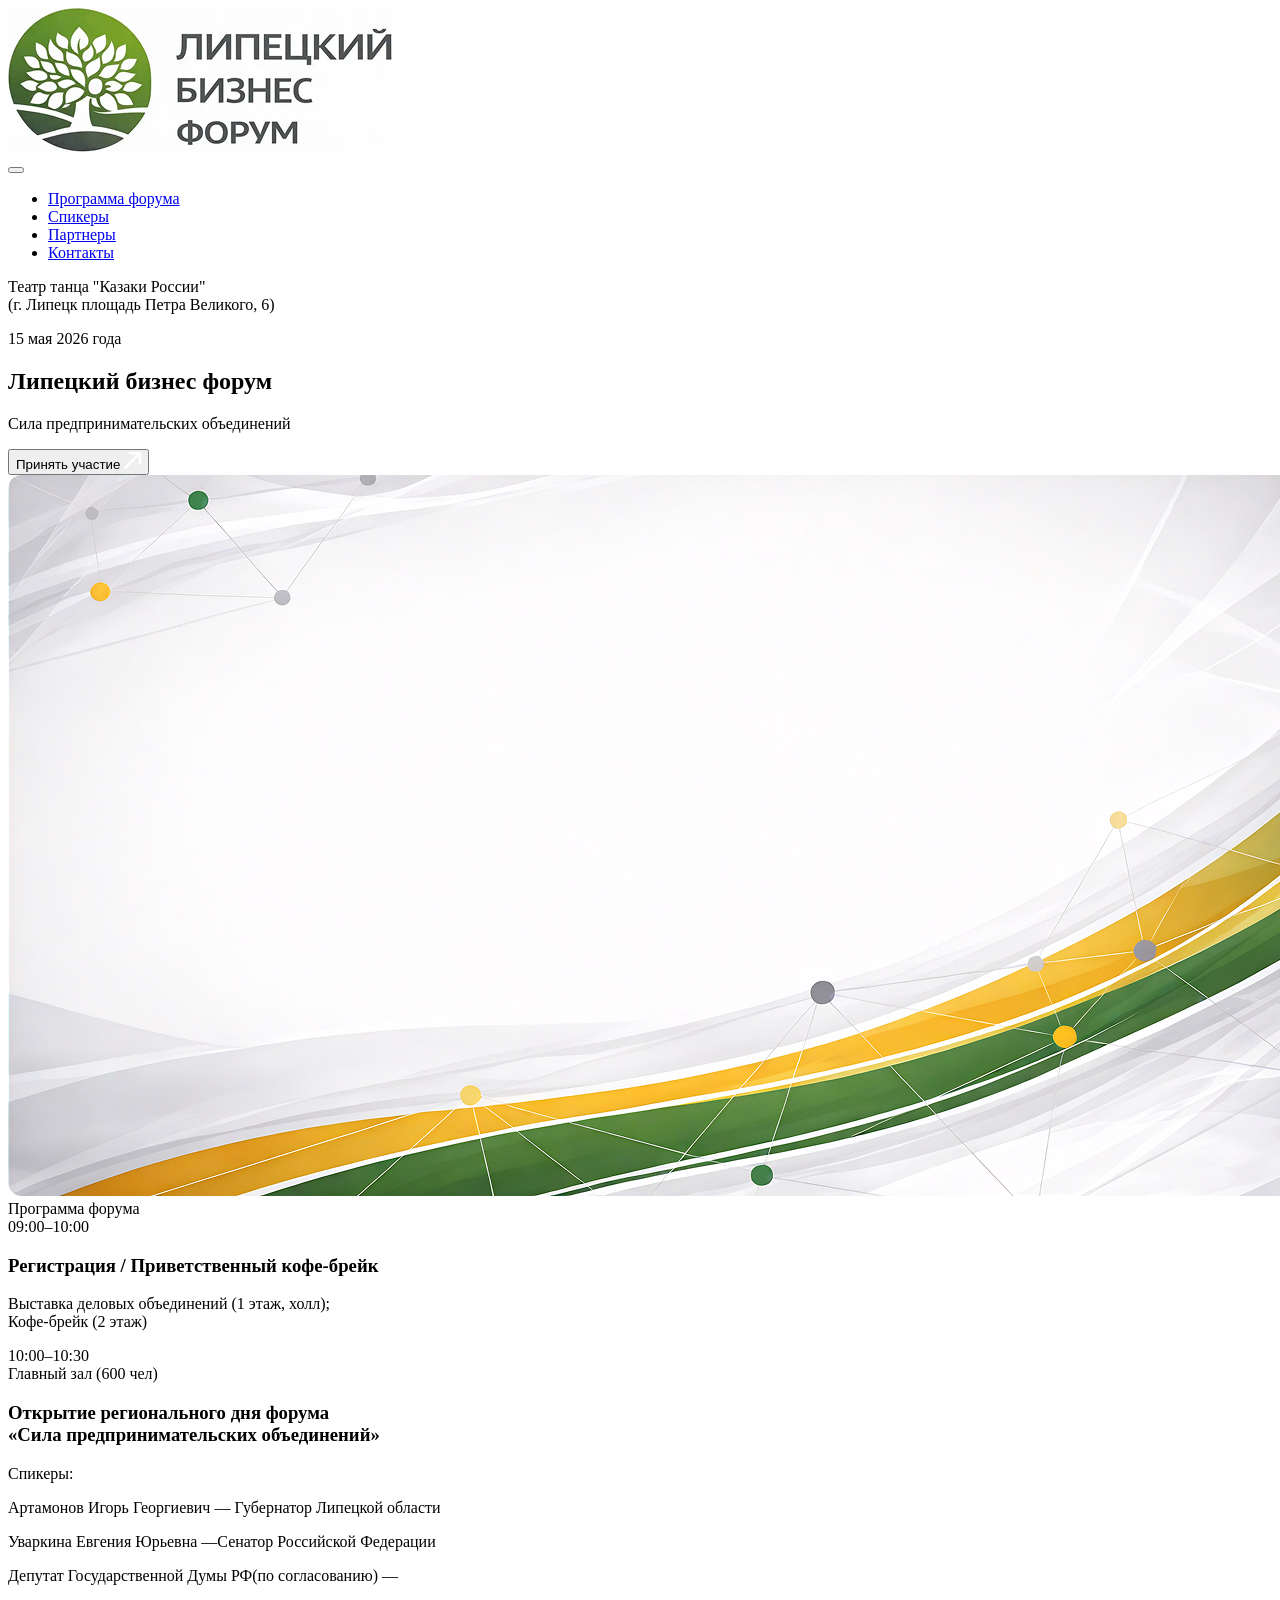
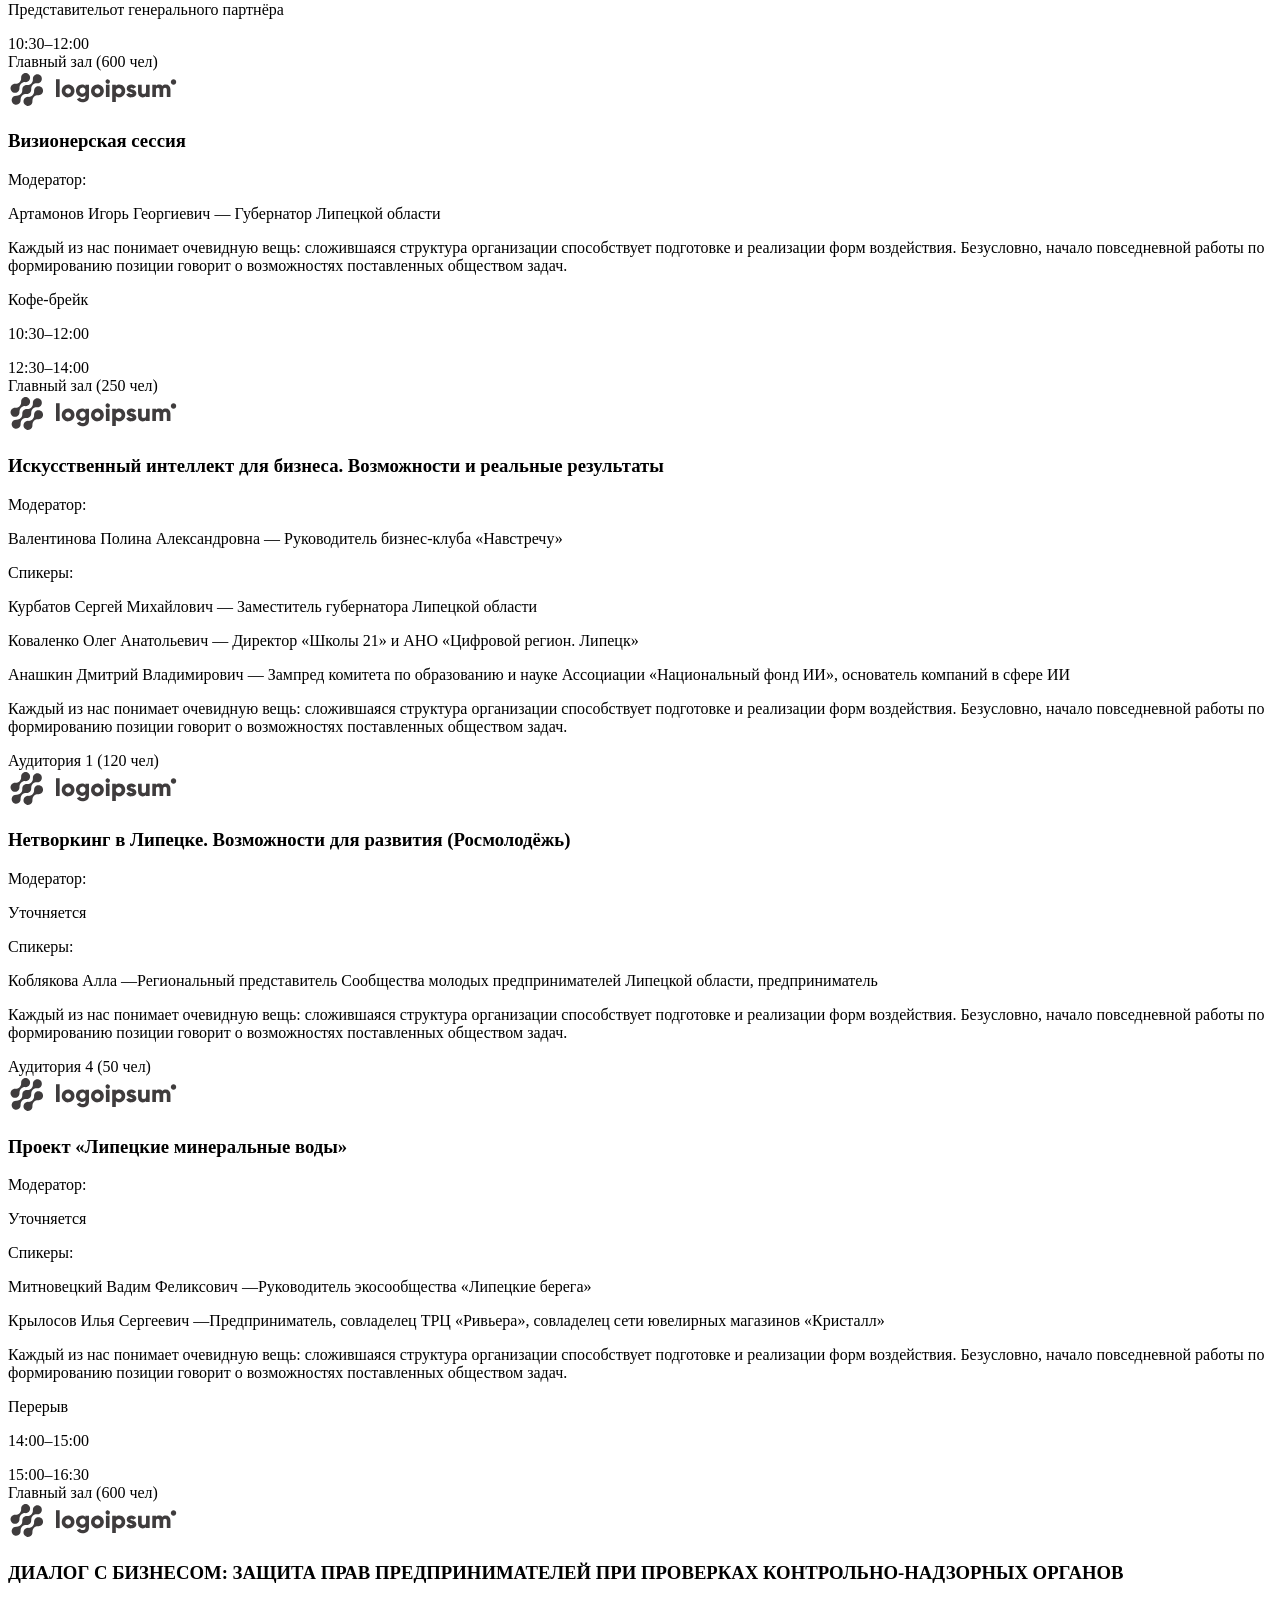
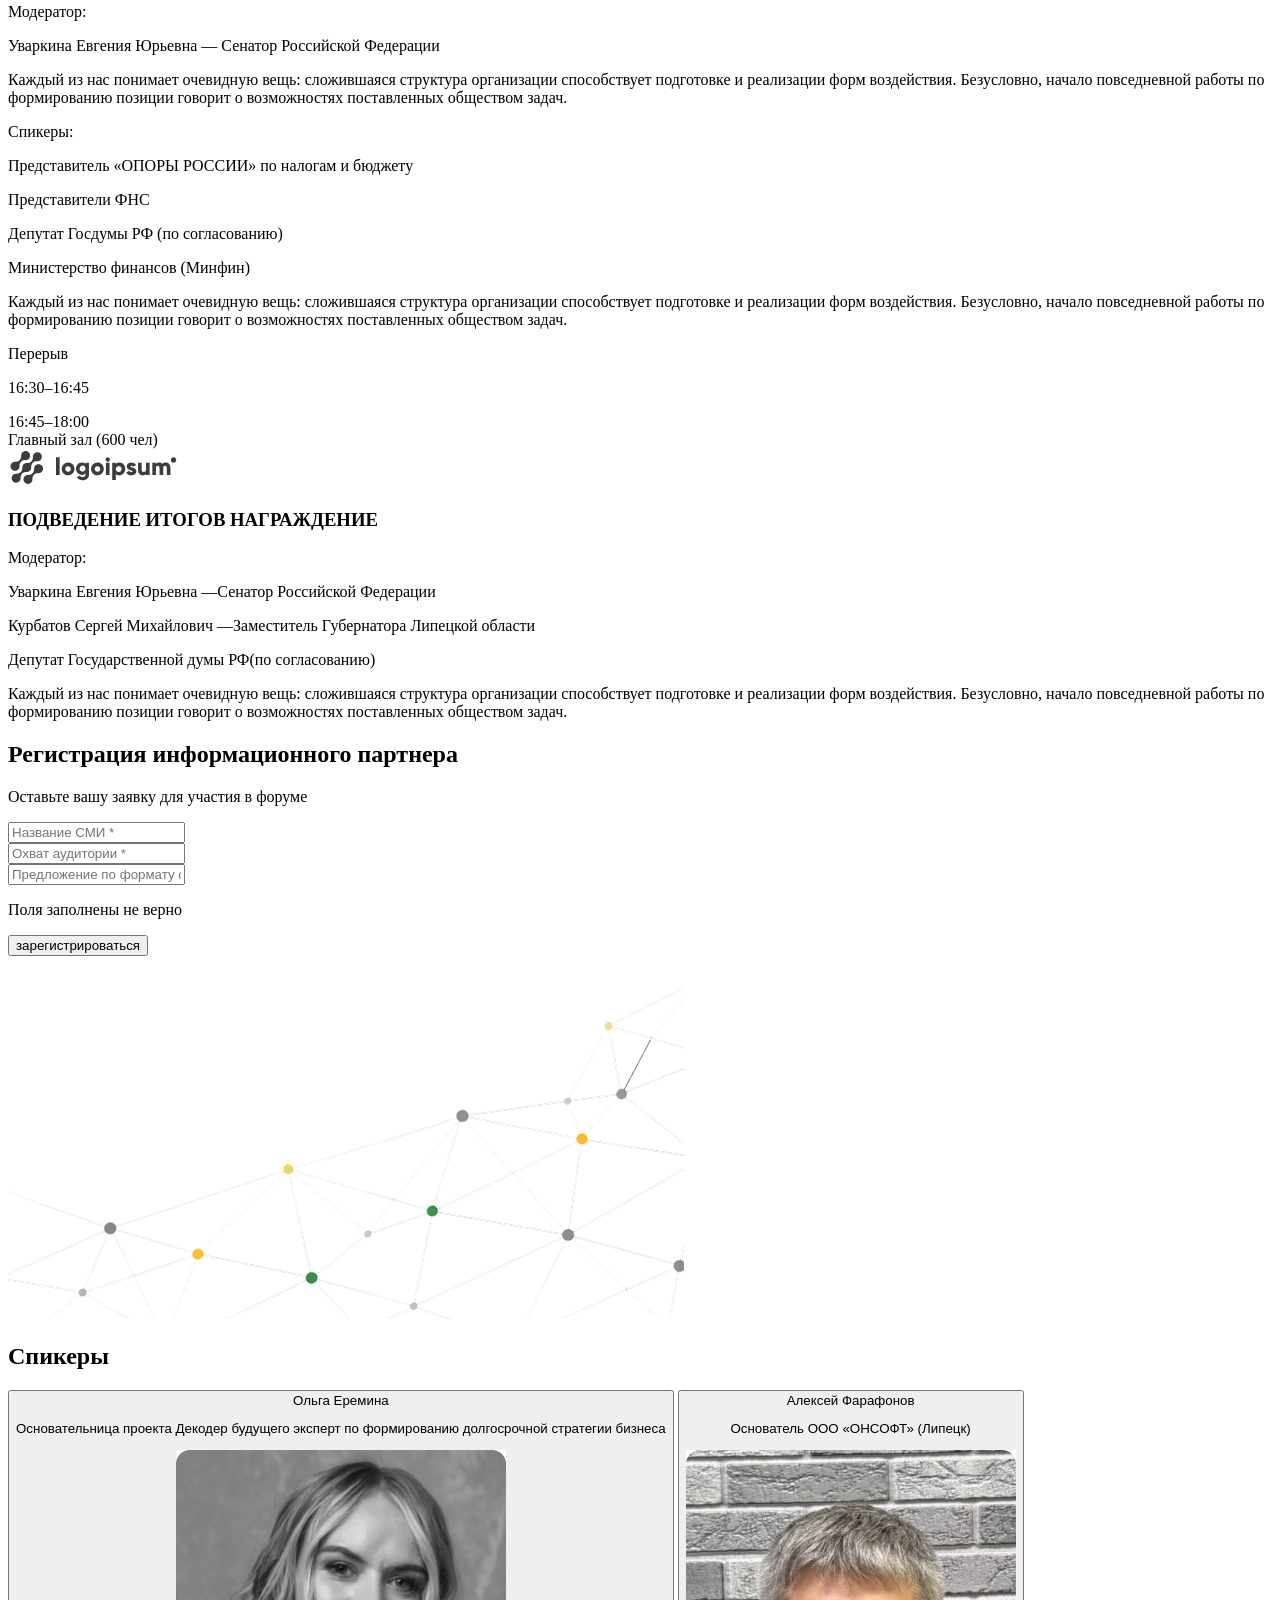
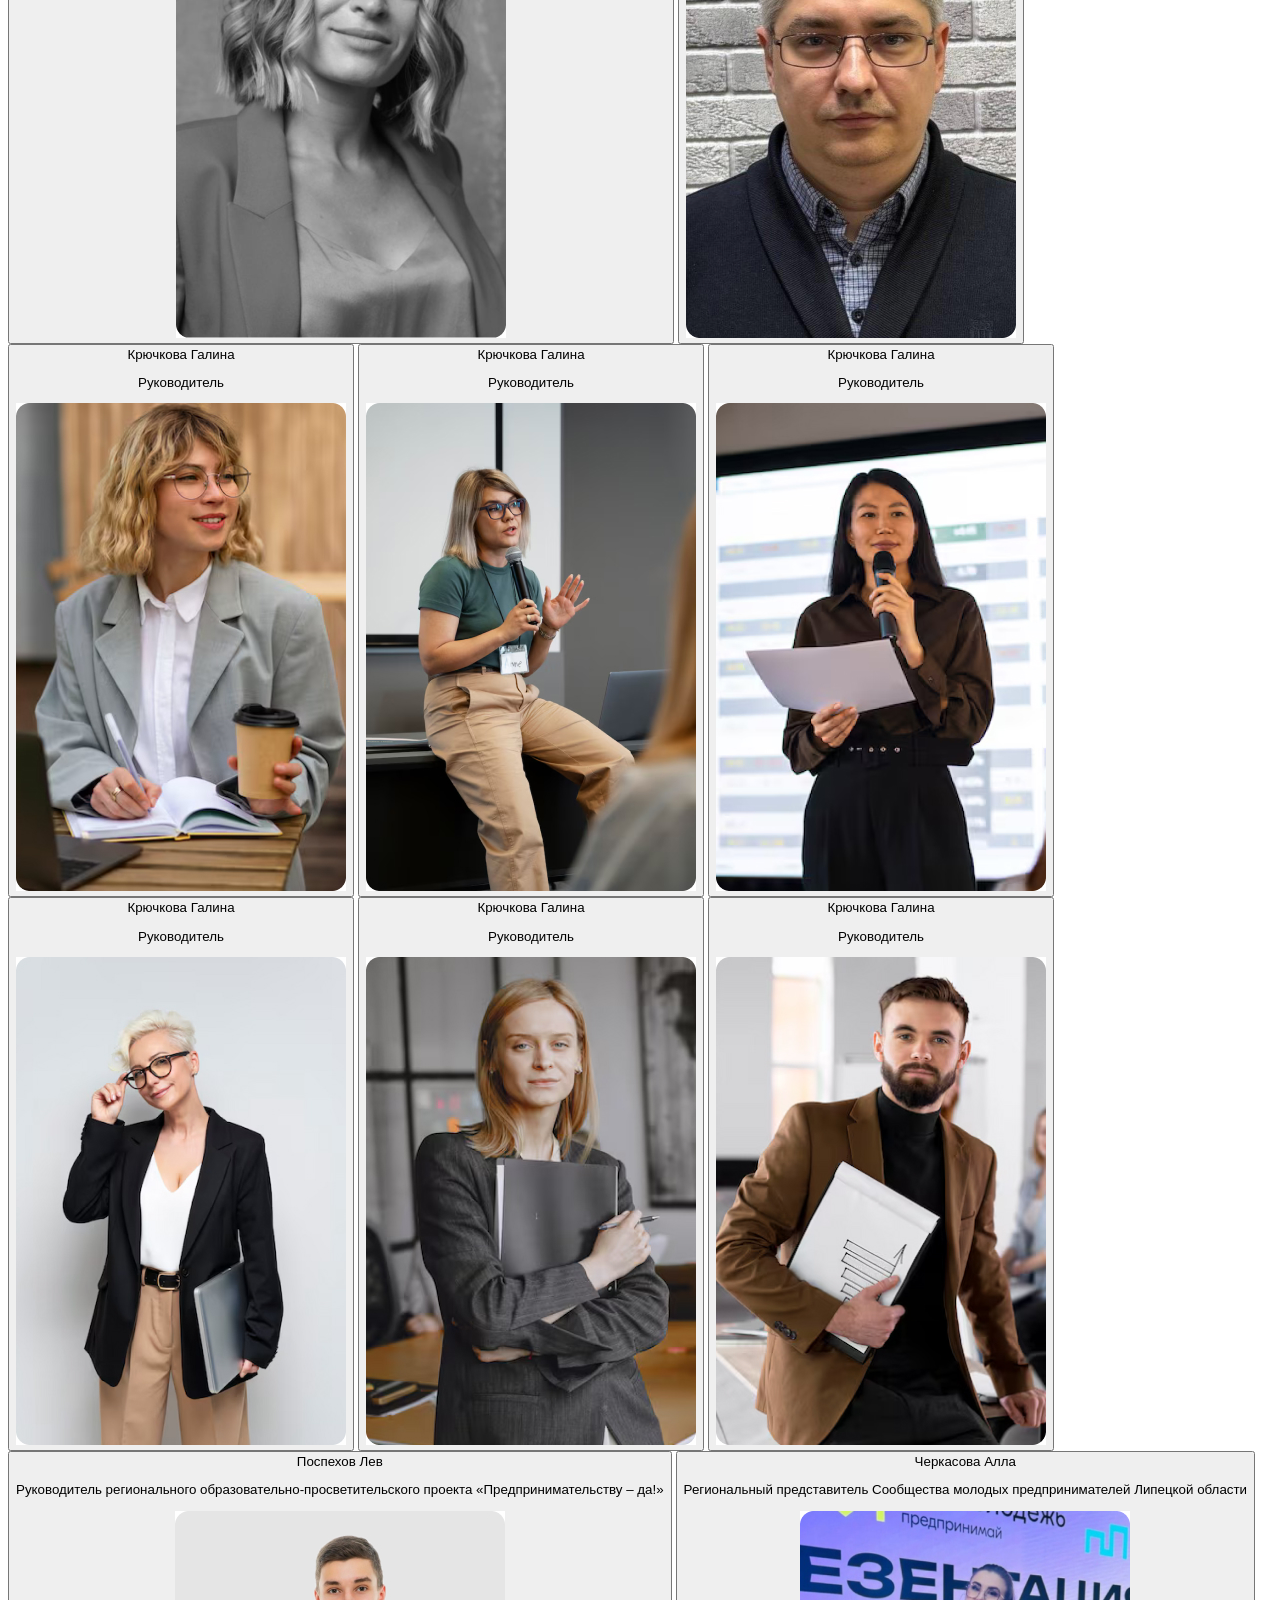
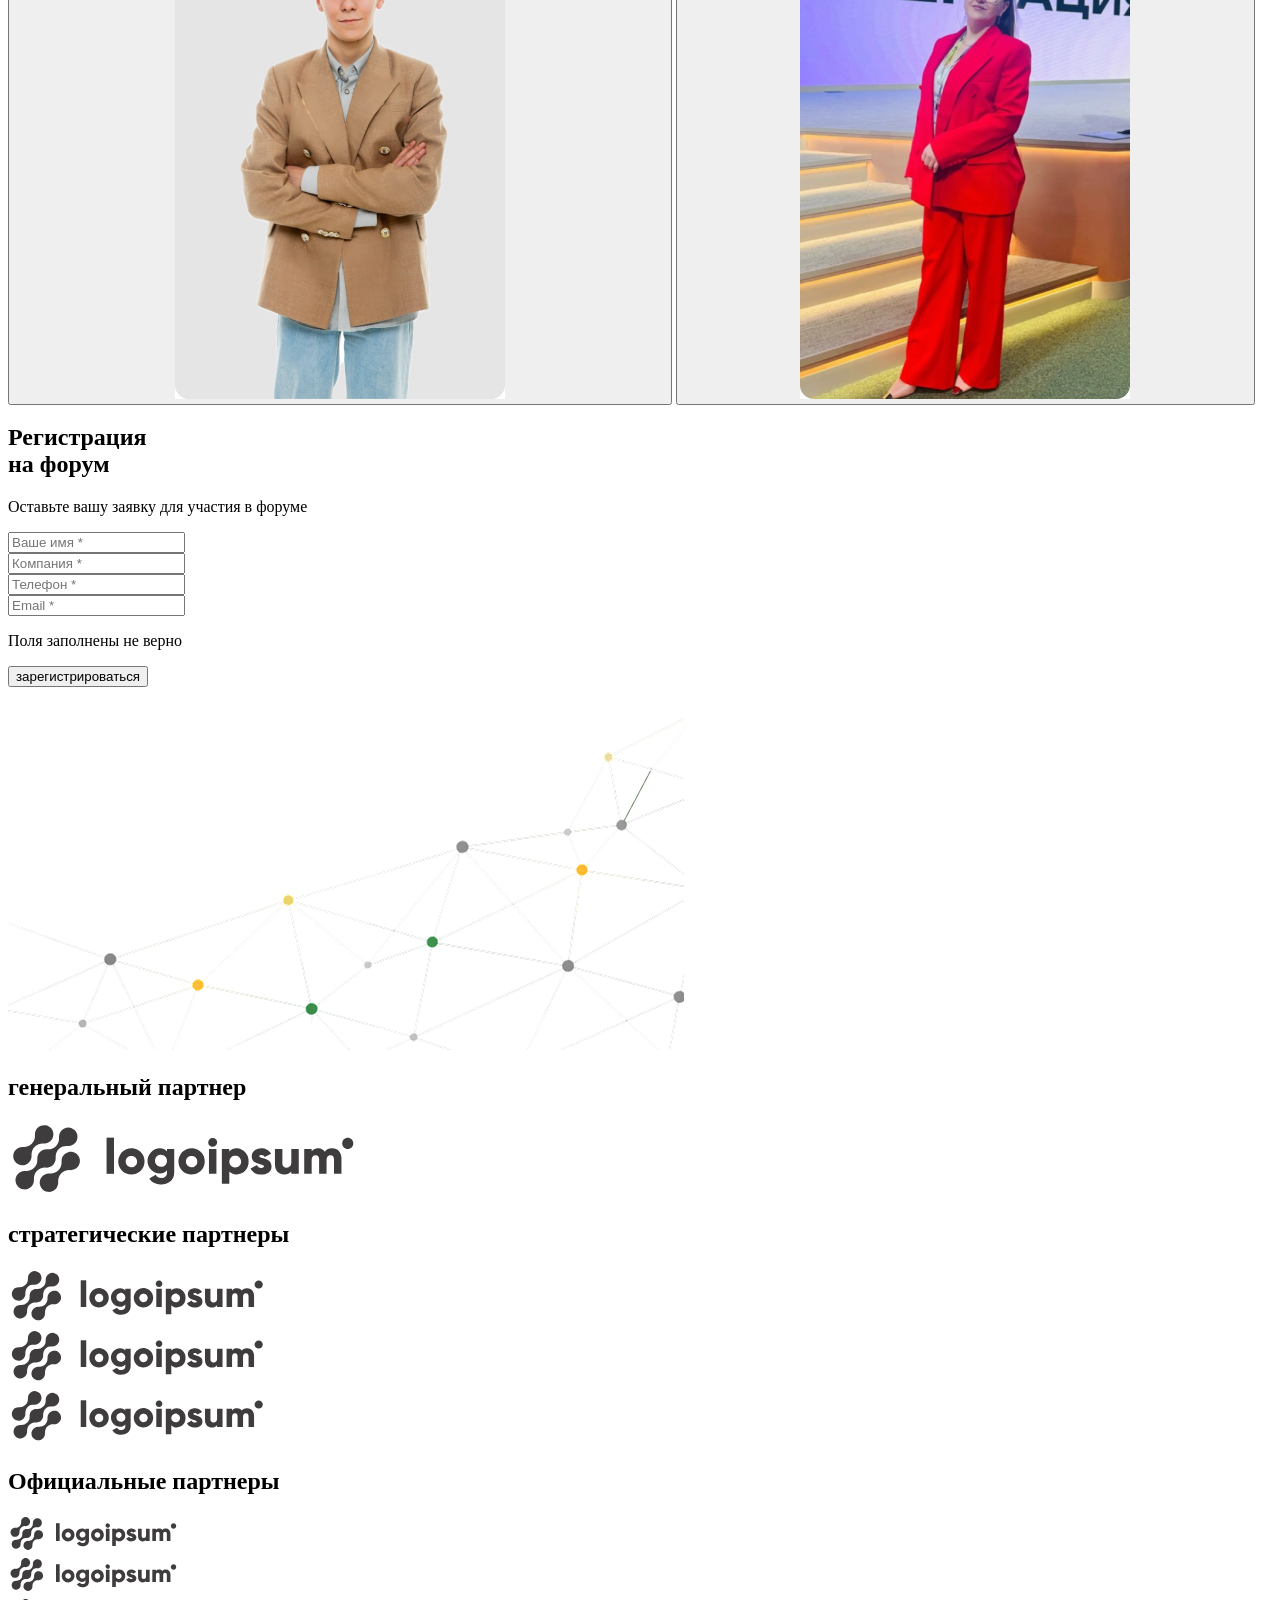
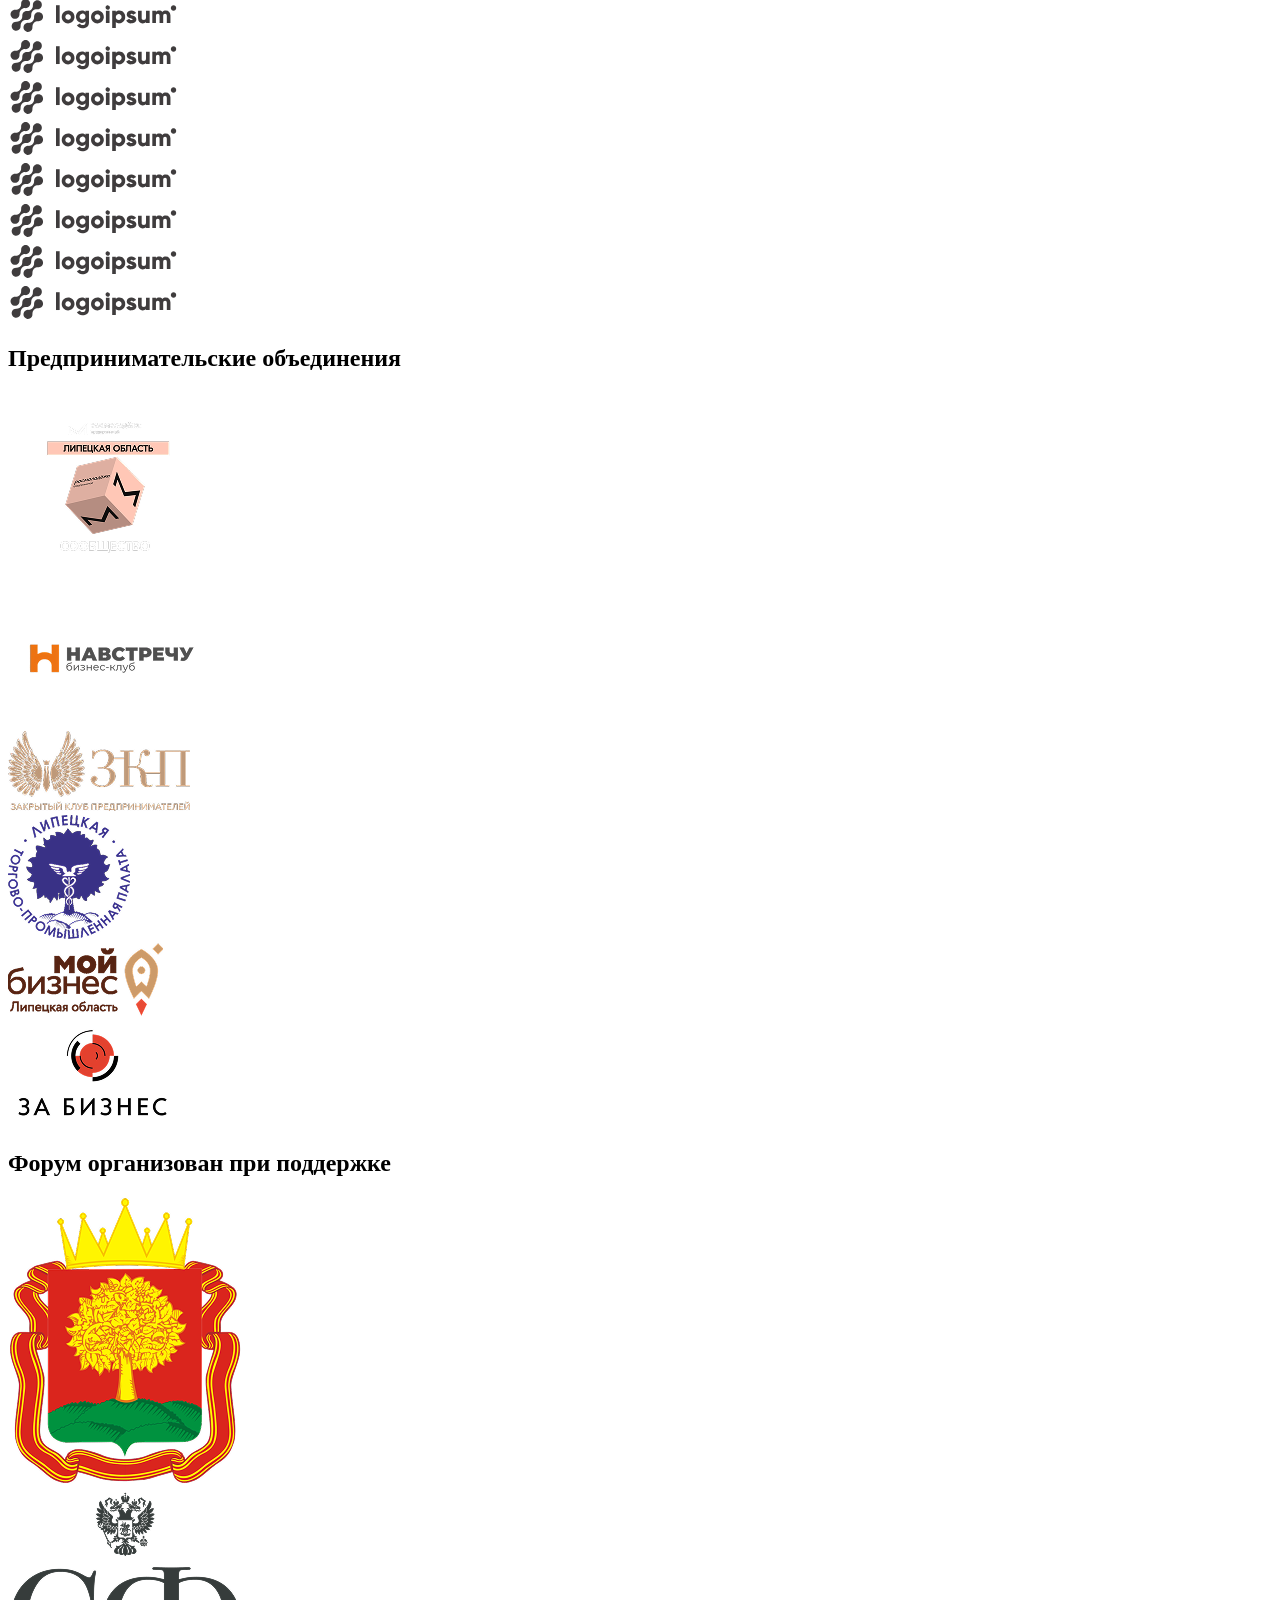
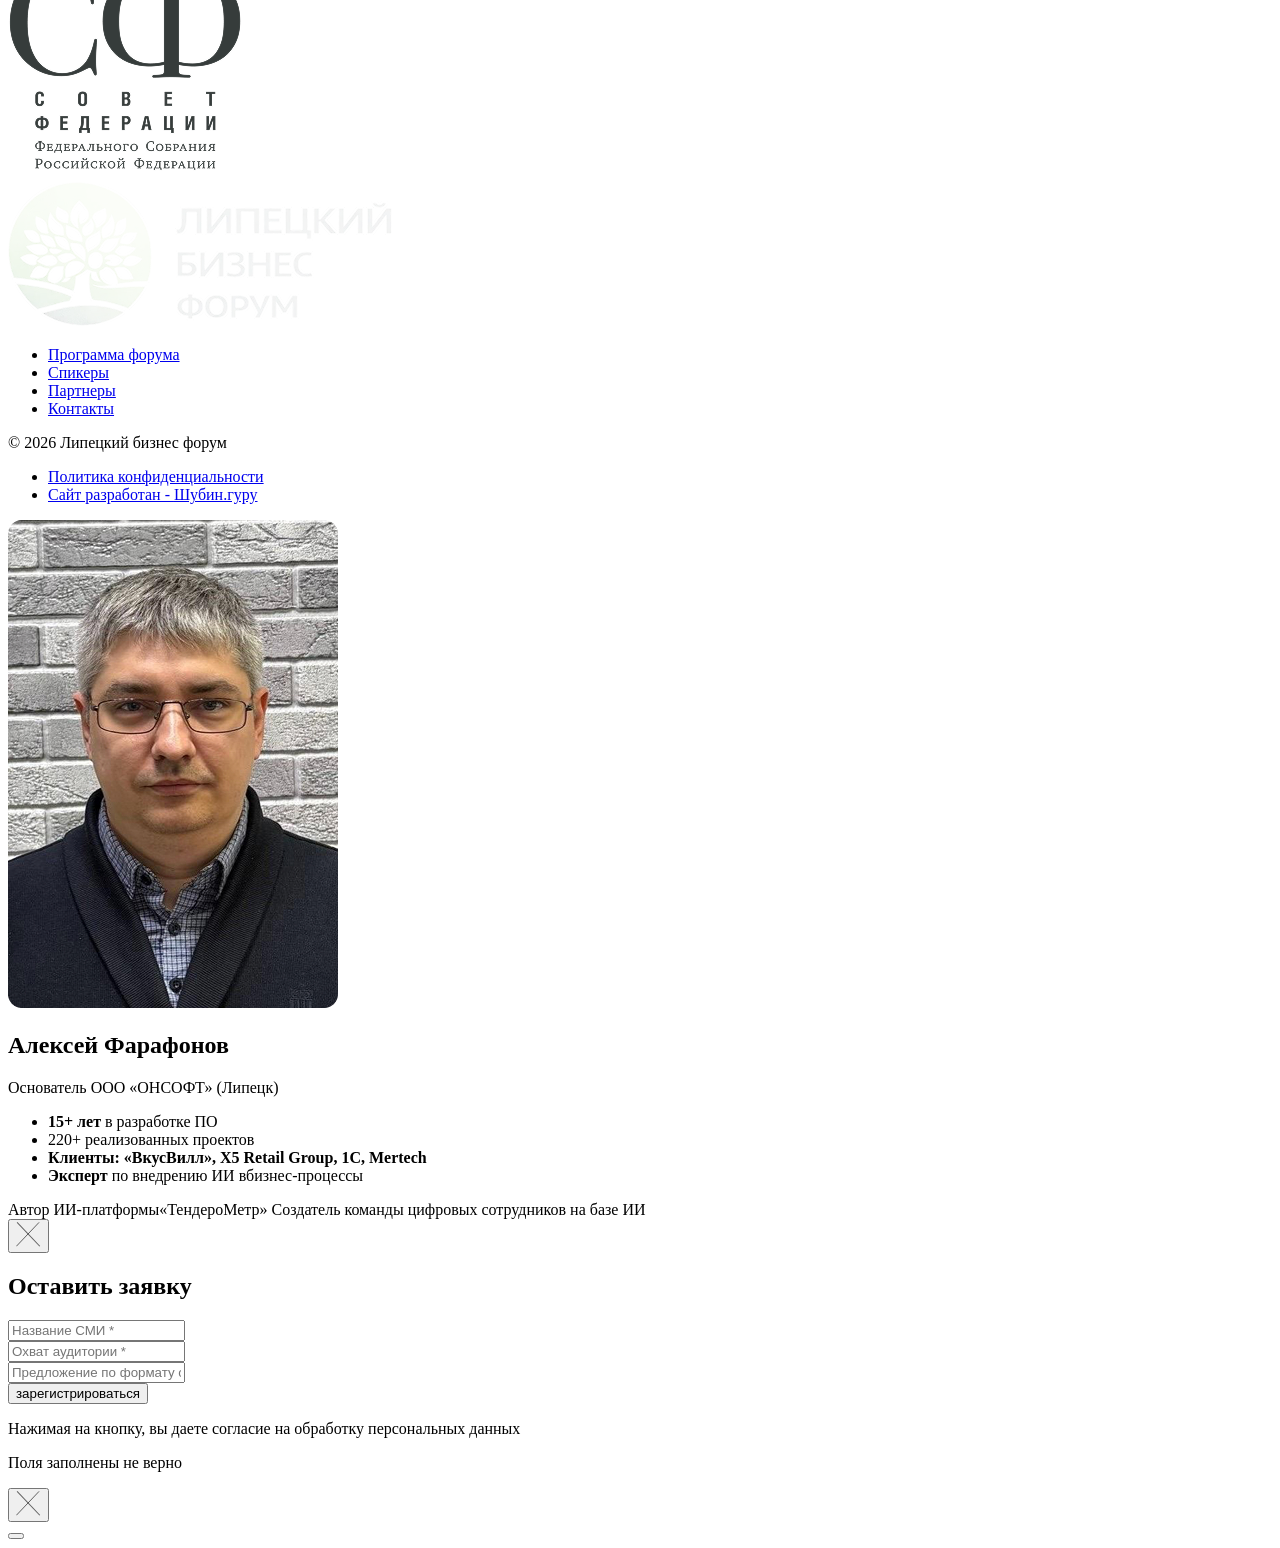
==== index.html @ 9109de75 "Add files via upload" ====
<!DOCTYPE html>
<html lang="en">

<head>
	<meta charset="UTF-8">
	<meta name="viewport" content="width=device-width, initial-scale=1.0">

	<link rel="stylesheet" href="css/hystmodal.min.css">

	<link rel="stylesheet" href="css/styles.css">

	<title>Test</title>
</head>

<body>
	<div class="wrapper">
		<header class="header">
	<div class="header__container">
		<a href="index.html" class="header__logo">
			<img src="../../images/logo.png" alt="logo">
		</a>
		<div class="header__menu menu">
			<button type="button" class="menu__icon icon-menu"><span></span></button>
			<nav class="menu__body">
				<ul class="menu__list">
					<li class="menu__item"><a href="#forum" class="menu__link">Программа форума</a></li>
					<li class="menu__item"><a href="#speakers" class="menu__link">Спикеры</a></li>
					<li class="menu__item"><a href="#m-partners" class="menu__link">Партнеры</a></li>
					<li class="menu__item"><a href="#callback" class="menu__link">Контакты</a></li>
				</ul>
			</nav>
		</div>
	</div>
</header> <!-- Включение шапки -->
		<main class="page">
			<section class="hero">
				<div class="hero__container">
					<div class="hero__inner">
						<div class="hero__wrapper">
							<div class="hero__top">
								<p>Театр танца "Казаки России" <br> (г. Липецк площадь Петра Великого, 6)</p>
							</div>
							<div class="hero__main">
								<span class="hero__time">15 мая 2026 года</span>
								<h1 class="hero__title">Липецкий бизнес форум</h1>
								<p class="hero__text">Сила предпринимательских объединений</p>
								<div class="hero__cta">
									<button data-hystmodal="#callback-form">
										<span>Принять участие</span>
										<svg width="17" height="17" viewBox="0 0 17 17" fill="none"
											xmlns="http://www.w3.org/2000/svg">
											<path fill-rule="evenodd" clip-rule="evenodd"
												d="M4.89715 1.15427C4.89715 0.516784 5.41394 0 6.05142 0H15.8457C16.4832 0 17 0.516784 17 1.15427V10.9486C17 11.5861 16.4832 12.1028 15.8457 12.1028C15.2082 12.1028 14.6915 11.5861 14.6915 10.9486V3.94092L1.97046 16.6619C1.51969 17.1127 0.788848 17.1127 0.338078 16.6619C-0.112693 16.2112 -0.112693 15.4803 0.338078 15.0295L13.0591 2.30854H6.05142C5.41394 2.30854 4.89715 1.79176 4.89715 1.15427Z"
												fill="white" />
										</svg>
									</button>
								</div>
								<img src="../images/hero-bg-desktop.png" alt="image" class="hero__desktop-bg">
							</div>
						</div>
					</div>
				</div>
			</section>
			<section id="forum" class="forum">
				<div class="forum__container">

					<div class="forum__subtitle">Программа форума</div>

					<!-- 09:00–10:00 -->
					<div class="forum__seperate forum__seperate_green">
						<div class="forum__row row-forum row-forum_green">
							<div class="row-forum__left">
								<div class="row-forum__time">09:00–10:00</div>
							</div>
							<div class="row-forum__rigt">
								<h3 class="row-forum__label">Регистрация / Приветственный кофе-брейк</h3>
								<div class="row-forum__inner">
									<div class="row-forum__content">
										<p>Выставка деловых объединений (1 этаж, холл); <br>
											Кофе-брейк (2 этаж)</p>
									</div>
								</div>
							</div>
						</div>
					</div>

					<!-- 10:00–10:30 -->
					<div class="forum__seperate">
						<div class="forum__row row-forum">
							<div class="row-forum__left">
								<div class="row-forum__time">10:00–10:30</div>
								<div class="row-forum__info">Главный зал (600 чел)</div>
							</div>
							<div class="row-forum__rigt">
								<h3 class="row-forum__label">
									Открытие регионального дня форума <br>«Сила предпринимательских объединений»
								</h3>
								<div class="row-forum__inner">
									<div class="row-forum__role">Спикеры:</div>
									<div class="row-forum__content">
										<div class="row-forum__headline">
											<p>
												<span class="bold">Артамонов Игорь Георгиевич —</span> <span>Губернатор Липецкой
													области</span>
											</p>
										</div>
										<div class="row-forum__headline">
											<p>
												<span class="bold">Уваркина Евгения Юрьевна —</span><span>Сенатор Российской
													Федерации</span>
											</p>
										</div>
										<div class="row-forum__headline">
											<p>
												<span class="bold">Депутат Государственной Думы РФ</span><span>(по согласованию)
													—</span>
											</p>
										</div>
										<div class="row-forum__headline">
											<p>
												<span class="bold">Представитель</span><span>от генерального партнёра</span>
											</p>
										</div>
									</div>
								</div>
							</div>
						</div>
					</div>

					<!-- 10:30-12:00 -->
					<div class="forum__seperate">

						<div class="forum__row row-forum">
							<div class="row-forum__left">
								<div class="row-forum__time">10:30–12:00</div>
								<div class="row-forum__info">Главный зал (600 чел)</div>
								<div class="row-forum__image">
									<img src="../images/forum/logo-example.svg" alt="image">
								</div>
							</div>
							<div class="row-forum__rigt">
								<h3 class="row-forum__label">Визионерская сессия</h3>
								<div class="row-forum__inner">
									<div class="row-forum__role">Модератор:</div>
									<div class="row-forum__content">
										<div class="row-forum__headline">
											<p>
												<span class="bold">Артамонов Игорь Георгиевич —</span> <span>Губернатор Липецкой
													области</span>
											</p>
										</div>
										<p>Каждый из нас понимает очевидную вещь: сложившаяся структура организации способствует
											подготовке и реализации форм
											воздействия. Безусловно, начало повседневной работы по формированию позиции говорит о
											возможностях поставленных
											обществом задач.</p>
									</div>
								</div>
							</div>
						</div>
					</div>

					<!-- break -->
					<div class="forum__break break-forum">
						<div class="break-forum__title">Кофе-брейк</div>
						<p class="break-forum__time">10:30–12:00</p>
					</div>


					<!-- 12:30–14:00 -->
					<div class="forum__seperate forum__seperate_parent">
						<!-- 1 -->
						<div class="forum__row row-forum row-forum_first">
							<div class="row-forum__left">
								<div class="row-forum__time">12:30–14:00</div>
								<div class="row-forum__info">Главный зал (250 чел)</div>
								<div class="row-forum__image">
									<img src="../images/forum/logo-example.svg" alt="image">
								</div>
							</div>
							<div class="row-forum__rigt">
								<h3 class="row-forum__label">Искусственный интеллект для бизнеса. Возможности
									и реальные результаты</h3>
								<div class="row-forum__inner">
									<div class="row-forum__role">Модератор:</div>
									<div class="row-forum__content">
										<div class="row-forum__headline">
											<p>
												<span class="bold">Валентинова Полина Александровна —</span> Руководитель
												бизнес-клуба
												«Навстречу»
											</p>
										</div>
									</div>
								</div>
								<div class="row-forum__inner">
									<div class="row-forum__role">Спикеры:</div>
									<div class="row-forum__content">
										<div class="row-forum__headline">
											<p>
												<span class="bold">Курбатов Сергей Михайлович —</span> <span>Заместитель губернатора
													Липецкой
													области</span>
											</p>
										</div>
										<div class="row-forum__headline">
											<p>
												<span class="bold">Коваленко Олег Анатольевич —</span> <span>Директор «Школы 21» и
													АНО «Цифровой
													регион. Липецк»</span>
											</p>
										</div>
										<div class="row-forum__headline">
											<p>
												<span class="bold">Анашкин Дмитрий Владимирович —</span> <span>Зампред комитета по
													образованию и
													науке
													Ассоциации
													«Национальный фонд ИИ», основатель
													компаний в сфере ИИ</span>
											</p>
										</div>
										<p>Каждый из нас понимает очевидную вещь: сложившаяся структура организации способствует
											подготовке и реализации форм
											воздействия. Безусловно, начало повседневной работы по формированию позиции говорит о
											возможностях поставленных
											обществом задач.</p>
									</div>
								</div>
							</div>
						</div>
						<!-- 2 -->
						<div class="forum__row row-forum">
							<div class="row-forum__left">
								<div class="row-forum__info">Аудитория 1 (120 чел)</div>
								<div class="row-forum__image">
									<img src="../images/forum/logo-example.svg" alt="image">
								</div>
							</div>
							<div class="row-forum__rigt">
								<h3 class="row-forum__label">Нетворкинг в Липецке. Возможности для развития (Росмолодёжь)</h3>
								<div class="row-forum__inner">
									<div class="row-forum__role">Модератор:</div>
									<div class="row-forum__content">
										<div class="row-forum__headline">
											<p>
												<span class="bold">Уточняется</span>
											</p>
										</div>
									</div>
								</div>
								<div class="row-forum__inner">
									<div class="row-forum__role">Спикеры:</div>
									<div class="row-forum__content">
										<div class="row-forum__headline">
											<p>
												<span class="bold">Коблякова Алла —</span>Региональный представитель Сообщества
												молодых
												предпринимателей Липецкой области, предприниматель<span></span>
											</p>
										</div>
										<p>Каждый из нас понимает очевидную вещь: сложившаяся структура организации способствует
											подготовке и реализации форм
											воздействия. Безусловно, начало повседневной работы по формированию позиции говорит о
											возможностях поставленных
											обществом задач.</p>
									</div>
								</div>
							</div>
						</div>
						<!-- 3 -->
						<div class="forum__row row-forum row-forum_last">
							<div class="row-forum__left">
								<div class="row-forum__info">Аудитория 4 (50 чел)</div>
								<div class="row-forum__image">
									<img src="../images/forum/logo-example.svg" alt="image">
								</div>
							</div>
							<div class="row-forum__rigt">
								<h3 class="row-forum__label">Проект «Липецкие минеральные воды»</h3>
								<div class="row-forum__inner">
									<div class="row-forum__role">Модератор:</div>
									<div class="row-forum__content">
										<div class="row-forum__headline">
											<p>
												<span class="bold">Уточняется</span>
											</p>
										</div>
									</div>
								</div>
								<div class="row-forum__inner">
									<div class="row-forum__role">Спикеры:</div>
									<div class="row-forum__content">
										<div class="row-forum__headline">
											<p>
												<span class="bold">Митновецкий Вадим Феликсович —</span><span>Руководитель
													экосообщества «Липецкие
													берега»</span>
											</p>
										</div>
										<div class="row-forum__headline">
											<p>
												<span class="bold">Крылосов Илья Сергеевич —</span>Предприниматель, совладелец ТРЦ
												«Ривьера»,
												совладелец сети ювелирных магазинов «Кристалл»<span></span>
											</p>
										</div>
										<p>Каждый из нас понимает очевидную вещь: сложившаяся структура организации способствует
											подготовке и реализации форм
											воздействия. Безусловно, начало повседневной работы по формированию позиции говорит о
											возможностях поставленных
											обществом задач.</p>
									</div>
								</div>
							</div>
						</div>
					</div>

					<!-- break 14:00-15:00 -->
					<div class="forum__break break-forum">
						<div class="break-forum__title">Перерыв</div>
						<p class="break-forum__time">14:00–15:00</p>
					</div>


					<!-- 15:00-16:30 -->
					<div class="forum__seperate">

						<div class="forum__row row-forum">
							<div class="row-forum__left">
								<div class="row-forum__time">15:00–16:30</div>
								<div class="row-forum__info">Главный зал (600 чел)</div>
								<div class="row-forum__image">
									<img src="../images/forum/logo-example.svg" alt="image">
								</div>
							</div>
							<div class="row-forum__rigt">
								<h3 class="row-forum__label">ДИАЛОГ С БИЗНЕСОМ: ЗАЩИТА ПРАВ ПРЕДПРИНИМАТЕЛЕЙ ПРИ ПРОВЕРКАХ
									КОНТРОЛЬНО-НАДЗОРНЫХ ОРГАНОВ</h3>
								<div class="row-forum__inner">
									<div class="row-forum__role">Модератор:</div>
									<div class="row-forum__content">
										<div class="row-forum__headline">
											<p>
												<span class="bold">Уваркина Евгения Юрьевна —</span> <span>Сенатор Российской
													Федерации</span>
											</p>
										</div>
										<p>Каждый из нас понимает очевидную вещь: сложившаяся структура организации способствует
											подготовке и реализации форм
											воздействия. Безусловно, начало повседневной работы по формированию позиции говорит о
											возможностях поставленных
											обществом задач.</p>
									</div>
								</div>
								<div class="row-forum__inner">
									<div class="row-forum__role">Спикеры:</div>
									<div class="row-forum__content">
										<div class="row-forum__headline">
											<p>
												<span class="bold">Представитель «ОПОРЫ РОССИИ» по налогам и бюджету</span>
											</p>
										</div>
										<div class="row-forum__headline">
											<p>
												<span class="bold">Представители ФНС</span>
											</p>
										</div>
										<div class="row-forum__headline">
											<p>
												<span class="bold">Депутат Госдумы РФ (по согласованию)</span>
											</p>
										</div>
										<div class="row-forum__headline">
											<p>
												<span class="bold">Министерство финансов (Минфин)</span>
											</p>
										</div>
										<p>Каждый из нас понимает очевидную вещь: сложившаяся структура организации способствует
											подготовке и реализации форм
											воздействия. Безусловно, начало повседневной работы по формированию позиции говорит о
											возможностях поставленных
											обществом задач.</p>
									</div>
								</div>
							</div>
						</div>
					</div>


					<!-- break 16:30–16:45 -->
					<div class="forum__break break-forum">
						<div class="break-forum__title">Перерыв</div>
						<p class="break-forum__time">16:30–16:45</p>
					</div>


					<!-- 16:45–18:00-->
					<div class="forum__seperate">

						<div class="forum__row row-forum">
							<div class="row-forum__left">
								<div class="row-forum__time">16:45–18:00</div>
								<div class="row-forum__info">Главный зал (600 чел)</div>
								<div class="row-forum__image">
									<img src="../images/forum/logo-example.svg" alt="image">
								</div>
							</div>
							<div class="row-forum__rigt">
								<h3 class="row-forum__label">ПОДВЕДЕНИЕ ИТОГОВ НАГРАЖДЕНИЕ</h3>
								<div class="row-forum__inner">
									<div class="row-forum__role">Модератор:</div>
									<div class="row-forum__content">
										<div class="row-forum__headline">
											<p>
												<span class="bold">Уваркина Евгения Юрьевна —</span><span>Сенатор Российской
													Федерации</span>
											</p>
										</div>
										<div class="row-forum__headline">
											<p>
												<span class="bold">Курбатов Сергей Михайлович —</span><span>Заместитель Губернатора
													Липецкой области</span>
											</p>
										</div>
										<div class="row-forum__headline">
											<p>
												<span class="bold">Депутат Государственной думы РФ</span><span>(по
													согласованию)</span>
											</p>
										</div>
										<p>Каждый из нас понимает очевидную вещь: сложившаяся структура организации способствует
											подготовке и реализации форм
											воздействия. Безусловно, начало повседневной работы по формированию позиции говорит о
											возможностях поставленных
											обществом задач.</p>
									</div>
								</div>
							</div>
						</div>
					</div>

				</div>
			</section>
			<section class="callback">
				<div class="callback__container">
					<div class="callback__wrapper">
						<div class="callback__content">
							<h2 class="callback__subtitle">Регистрация
								информационного партнера</h2>
							<p class="callback__text">Оставьте вашу заявку для участия в форуме</p>
						</div>
						<form action="mail.php" method="POST" class="callback__form js-form" novalidate>
							<input type="hidden" name="form_type" value="Регистрация информационного партнера">

							<div class="callback__line">
								<input type="text" name="media_name" placeholder="Название СМИ *" required>
							</div>
							<div class="callback__line">
								<input type="text" name="audience_coverage" placeholder="Охват аудитории *" required>
							</div>
							<div class="callback__line">
								<input type="text" name="coverage_format" placeholder="Предложение по формату освещения *"
									required>
							</div>

							<p class="error-message-text">Поля заполнены не верно</p>

							<button class="callback__button" type="submit">
								<span>зарегистрироваться</span>
							</button>
						</form>
					</div>
					<img src="../images/callback/decor.png" alt="image: decor" class="callback__decor">
				</div>
			</section>
			<section id="speakers" class="speakers">
				<div class="speakers__container">
					<h2 class="speakers__subtitle">Спикеры</h2>
					<div class="speakers__cards">
						<button data-hystmodal="#speaker-1" type="button" class="speakers__card">
							<div class="speakers__content">
								<div class="speakers__title">Ольга Еремина</div>
								<p class="speakers__text">Основательница проекта Декодер
									будущего эксперт по формированию
									долгосрочной стратегии бизнеса</p>
							</div>
							<img src="../images/speakers/01.jpg" alt="image" class="speakers__image">
						</button>
						<button data-hystmodal="#speaker-1" type="button" class="speakers__card">
							<div class="speakers__content">
								<div class="speakers__title">Алексей Фарафонов</div>
								<p class="speakers__text">Основатель ООО «ОНСОФТ» (Липецк)</p>
							</div>
							<img src="../images/speakers/02.jpg" alt="image" class="speakers__image">
						</button>
						<button data-hystmodal="#speaker-1" type="button" class="speakers__card">
							<div class="speakers__content">
								<div class="speakers__title">Крючкова Галина</div>
								<p class="speakers__text">Руководитель</p>
							</div>
							<img src="../images/speakers/03.jpg" alt="image" class="speakers__image">
						</button>
						<button data-hystmodal="#speaker-1" type="button" class="speakers__card">
							<div class="speakers__content">
								<div class="speakers__title">Крючкова Галина</div>
								<p class="speakers__text">Руководитель</p>
							</div>
							<img src="../images/speakers/04.jpg" alt="image" class="speakers__image">
						</button>
						<button data-hystmodal="#speaker-1" type="button" class="speakers__card">
							<div class="speakers__content">
								<div class="speakers__title">Крючкова Галина</div>
								<p class="speakers__text">Руководитель</p>
							</div>
							<img src="../images/speakers/05.jpg" alt="image" class="speakers__image">
						</button>
						<button data-hystmodal="#speaker-1" type="button" class="speakers__card">
							<div class="speakers__content">
								<div class="speakers__title">Крючкова Галина</div>
								<p class="speakers__text">Руководитель</p>
							</div>
							<img src="../images/speakers/06.jpg" alt="image" class="speakers__image">
						</button>
						<button data-hystmodal="#speaker-1" type="button" class="speakers__card">
							<div class="speakers__content">
								<div class="speakers__title">Крючкова Галина</div>
								<p class="speakers__text">Руководитель</p>
							</div>
							<img src="../images/speakers/07.jpg" alt="image" class="speakers__image">
						</button>
						<button data-hystmodal="#speaker-1" type="button" class="speakers__card">
							<div class="speakers__content">
								<div class="speakers__title">Крючкова Галина</div>
								<p class="speakers__text">Руководитель</p>
							</div>
							<img src="../images/speakers/08.jpg" alt="image" class="speakers__image">
						</button>
						<button data-hystmodal="#speaker-1" type="button" class="speakers__card">
							<div class="speakers__content">
								<div class="speakers__title">Поспехов Лев</div>
								<p class="speakers__text">Руководитель регионального образовательно-просветительского проекта
									«Предпринимательству – да!»</p>
							</div>
							<img src="../images/speakers/09.jpg" alt="image" class="speakers__image">
						</button>
						<button data-hystmodal="#speaker-1" type="button" class="speakers__card">
							<div class="speakers__content">
								<div class="speakers__title">Черкасова Алла</div>
								<p class="speakers__text">Региональный представитель Сообщества молодых предпринимателей
									Липецкой
									области</p>
							</div>
							<img src="../images/speakers/10.jpg" alt="image" class="speakers__image">
						</button>
					</div>
				</div>
			</section>
			<section id="callback" class="callback">
				<div class="callback__container">
					<div class="callback__wrapper">
						<div class="callback__content">
							<h2 class="callback__subtitle">Регистрация <br> на форум</h2>
							<p class="callback__text">Оставьте вашу заявку для участия в форуме</p>
						</div>
						<form action="mail.php" method="POST" class="callback__form js-form" novalidate>
							<input type="hidden" name="form_type" value="Регистрация на форум">

							<div class="callback__line">
								<input type="text" name="name" placeholder="Ваше имя *" required>
							</div>
							<div class="callback__line">
								<input type="text" name="company" placeholder="Компания *" required>
							</div>
							<div class="callback__line">
								<input type="text" name="phone" placeholder="Телефон *" required data-phone>
							</div>
							<div class="callback__line">
								<input type="email" name="email" placeholder="Email *" required>
							</div>

							<p class="error-message-text">Поля заполнены не верно</p>

							<button class="callback__button" type="submit">
								<span>зарегистрироваться</span>
							</button>
						</form>
					</div>
					<img src="../images/callback/decor.png" alt="image: decor" class="callback__decor">
				</div>
			</section>
			<section id="m-partners" class="m-partner">
				<div class="m-partner__container">
					<h2 class="m-partner__subtitle">генеральный партнер</h2>
					<div class="m-partners__items">
						<div class="m-partner__item">
							<img src="../images/logo-example.svg" alt="image">
						</div>
					</div>
				</div>
			</section>
			<section class="s-partners">
				<div class="s-partners__container">
					<h2 class="s-partners__subtitle">стратегические партнеры</h2>
					<div class="s-partners__cards">
						<div class="s-partners__card">
							<img src="../images/logo-exmaple-s.svg" alt="image">
						</div>
						<div class="s-partners__card">
							<img src="../images/logo-exmaple-s.svg" alt="image">
						</div>
						<div class="s-partners__card">
							<img src="../images/logo-exmaple-s.svg" alt="image">
						</div>
					</div>
				</div>
			</section>
			<section class="of-partners">
				<div class="of-partners__container">
					<h2 class="of-partners__subtitle">Официальные партнеры</h2>
					<div class="of-partners__cards">
						<div class="of-partners__card">
							<img src="../images/logo-example-of.svg" alt="image">
						</div>
						<div class="of-partners__card">
							<img src="../images/logo-example-of.svg" alt="image">
						</div>
						<div class="of-partners__card">
							<img src="../images/logo-example-of.svg" alt="image">
						</div>
						<div class="of-partners__card">
							<img src="../images/logo-example-of.svg" alt="image">
						</div>
						<div class="of-partners__card">
							<img src="../images/logo-example-of.svg" alt="image">
						</div>
						<div class="of-partners__card">
							<img src="../images/logo-example-of.svg" alt="image">
						</div>
						<div class="of-partners__card">
							<img src="../images/logo-example-of.svg" alt="image">
						</div>
						<div class="of-partners__card">
							<img src="../images/logo-example-of.svg" alt="image">
						</div>
						<div class="of-partners__card">
							<img src="../images/logo-example-of.svg" alt="image">
						</div>
						<div class="of-partners__card">
							<img src="../images/logo-example-of.svg" alt="image">
						</div>
					</div>
				</div>
			</section>
			<section class="p-partners">
				<div class="p-partners__container">
					<h2 class="p-partners__subtitle">Предпринимательские объединения</h2>
					<div class="p-partners__wrapper">
						<div class="p-partners__card">
							<img src="../images/p-partners/01.png" alt="image">
						</div>
						<div class="p-partners__card">
							<img src="../images/p-partners/02.png" alt="image">
						</div>
						<div class="p-partners__card">
							<img src="../images/p-partners/03.png" alt="image">
						</div>
						<div class="p-partners__card">
							<img src="../images/p-partners/04.png" alt="image">
						</div>
						<div class="p-partners__card">
							<img src="../images/p-partners/05.png" alt="image">
						</div>
						<div class="p-partners__card">
							<img src="../images/p-partners/06.png" alt="image">
						</div>
					</div>
				</div>
			</section>
			<section class="orginaztion">
				<div class="orginaztion__container">
					<h2 class="orginaztion__subtitle">Форум организован при поддержке</h2>
					<div class="orginaztion__cards">
						<div class="orginaztion__card">
							<img src="../images/organization/01.png" alt="image">
						</div>
						<div class="orginaztion__card">
							<img src="../images/organization/02.png" alt="image">
						</div>
					</div>
				</div>
			</section>
		</main>
		<footer class="footer">
	<div class="footer__container">
		<div class="footer__wrapper">
			<div class="footer__top">
				<a href="index.html" class="footer__logo">
					<img src="../../images/logo-footer.png" alt="image">
				</a>
				<nav class="footer__menu">
					<ul>
						<li>
							<a href="#">Программа форума</a>
						</li>
						<li>
							<a href="#">Спикеры</a>
						</li>
						<li>
							<a href="#">Партнеры</a>
						</li>
						<li>
							<a href="#">Контакты</a>
						</li>
					</ul>
				</nav>
			</div>
			<div class="footer__bottom">
				<p class="footer__copywrite">© 2026 Липецкий бизнес форум</p>
				<ul>
					<li>
						<a href="#">Политика конфиденциальности</a>
					</li>
					<li>
						<a href="#">Сайт разработан - <span>Шубин.гуру</span></a>
					</li>
				</ul>
			</div>
		</div>
	</div>
</footer> <!-- Включение подвала -->
	</div>


	<div class="hystmodal" id="speaker-1" aria-hidden="true">
		<div class="hystmodal__wrap">
			<div class="hystmodal__window hystmodal__window_speaker-profile" role="dialog" aria-modal="true">
				<div class="speaker-profile">
					<div class="speaker-profile__image">
						<img src="../images/speakers/big/01.jpg" alt="image">
					</div>
					<div class="speaker-profile__content">
						<div class="speaker-profile__header">
							<h2 class="speaker-profile__name">Алексей Фарафонов</h2>
							<p class="speaker-profile__role">Основатель ООО «ОНСОФТ» (Липецк)</p>
						</div>
						<ul class="speaker-profile__list">
							<li><strong>15+ лет</strong> в разработке ПО</li>
							<li>220+ реализованных проектов</li>
							<li><strong>Клиенты: «ВкусВилл», X5 Retail Group, 1С, Mertech</strong></li>
							<li><strong>Эксперт</strong> по внедрению ИИ вбизнес-процессы</li>
						</ul>
						<div class="speaker-profile__summary">Автор ИИ-платформы«ТендероМетр» Создатель команды цифровых
							сотрудников на базе ИИ</div>
					</div>
				</div>
				<button class="speaker-profile__close" data-hystclose>
					<img src="../images/icons/close.svg" alt="icon: close">
				</button>
			</div>
		</div>
	</div>


	<div class="hystmodal" id="callback-form" aria-hidden="true">
		<div class="hystmodal__wrap">
			<div class="hystmodal__window hystmodal__window_speaker-callback-form" role="dialog" aria-modal="true">
				<form  action="mail.php" method="POST" class="callback-form js-form" novalidate>
					<input type="hidden" name="form_type" value="Модальная заявка">

					<h2 class="callback-form__subtitle">Оставить заявку</h2>

					<div class="callback-form__lines">
						<div class="callback-form__line">
							<input type="text" name="media_name" placeholder="Название СМИ *" required>
						</div>
						<div class="callback-form__line">
							<input type="text" name="audience_coverage" placeholder="Охват аудитории *" required>
						</div>
						<div class="callback-form__line">
							<input type="text" name="coverage_format" placeholder="Предложение по формату освещения *"
								required>
						</div>
					</div>

					<button type="submit" class="callback-form__button">
						<span>зарегистрироваться</span>
					</button>

					<p class="callback-form__message">
						Нажимая на кнопку, вы даете согласие на обработку персональных данных
					</p>
					<p class="error-message-text">Поля заполнены не верно</p>
				</form>
				<button class="callback-form__close" data-hystclose>
					<img src="../images/icons/close.svg" alt="icon: close">
				</button>
			</div>
		</div>
	</div>



	<script src="js/hystmodal.min.js"></script>
	<script src="js/main.js"></script>
</body>

</html>
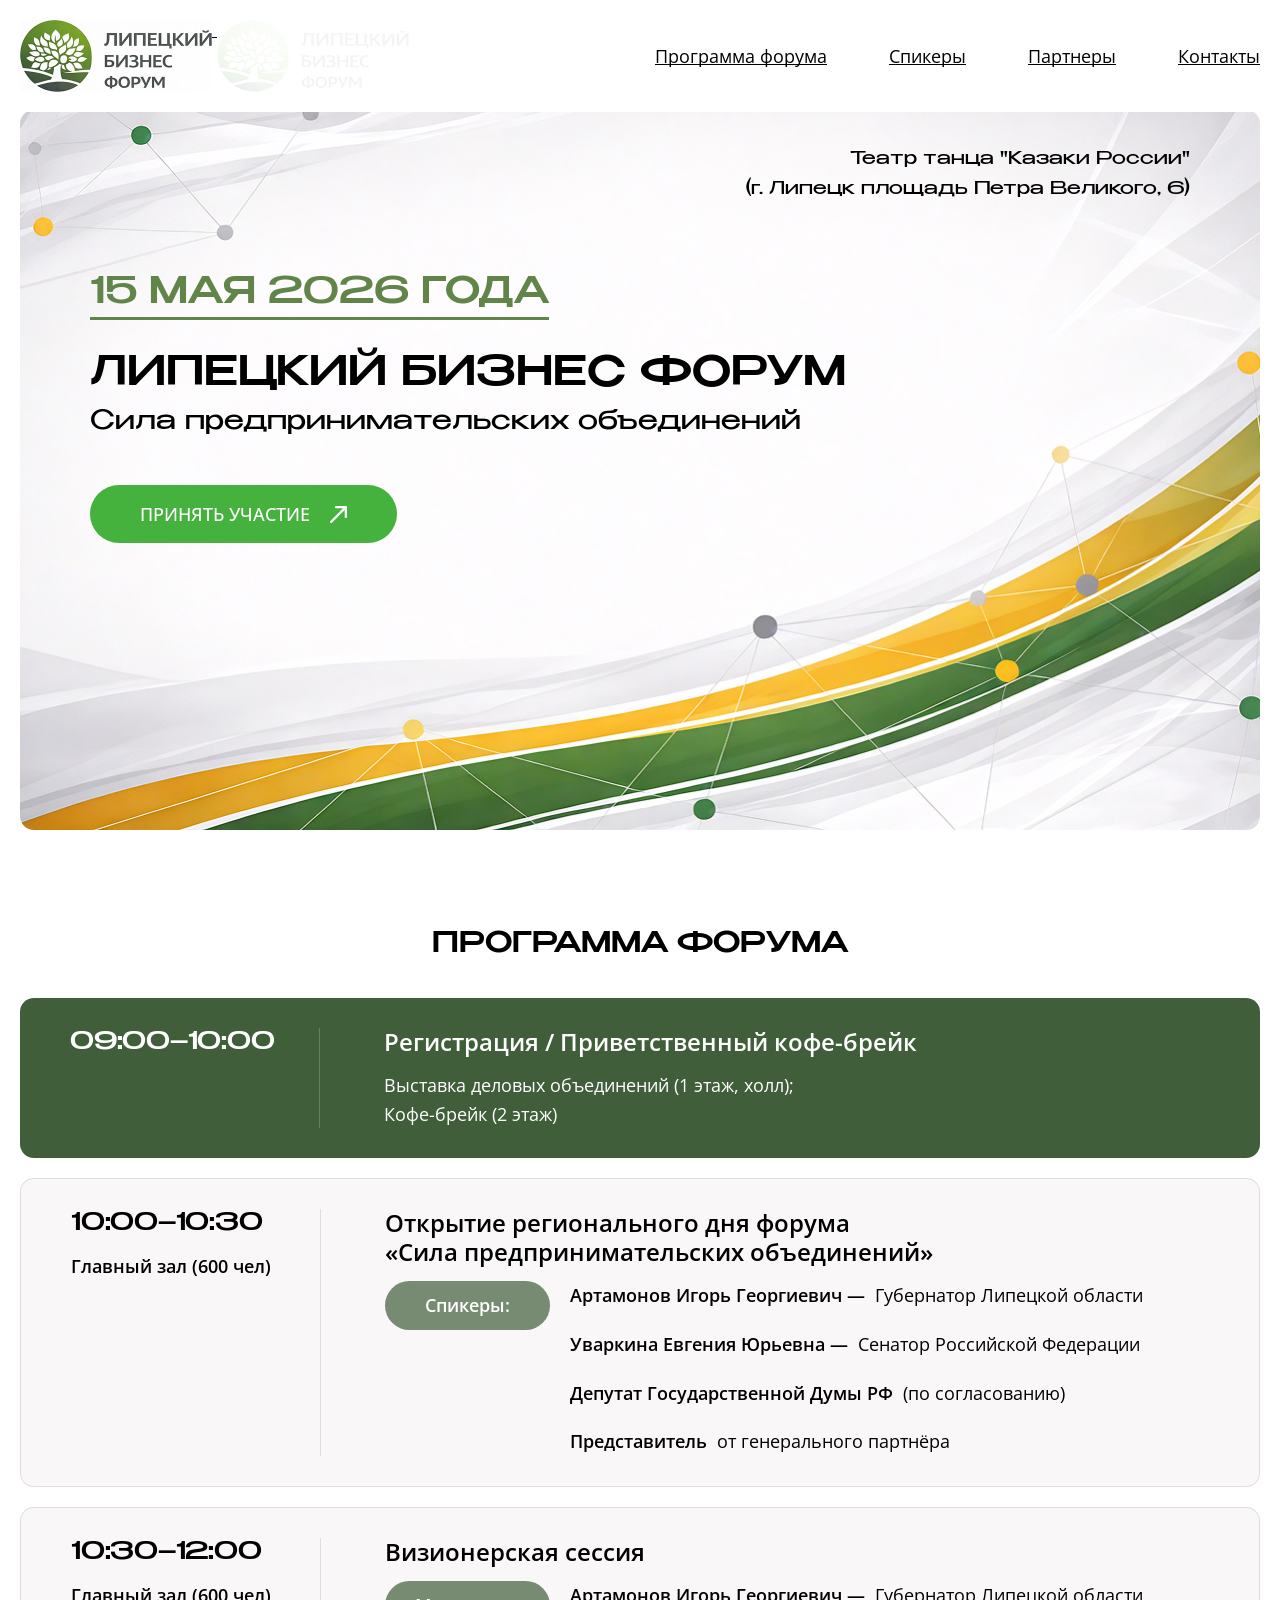
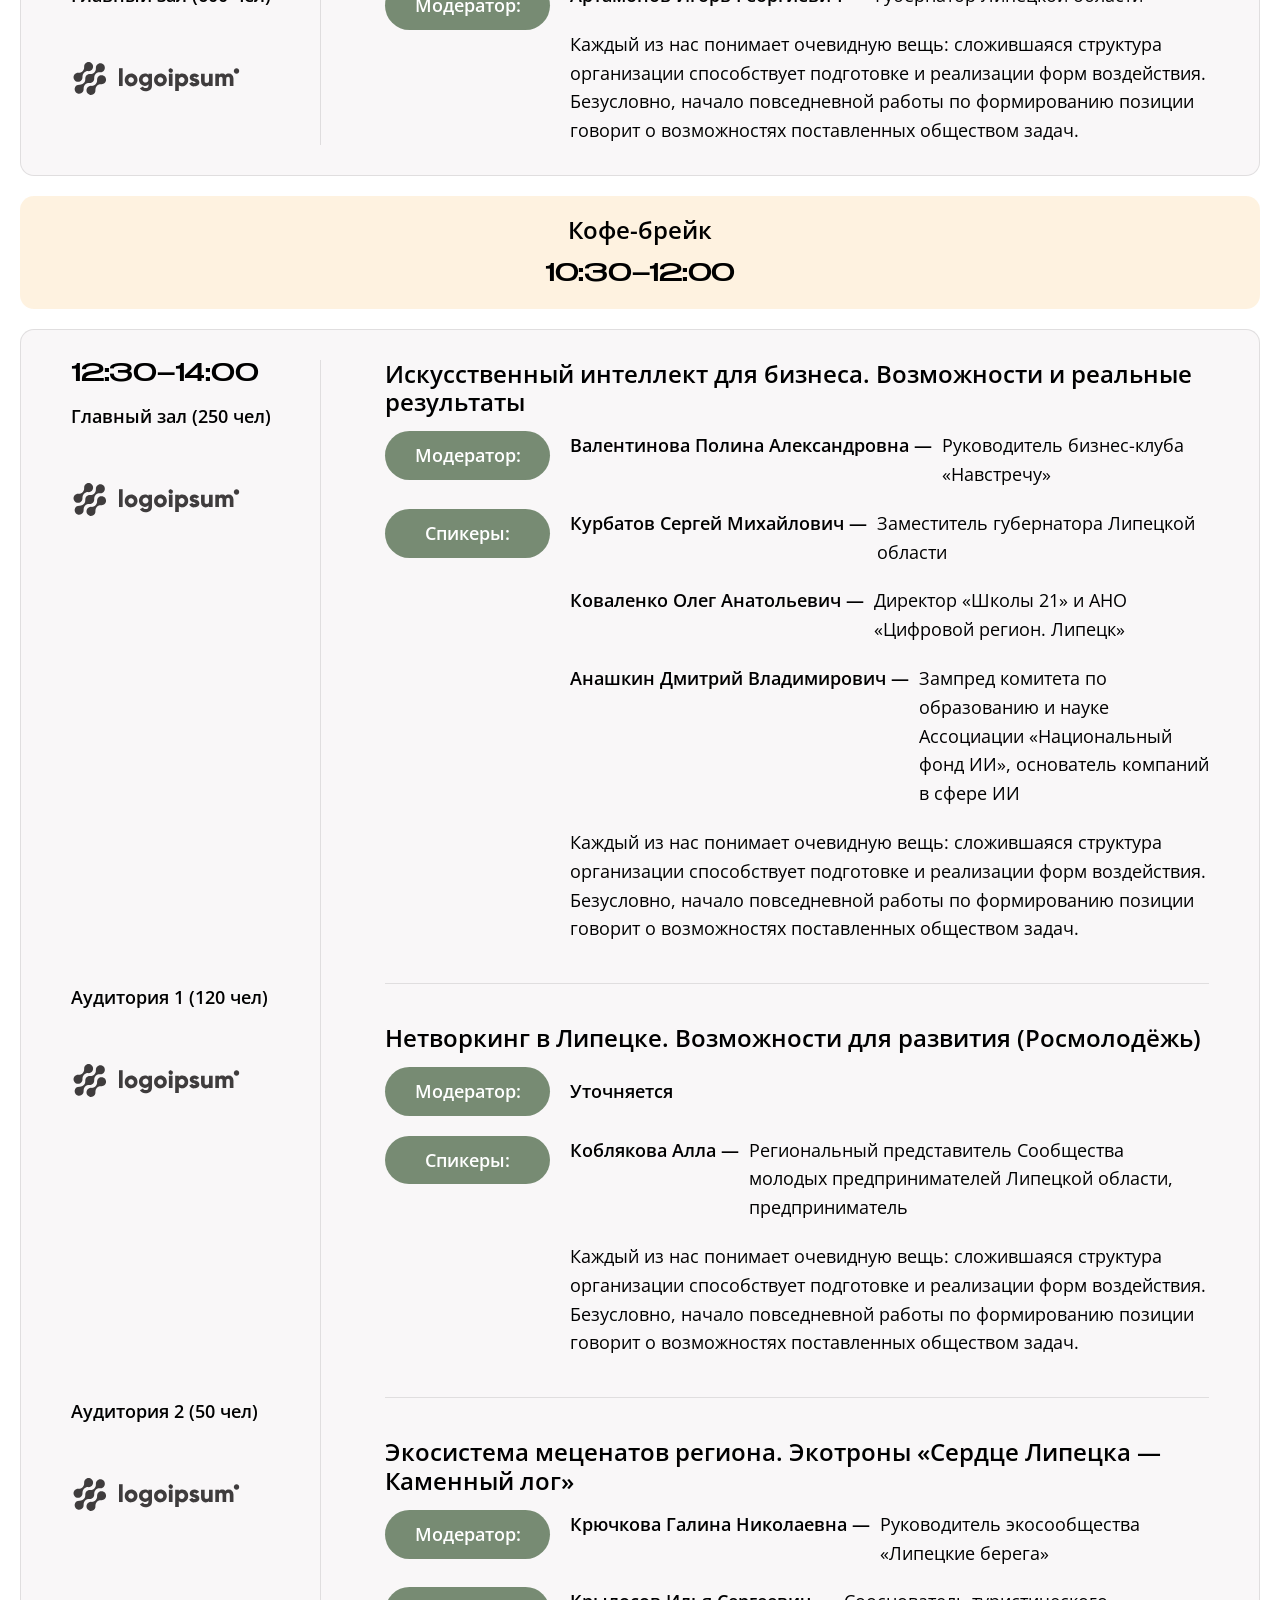
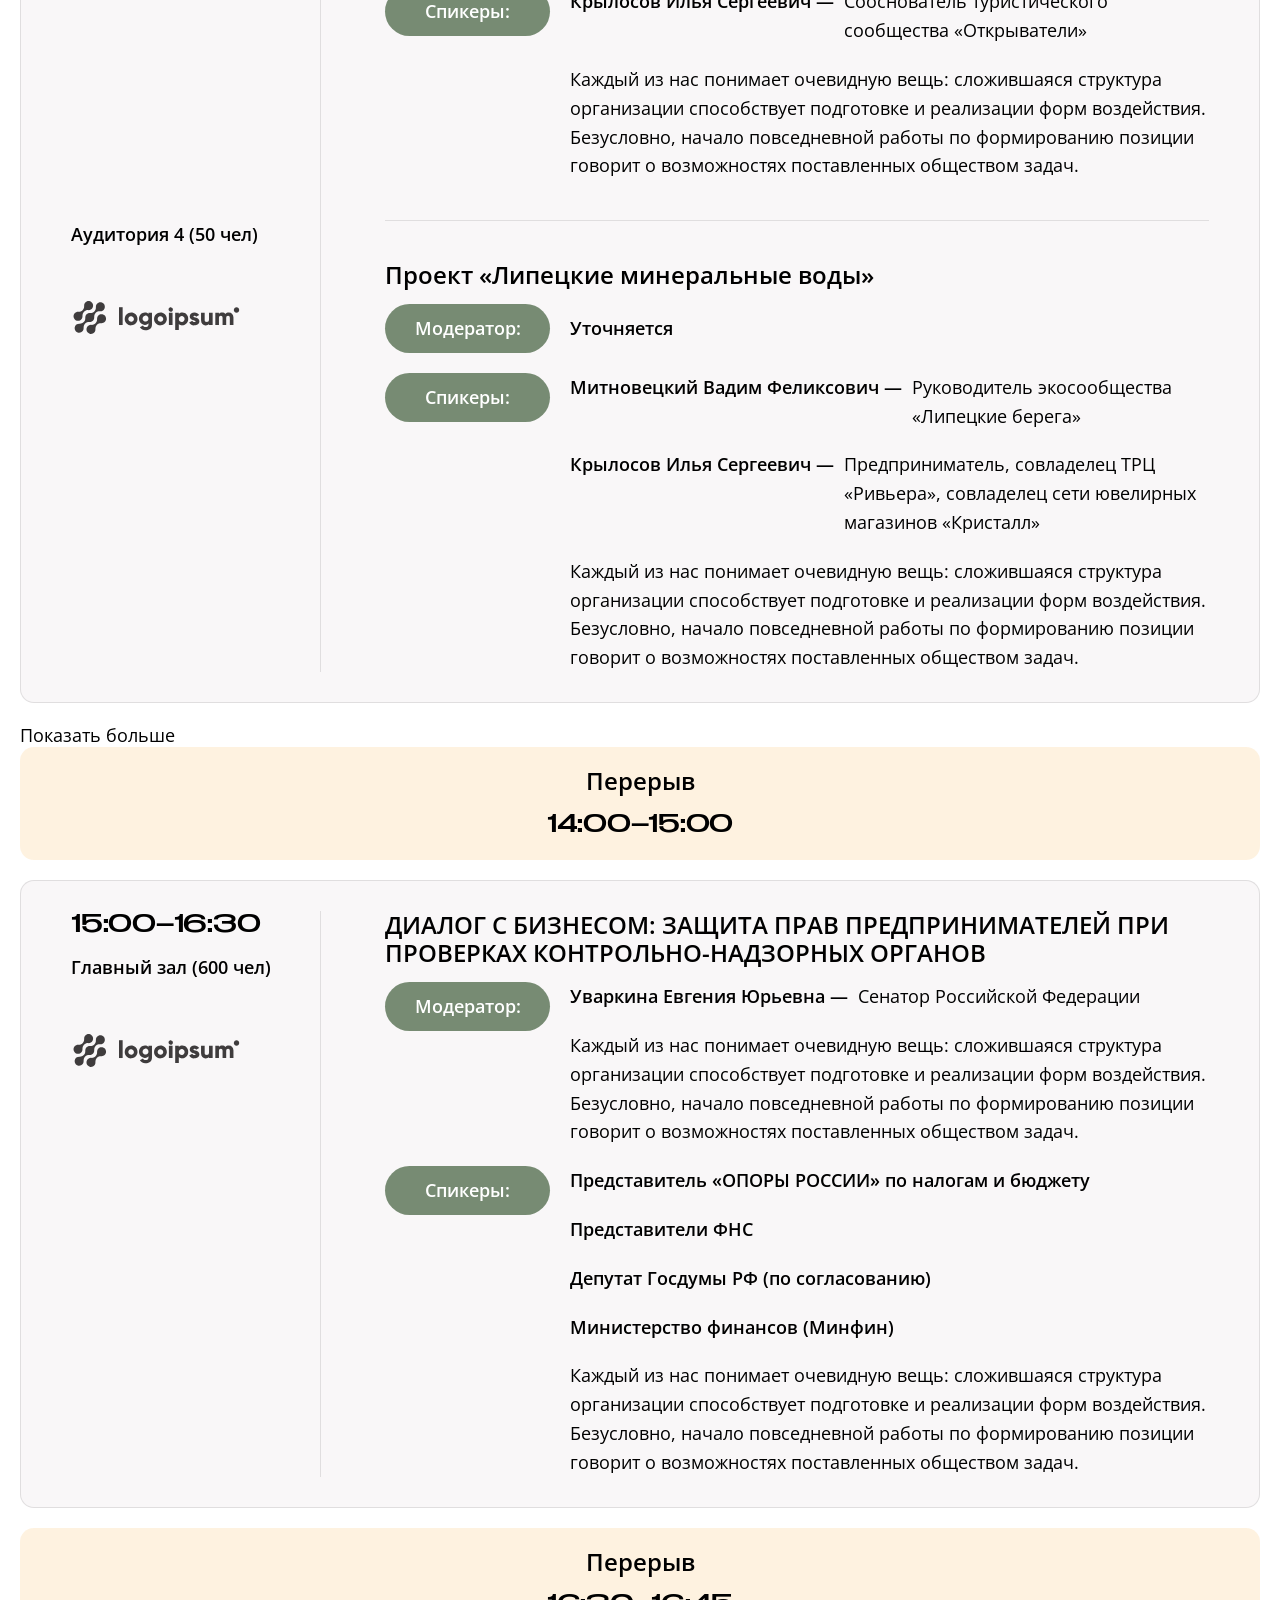
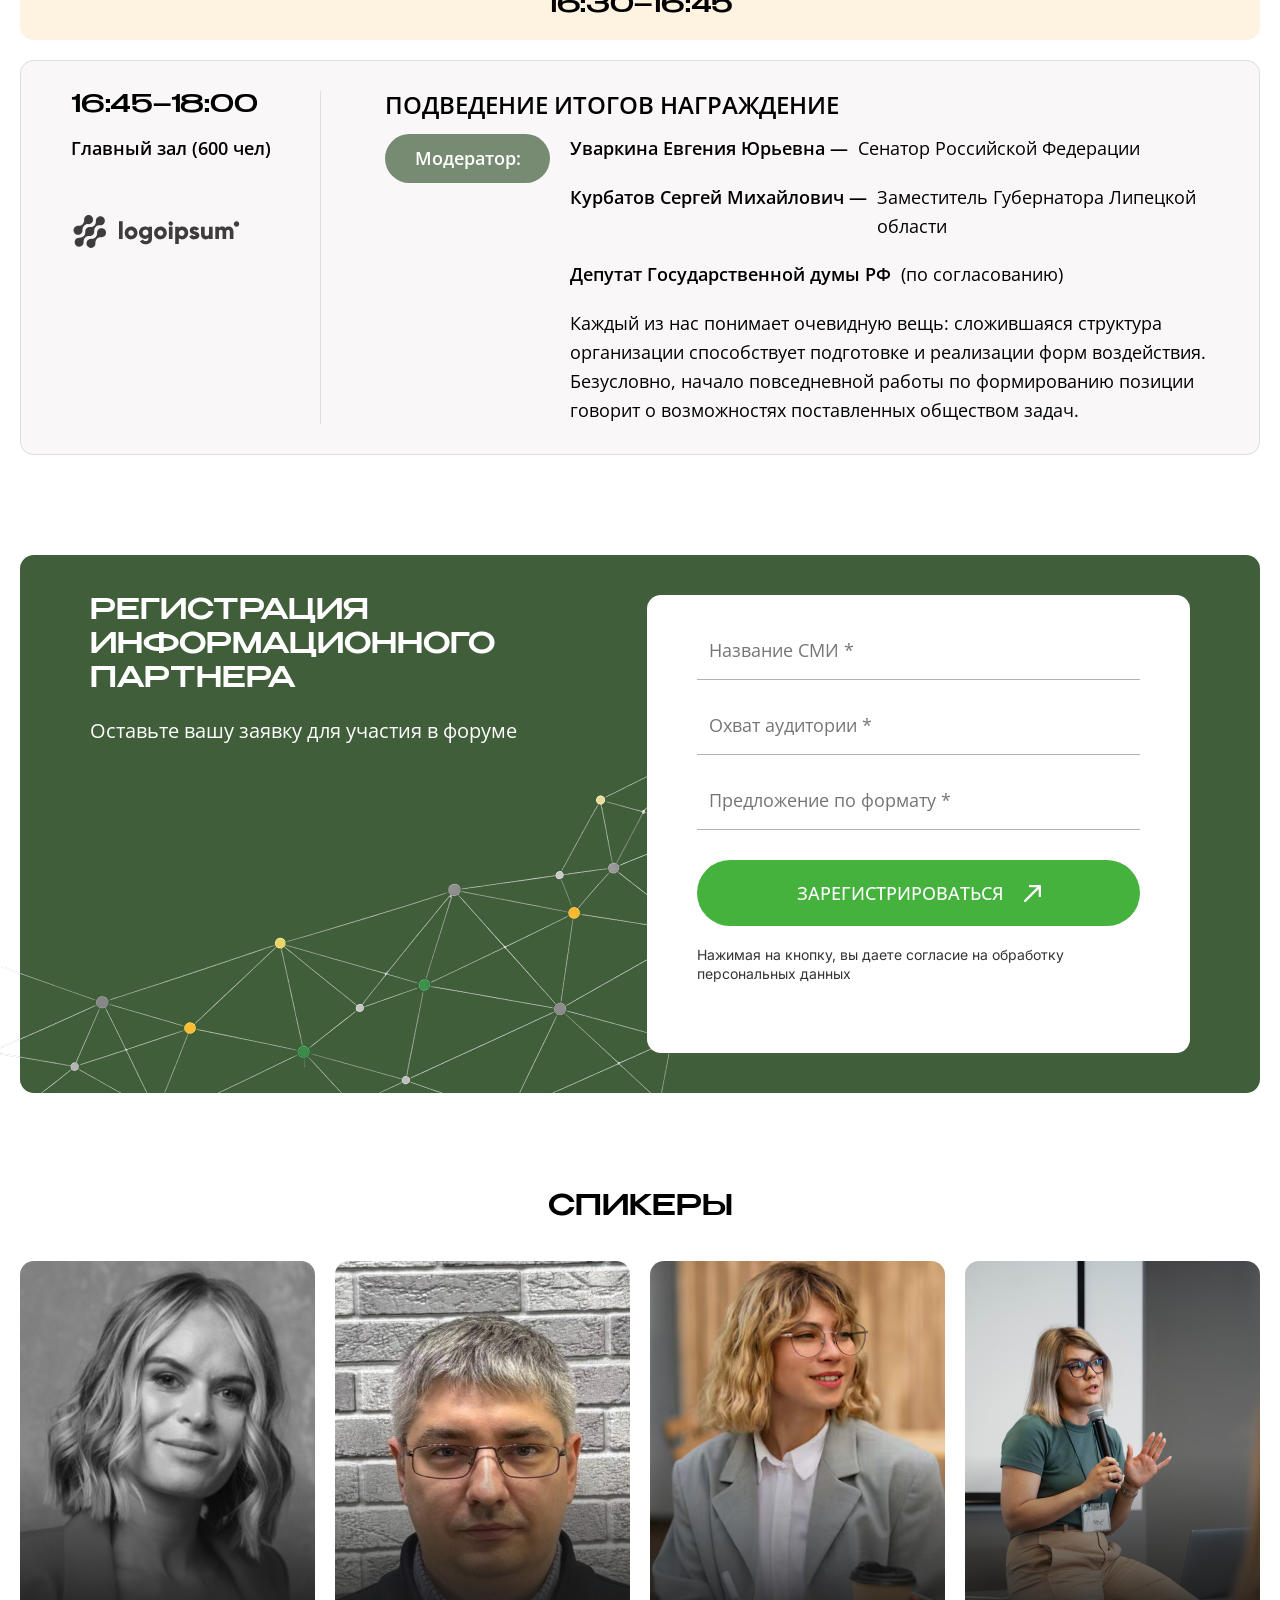
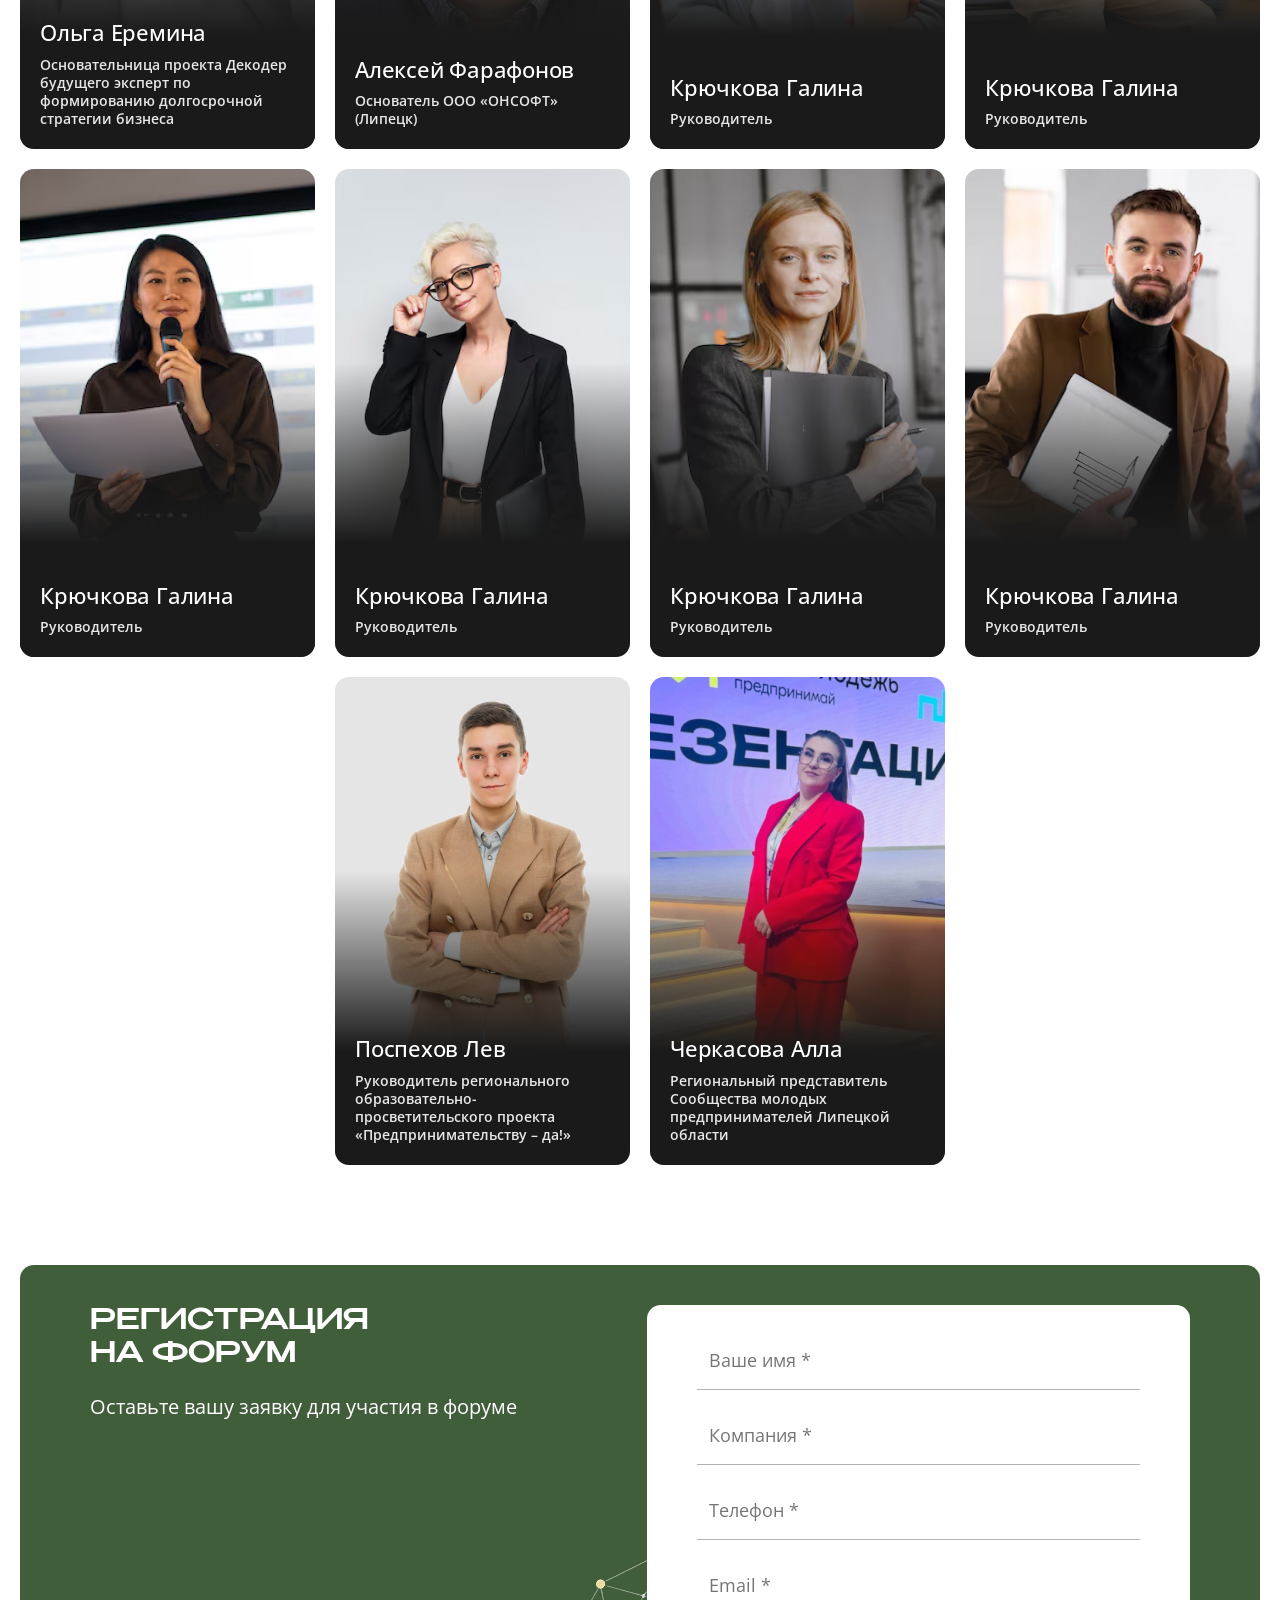
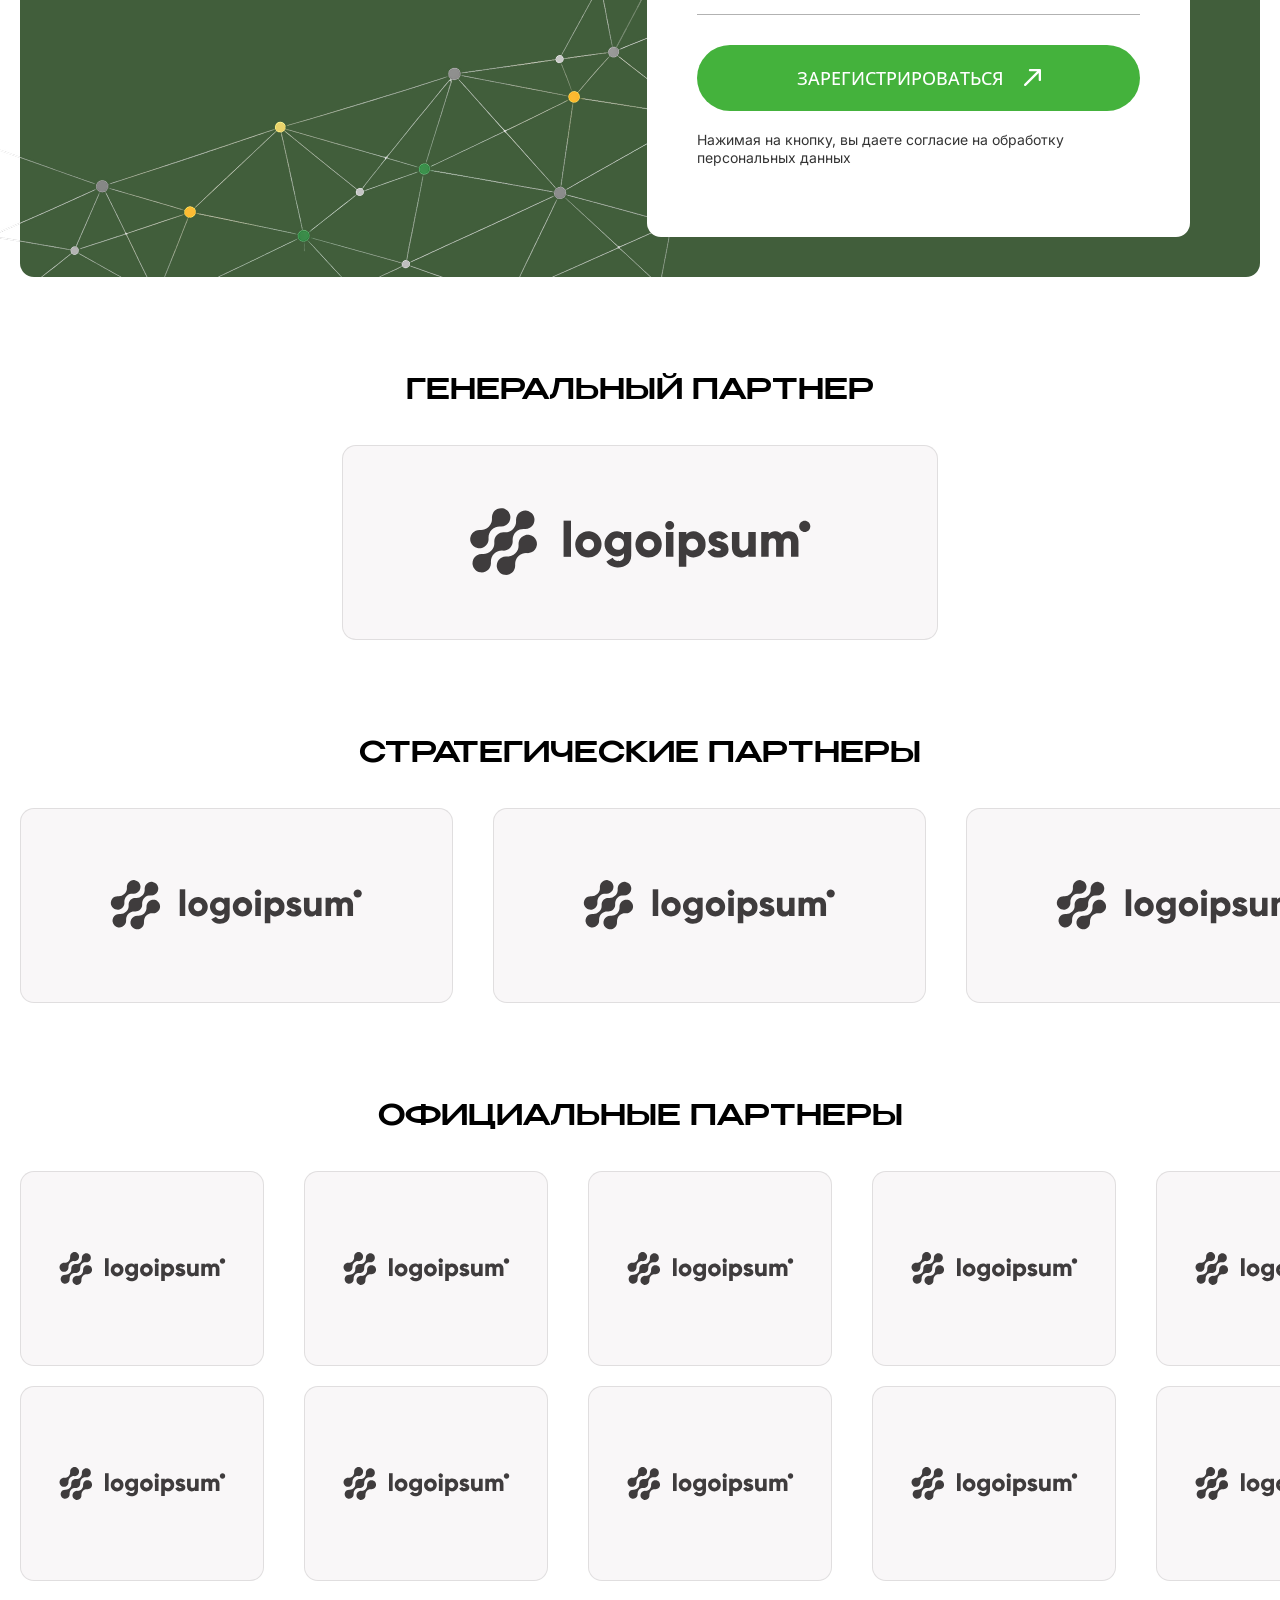
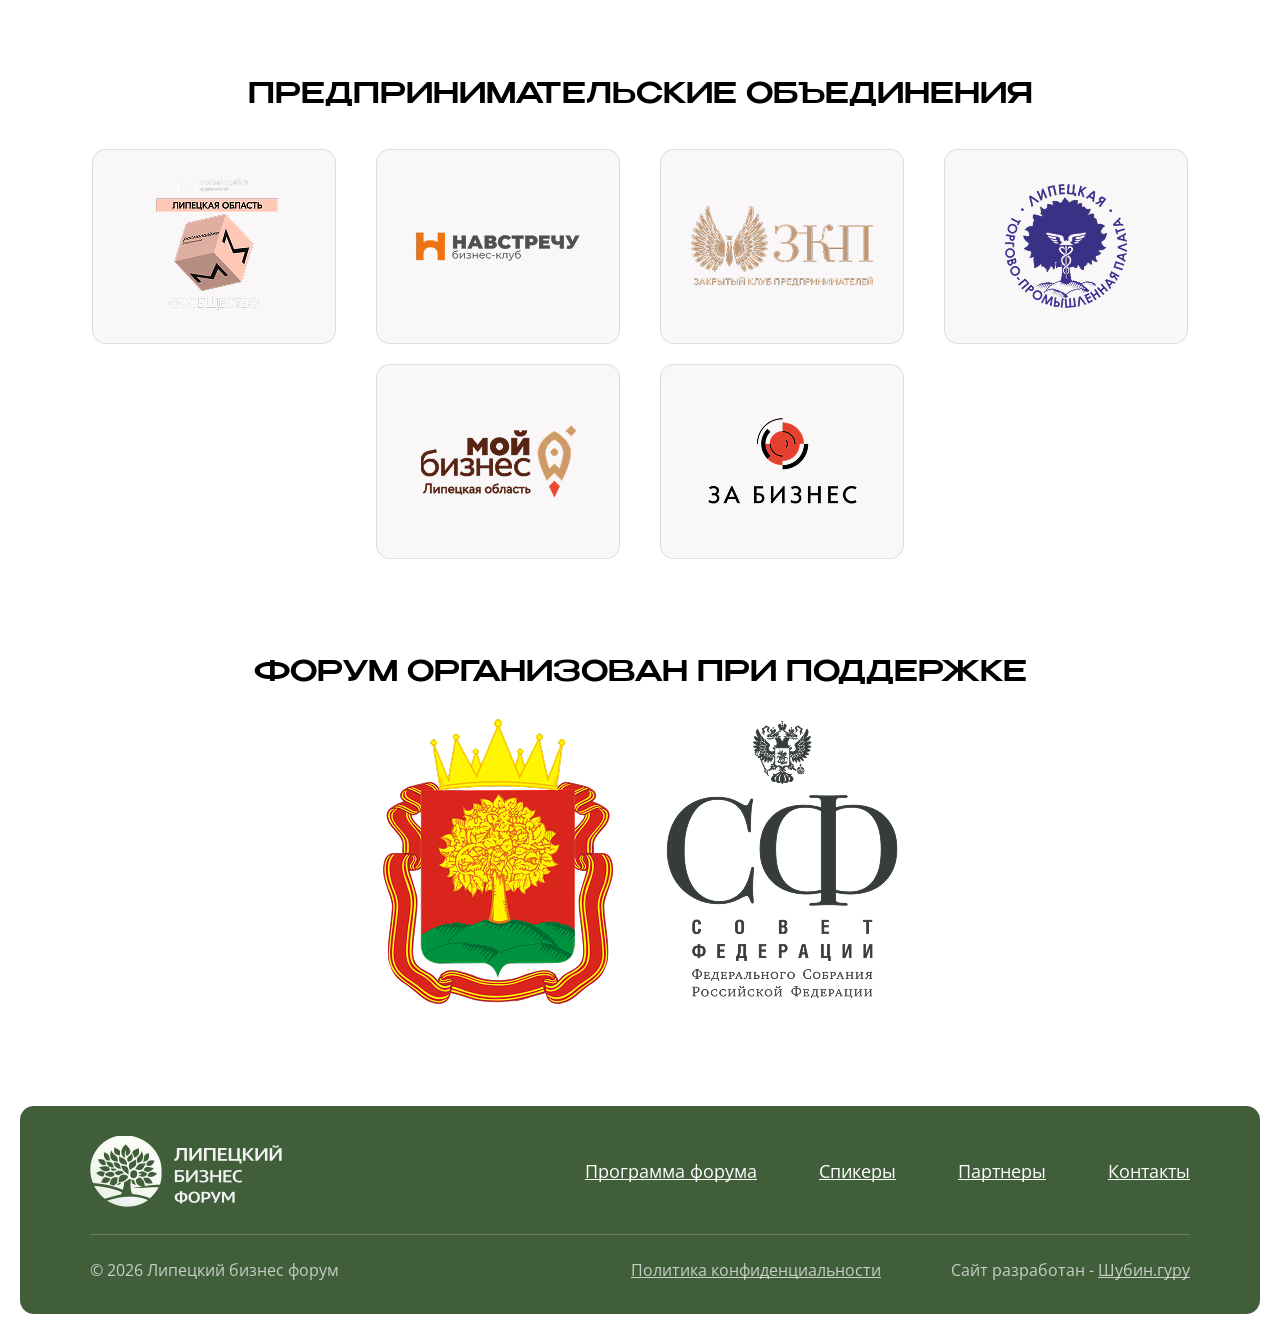
==== commit 1b9ccf3b: "Add files via upload" ====
--- a/index.html
+++ b/index.html
@@ -16,8 +16,9 @@
 	<div class="wrapper">
 		<header class="header">
 	<div class="header__container">
-		<a href="index.html" class="header__logo">
-			<img src="../../images/logo.png" alt="logo">
+		<a href="index.html" class="header__logo logo">
+			<img class="logo__destop" src="../../images/logo.png" alt="logo">
+			<img class="logo__burger" src="../../images/logo-footer.png" alt="logo">
 		</a>
 		<div class="header__menu menu">
 			<button type="button" class="menu__icon icon-menu"><span></span></button>
@@ -64,7 +65,7 @@
 			<section id="forum" class="forum">
 				<div class="forum__container">
 
-					<div class="forum__subtitle">Программа форума</div>
+					<h2 class="forum__subtitle">Программа форума</h2>
 
 					<!-- 09:00–10:00 -->
 					<div class="forum__seperate forum__seperate_green">
@@ -100,20 +101,21 @@
 									<div class="row-forum__content">
 										<div class="row-forum__headline">
 											<p>
-												<span class="bold">Артамонов Игорь Георгиевич —</span> <span>Губернатор Липецкой
+												<span class="bold">Артамонов Игорь Георгиевич&nbsp;—</span> <span>Губернатор
+													Липецкой
 													области</span>
 											</p>
 										</div>
 										<div class="row-forum__headline">
 											<p>
-												<span class="bold">Уваркина Евгения Юрьевна —</span><span>Сенатор Российской
+												<span class="bold">Уваркина Евгения Юрьевна&nbsp;—</span><span>Сенатор Российской
 													Федерации</span>
 											</p>
 										</div>
 										<div class="row-forum__headline">
 											<p>
 												<span class="bold">Депутат Государственной Думы РФ</span><span>(по согласованию)
-													—</span>
+												</span>
 											</p>
 										</div>
 										<div class="row-forum__headline">
@@ -145,7 +147,8 @@
 									<div class="row-forum__content">
 										<div class="row-forum__headline">
 											<p>
-												<span class="bold">Артамонов Игорь Георгиевич —</span> <span>Губернатор Липецкой
+												<span class="bold">Артамонов Игорь Георгиевич&nbsp;—</span> <span>Губернатор
+													Липецкой
 													области</span>
 											</p>
 										</div>
@@ -186,7 +189,7 @@
 									<div class="row-forum__content">
 										<div class="row-forum__headline">
 											<p>
-												<span class="bold">Валентинова Полина Александровна —</span> Руководитель
+												<span class="bold">Валентинова Полина Александровна&nbsp;—</span> Руководитель
 												бизнес-клуба
 												«Навстречу»
 											</p>
@@ -198,21 +201,24 @@
 									<div class="row-forum__content">
 										<div class="row-forum__headline">
 											<p>
-												<span class="bold">Курбатов Сергей Михайлович —</span> <span>Заместитель губернатора
+												<span class="bold">Курбатов Сергей Михайлович&nbsp;—</span> <span>Заместитель
+													губернатора
 													Липецкой
 													области</span>
 											</p>
 										</div>
 										<div class="row-forum__headline">
 											<p>
-												<span class="bold">Коваленко Олег Анатольевич —</span> <span>Директор «Школы 21» и
+												<span class="bold">Коваленко Олег Анатольевич&nbsp;—</span> <span>Директор «Школы
+													21» и
 													АНО «Цифровой
 													регион. Липецк»</span>
 											</p>
 										</div>
 										<div class="row-forum__headline">
 											<p>
-												<span class="bold">Анашкин Дмитрий Владимирович —</span> <span>Зампред комитета по
+												<span class="bold">Анашкин Дмитрий Владимирович&nbsp;—</span> <span>Зампред комитета
+													по
 													образованию и
 													науке
 													Ассоциации
@@ -254,7 +260,7 @@
 									<div class="row-forum__content">
 										<div class="row-forum__headline">
 											<p>
-												<span class="bold">Коблякова Алла —</span>Региональный представитель Сообщества
+												<span class="bold">Коблякова Алла&nbsp;—</span>Региональный представитель Сообщества
 												молодых
 												предпринимателей Липецкой области, предприниматель<span></span>
 											</p>
@@ -269,6 +275,47 @@
 							</div>
 						</div>
 						<!-- 3 -->
+						<div class="forum__row row-forum">
+							<div class="row-forum__left">
+								<div class="row-forum__info">Аудитория 2 (50 чел)</div>
+								<div class="row-forum__image">
+									<img src="../images/forum/logo-example.svg" alt="image">
+								</div>
+							</div>
+							<div class="row-forum__rigt">
+								<h3 class="row-forum__label">Экосистема меценатов региона. Экотроны «Сердце Липецка
+									— Каменный лог»</h3>
+								<div class="row-forum__inner">
+									<div class="row-forum__role">Модератор:</div>
+									<div class="row-forum__content">
+										<div class="row-forum__headline">
+											<p>
+												<span class="bold">Крючкова Галина Николаевна&nbsp;—</span><span>Руководитель
+													экосообщества «Липецкие берега»</span>
+											</p>
+										</div>
+									</div>
+								</div>
+								<div class="row-forum__inner">
+									<div class="row-forum__role">Спикеры:</div>
+									<div class="row-forum__content">
+										<div class="row-forum__headline">
+											<p>
+												<span class="bold">Крылосов Илья Сергеевич&nbsp;—</span><span>Сооснователь
+													туристического сообщества
+													«Открыватели»</span>
+											</p>
+										</div>
+										<p>Каждый из нас понимает очевидную вещь: сложившаяся структура организации способствует
+											подготовке и реализации форм
+											воздействия. Безусловно, начало повседневной работы по формированию позиции говорит о
+											возможностях поставленных
+											обществом задач.</p>
+									</div>
+								</div>
+							</div>
+						</div>
+						<!-- 4 -->
 						<div class="forum__row row-forum row-forum_last">
 							<div class="row-forum__left">
 								<div class="row-forum__info">Аудитория 4 (50 чел)</div>
@@ -293,14 +340,15 @@
 									<div class="row-forum__content">
 										<div class="row-forum__headline">
 											<p>
-												<span class="bold">Митновецкий Вадим Феликсович —</span><span>Руководитель
+												<span class="bold">Митновецкий Вадим Феликсович&nbsp;—</span><span>Руководитель
 													экосообщества «Липецкие
 													берега»</span>
 											</p>
 										</div>
 										<div class="row-forum__headline">
 											<p>
-												<span class="bold">Крылосов Илья Сергеевич —</span>Предприниматель, совладелец ТРЦ
+												<span class="bold">Крылосов Илья Сергеевич&nbsp;—</span>Предприниматель, совладелец
+												ТРЦ
 												«Ривьера»,
 												совладелец сети ювелирных магазинов «Кристалл»<span></span>
 											</p>
@@ -316,128 +364,141 @@
 						</div>
 					</div>
 
-					<!-- break 14:00-15:00 -->
-					<div class="forum__break break-forum">
-						<div class="break-forum__title">Перерыв</div>
-						<p class="break-forum__time">14:00–15:00</p>
-					</div>
-
-
-					<!-- 15:00-16:30 -->
-					<div class="forum__seperate">
-
-						<div class="forum__row row-forum">
-							<div class="row-forum__left">
-								<div class="row-forum__time">15:00–16:30</div>
-								<div class="row-forum__info">Главный зал (600 чел)</div>
-								<div class="row-forum__image">
-									<img src="../images/forum/logo-example.svg" alt="image">
-								</div>
-							</div>
-							<div class="row-forum__rigt">
-								<h3 class="row-forum__label">ДИАЛОГ С БИЗНЕСОМ: ЗАЩИТА ПРАВ ПРЕДПРИНИМАТЕЛЕЙ ПРИ ПРОВЕРКАХ
-									КОНТРОЛЬНО-НАДЗОРНЫХ ОРГАНОВ</h3>
-								<div class="row-forum__inner">
-									<div class="row-forum__role">Модератор:</div>
-									<div class="row-forum__content">
-										<div class="row-forum__headline">
-											<p>
-												<span class="bold">Уваркина Евгения Юрьевна —</span> <span>Сенатор Российской
-													Федерации</span>
-											</p>
-										</div>
-										<p>Каждый из нас понимает очевидную вещь: сложившаяся структура организации способствует
-											подготовке и реализации форм
-											воздействия. Безусловно, начало повседневной работы по формированию позиции говорит о
-											возможностях поставленных
-											обществом задач.</p>
-									</div>
-								</div>
-								<div class="row-forum__inner">
-									<div class="row-forum__role">Спикеры:</div>
-									<div class="row-forum__content">
-										<div class="row-forum__headline">
-											<p>
-												<span class="bold">Представитель «ОПОРЫ РОССИИ» по налогам и бюджету</span>
-											</p>
-										</div>
-										<div class="row-forum__headline">
-											<p>
-												<span class="bold">Представители ФНС</span>
-											</p>
-										</div>
-										<div class="row-forum__headline">
-											<p>
-												<span class="bold">Депутат Госдумы РФ (по согласованию)</span>
-											</p>
-										</div>
-										<div class="row-forum__headline">
-											<p>
-												<span class="bold">Министерство финансов (Минфин)</span>
-											</p>
-										</div>
-										<p>Каждый из нас понимает очевидную вещь: сложившаяся структура организации способствует
-											подготовке и реализации форм
-											воздействия. Безусловно, начало повседневной работы по формированию позиции говорит о
-											возможностях поставленных
-											обществом задач.</p>
-									</div>
-								</div>
-							</div>
-						</div>
-					</div>
-
-
-					<!-- break 16:30–16:45 -->
-					<div class="forum__break break-forum">
-						<div class="break-forum__title">Перерыв</div>
-						<p class="break-forum__time">16:30–16:45</p>
-					</div>
-
-
-					<!-- 16:45–18:00-->
-					<div class="forum__seperate">
-
-						<div class="forum__row row-forum">
-							<div class="row-forum__left">
-								<div class="row-forum__time">16:45–18:00</div>
-								<div class="row-forum__info">Главный зал (600 чел)</div>
-								<div class="row-forum__image">
-									<img src="../images/forum/logo-example.svg" alt="image">
-								</div>
-							</div>
-							<div class="row-forum__rigt">
-								<h3 class="row-forum__label">ПОДВЕДЕНИЕ ИТОГОВ НАГРАЖДЕНИЕ</h3>
-								<div class="row-forum__inner">
-									<div class="row-forum__role">Модератор:</div>
-									<div class="row-forum__content">
-										<div class="row-forum__headline">
-											<p>
-												<span class="bold">Уваркина Евгения Юрьевна —</span><span>Сенатор Российской
-													Федерации</span>
-											</p>
-										</div>
-										<div class="row-forum__headline">
-											<p>
-												<span class="bold">Курбатов Сергей Михайлович —</span><span>Заместитель Губернатора
-													Липецкой области</span>
-											</p>
-										</div>
-										<div class="row-forum__headline">
-											<p>
-												<span class="bold">Депутат Государственной думы РФ</span><span>(по
-													согласованию)</span>
-											</p>
-										</div>
-										<p>Каждый из нас понимает очевидную вещь: сложившаяся структура организации способствует
-											подготовке и реализации форм
-											воздействия. Безусловно, начало повседневной работы по формированию позиции говорит о
-											возможностях поставленных
-											обществом задач.</p>
-									</div>
-								</div>
-							</div>
-						</div>
+					<button type="button" aria-expanded="false" class="showmore">Показать больше</button>
+
+					<div class="forum__more">
+						<!-- break 14:00-15:00 -->
+						<div class="forum__break break-forum">
+							<div class="break-forum__title">Перерыв</div>
+							<p class="break-forum__time">14:00–15:00</p>
+						</div>
+
+
+						<!-- 15:00-16:30 -->
+						<div class="forum__seperate">
+
+							<div class="forum__row row-forum">
+								<div class="row-forum__left">
+									<div class="row-forum__time">15:00–16:30</div>
+									<div class="row-forum__info">Главный зал (600 чел)</div>
+									<div class="row-forum__image">
+										<img src="../images/forum/logo-example.svg" alt="image">
+									</div>
+								</div>
+								<div class="row-forum__rigt">
+									<h3 class="row-forum__label">ДИАЛОГ С БИЗНЕСОМ: ЗАЩИТА ПРАВ ПРЕДПРИНИМАТЕЛЕЙ ПРИ ПРОВЕРКАХ
+										КОНТРОЛЬНО-НАДЗОРНЫХ ОРГАНОВ</h3>
+									<div class="row-forum__inner">
+										<div class="row-forum__role">Модератор:</div>
+										<div class="row-forum__content">
+											<div class="row-forum__headline">
+												<p>
+													<span class="bold">Уваркина Евгения Юрьевна&nbsp;—</span> <span>Сенатор
+														Российской
+														Федерации</span>
+												</p>
+											</div>
+											<p>Каждый из нас понимает очевидную вещь: сложившаяся структура организации
+												способствует
+												подготовке и реализации форм
+												воздействия. Безусловно, начало повседневной работы по формированию позиции говорит
+												о
+												возможностях поставленных
+												обществом задач.</p>
+										</div>
+									</div>
+									<div class="row-forum__inner">
+										<div class="row-forum__role">Спикеры:</div>
+										<div class="row-forum__content">
+											<div class="row-forum__headline">
+												<p>
+													<span class="bold">Представитель «ОПОРЫ РОССИИ» по налогам и бюджету</span>
+												</p>
+											</div>
+											<div class="row-forum__headline">
+												<p>
+													<span class="bold">Представители ФНС</span>
+												</p>
+											</div>
+											<div class="row-forum__headline">
+												<p>
+													<span class="bold">Депутат Госдумы РФ (по согласованию)</span>
+												</p>
+											</div>
+											<div class="row-forum__headline">
+												<p>
+													<span class="bold">Министерство финансов (Минфин)</span>
+												</p>
+											</div>
+											<p>Каждый из нас понимает очевидную вещь: сложившаяся структура организации
+												способствует
+												подготовке и реализации форм
+												воздействия. Безусловно, начало повседневной работы по формированию позиции говорит
+												о
+												возможностях поставленных
+												обществом задач.</p>
+										</div>
+									</div>
+								</div>
+							</div>
+						</div>
+
+
+						<!-- break 16:30–16:45 -->
+						<div class="forum__break break-forum">
+							<div class="break-forum__title">Перерыв</div>
+							<p class="break-forum__time">16:30–16:45</p>
+						</div>
+
+
+						<!-- 16:45–18:00-->
+						<div class="forum__seperate">
+
+							<div class="forum__row row-forum">
+								<div class="row-forum__left">
+									<div class="row-forum__time">16:45–18:00</div>
+									<div class="row-forum__info">Главный зал (600 чел)</div>
+									<div class="row-forum__image">
+										<img src="../images/forum/logo-example.svg" alt="image">
+									</div>
+								</div>
+								<div class="row-forum__rigt">
+									<h3 class="row-forum__label">ПОДВЕДЕНИЕ ИТОГОВ НАГРАЖДЕНИЕ</h3>
+									<div class="row-forum__inner">
+										<div class="row-forum__role">Модератор:</div>
+										<div class="row-forum__content">
+											<div class="row-forum__headline">
+												<p>
+													<span class="bold">Уваркина Евгения Юрьевна&nbsp;—</span><span>Сенатор Российской
+														Федерации</span>
+												</p>
+											</div>
+											<div class="row-forum__headline">
+												<p>
+													<span class="bold">Курбатов Сергей Михайлович&nbsp;—</span><span>Заместитель
+														Губернатора
+														Липецкой области</span>
+												</p>
+											</div>
+											<div class="row-forum__headline">
+												<p>
+													<span class="bold">Депутат Государственной думы РФ</span><span>(по
+														согласованию)</span>
+												</p>
+											</div>
+											<p>Каждый из нас понимает очевидную вещь: сложившаяся структура организации
+												способствует
+												подготовке и реализации форм
+												воздействия. Безусловно, начало повседневной работы по формированию позиции говорит
+												о
+												возможностях поставленных
+												обществом задач.</p>
+										</div>
+									</div>
+								</div>
+							</div>
+						</div>
+
 					</div>
 
 				</div>
@@ -460,15 +521,23 @@
 								<input type="text" name="audience_coverage" placeholder="Охват аудитории *" required>
 							</div>
 							<div class="callback__line">
-								<input type="text" name="coverage_format" placeholder="Предложение по формату освещения *"
-									required>
-							</div>
-
-							<p class="error-message-text">Поля заполнены не верно</p>
+								<input type="text" name="coverage_format" placeholder="Предложение по формату *" required>
+							</div>
+
+
 
 							<button class="callback__button" type="submit">
 								<span>зарегистрироваться</span>
+								<svg width="17" height="17" viewBox="0 0 17 17" fill="none" xmlns="http://www.w3.org/2000/svg">
+									<path fill-rule="evenodd" clip-rule="evenodd"
+										d="M4.89715 1.15427C4.89715 0.516784 5.41394 0 6.05142 0H15.8457C16.4832 0 17 0.516784 17 1.15427V10.9486C17 11.5861 16.4832 12.1028 15.8457 12.1028C15.2082 12.1028 14.6915 11.5861 14.6915 10.9486V3.94092L1.97046 16.6619C1.51969 17.1127 0.788848 17.1127 0.338078 16.6619C-0.112693 16.2112 -0.112693 15.4803 0.338078 15.0295L13.0591 2.30854H6.05142C5.41394 2.30854 4.89715 1.79176 4.89715 1.15427Z"
+										fill="white" />
+								</svg>
 							</button>
+
+							<p class="callback__agrement">Нажимая на кнопку, вы даете согласие на обработку персональных данных
+							</p>
+							<p class="error-message-text">Поля заполнены не верно</p>
 						</form>
 					</div>
 					<img src="../images/callback/decor.png" alt="image: decor" class="callback__decor">
@@ -485,56 +554,56 @@
 									будущего эксперт по формированию
 									долгосрочной стратегии бизнеса</p>
 							</div>
-							<img src="../images/speakers/01.jpg" alt="image" class="speakers__image">
+							<img src="../images/speakers/01.webp" alt="image" class="speakers__image">
 						</button>
 						<button data-hystmodal="#speaker-1" type="button" class="speakers__card">
 							<div class="speakers__content">
 								<div class="speakers__title">Алексей Фарафонов</div>
 								<p class="speakers__text">Основатель ООО «ОНСОФТ» (Липецк)</p>
 							</div>
-							<img src="../images/speakers/02.jpg" alt="image" class="speakers__image">
+							<img src="../images/speakers/02.webp" alt="image" class="speakers__image">
 						</button>
 						<button data-hystmodal="#speaker-1" type="button" class="speakers__card">
 							<div class="speakers__content">
 								<div class="speakers__title">Крючкова Галина</div>
 								<p class="speakers__text">Руководитель</p>
 							</div>
-							<img src="../images/speakers/03.jpg" alt="image" class="speakers__image">
+							<img src="../images/speakers/03.webp" alt="image" class="speakers__image">
 						</button>
 						<button data-hystmodal="#speaker-1" type="button" class="speakers__card">
 							<div class="speakers__content">
 								<div class="speakers__title">Крючкова Галина</div>
 								<p class="speakers__text">Руководитель</p>
 							</div>
-							<img src="../images/speakers/04.jpg" alt="image" class="speakers__image">
+							<img src="../images/speakers/04.webp" alt="image" class="speakers__image">
 						</button>
 						<button data-hystmodal="#speaker-1" type="button" class="speakers__card">
 							<div class="speakers__content">
 								<div class="speakers__title">Крючкова Галина</div>
 								<p class="speakers__text">Руководитель</p>
 							</div>
-							<img src="../images/speakers/05.jpg" alt="image" class="speakers__image">
+							<img src="../images/speakers/05.webp" alt="image" class="speakers__image">
 						</button>
 						<button data-hystmodal="#speaker-1" type="button" class="speakers__card">
 							<div class="speakers__content">
 								<div class="speakers__title">Крючкова Галина</div>
 								<p class="speakers__text">Руководитель</p>
 							</div>
-							<img src="../images/speakers/06.jpg" alt="image" class="speakers__image">
+							<img src="../images/speakers/06.webp" alt="image" class="speakers__image">
 						</button>
 						<button data-hystmodal="#speaker-1" type="button" class="speakers__card">
 							<div class="speakers__content">
 								<div class="speakers__title">Крючкова Галина</div>
 								<p class="speakers__text">Руководитель</p>
 							</div>
-							<img src="../images/speakers/07.jpg" alt="image" class="speakers__image">
+							<img src="../images/speakers/07.webp" alt="image" class="speakers__image">
 						</button>
 						<button data-hystmodal="#speaker-1" type="button" class="speakers__card">
 							<div class="speakers__content">
 								<div class="speakers__title">Крючкова Галина</div>
 								<p class="speakers__text">Руководитель</p>
 							</div>
-							<img src="../images/speakers/08.jpg" alt="image" class="speakers__image">
+							<img src="../images/speakers/08.webp" alt="image" class="speakers__image">
 						</button>
 						<button data-hystmodal="#speaker-1" type="button" class="speakers__card">
 							<div class="speakers__content">
@@ -542,7 +611,7 @@
 								<p class="speakers__text">Руководитель регионального образовательно-просветительского проекта
 									«Предпринимательству – да!»</p>
 							</div>
-							<img src="../images/speakers/09.jpg" alt="image" class="speakers__image">
+							<img src="../images/speakers/09.webp" alt="image" class="speakers__image">
 						</button>
 						<button data-hystmodal="#speaker-1" type="button" class="speakers__card">
 							<div class="speakers__content">
@@ -551,7 +620,7 @@
 									Липецкой
 									области</p>
 							</div>
-							<img src="../images/speakers/10.jpg" alt="image" class="speakers__image">
+							<img src="../images/speakers/10.webp" alt="image" class="speakers__image">
 						</button>
 					</div>
 				</div>
@@ -579,11 +648,20 @@
 								<input type="email" name="email" placeholder="Email *" required>
 							</div>
 
-							<p class="error-message-text">Поля заполнены не верно</p>
+
 
 							<button class="callback__button" type="submit">
 								<span>зарегистрироваться</span>
+								<svg width="17" height="17" viewBox="0 0 17 17" fill="none" xmlns="http://www.w3.org/2000/svg">
+									<path fill-rule="evenodd" clip-rule="evenodd"
+										d="M4.89715 1.15427C4.89715 0.516784 5.41394 0 6.05142 0H15.8457C16.4832 0 17 0.516784 17 1.15427V10.9486C17 11.5861 16.4832 12.1028 15.8457 12.1028C15.2082 12.1028 14.6915 11.5861 14.6915 10.9486V3.94092L1.97046 16.6619C1.51969 17.1127 0.788848 17.1127 0.338078 16.6619C-0.112693 16.2112 -0.112693 15.4803 0.338078 15.0295L13.0591 2.30854H6.05142C5.41394 2.30854 4.89715 1.79176 4.89715 1.15427Z"
+										fill="white" />
+								</svg>
 							</button>
+
+							<p class="callback__agrement">Нажимая на кнопку, вы даете согласие на обработку персональных данных
+							</p>
+							<p class="error-message-text">Поля заполнены не верно</p>
 						</form>
 					</div>
 					<img src="../images/callback/decor.png" alt="image: decor" class="callback__decor">
@@ -737,7 +815,7 @@
 			<div class="hystmodal__window hystmodal__window_speaker-profile" role="dialog" aria-modal="true">
 				<div class="speaker-profile">
 					<div class="speaker-profile__image">
-						<img src="../images/speakers/big/01.jpg" alt="image">
+						<img src="../images/speakers/big/01.webp" alt="image">
 					</div>
 					<div class="speaker-profile__content">
 						<div class="speaker-profile__header">
@@ -765,7 +843,7 @@
 	<div class="hystmodal" id="callback-form" aria-hidden="true">
 		<div class="hystmodal__wrap">
 			<div class="hystmodal__window hystmodal__window_speaker-callback-form" role="dialog" aria-modal="true">
-				<form  action="mail.php" method="POST" class="callback-form js-form" novalidate>
+				<form action="mail.php" method="POST" class="callback-form js-form" novalidate>
 					<input type="hidden" name="form_type" value="Модальная заявка">
 
 					<h2 class="callback-form__subtitle">Оставить заявку</h2>
@@ -785,6 +863,11 @@
 
 					<button type="submit" class="callback-form__button">
 						<span>зарегистрироваться</span>
+						<svg width="17" height="17" viewBox="0 0 17 17" fill="none" xmlns="http://www.w3.org/2000/svg">
+							<path fill-rule="evenodd" clip-rule="evenodd"
+								d="M4.89715 1.15427C4.89715 0.516784 5.41394 0 6.05142 0H15.8457C16.4832 0 17 0.516784 17 1.15427V10.9486C17 11.5861 16.4832 12.1028 15.8457 12.1028C15.2082 12.1028 14.6915 11.5861 14.6915 10.9486V3.94092L1.97046 16.6619C1.51969 17.1127 0.788848 17.1127 0.338078 16.6619C-0.112693 16.2112 -0.112693 15.4803 0.338078 15.0295L13.0591 2.30854H6.05142C5.41394 2.30854 4.89715 1.79176 4.89715 1.15427Z"
+								fill="white" />
+						</svg>
 					</button>
 
 					<p class="callback-form__message">
--- a/css/hystmodal.min.css
+++ b/css/hystmodal.min.css
@@ -0,0 +1 @@
+.hystmodal__opened,.hystmodal__shadow{position:fixed;right:0;left:0;overflow:hidden}.hystmodal__shadow{border:none;display:block;width:100%;top:0;bottom:0;pointer-events:none;z-index:98;opacity:0;transition:opacity .15s ease;background-color:#000}.hystmodal__shadow--show{pointer-events:auto;opacity:.6}.hystmodal{position:fixed;top:0;bottom:0;right:0;left:0;overflow:hidden;overflow-y:auto;-webkit-overflow-scrolling:touch;opacity:1;pointer-events:none;display:flex;flex-flow:column nowrap;justify-content:flex-start;z-index:99;visibility:hidden}.hystmodal--active{opacity:1}.hystmodal--active,.hystmodal--moved{pointer-events:auto;visibility:visible}.hystmodal__wrap{flex-shrink:0;flex-grow:0;width:100%;min-height:100%;margin:auto;display:flex;flex-flow:column nowrap;align-items:center;justify-content:center}.hystmodal__window{margin:50px 0;box-sizing:border-box;flex-shrink:0;flex-grow:0;background:#fff;width:600px;max-width:100%;overflow:visible;transition:transform .2s ease 0s,opacity .2s ease 0s;transform:scale(.9);opacity:0}.hystmodal--active .hystmodal__window{transform:scale(1);opacity:1}.hystmodal__close{position:absolute;z-index:10;top:0;right:-40px;display:block;width:30px;height:30px;background-color:transparent;background-position:50%;background-repeat:no-repeat;background-image:url("data:image/svg+xml;charset=utf-8,%3Csvg xmlns='http://www.w3.org/2000/svg' viewBox='0 0 24 24'%3E%3Cpath fill='%23fff' stroke='%23fff' stroke-linecap='square' stroke-miterlimit='50' stroke-width='2' d='M22 2L2 22'/%3E%3Cpath fill='none' stroke='%23fff' stroke-linecap='square' stroke-miterlimit='50' stroke-width='2' d='M2 2l20 20'/%3E%3C/svg%3E");background-size:100% 100%;border:none;font-size:0;cursor:pointer;outline:none}.hystmodal__close:focus{outline:2px dotted #afb3b9;outline-offset:2px}@media (max-width:767px){.hystmodal__close{top:10px;right:10px;width:24px;height:24px;background-image:url("data:image/svg+xml;charset=utf-8,%3Csvg xmlns='http://www.w3.org/2000/svg' viewBox='0 0 24 24'%3E%3Cpath fill='%23fff' stroke='%23111' stroke-linecap='square' stroke-miterlimit='50' stroke-width='2' d='M22 2L2 22'/%3E%3Cpath fill='none' stroke='%23111' stroke-linecap='square' stroke-miterlimit='50' stroke-width='2' d='M2 2l20 20'/%3E%3C/svg%3E")}.hystmodal__window{margin:0}}
--- a/css/styles.css
+++ b/css/styles.css
@@ -0,0 +1 @@
+@import url(https://fonts.googleapis.com/css?family=Open+Sans:regular,500,600,700);@import url(https://fonts.googleapis.com/css?family=Inter:regular);@font-face{font-family:Benzin-Regular;src:url(../fonts/benzin-regular.woff2) format("woff2"),url(../fonts/benzin-regular.woff) format("woff");font-weight:400;font-style:normal;font-display:swap}@font-face{font-family:Benzin-Medium;src:url(../fonts/benzin-medium.woff2) format("woff2"),url(../fonts/benzin-medium.woff) format("woff");font-weight:500;font-style:normal;font-display:swap}.footer{padding-bottom:19px}.footer__wrapper{background:#415e3b;border-radius:14px;padding:30px 70px}.footer__top{display:flex;justify-content:space-between;align-items:center;gap:30px}.footer__top:not(:last-child){margin-bottom:27px}.footer__logo img{width:192px;height:71px;object-fit:cover;object-position:center}.footer__menu ul{display:flex;gap:62px}.footer__menu ul li a{font-size:18px;text-decoration:underline;text-decoration-skip-ink:none;color:#fff}.footer__bottom{padding-top:23px;border-top:1px solid rgba(255,255,255,.2);display:flex;justify-content:space-between;align-items:center;gap:20px}.footer__bottom ul{display:flex;gap:70px;align-items:center}.footer__bottom ul li a{font-size:16px;line-height:160%;text-decoration:underline;text-decoration-skip-ink:none;text-align:center;color:rgba(255,255,255,.7)}.footer__bottom ul li a span{text-decoration:underline;text-decoration-skip-ink:none;text-align:center}.footer__bottom ul li:last-child a{text-decoration:none}.footer__copywrite{font-size:16px;line-height:160%;color:rgba(255,255,255,.7)}.header{padding:20px 0;position:fixed;top:0;left:0;width:100%;min-height:72px;z-index:100;background-color:#fff}.header__container{display:flex;justify-content:space-between;gap:60px;align-items:center}.header__logo img{width:192px;height:72px;object-fit:cover;object-position:center}.menu__list{display:flex;align-items:center;gap:62px}.menu__link{text-decoration:underline;text-decoration-skip-ink:none;transition:color .5s ease 0s}@media (any-hover:hover){.menu__link:hover{color:#d5831d}}.icon-menu{display:none}@font-face{font-family:Benzin-Regular;src:url(../fonts/benzin-regular.woff2) format("woff2"),url(../fonts/benzin-regular.woff) format("woff");font-weight:400;font-style:normal;font-display:swap}@font-face{font-family:Benzin-Medium;src:url(../fonts/benzin-medium.woff2) format("woff2"),url(../fonts/benzin-medium.woff) format("woff");font-weight:500;font-style:normal;font-display:swap}:root{--main-font-family:"Open Sans",sans-serif;--main-text-color:#000;--main-font-size:18px;--second-family:"Benzin-Medium",sans-serif;--third-family:"Inter",sans-serif;--font3:"Benzin-Regular",sans-serif}*{padding:0;margin:0;border:0}*,:after,:before{box-sizing:border-box}body,html{height:100%;min-width:375px}body{color:var(--main-text-color);line-height:1;font-family:var(--main-font-family);font-size:var(--main-font-size);-ms-text-size-adjust:100%;-moz-text-size-adjust:100%;-webkit-text-size-adjust:100%;-webkit-font-smoothing:antialiased;-moz-osx-font-smoothing:grayscale}button,input,textarea{font-family:var(--main-font-family);font-size:inherit}button{cursor:pointer;color:inherit;background-color:inherit}a{color:inherit}a:visited{text-decoration:none}a:hover{text-decoration:none}ul li{list-style:none}img{vertical-align:top}h1,h2,h3,h4,h5,h6{font-weight:inherit;font-size:inherit}.wrapper{min-height:100%;display:flex;flex-direction:column;overflow:hidden}.wrapper>main{flex:1 1 auto}.wrapper>*{min-width:0}[class*=__container]{max-width:1409px;margin:0 auto;padding:0 20px}.hero{padding-top:110px}.hero__inner{position:relative;padding:34px 70px;border-radius:14px;overflow:hidden;min-height:720px}.hero__top p{text-align:right;max-width:450px;margin-left:auto;position:relative;z-index:10;font-family:var(--font3);line-height:167%}.hero__top:not(:last-child){margin-bottom:76px}.hero__time{display:inline-block;position:relative;z-index:10;font-family:var(--second-family);font-size:36px;line-height:75%;text-transform:uppercase;color:#618549;border-bottom:3px solid #618549;padding-bottom:10px}.hero__time:not(:last-child){margin-bottom:34px}.hero__title{position:relative;z-index:10;font-family:var(--second-family);font-size:40px;text-transform:uppercase}.hero__title:not(:last-child){margin-bottom:15px}.hero__text{position:relative;z-index:10;font-family:var(--font3);font-size:26px}.hero__text:not(:last-child){margin-bottom:50px}.hero__cta{position:relative;z-index:10}.hero__cta button{padding:17px 50px;background:#44b23c;border-radius:100px;display:inline-flex;align-items:center;gap:20px;transition:background .5s ease 0s}.hero__cta button span{font-weight:500;text-transform:uppercase;color:#fff}@media (any-hover:hover){.hero__cta button:hover{background:#379a30}}.hero__desktop-bg{position:absolute;top:0;left:0;width:100%;height:100%;object-fit:cover;object-position:center}.forum{padding:100px 0}.forum__seperate{border-radius:14px;padding:30px 50px;border:1px solid rgba(0,0,0,.1);background:#f9f7f8}.forum__seperate:not(:last-child){margin-bottom:20px}.forum__seperate_green{background:#415e3b;color:#fff;border:none}.forum__break:not(:last-child){margin-bottom:20px}.forum__subtitle{font-family:var(--second-family);font-size:28px;text-transform:uppercase;text-align:center}.forum__subtitle:not(:last-child){margin-bottom:40px}.row-forum{display:flex;gap:64px}.row-forum_green .row-forum__left{border-right:1px solid rgba(255,255,255,.2)}.row-forum__left{border-right:1px solid rgba(0,0,0,.1);flex:0 0 250px}.row-forum__time{font-family:var(--second-family);font-size:24px;line-height:120%;letter-spacing:-.01em}.row-forum__time:not(:last-child){margin-bottom:14px}.forum__seperate_parent .row-forum__rigt{padding:40px 0;border-top:1px solid rgba(0,0,0,.1)}.row-forum_first .row-forum__rigt{border:none!important;padding-top:0}.row-forum_last .row-forum__rigt{padding-bottom:0!important}.row-forum__label{font-weight:600;font-size:24px;line-height:120%}.row-forum__label:not(:last-child){margin-bottom:14px}.row-forum__inner{display:flex;align-items:flex-start;gap:20px}.row-forum__inner:not(:last-child){margin-bottom:20px}.row-forum__role{display:inline-block;padding:10px 29px;font-weight:600;line-height:160%;color:#fff;background:rgba(65,94,59,.7);border-radius:100px;min-width:165px;text-align:center}.row-forum__content{align-self:center}.row-forum__content p{line-height:160%}.row-forum__info{font-weight:600;line-height:160%}.row-forum__info:not(:last-child){margin-bottom:50px}.row-forum__image img{width:171px;height:37px;object-fit:cover;object-position:center}.row-forum__headline:not(:last-child){margin-bottom:20px}.row-forum__headline p{display:flex;gap:10px}.row-forum__headline p span{line-height:160%;font-weight:400}.row-forum__headline p .bold{font-weight:600!important;flex-shrink:0}.break-forum{padding:20px 24px;background:rgba(249,168,52,.15);border-radius:14px}.break-forum__title{font-weight:600;font-size:24px;line-height:120%;text-align:center}.break-forum__title:not(:last-child){margin-bottom:15px}.break-forum__time{font-family:var(--second-family);font-size:24px;line-height:120%;letter-spacing:-.01em;text-align:center}.callback__container{position:relative}.callback__wrapper{border-radius:14px;background:#415e3b;display:flex;padding:40px 70px;gap:30px;position:relative}.callback__content{position:relative;z-index:20;flex:0 0 527px}.callback__subtitle{position:relative;z-index:20;font-family:var(--second-family);font-size:28px;text-transform:uppercase;color:#fff;line-height:120%}.callback__subtitle:not(:last-child){margin-bottom:20px}.callback__text{position:relative;z-index:20;font-size:20px;line-height:150%;color:#fff}.callback__form{flex-grow:1;position:relative;z-index:20;border-radius:14px;background:#fff;padding:40px 50px}.callback__form input{padding-left:12px;padding-bottom:14px;display:block;width:100%;font-family:var(--font-family);font-weight:400;font-size:18px;line-height:167%;color:rgba(0,0,0,.5);border-bottom:1px solid rgba(0,0,0,.3);transition:border .5s ease 0s}.callback__form input:focus{outline:0;border-bottom:1px solid #44b23c}.callback__line{position:relative}.callback__line:not(:last-child){margin-bottom:30px}.callback__error{display:none;position:absolute;bottom:-15px;left:0;color:#ff4500;font-size:14px}.callback__button{display:block;width:100%;justify-content:center;background:#44b23c;border-radius:100px;padding:21px 50px;display:flex;align-items:center;gap:20px;transition:background .5s ease 0s}.callback__button span{font-weight:500;font-size:18px;text-transform:uppercase;color:#fff}.callback__button:not(:last-child){margin-bottom:20px}@media (any-hover:hover){.callback__button:hover{background:#379a30}}.callback__agrement{font-family:var(--third-family);font-size:14px;line-height:129%;color:rgba(0,0,0,.8)}.callback__decor{position:absolute;pointer-events:none;bottom:0;z-index:1;left:0}.speakers__cards>:nth-last-child(2){grid-column:2}.speakers__cards>:last-child{grid-column:3}.speakers{padding:100px 0}.speakers__subtitle{font-family:var(--second-family);font-size:28px;text-transform:uppercase;text-align:center}.speakers__subtitle:not(:last-child){margin-bottom:40px}.speakers__cards{display:grid;grid-template-columns:repeat(4,1fr);gap:20px}.speakers__card{position:relative;display:flex;flex-direction:column;justify-content:flex-end;height:488px;border-radius:14px;overflow:hidden}.speakers__card::after{content:"";position:absolute;width:100%;height:100%;top:0;left:0;background:linear-gradient(180deg,rgba(26,26,26,0) 39.66%,#1a1a1a 76.56%);pointer-events:none}@media (any-hover:hover){.speakers__card:hover .speakers__image{transform:scale(1.05)}}.speakers__content{position:relative;display:flex;flex-direction:column;align-items:flex-start;z-index:20;padding:20px;text-align:left}.speakers__title{font-weight:500;font-size:22px;line-height:120%;letter-spacing:-.01em;color:#fff}.speakers__title:not(:last-child){margin-bottom:10px}.speakers__text{font-weight:600;font-size:14px;line-height:130%;color:#e7e7e7}.speakers__image{position:absolute;top:0;left:0;width:100%;height:100%;object-fit:cover;object-position:center;transition:transform .5s ease 0s}.m-partner{padding-top:100px}.m-partner__subtitle{font-family:var(--second-family);font-size:28px;text-transform:uppercase;text-align:center}.m-partner__subtitle:not(:last-child){margin-bottom:40px}.m-partner__items{display:flex;justify-content:center}.m-partner__item{display:flex;justify-content:center;flex-direction:column;align-items:center;text-align:center;border:1px solid rgba(0,0,0,.1);border-radius:14px;padding:30px 50px;width:596px;height:195px;background:#f9f7f8;margin:0 auto}.s-partners{padding:100px 0}.s-partners__subtitle{font-family:var(--second-family);font-size:28px;text-transform:uppercase;text-align:center}.s-partners__subtitle:not(:last-child){margin-bottom:40px}.s-partners__cards{display:grid;grid-template-columns:repeat(3,1fr);gap:40px}.s-partners__card{display:flex;flex-direction:column;align-items:center;justify-content:center;text-align:center;border:1px solid rgba(0,0,0,.1);border-radius:14px;padding:30px 50px;width:433px;height:195px;background:#f9f7f8}.of-partners__subtitle{font-family:var(--second-family);font-size:28px;text-transform:uppercase;text-align:center}.of-partners__subtitle:not(:last-child){margin-bottom:40px}.of-partners__cards{display:grid;grid-template-columns:repeat(5,1fr);row-gap:20px;column-gap:40px}.of-partners__card{display:flex;flex-direction:column;align-items:center;justify-content:center;text-align:center;border:1px solid rgba(0,0,0,.1);border-radius:14px;padding:30px 50px;width:244px;height:195px;background:#f9f7f8}.p-partners{padding:100px 0}.p-partners__subtitle{font-family:var(--second-family);font-size:28px;text-transform:uppercase;text-align:center}.p-partners__subtitle:not(:last-child){margin-bottom:40px}.p-partners__wrapper{max-width:1096px;margin:0 auto;display:grid;grid-template-columns:repeat(4,1fr);column-gap:40px;row-gap:20px}.p-partners__card{display:flex;flex-direction:column;justify-content:center;align-items:center;text-align:center;border:1px solid rgba(0,0,0,.1);border-radius:14px;padding:30px 50px;background:#f9f7f8;width:244px;height:195px}.p-partners .p-partners__wrapper>:nth-last-child(2){grid-column:2}.p-partners .p-partners__wrapper>:last-child{grid-column:3}.orginaztion{padding-bottom:100px}.orginaztion__subtitle{font-family:var(--second-family);font-size:28px;text-transform:uppercase;text-align:center;color:#000}.orginaztion__subtitle:not(:last-child){margin-bottom:30px}.orginaztion__cards{display:flex;gap:50px;justify-content:center}.hystmodal__window_speaker-profile{max-width:963px;width:963px;border-radius:14px;padding:40px}.speaker-profile{display:flex;gap:50px;align-items:flex-start}.speaker-profile__image{overflow:hidden;border-radius:14px;flex:0 0 330px;position:relative;height:488px}.speaker-profile__image img{position:absolute;top:0;left:0;width:100%;height:100%;object-fit:cover;object-position:center}.speaker-profile__header:not(:last-child){margin-bottom:40px}.speaker-profile__name{font-family:var(--second-family);font-size:24px;line-height:120%;letter-spacing:-.01em}.speaker-profile__name:not(:last-child){margin-bottom:8px}.speaker-profile__role{font-weight:500;font-size:16px;line-height:130%}.speaker-profile__list{padding:40px 0;border-top:1px solid rgba(0,0,0,.19);border-bottom:1px solid rgba(0,0,0,.19)}.speaker-profile__list li{position:relative;padding-left:22px;font-weight:600;font-size:16px;line-height:160%}.speaker-profile__list li:not(:last-child){margin-bottom:8px}.speaker-profile__list li::before{position:absolute;content:"";top:50%;left:0;transform:translateY(-50%);width:10px;height:10px;flex:0 0 10px;background:#415e3b;border-radius:50%}.speaker-profile__list:not(:last-child){margin-bottom:40px}.speaker-profile__summary{font-size:14px;line-height:130%}.speaker-profile__close{position:absolute;top:30px;right:30px;cursor:pointer}.hystmodal__window_speaker-callback-form{width:491px;max-width:491px;border-radius:14px;background:#fff;padding:50px}.callback-form__subtitle{font-family:var(--second-family);font-size:24px;text-transform:uppercase}.callback-form__subtitle:not(:last-child){margin-bottom:32px}.callback-form__lines:not(:last-child){margin-bottom:30px}.callback-form__line{position:relative}.callback-form__line:not(:last-child){margin-bottom:30px}.callback-form__line input{display:block;width:100%;padding-left:12px;padding-bottom:14px;border-bottom:1px solid rgba(0,0,0,.3);font-family:var(--font-family);font-weight:400;font-size:18px;line-height:167%;color:rgba(0,0,0,.5);transition:border .5s ease 0s}.callback-form__line input:focus{outline:0;border-bottom:1px solid #44b23c}.callback-form__error{display:none;position:absolute;bottom:-15px;font-size:14px;color:#ff4500;display:none;left:0}.callback-form__button{display:flex;width:100%;justify-content:center;align-items:center;gap:20px;border-radius:100px;padding:22px 50px;background:#44b23c}.callback-form__button span{font-weight:500;font-size:18px;text-transform:uppercase;color:#fff}.callback-form__button:not(:last-child){margin-bottom:20px}.callback-form__message{font-family:var(--third-family);font-size:14px;line-height:129%;color:rgba(0,0,0,.8)}.callback-form__close{position:absolute;top:30px;right:30px;cursor:pointer}.error-message-text{opacity:0;visibility:hidden;font-family:var(--third-family);font-size:14px;line-height:129%;color:#f00000;transition:opacity .3s ease,visibility .3s ease;margin-top:12px}.callback-form.is-error .error-message-text,.callback__form.is-error .error-message-text{opacity:1;visibility:visible}.callback-form.is-error input,.callback__form.is-error input{border-bottom:1px solid #f00000!important;color:#f00000}.callback-form.is-error input::placeholder,.callback__form.is-error input::placeholder{color:#f00000;opacity:1}.callback-form input.is-invalid,.callback__form input.is-invalid{border-bottom:1px solid #f00000!important;color:#f00000}.callback-form input.is-invalid::placeholder,.callback__form input.is-invalid::placeholder{color:#f00000;opacity:1}*{padding:0;margin:0;border:0}*,:after,:before{box-sizing:border-box}body,html{height:100%;min-width:375px}body{color:var(--main-text-color);line-height:1;font-family:var(--main-font-family);font-size:var(--main-font-size);-ms-text-size-adjust:100%;-moz-text-size-adjust:100%;-webkit-text-size-adjust:100%;-webkit-font-smoothing:antialiased;-moz-osx-font-smoothing:grayscale}button,input,textarea{font-family:var(--main-font-family);font-size:inherit}button{cursor:pointer;color:inherit;background-color:inherit}a{color:inherit}a:visited{text-decoration:none}a:hover{text-decoration:none}ul li{list-style:none}img{vertical-align:top}h1,h2,h3,h4,h5,h6{font-weight:inherit;font-size:inherit}:root{--main-font-family:"Open Sans",sans-serif;--main-text-color:#000;--main-font-size:18px;--second-family:"Benzin-Medium",sans-serif;--third-family:"Inter",sans-serif;--font3:"Benzin-Regular",sans-serif}
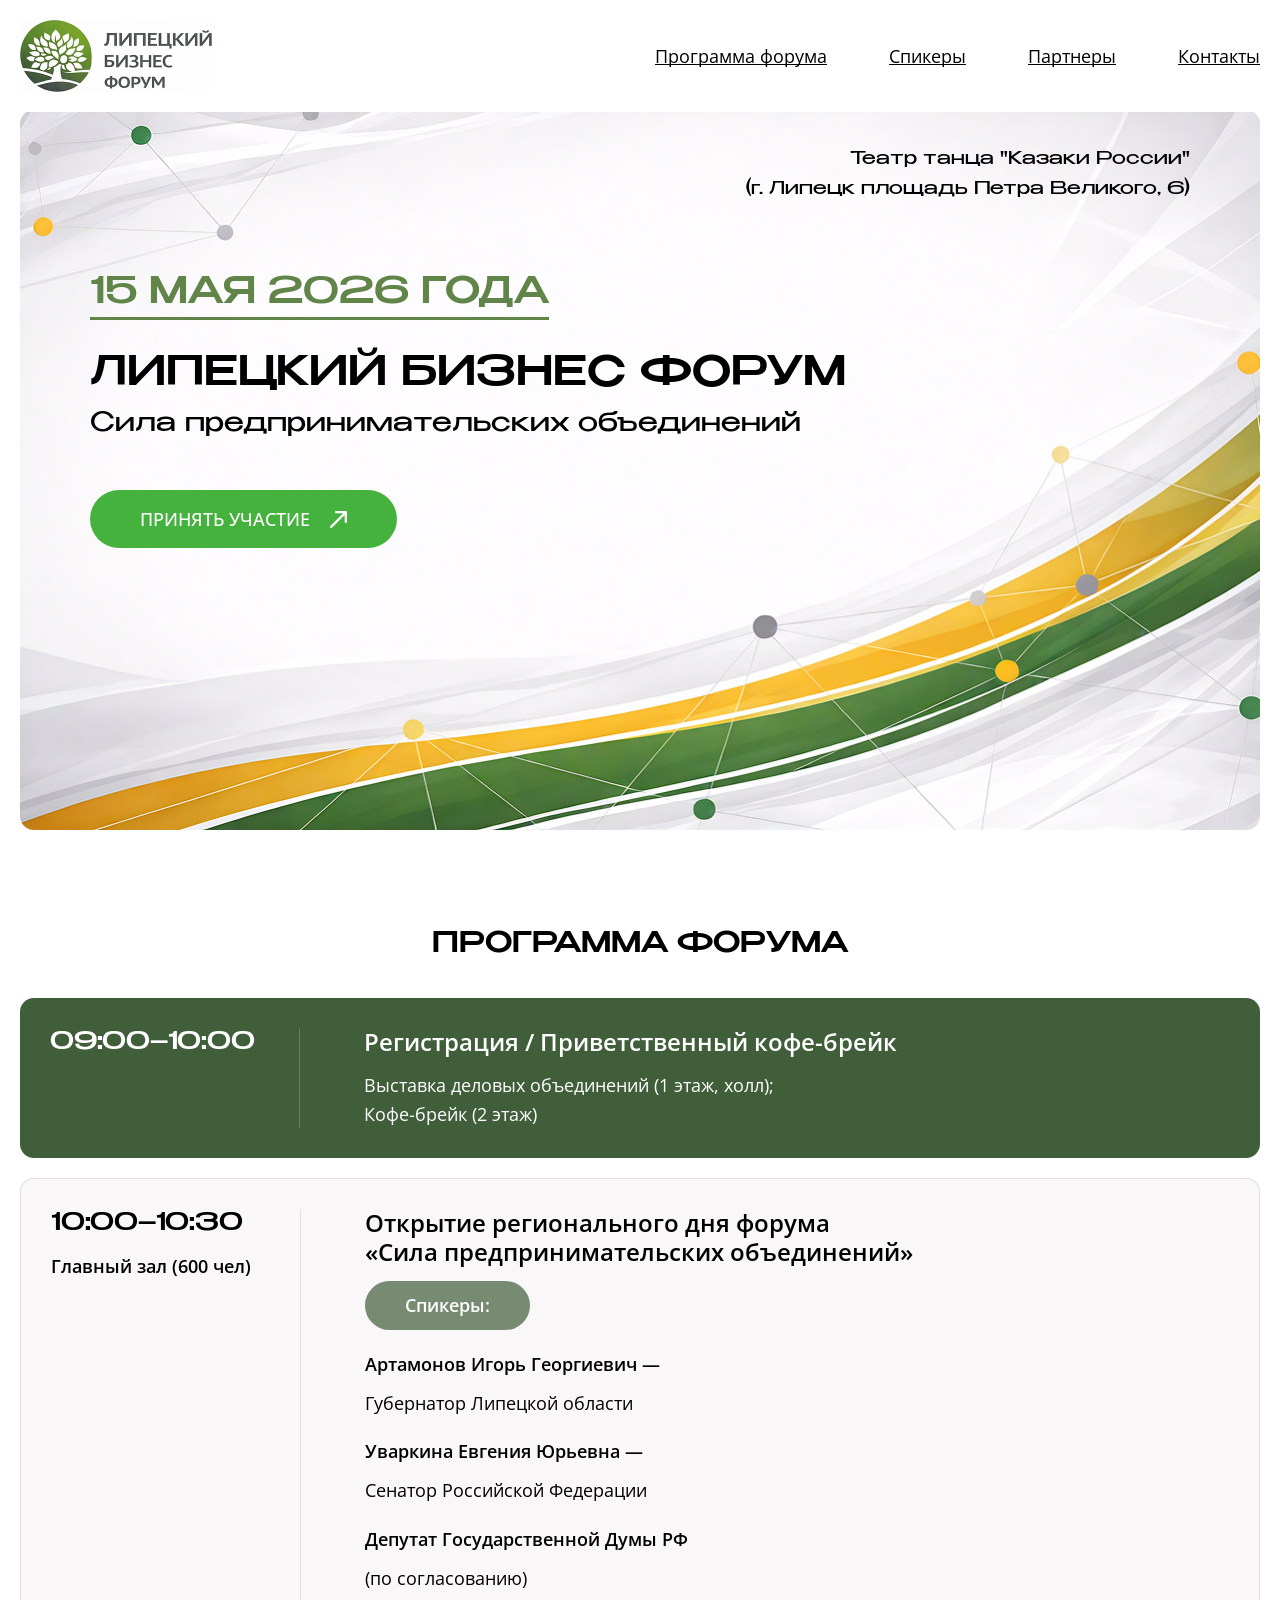
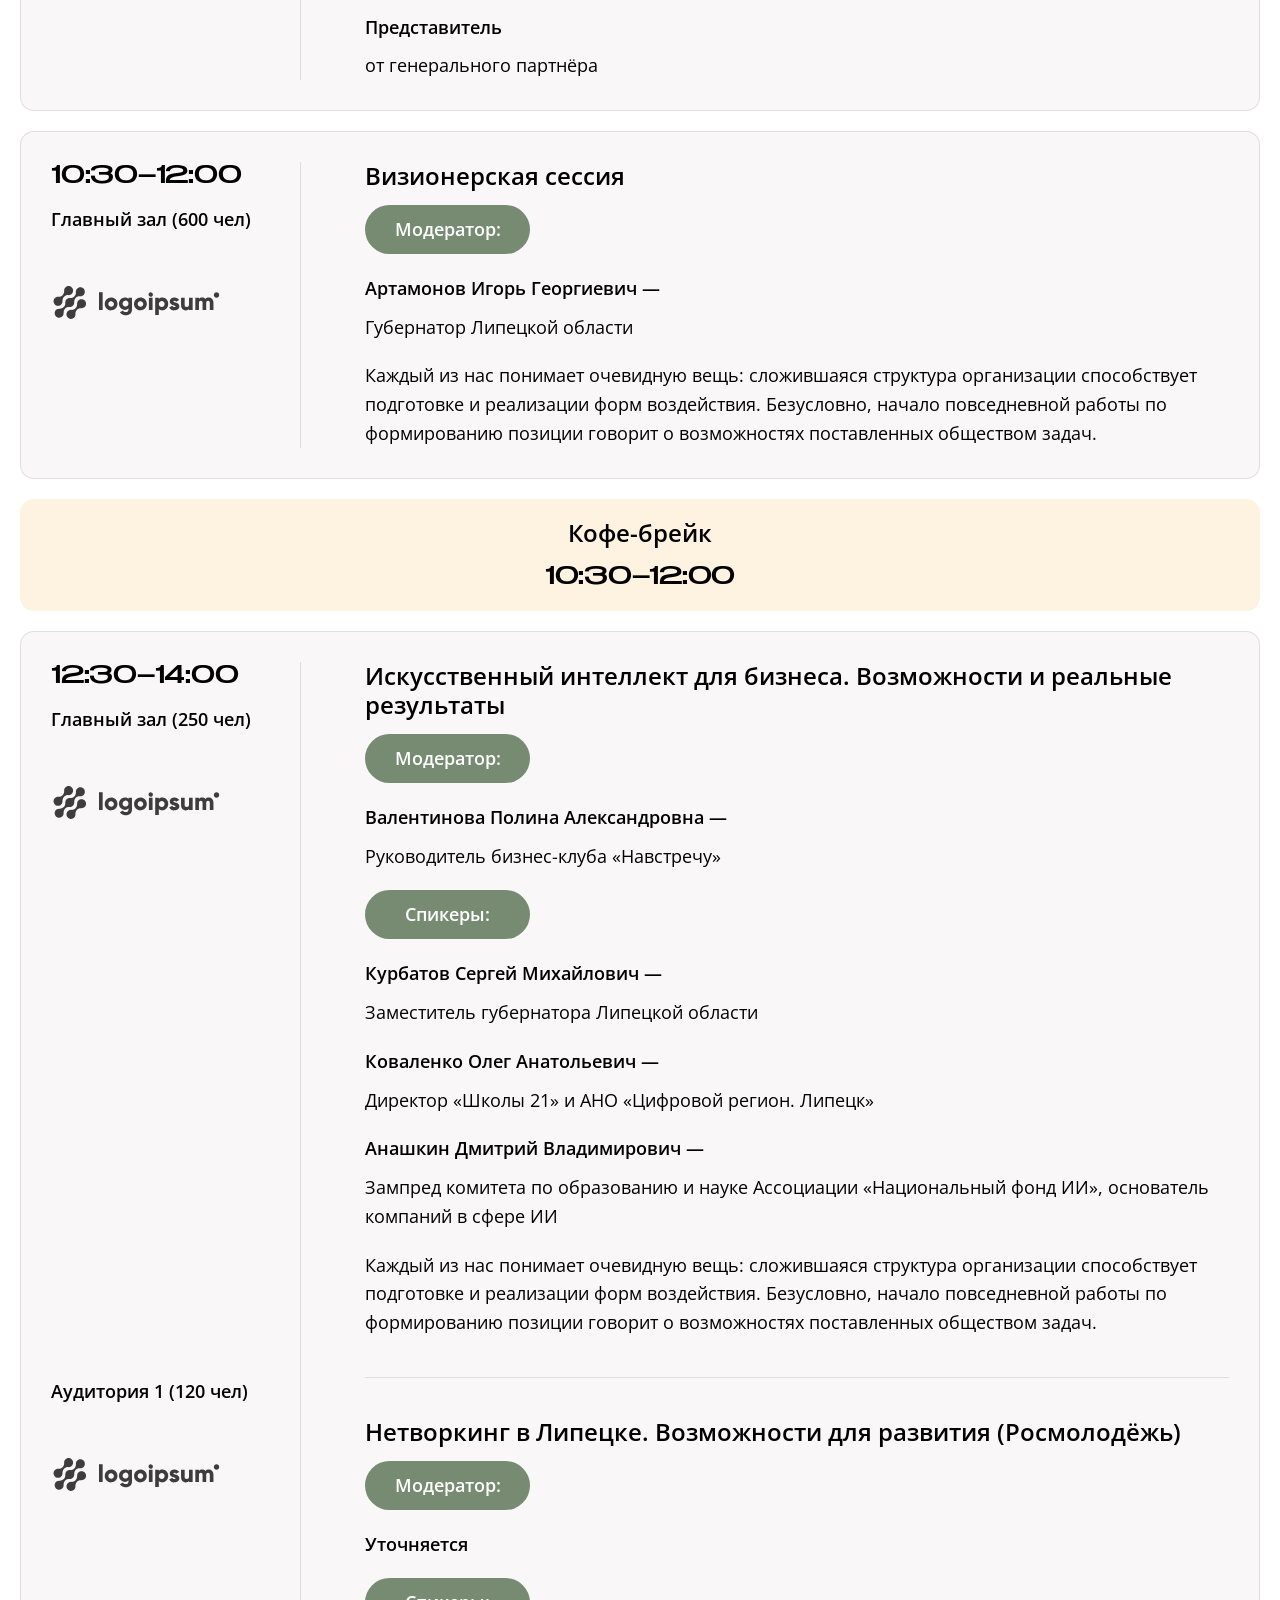
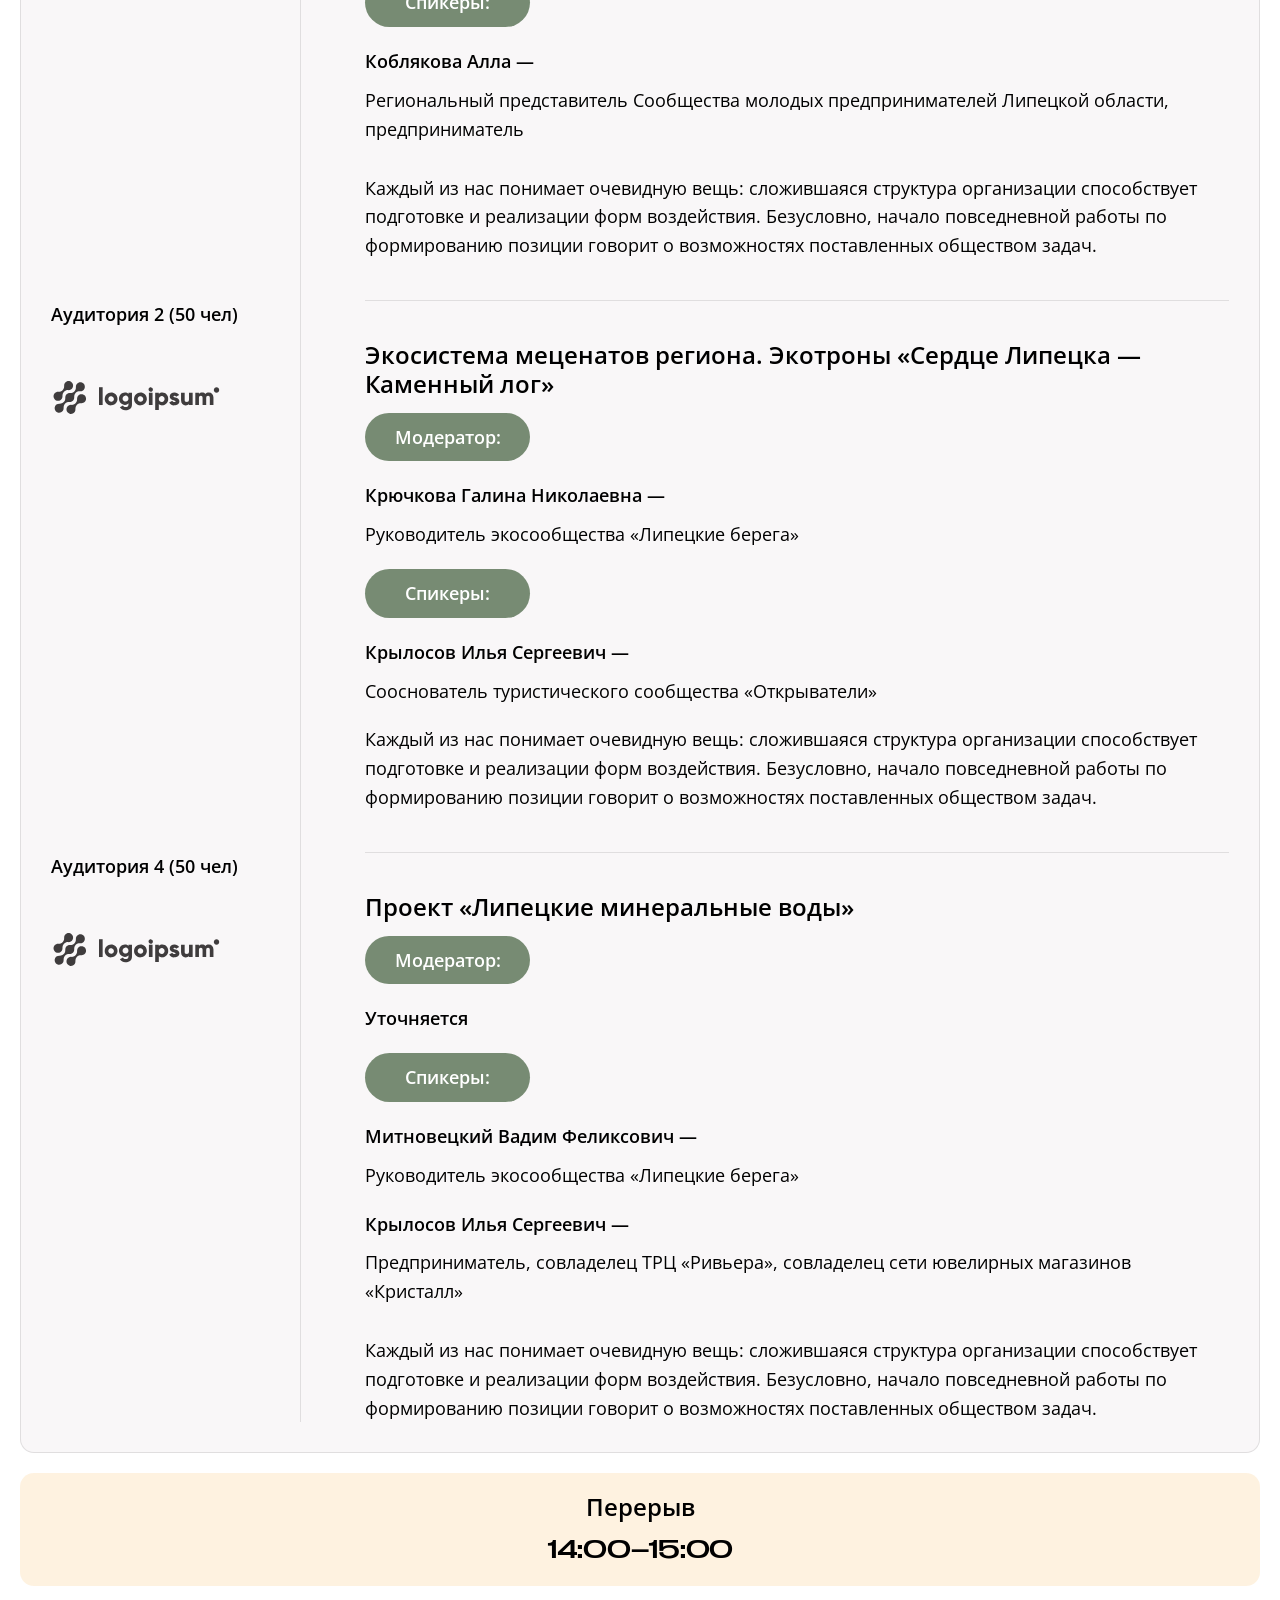
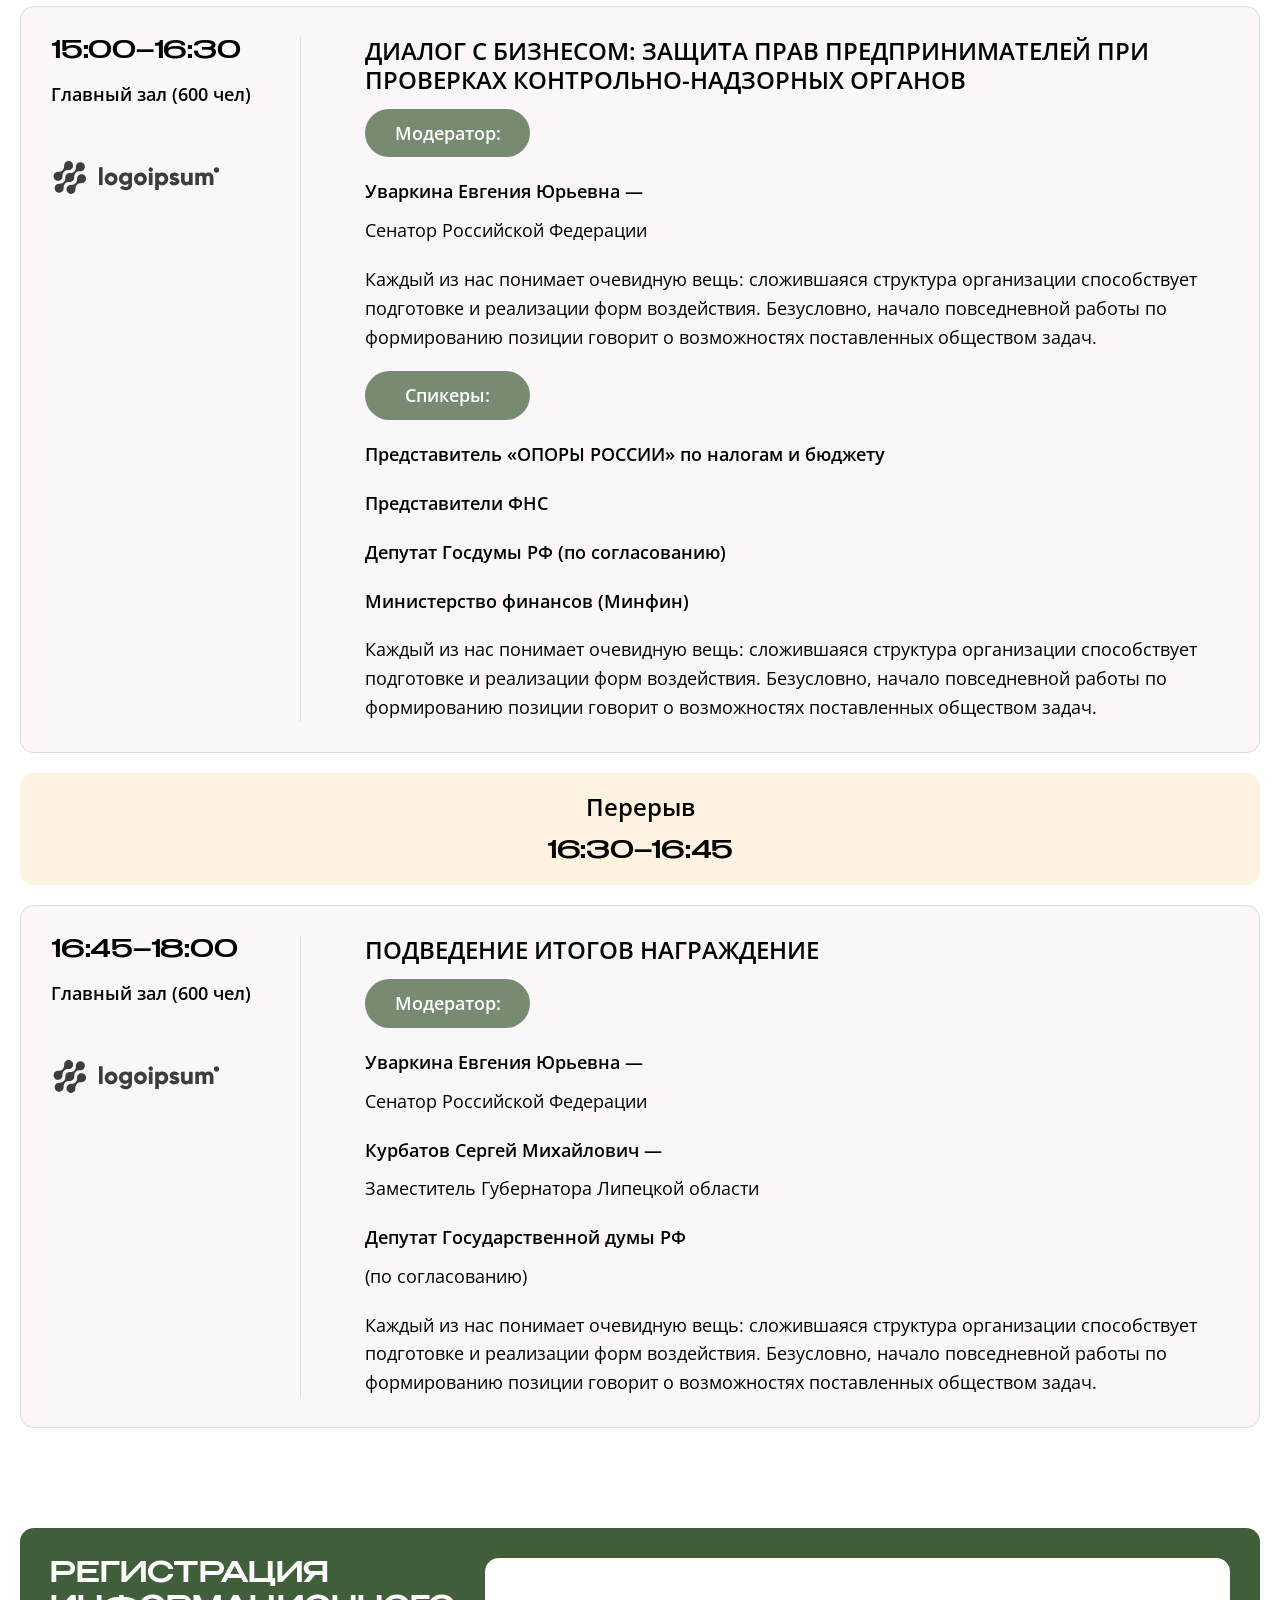
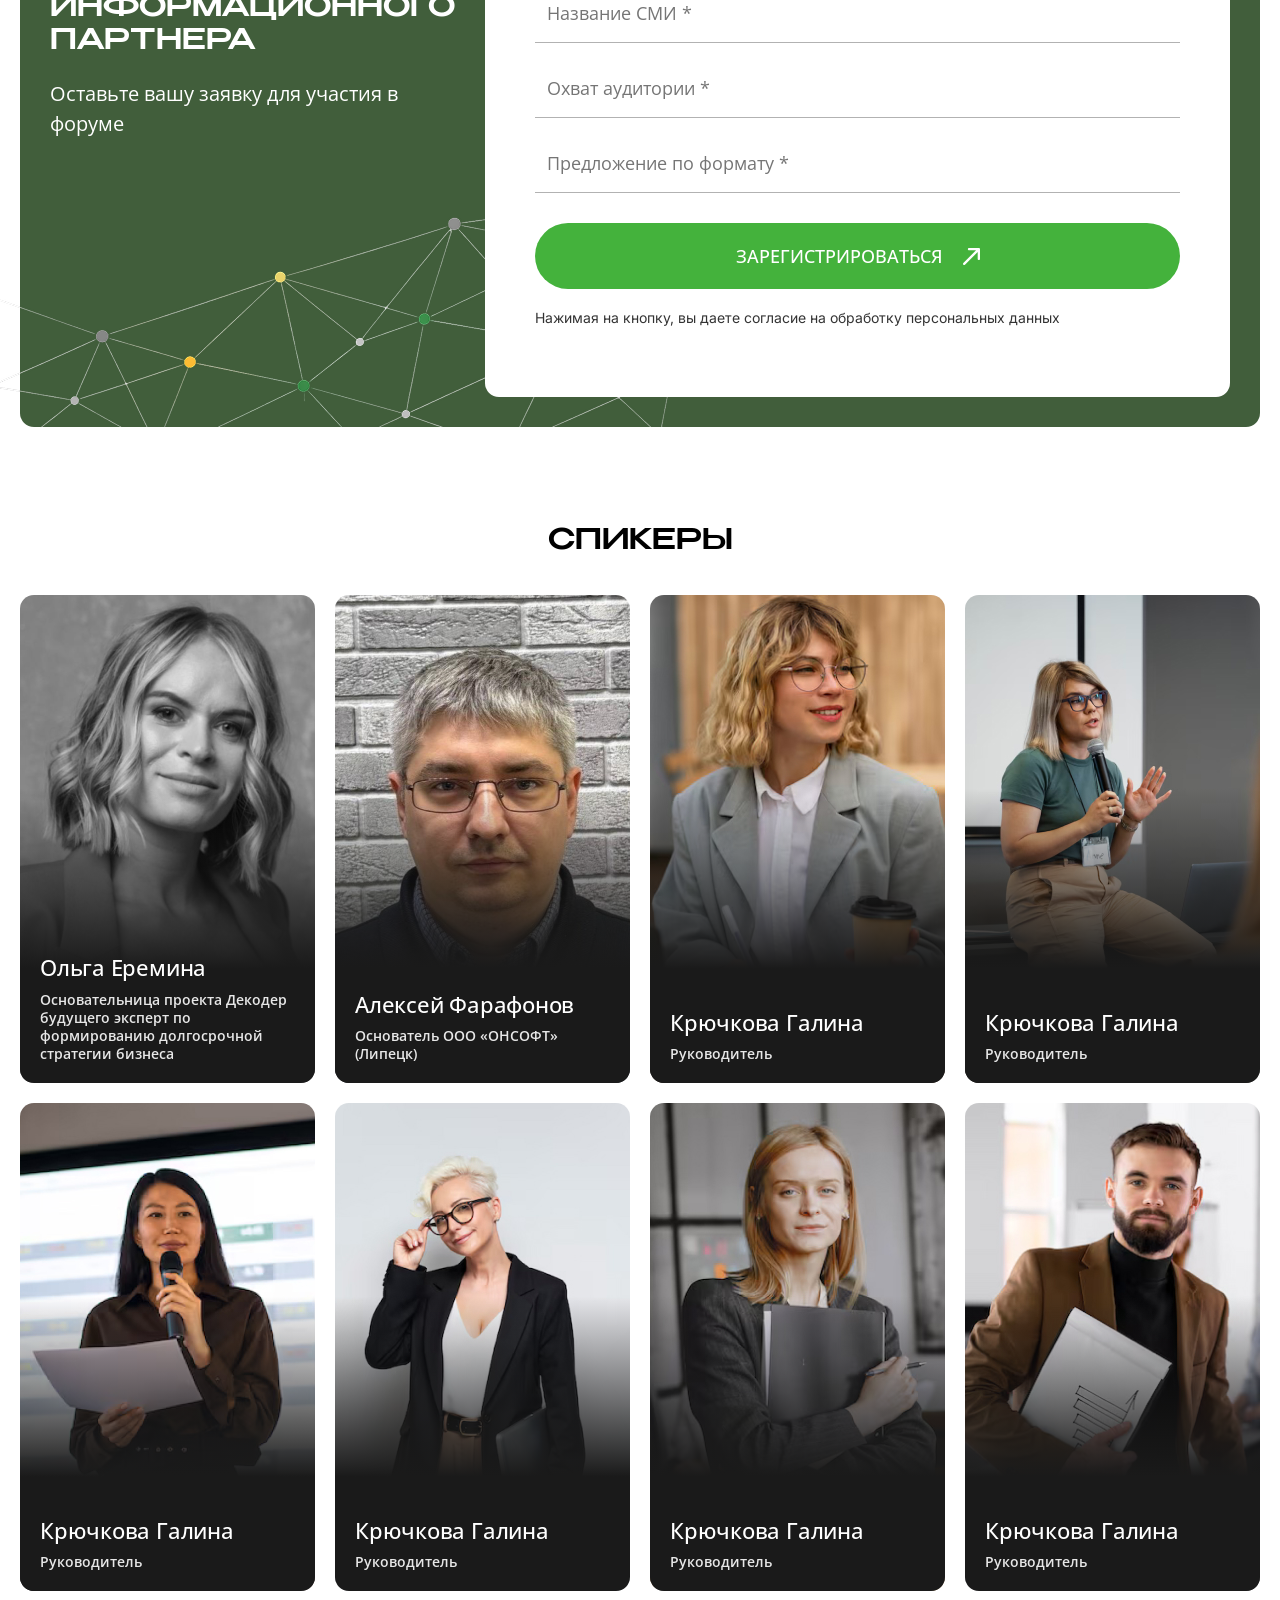
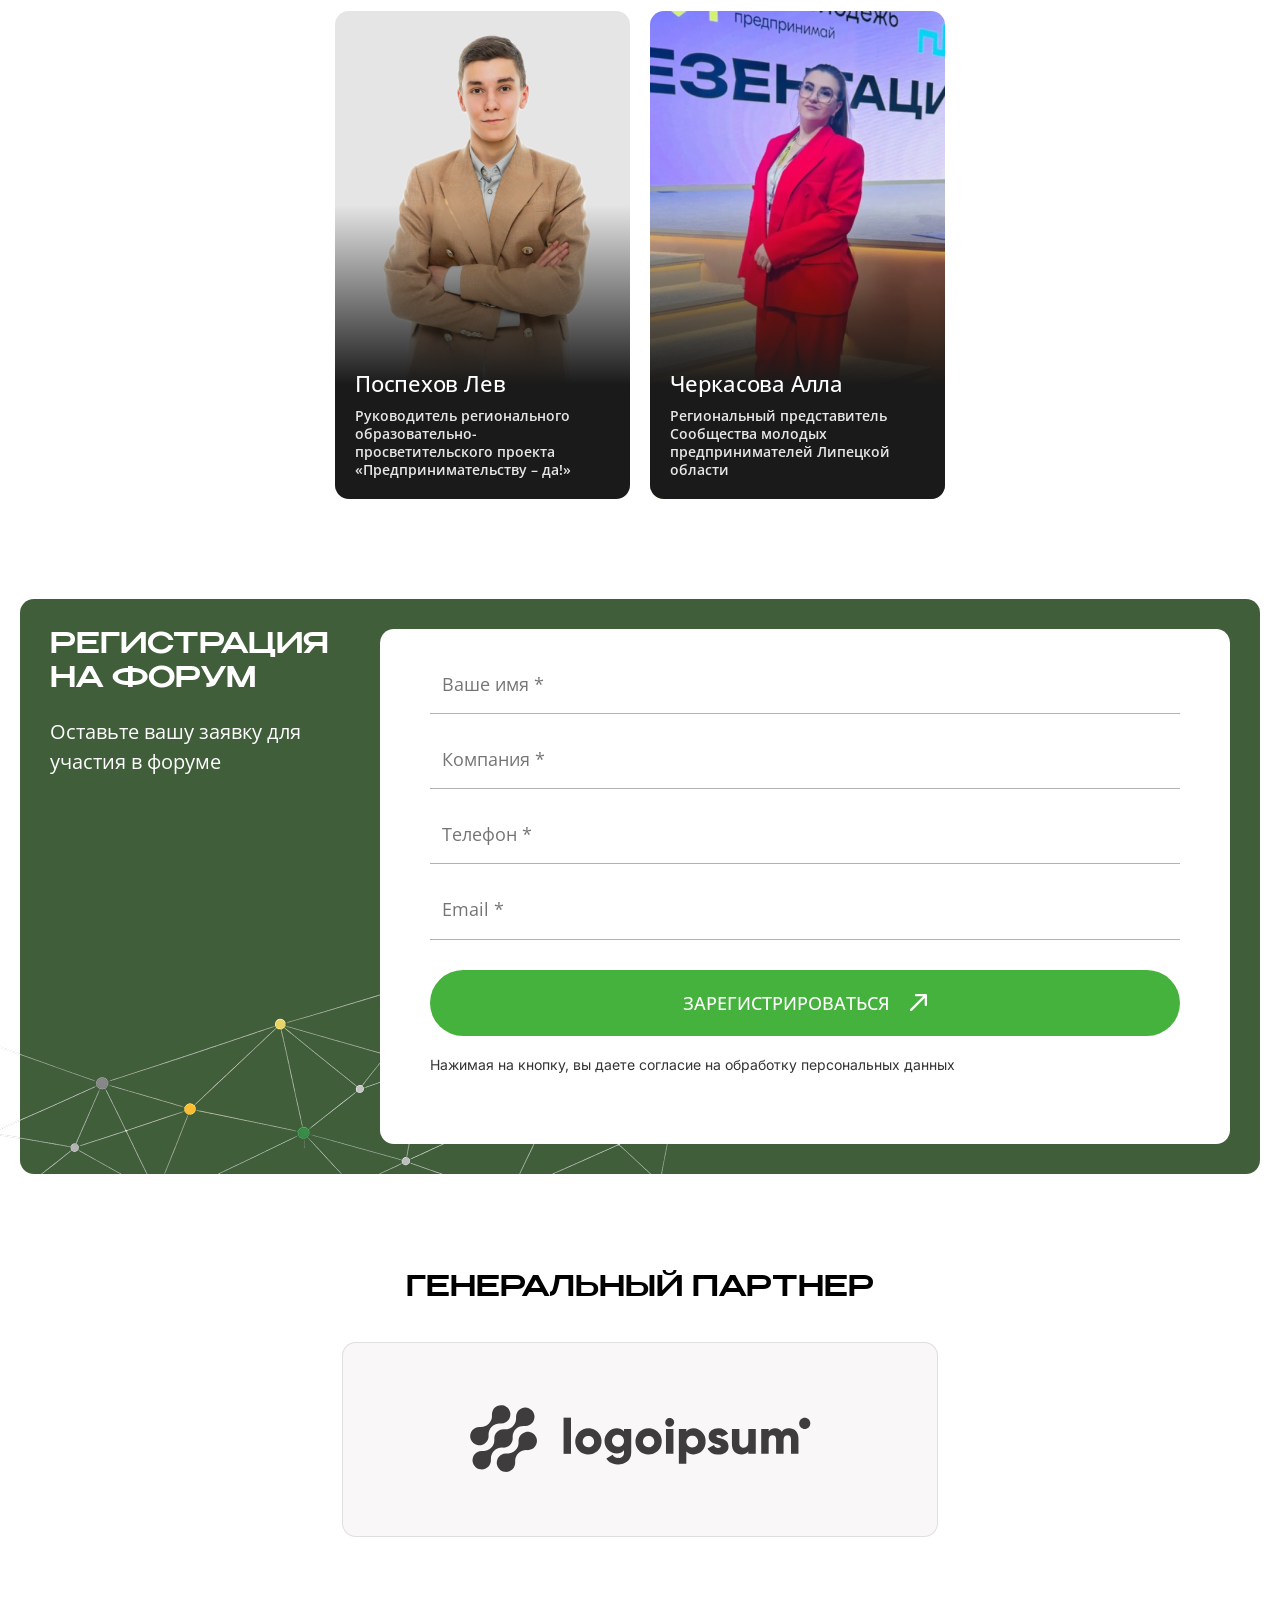
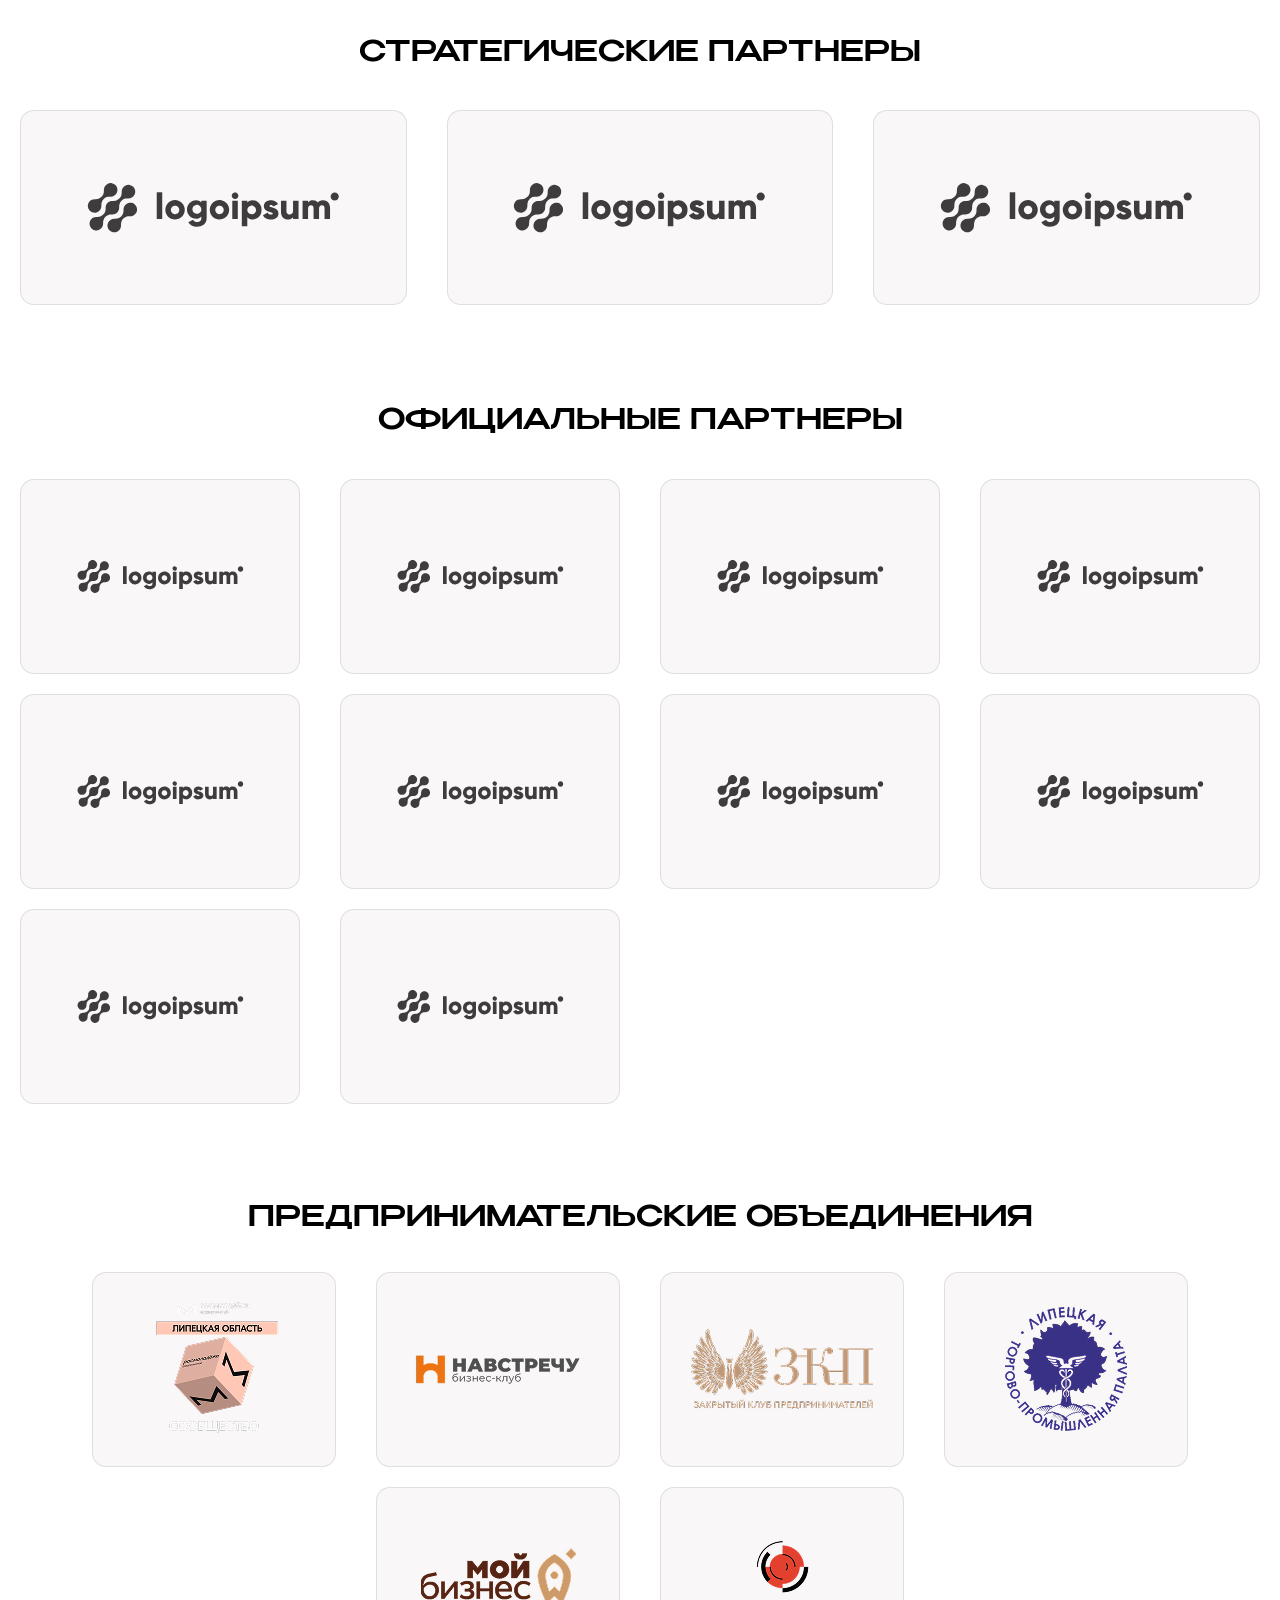
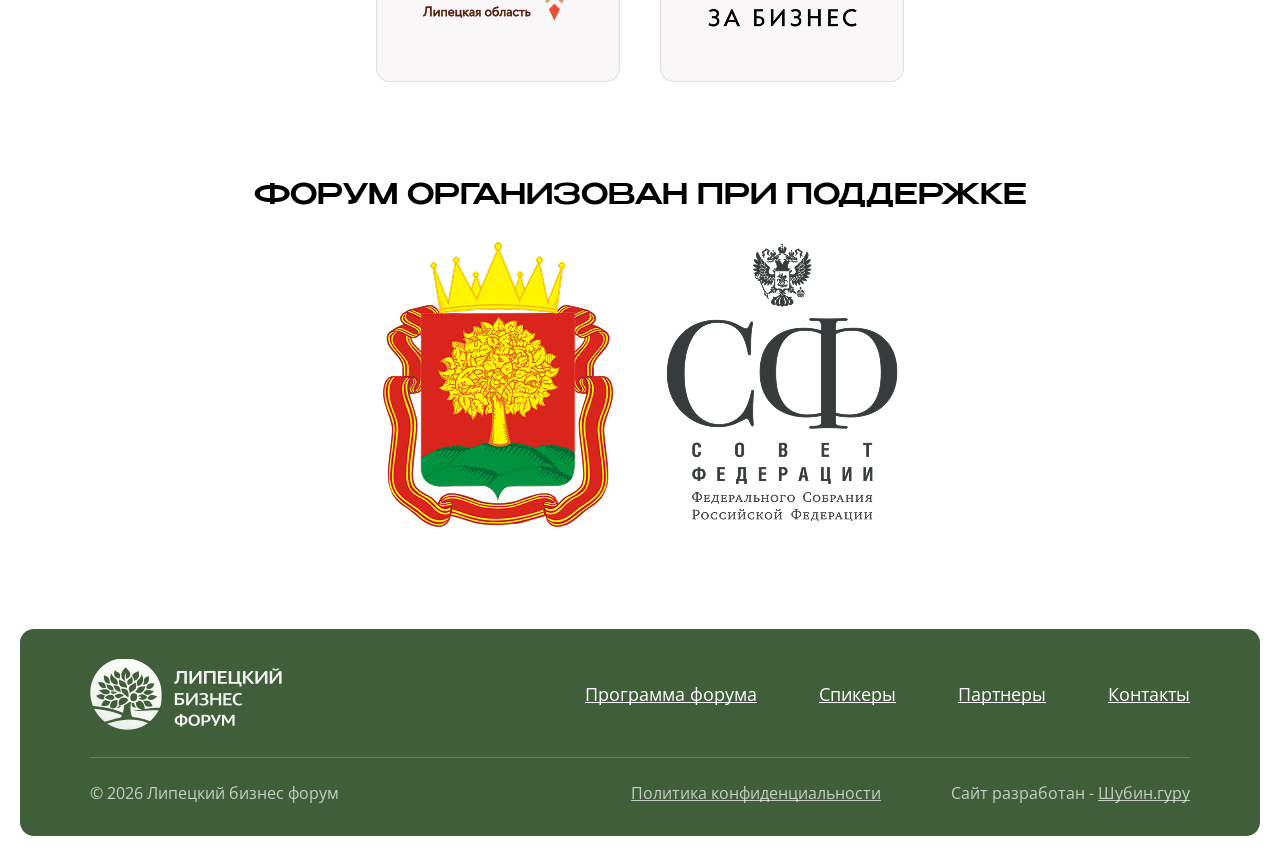
==== commit 18d5035d: "Add files via upload" ====
--- a/index.html
+++ b/index.html
@@ -1,15 +1,21 @@
 <!DOCTYPE html>
-<html lang="en">
+<html lang="ru">
 
 <head>
 	<meta charset="UTF-8">
 	<meta name="viewport" content="width=device-width, initial-scale=1.0">
+	<meta property="og:title" content="Липецкий бизнес форум 2026 — Сила предпринимательских объединений">
+	<meta property="og:description"
+		content="Программа форума, спикеры, партнеры и регистрация участников. 15 мая 2026 года, Липецк.">
+	<meta property="og:type" content="website">
 
 	<link rel="stylesheet" href="css/hystmodal.min.css">
 
 	<link rel="stylesheet" href="css/styles.css">
 
-	<title>Test</title>
+	<title>Липецкий бизнес форум 2026 | Программа, спикеры, регистрация</title>
+	<meta name="description"
+		content="Официальная страница Липецкого бизнес форума 2026. Узнайте программу мероприятия, список спикеров, партнеров и подайте заявку на участие.">
 </head>
 
 <body>
--- a/css/styles.css
+++ b/css/styles.css
@@ -1 +1 @@
-@import url(https://fonts.googleapis.com/css?family=Open+Sans:regular,500,600,700);@import url(https://fonts.googleapis.com/css?family=Inter:regular);@font-face{font-family:Benzin-Regular;src:url(../fonts/benzin-regular.woff2) format("woff2"),url(../fonts/benzin-regular.woff) format("woff");font-weight:400;font-style:normal;font-display:swap}@font-face{font-family:Benzin-Medium;src:url(../fonts/benzin-medium.woff2) format("woff2"),url(../fonts/benzin-medium.woff) format("woff");font-weight:500;font-style:normal;font-display:swap}.footer{padding-bottom:19px}.footer__wrapper{background:#415e3b;border-radius:14px;padding:30px 70px}.footer__top{display:flex;justify-content:space-between;align-items:center;gap:30px}.footer__top:not(:last-child){margin-bottom:27px}.footer__logo img{width:192px;height:71px;object-fit:cover;object-position:center}.footer__menu ul{display:flex;gap:62px}.footer__menu ul li a{font-size:18px;text-decoration:underline;text-decoration-skip-ink:none;color:#fff}.footer__bottom{padding-top:23px;border-top:1px solid rgba(255,255,255,.2);display:flex;justify-content:space-between;align-items:center;gap:20px}.footer__bottom ul{display:flex;gap:70px;align-items:center}.footer__bottom ul li a{font-size:16px;line-height:160%;text-decoration:underline;text-decoration-skip-ink:none;text-align:center;color:rgba(255,255,255,.7)}.footer__bottom ul li a span{text-decoration:underline;text-decoration-skip-ink:none;text-align:center}.footer__bottom ul li:last-child a{text-decoration:none}.footer__copywrite{font-size:16px;line-height:160%;color:rgba(255,255,255,.7)}.header{padding:20px 0;position:fixed;top:0;left:0;width:100%;min-height:72px;z-index:100;background-color:#fff}.header__container{display:flex;justify-content:space-between;gap:60px;align-items:center}.header__logo img{width:192px;height:72px;object-fit:cover;object-position:center}.menu__list{display:flex;align-items:center;gap:62px}.menu__link{text-decoration:underline;text-decoration-skip-ink:none;transition:color .5s ease 0s}@media (any-hover:hover){.menu__link:hover{color:#d5831d}}.icon-menu{display:none}@font-face{font-family:Benzin-Regular;src:url(../fonts/benzin-regular.woff2) format("woff2"),url(../fonts/benzin-regular.woff) format("woff");font-weight:400;font-style:normal;font-display:swap}@font-face{font-family:Benzin-Medium;src:url(../fonts/benzin-medium.woff2) format("woff2"),url(../fonts/benzin-medium.woff) format("woff");font-weight:500;font-style:normal;font-display:swap}:root{--main-font-family:"Open Sans",sans-serif;--main-text-color:#000;--main-font-size:18px;--second-family:"Benzin-Medium",sans-serif;--third-family:"Inter",sans-serif;--font3:"Benzin-Regular",sans-serif}*{padding:0;margin:0;border:0}*,:after,:before{box-sizing:border-box}body,html{height:100%;min-width:375px}body{color:var(--main-text-color);line-height:1;font-family:var(--main-font-family);font-size:var(--main-font-size);-ms-text-size-adjust:100%;-moz-text-size-adjust:100%;-webkit-text-size-adjust:100%;-webkit-font-smoothing:antialiased;-moz-osx-font-smoothing:grayscale}button,input,textarea{font-family:var(--main-font-family);font-size:inherit}button{cursor:pointer;color:inherit;background-color:inherit}a{color:inherit}a:visited{text-decoration:none}a:hover{text-decoration:none}ul li{list-style:none}img{vertical-align:top}h1,h2,h3,h4,h5,h6{font-weight:inherit;font-size:inherit}.wrapper{min-height:100%;display:flex;flex-direction:column;overflow:hidden}.wrapper>main{flex:1 1 auto}.wrapper>*{min-width:0}[class*=__container]{max-width:1409px;margin:0 auto;padding:0 20px}.hero{padding-top:110px}.hero__inner{position:relative;padding:34px 70px;border-radius:14px;overflow:hidden;min-height:720px}.hero__top p{text-align:right;max-width:450px;margin-left:auto;position:relative;z-index:10;font-family:var(--font3);line-height:167%}.hero__top:not(:last-child){margin-bottom:76px}.hero__time{display:inline-block;position:relative;z-index:10;font-family:var(--second-family);font-size:36px;line-height:75%;text-transform:uppercase;color:#618549;border-bottom:3px solid #618549;padding-bottom:10px}.hero__time:not(:last-child){margin-bottom:34px}.hero__title{position:relative;z-index:10;font-family:var(--second-family);font-size:40px;text-transform:uppercase}.hero__title:not(:last-child){margin-bottom:15px}.hero__text{position:relative;z-index:10;font-family:var(--font3);font-size:26px}.hero__text:not(:last-child){margin-bottom:50px}.hero__cta{position:relative;z-index:10}.hero__cta button{padding:17px 50px;background:#44b23c;border-radius:100px;display:inline-flex;align-items:center;gap:20px;transition:background .5s ease 0s}.hero__cta button span{font-weight:500;text-transform:uppercase;color:#fff}@media (any-hover:hover){.hero__cta button:hover{background:#379a30}}.hero__desktop-bg{position:absolute;top:0;left:0;width:100%;height:100%;object-fit:cover;object-position:center}.forum{padding:100px 0}.forum__seperate{border-radius:14px;padding:30px 50px;border:1px solid rgba(0,0,0,.1);background:#f9f7f8}.forum__seperate:not(:last-child){margin-bottom:20px}.forum__seperate_green{background:#415e3b;color:#fff;border:none}.forum__break:not(:last-child){margin-bottom:20px}.forum__subtitle{font-family:var(--second-family);font-size:28px;text-transform:uppercase;text-align:center}.forum__subtitle:not(:last-child){margin-bottom:40px}.row-forum{display:flex;gap:64px}.row-forum_green .row-forum__left{border-right:1px solid rgba(255,255,255,.2)}.row-forum__left{border-right:1px solid rgba(0,0,0,.1);flex:0 0 250px}.row-forum__time{font-family:var(--second-family);font-size:24px;line-height:120%;letter-spacing:-.01em}.row-forum__time:not(:last-child){margin-bottom:14px}.forum__seperate_parent .row-forum__rigt{padding:40px 0;border-top:1px solid rgba(0,0,0,.1)}.row-forum_first .row-forum__rigt{border:none!important;padding-top:0}.row-forum_last .row-forum__rigt{padding-bottom:0!important}.row-forum__label{font-weight:600;font-size:24px;line-height:120%}.row-forum__label:not(:last-child){margin-bottom:14px}.row-forum__inner{display:flex;align-items:flex-start;gap:20px}.row-forum__inner:not(:last-child){margin-bottom:20px}.row-forum__role{display:inline-block;padding:10px 29px;font-weight:600;line-height:160%;color:#fff;background:rgba(65,94,59,.7);border-radius:100px;min-width:165px;text-align:center}.row-forum__content{align-self:center}.row-forum__content p{line-height:160%}.row-forum__info{font-weight:600;line-height:160%}.row-forum__info:not(:last-child){margin-bottom:50px}.row-forum__image img{width:171px;height:37px;object-fit:cover;object-position:center}.row-forum__headline:not(:last-child){margin-bottom:20px}.row-forum__headline p{display:flex;gap:10px}.row-forum__headline p span{line-height:160%;font-weight:400}.row-forum__headline p .bold{font-weight:600!important;flex-shrink:0}.break-forum{padding:20px 24px;background:rgba(249,168,52,.15);border-radius:14px}.break-forum__title{font-weight:600;font-size:24px;line-height:120%;text-align:center}.break-forum__title:not(:last-child){margin-bottom:15px}.break-forum__time{font-family:var(--second-family);font-size:24px;line-height:120%;letter-spacing:-.01em;text-align:center}.callback__container{position:relative}.callback__wrapper{border-radius:14px;background:#415e3b;display:flex;padding:40px 70px;gap:30px;position:relative}.callback__content{position:relative;z-index:20;flex:0 0 527px}.callback__subtitle{position:relative;z-index:20;font-family:var(--second-family);font-size:28px;text-transform:uppercase;color:#fff;line-height:120%}.callback__subtitle:not(:last-child){margin-bottom:20px}.callback__text{position:relative;z-index:20;font-size:20px;line-height:150%;color:#fff}.callback__form{flex-grow:1;position:relative;z-index:20;border-radius:14px;background:#fff;padding:40px 50px}.callback__form input{padding-left:12px;padding-bottom:14px;display:block;width:100%;font-family:var(--font-family);font-weight:400;font-size:18px;line-height:167%;color:rgba(0,0,0,.5);border-bottom:1px solid rgba(0,0,0,.3);transition:border .5s ease 0s}.callback__form input:focus{outline:0;border-bottom:1px solid #44b23c}.callback__line{position:relative}.callback__line:not(:last-child){margin-bottom:30px}.callback__error{display:none;position:absolute;bottom:-15px;left:0;color:#ff4500;font-size:14px}.callback__button{display:block;width:100%;justify-content:center;background:#44b23c;border-radius:100px;padding:21px 50px;display:flex;align-items:center;gap:20px;transition:background .5s ease 0s}.callback__button span{font-weight:500;font-size:18px;text-transform:uppercase;color:#fff}.callback__button:not(:last-child){margin-bottom:20px}@media (any-hover:hover){.callback__button:hover{background:#379a30}}.callback__agrement{font-family:var(--third-family);font-size:14px;line-height:129%;color:rgba(0,0,0,.8)}.callback__decor{position:absolute;pointer-events:none;bottom:0;z-index:1;left:0}.speakers__cards>:nth-last-child(2){grid-column:2}.speakers__cards>:last-child{grid-column:3}.speakers{padding:100px 0}.speakers__subtitle{font-family:var(--second-family);font-size:28px;text-transform:uppercase;text-align:center}.speakers__subtitle:not(:last-child){margin-bottom:40px}.speakers__cards{display:grid;grid-template-columns:repeat(4,1fr);gap:20px}.speakers__card{position:relative;display:flex;flex-direction:column;justify-content:flex-end;height:488px;border-radius:14px;overflow:hidden}.speakers__card::after{content:"";position:absolute;width:100%;height:100%;top:0;left:0;background:linear-gradient(180deg,rgba(26,26,26,0) 39.66%,#1a1a1a 76.56%);pointer-events:none}@media (any-hover:hover){.speakers__card:hover .speakers__image{transform:scale(1.05)}}.speakers__content{position:relative;display:flex;flex-direction:column;align-items:flex-start;z-index:20;padding:20px;text-align:left}.speakers__title{font-weight:500;font-size:22px;line-height:120%;letter-spacing:-.01em;color:#fff}.speakers__title:not(:last-child){margin-bottom:10px}.speakers__text{font-weight:600;font-size:14px;line-height:130%;color:#e7e7e7}.speakers__image{position:absolute;top:0;left:0;width:100%;height:100%;object-fit:cover;object-position:center;transition:transform .5s ease 0s}.m-partner{padding-top:100px}.m-partner__subtitle{font-family:var(--second-family);font-size:28px;text-transform:uppercase;text-align:center}.m-partner__subtitle:not(:last-child){margin-bottom:40px}.m-partner__items{display:flex;justify-content:center}.m-partner__item{display:flex;justify-content:center;flex-direction:column;align-items:center;text-align:center;border:1px solid rgba(0,0,0,.1);border-radius:14px;padding:30px 50px;width:596px;height:195px;background:#f9f7f8;margin:0 auto}.s-partners{padding:100px 0}.s-partners__subtitle{font-family:var(--second-family);font-size:28px;text-transform:uppercase;text-align:center}.s-partners__subtitle:not(:last-child){margin-bottom:40px}.s-partners__cards{display:grid;grid-template-columns:repeat(3,1fr);gap:40px}.s-partners__card{display:flex;flex-direction:column;align-items:center;justify-content:center;text-align:center;border:1px solid rgba(0,0,0,.1);border-radius:14px;padding:30px 50px;width:433px;height:195px;background:#f9f7f8}.of-partners__subtitle{font-family:var(--second-family);font-size:28px;text-transform:uppercase;text-align:center}.of-partners__subtitle:not(:last-child){margin-bottom:40px}.of-partners__cards{display:grid;grid-template-columns:repeat(5,1fr);row-gap:20px;column-gap:40px}.of-partners__card{display:flex;flex-direction:column;align-items:center;justify-content:center;text-align:center;border:1px solid rgba(0,0,0,.1);border-radius:14px;padding:30px 50px;width:244px;height:195px;background:#f9f7f8}.p-partners{padding:100px 0}.p-partners__subtitle{font-family:var(--second-family);font-size:28px;text-transform:uppercase;text-align:center}.p-partners__subtitle:not(:last-child){margin-bottom:40px}.p-partners__wrapper{max-width:1096px;margin:0 auto;display:grid;grid-template-columns:repeat(4,1fr);column-gap:40px;row-gap:20px}.p-partners__card{display:flex;flex-direction:column;justify-content:center;align-items:center;text-align:center;border:1px solid rgba(0,0,0,.1);border-radius:14px;padding:30px 50px;background:#f9f7f8;width:244px;height:195px}.p-partners .p-partners__wrapper>:nth-last-child(2){grid-column:2}.p-partners .p-partners__wrapper>:last-child{grid-column:3}.orginaztion{padding-bottom:100px}.orginaztion__subtitle{font-family:var(--second-family);font-size:28px;text-transform:uppercase;text-align:center;color:#000}.orginaztion__subtitle:not(:last-child){margin-bottom:30px}.orginaztion__cards{display:flex;gap:50px;justify-content:center}.hystmodal__window_speaker-profile{max-width:963px;width:963px;border-radius:14px;padding:40px}.speaker-profile{display:flex;gap:50px;align-items:flex-start}.speaker-profile__image{overflow:hidden;border-radius:14px;flex:0 0 330px;position:relative;height:488px}.speaker-profile__image img{position:absolute;top:0;left:0;width:100%;height:100%;object-fit:cover;object-position:center}.speaker-profile__header:not(:last-child){margin-bottom:40px}.speaker-profile__name{font-family:var(--second-family);font-size:24px;line-height:120%;letter-spacing:-.01em}.speaker-profile__name:not(:last-child){margin-bottom:8px}.speaker-profile__role{font-weight:500;font-size:16px;line-height:130%}.speaker-profile__list{padding:40px 0;border-top:1px solid rgba(0,0,0,.19);border-bottom:1px solid rgba(0,0,0,.19)}.speaker-profile__list li{position:relative;padding-left:22px;font-weight:600;font-size:16px;line-height:160%}.speaker-profile__list li:not(:last-child){margin-bottom:8px}.speaker-profile__list li::before{position:absolute;content:"";top:50%;left:0;transform:translateY(-50%);width:10px;height:10px;flex:0 0 10px;background:#415e3b;border-radius:50%}.speaker-profile__list:not(:last-child){margin-bottom:40px}.speaker-profile__summary{font-size:14px;line-height:130%}.speaker-profile__close{position:absolute;top:30px;right:30px;cursor:pointer}.hystmodal__window_speaker-callback-form{width:491px;max-width:491px;border-radius:14px;background:#fff;padding:50px}.callback-form__subtitle{font-family:var(--second-family);font-size:24px;text-transform:uppercase}.callback-form__subtitle:not(:last-child){margin-bottom:32px}.callback-form__lines:not(:last-child){margin-bottom:30px}.callback-form__line{position:relative}.callback-form__line:not(:last-child){margin-bottom:30px}.callback-form__line input{display:block;width:100%;padding-left:12px;padding-bottom:14px;border-bottom:1px solid rgba(0,0,0,.3);font-family:var(--font-family);font-weight:400;font-size:18px;line-height:167%;color:rgba(0,0,0,.5);transition:border .5s ease 0s}.callback-form__line input:focus{outline:0;border-bottom:1px solid #44b23c}.callback-form__error{display:none;position:absolute;bottom:-15px;font-size:14px;color:#ff4500;display:none;left:0}.callback-form__button{display:flex;width:100%;justify-content:center;align-items:center;gap:20px;border-radius:100px;padding:22px 50px;background:#44b23c}.callback-form__button span{font-weight:500;font-size:18px;text-transform:uppercase;color:#fff}.callback-form__button:not(:last-child){margin-bottom:20px}.callback-form__message{font-family:var(--third-family);font-size:14px;line-height:129%;color:rgba(0,0,0,.8)}.callback-form__close{position:absolute;top:30px;right:30px;cursor:pointer}.error-message-text{opacity:0;visibility:hidden;font-family:var(--third-family);font-size:14px;line-height:129%;color:#f00000;transition:opacity .3s ease,visibility .3s ease;margin-top:12px}.callback-form.is-error .error-message-text,.callback__form.is-error .error-message-text{opacity:1;visibility:visible}.callback-form.is-error input,.callback__form.is-error input{border-bottom:1px solid #f00000!important;color:#f00000}.callback-form.is-error input::placeholder,.callback__form.is-error input::placeholder{color:#f00000;opacity:1}.callback-form input.is-invalid,.callback__form input.is-invalid{border-bottom:1px solid #f00000!important;color:#f00000}.callback-form input.is-invalid::placeholder,.callback__form input.is-invalid::placeholder{color:#f00000;opacity:1}*{padding:0;margin:0;border:0}*,:after,:before{box-sizing:border-box}body,html{height:100%;min-width:375px}body{color:var(--main-text-color);line-height:1;font-family:var(--main-font-family);font-size:var(--main-font-size);-ms-text-size-adjust:100%;-moz-text-size-adjust:100%;-webkit-text-size-adjust:100%;-webkit-font-smoothing:antialiased;-moz-osx-font-smoothing:grayscale}button,input,textarea{font-family:var(--main-font-family);font-size:inherit}button{cursor:pointer;color:inherit;background-color:inherit}a{color:inherit}a:visited{text-decoration:none}a:hover{text-decoration:none}ul li{list-style:none}img{vertical-align:top}h1,h2,h3,h4,h5,h6{font-weight:inherit;font-size:inherit}:root{--main-font-family:"Open Sans",sans-serif;--main-text-color:#000;--main-font-size:18px;--second-family:"Benzin-Medium",sans-serif;--third-family:"Inter",sans-serif;--font3:"Benzin-Regular",sans-serif}+@import url(https://fonts.googleapis.com/css?family=Open+Sans:regular,500,600,700);@import url(https://fonts.googleapis.com/css?family=Inter:regular);@font-face{font-family:Benzin-Regular;src:url(../fonts/benzin-regular.woff2) format("woff2"),url(../fonts/benzin-regular.woff) format("woff");font-weight:400;font-style:normal;font-display:swap}@font-face{font-family:Benzin-Medium;src:url(../fonts/benzin-medium.woff2) format("woff2"),url(../fonts/benzin-medium.woff) format("woff");font-weight:500;font-style:normal;font-display:swap}.footer{padding-bottom:19px}.footer__wrapper{background:#415e3b;border-radius:14px;padding:30px 70px}@media (max-width:991.98px){.footer__wrapper{padding:30px 40px}}.footer__top{display:flex;justify-content:space-between;align-items:center;flex-wrap:wrap;gap:30px}.footer__top:not(:last-child){margin-bottom:27px}.footer__logo img{width:192px;height:71px;object-fit:cover;object-position:center}.footer__menu ul{display:flex;flex-wrap:wrap;gap:62px}@media (max-width:991.98px){.footer__menu ul{gap:35px}}.footer__menu ul li a{font-size:18px;text-decoration:underline;text-decoration-skip-ink:none;color:#fff}.footer__bottom{padding-top:23px;border-top:1px solid rgba(255,255,255,.2);display:flex;justify-content:space-between;align-items:center;gap:20px;flex-wrap:wrap}@media (max-width:479.98px){.footer__bottom{gap:10px}}.footer__bottom ul{display:flex;gap:70px;align-items:center;flex-wrap:wrap}@media (max-width:991.98px){.footer__bottom ul{gap:30px}}@media (max-width:479.98px){.footer__bottom ul{gap:10px}}.footer__bottom ul li a{font-size:16px;line-height:160%;text-decoration:underline;text-decoration-skip-ink:none;text-align:center;color:rgba(255,255,255,.7)}.footer__bottom ul li a span{text-decoration:underline;text-decoration-skip-ink:none;text-align:center}.footer__bottom ul li:last-child a{text-decoration:none}.footer__copywrite{font-size:16px;line-height:160%;color:rgba(255,255,255,.7)}.header{padding:20px 0;position:fixed;top:0;left:0;width:100%;min-height:72px;z-index:50;background-color:#fff}@media (max-width:479.98px){.header{padding:12px 0}}.header__container{display:flex;justify-content:space-between;gap:60px;align-items:center}@media (max-width:991.98px){.header__container{gap:30px}}.header__logo{position:relative;z-index:25}.header__logo img{width:192px;height:72px;object-fit:cover;object-position:center}@media (max-width:767.98px){.header__logo img{width:159px;height:59px}}@media (max-width:767.98px){.menu__body{position:fixed;top:0;left:-100%;width:100%;height:100%;background:#415e3b;padding-top:120px;padding-bottom:50px;padding-left:20px;padding-right:20px;overflow:auto;transition:left .5s ease 0s;z-index:20}.menu-open .menu__body{left:0}}.menu__list{display:flex;align-items:center;gap:62px}@media (max-width:991.98px){.menu__list{gap:30px}}@media (max-width:767.98px){.menu__list{flex-direction:column}}@media (max-width:479.98px){.menu__list{align-items:flex-start}}.menu__link{text-decoration:underline;text-decoration-skip-ink:none;transition:color .5s ease 0s}@media (any-hover:hover){.menu__link:hover{color:#d5831d}}@media (max-width:991.98px){.menu__link{font-size:16px}}@media (max-width:767.98px){.menu__link{color:#fff}}.icon-menu{display:none}@media (max-width:767.98px){.icon-menu{display:block;position:relative;cursor:pointer;width:30px;height:22px;z-index:25}}@media (max-width:767.98px) and (any-hover:none){.icon-menu{cursor:default}}@media (max-width:767.98px){.icon-menu span,.icon-menu::after,.icon-menu::before{content:"";transition:all .3s ease 0s;right:0;position:absolute;width:100%;height:2px;background-color:#415e3b}.menu-open .icon-menu span,.menu-open .icon-menu::after,.menu-open .icon-menu::before{background-color:#fff}.icon-menu::before{top:0}.icon-menu::after{bottom:0}.icon-menu span{top:calc(50% - 1px)}.menu-open .icon-menu span{width:0}.menu-open .icon-menu::before{top:calc(50% - 1px);transform:rotate(-45deg)}.menu-open .icon-menu::after{bottom:calc(50% - 1px);transform:rotate(45deg)}}.logo{position:relative;display:inline-block}.logo__burger,.logo__destop{display:block;transition:opacity .3s ease,transform .3s ease,visibility 0s linear .5s}.logo__destop{opacity:1;visibility:visible;transform:translateY(0)}.logo__burger{position:absolute;top:0;left:0;opacity:0;visibility:hidden;transform:translateY(-10px);transition:opacity .3s ease,transform .3s ease,visibility 0s linear .3s}.menu-open .logo__destop{opacity:0;visibility:hidden;transform:translateY(10px);transition:opacity .3s ease,transform .3s ease,visibility 0s linear .3s}.menu-open .logo__burger{opacity:1;visibility:visible;transform:translateY(0);transition:opacity .3s ease,transform .3s ease,visibility 0s linear 0s}@font-face{font-family:Benzin-Regular;src:url(../fonts/benzin-regular.woff2) format("woff2"),url(../fonts/benzin-regular.woff) format("woff");font-weight:400;font-style:normal;font-display:swap}@font-face{font-family:Benzin-Medium;src:url(../fonts/benzin-medium.woff2) format("woff2"),url(../fonts/benzin-medium.woff) format("woff");font-weight:500;font-style:normal;font-display:swap}:root{--main-font-family:"Open Sans",sans-serif;--main-text-color:#000;--main-font-size:18px;--second-family:"Benzin-Medium",sans-serif;--third-family:"Inter",sans-serif;--font3:"Benzin-Regular",sans-serif}*{padding:0;margin:0;border:0}*,:after,:before{box-sizing:border-box}body,html{height:100%;min-width:375px}body{color:var(--main-text-color);line-height:1;font-family:var(--main-font-family);font-size:var(--main-font-size);-ms-text-size-adjust:100%;-moz-text-size-adjust:100%;-webkit-text-size-adjust:100%;-webkit-font-smoothing:antialiased;-moz-osx-font-smoothing:grayscale}button,input,textarea{font-family:var(--main-font-family);font-size:inherit}button{cursor:pointer;color:inherit;background-color:inherit}a{color:inherit}a:visited{text-decoration:none}a:hover{text-decoration:none}ul li{list-style:none}img{vertical-align:top}h1,h2,h3,h4,h5,h6{font-weight:inherit;font-size:inherit}.wrapper{min-height:100%;display:flex;flex-direction:column;overflow:hidden}.wrapper>main{flex:1 1 auto}.wrapper>*{min-width:0}[class*=__container]{max-width:1409px;margin:0 auto;padding:0 20px}.hero{padding-top:110px}@media (max-width:479.98px){.hero{padding-top:90px}}.hero__inner{position:relative;padding:34px 70px;border-radius:14px;overflow:hidden;min-height:720px}@media (max-width:991.98px){.hero__inner{padding:30px;min-height:595px}}@media (max-width:479.98px){.hero__inner{padding:20px;min-height:595px}}.hero__top p{text-align:right;max-width:450px;margin-left:auto;position:relative;z-index:10;font-family:var(--font3);line-height:167%}@media (max-width:991.98px){.hero__top p{font-size:16px}}@media (max-width:767.98px){.hero__top p{font-size:14px}}@media (max-width:479.98px){.hero__top p{font-size:12px}}.hero__top:not(:last-child){margin-bottom:76px}.hero__time{display:inline-block;position:relative;z-index:10;font-family:var(--second-family);font-size:36px;line-height:75%;text-transform:uppercase;color:#618549;border-bottom:3px solid #618549;padding-bottom:10px}.hero__time:not(:last-child){margin-bottom:34px}@media (max-width:991.98px){.hero__time{font-size:28px}}@media (max-width:767.98px){.hero__time{font-size:22px}}@media (max-width:479.98px){.hero__time{font-size:18px}}.hero__title{position:relative;z-index:10;font-family:var(--second-family);font-size:40px;text-transform:uppercase}.hero__title:not(:last-child){margin-bottom:15px}@media (max-width:991.98px){.hero__title{font-size:32px}}@media (max-width:767.98px){.hero__title{font-size:26px}}@media (max-width:479.98px){.hero__title{font-size:22px}}.hero__text{position:relative;z-index:10;font-family:var(--font3);font-size:26px;line-height:120%}.hero__text:not(:last-child){margin-bottom:50px}@media (max-width:767.98px){.hero__text:not(:last-child){margin-bottom:30px}}@media (max-width:991.98px){.hero__text{font-size:24px}}@media (max-width:767.98px){.hero__text{font-size:18px}}@media (max-width:479.98px){.hero__text{font-size:15px}}.hero__cta{position:relative;z-index:10}.hero__cta button{padding:17px 50px;background:#44b23c;border-radius:100px;display:inline-flex;align-items:center;gap:20px;transition:background .5s ease 0s}@media (max-width:767.98px){.hero__cta button{padding:14px 40px;gap:15px}.hero__cta button svg{width:13px}}@media (max-width:479.98px){.hero__cta button{font-size:14px}}.hero__cta button span{font-weight:500;text-transform:uppercase;color:#fff}@media (max-width:767.98px){.hero__cta button span{font-size:16px}}@media (max-width:479.98px){.hero__cta button span{font-size:14px}}@media (any-hover:hover){.hero__cta button:hover{background:#379a30}}.hero__desktop-bg{position:absolute;top:0;left:0;width:100%;height:100%;object-fit:cover;object-position:center}.forum{padding:100px 0}@media (max-width:767.98px){.forum{padding:60px 0}}.forum__seperate{border-radius:14px;padding:30px 50px;border:1px solid rgba(0,0,0,.1);background:#f9f7f8}.forum__seperate:not(:last-child){margin-bottom:20px}@media (max-width:767.98px){.forum__seperate:not(:last-child){margin-bottom:15px}}.forum__seperate_green{background:#415e3b;color:#fff;border:none}@media (max-width:1409px){.forum__seperate{padding:30px}}.forum__break:not(:last-child){margin-bottom:20px}.forum__subtitle{font-family:var(--second-family);font-size:28px;text-transform:uppercase;text-align:center}.forum__subtitle:not(:last-child){margin-bottom:40px}@media (max-width:991.98px){.forum__subtitle{font-size:24px}}@media (max-width:767.98px){.forum__subtitle{font-size:22px}}@media (max-width:479.98px){.forum__subtitle{font-size:20px}}.row-forum{display:flex;gap:64px}@media (max-width:991.98px){.row-forum{gap:30px}}@media (max-width:767.98px){.row-forum{flex-direction:column}}.row-forum_green .row-forum__left{border-right:1px solid rgba(255,255,255,.2)}@media (max-width:767.98px){.row-forum_green .row-forum__left{border-right:none;border-bottom:1px solid rgba(255,255,255,.2)}}.row-forum__left{border-right:1px solid rgba(0,0,0,.1);flex:0 0 250px}@media (max-width:991.98px){.row-forum__left{flex:0 0 220px}}@media (max-width:767.98px){.row-forum__left{flex:1 1 auto;padding-bottom:20px;border-right:none;border-bottom:1px solid rgba(0,0,0,.1)}}.row-forum__time{font-family:var(--second-family);font-size:24px;line-height:120%;letter-spacing:-.01em}.row-forum__time:not(:last-child){margin-bottom:14px}@media (max-width:991.98px){.row-forum__time{font-size:22px}}@media (max-width:767.98px){.row-forum__time{font-size:20px}}@media (max-width:479.98px){.row-forum__time{font-size:18px}}.forum__seperate_parent .row-forum__rigt{padding:40px 0;border-top:1px solid rgba(0,0,0,.1)}.row-forum_first .row-forum__rigt{border:none!important;padding-top:0}.row-forum_last .row-forum__rigt{padding-bottom:0!important}.row-forum__label{font-weight:600;font-size:24px;line-height:120%}.row-forum__label:not(:last-child){margin-bottom:14px}@media (max-width:767.98px){.row-forum__label:not(:last-child){margin-bottom:20px}}@media (max-width:991.98px){.row-forum__label{font-size:22px}}@media (max-width:479.98px){.row-forum__label{font-size:20px}}.row-forum__inner{display:flex;align-items:flex-start;gap:20px}.row-forum__inner:not(:last-child){margin-bottom:20px}@media (max-width:1409px){.row-forum__inner{flex-direction:column}}.row-forum__role{display:inline-block;padding:10px 29px;font-weight:600;line-height:160%;color:#fff;background:rgba(65,94,59,.7);border-radius:100px;min-width:165px;text-align:center}.row-forum__content{align-self:center}.row-forum__content p{line-height:160%}@media (max-width:767.98px){.row-forum__content p{font-size:16px}}@media (max-width:1409px){.row-forum__content{align-self:start}}.row-forum__info{font-weight:600;line-height:160%}.row-forum__info:not(:last-child){margin-bottom:50px}@media (max-width:767.98px){.row-forum__info:not(:last-child){margin-bottom:25px}}.row-forum__image img{width:171px;height:37px;object-fit:cover;object-position:center}.row-forum__headline:not(:last-child){margin-bottom:20px}.row-forum__headline p{display:flex;gap:10px}.row-forum__headline p span{line-height:160%;font-weight:400}.row-forum__headline p .bold{font-weight:600!important;flex-shrink:0}@media (max-width:1409px){.row-forum__headline p{flex-direction:column}}@media (max-width:767.98px){.row-forum__headline p{flex-direction:row;flex-wrap:wrap;gap:5px}}@media (max-width:479.98px){.row-forum__headline p{flex-direction:column}}.break-forum{padding:20px 24px;background:rgba(249,168,52,.15);border-radius:14px}.break-forum__title{font-weight:600;font-size:24px;line-height:120%;text-align:center}.break-forum__title:not(:last-child){margin-bottom:15px}@media (max-width:991.98px){.break-forum__title{font-size:22px}}@media (max-width:479.98px){.break-forum__title{font-size:20px}}.break-forum__time{font-family:var(--second-family);font-size:24px;line-height:120%;letter-spacing:-.01em;text-align:center}@media (max-width:991.98px){.break-forum__time{font-size:22px}}@media (max-width:767.98px){.break-forum__time{font-size:20px}}@media (max-width:479.98px){.break-forum__time{font-size:18px}}.callback__container{position:relative}.callback__wrapper{border-radius:14px;background:#415e3b;display:flex;padding:40px 70px;gap:30px;position:relative}@media (max-width:1409px){.callback__wrapper{padding:30px}}@media (max-width:991.98px){.callback__wrapper{flex-direction:column}}@media (max-width:767.98px){.callback__wrapper{padding:24px}}.callback__content{position:relative;z-index:20;flex:0 0 527px}@media (max-width:1409px){.callback__content{flex:0 0 300px}}@media (max-width:991.98px){.callback__content{flex:1 1 auto}}.callback__subtitle{position:relative;z-index:20;font-family:var(--second-family);font-size:28px;text-transform:uppercase;color:#fff;line-height:120%}.callback__subtitle:not(:last-child){margin-bottom:20px}@media (max-width:767.98px){.callback__subtitle:not(:last-child):not(:last-child){margin-bottom:16px}}@media (max-width:991.98px){.callback__subtitle{font-size:24px}}@media (max-width:767.98px){.callback__subtitle{font-size:22px}}@media (max-width:479.98px){.callback__subtitle{font-size:18px}}.callback__text{position:relative;z-index:20;font-size:20px;line-height:150%;color:#fff}@media (max-width:767.98px){.callback__text{font-size:18px}}@media (max-width:479.98px){.callback__text{font-size:16px}}.callback__form{flex-grow:1;position:relative;z-index:20;border-radius:14px;background:#fff;padding:40px 50px}@media (max-width:991.98px){.callback__form{padding:25px}}.callback__form input{padding-left:12px;padding-bottom:14px;display:block;width:100%;font-family:var(--font-family);font-weight:400;font-size:18px;line-height:167%;color:rgba(0,0,0,.5);border-bottom:1px solid rgba(0,0,0,.3);transition:border .5s ease 0s}.callback__form input:focus{outline:0;border-bottom:1px solid #44b23c}@media (max-width:767.98px){.callback__form input{font-size:16px}}@media (max-width:479.98px){.callback__form input{font-size:14px}}.callback__line{position:relative}.callback__line:not(:last-child){margin-bottom:30px}.callback__error{display:none;position:absolute;bottom:-15px;left:0;color:#ff4500;font-size:14px}.callback__button{display:block;width:100%;justify-content:center;background:#44b23c;border-radius:100px;padding:21px 50px;display:flex;align-items:center;gap:20px;transition:background .5s ease 0s}@media (max-width:767.98px){.callback__button{padding-top:14px;padding-bottom:14px}}@media (max-width:479.98px){.callback__button{font-size:14px}}.callback__button span{font-weight:500;font-size:18px;text-transform:uppercase;color:#fff}@media (max-width:767.98px){.callback__button span{font-size:16px}}@media (max-width:479.98px){.callback__button span{font-size:14px}}.callback__button:not(:last-child){margin-bottom:20px}@media (any-hover:hover){.callback__button:hover{background:#379a30}}.callback__agrement{font-family:var(--third-family);font-size:14px;line-height:129%;color:rgba(0,0,0,.8)}.callback__decor{position:absolute;pointer-events:none;bottom:0;z-index:1;left:0}@media (min-width:1256px){.speakers__cards>:nth-last-child(2){grid-column:2}.speakers__cards>:last-child{grid-column:3}}.speakers{padding:100px 0}@media (max-width:767.98px){.speakers{padding:60px 0}}.speakers__subtitle{font-family:var(--second-family);font-size:28px;text-transform:uppercase;text-align:center}.speakers__subtitle:not(:last-child){margin-bottom:40px}@media (max-width:767.98px){.speakers__subtitle:not(:last-child){margin-bottom:26px}}@media (max-width:991.98px){.speakers__subtitle{font-size:24px}}@media (max-width:767.98px){.speakers__subtitle{font-size:22px}}@media (max-width:479.98px){.speakers__subtitle{font-size:20px}}.speakers__cards{display:grid;grid-template-columns:repeat(4,1fr);gap:20px}@media (max-width:1255px){.speakers__cards{grid-template-columns:repeat(3,1fr)}}@media (max-width:767.98px){.speakers__cards{grid-template-columns:repeat(2,1fr)}}@media (max-width:500px){.speakers__cards{grid-template-columns:none}}.speakers__card{position:relative;display:flex;flex-direction:column;justify-content:flex-end;height:488px;border-radius:14px;overflow:hidden}@media (max-width:991.98px){.speakers__card{height:437px}}.speakers__card::after{content:"";position:absolute;width:100%;height:100%;top:0;left:0;background:linear-gradient(180deg,rgba(26,26,26,0) 39.66%,#1a1a1a 76.56%);pointer-events:none}@media (any-hover:hover){.speakers__card:hover .speakers__image{transform:scale(1.05)}}.speakers__content{position:relative;display:flex;flex-direction:column;align-items:flex-start;z-index:20;padding:20px;text-align:left}.speakers__title{font-weight:500;font-size:22px;line-height:120%;letter-spacing:-.01em;color:#fff}.speakers__title:not(:last-child){margin-bottom:10px}.speakers__text{font-weight:600;font-size:14px;line-height:130%;color:#e7e7e7}.speakers__image{position:absolute;top:0;left:0;width:100%;height:100%;object-fit:cover;object-position:center;transition:transform .5s ease 0s}.m-partner{padding-top:100px}@media (max-width:767.98px){.m-partner{padding-top:60px}}.m-partner__subtitle{font-family:var(--second-family);font-size:28px;text-transform:uppercase;text-align:center}.m-partner__subtitle:not(:last-child){margin-bottom:40px}@media (max-width:767.98px){.m-partner__subtitle:not(:last-child){margin-bottom:26px}}@media (max-width:991.98px){.m-partner__subtitle{font-size:24px}}@media (max-width:767.98px){.m-partner__subtitle{font-size:22px}}@media (max-width:479.98px){.m-partner__subtitle{font-size:20px}}.m-partner__items{display:flex;justify-content:center}.m-partner__item{display:flex;justify-content:center;flex-direction:column;align-items:center;text-align:center;border:1px solid rgba(0,0,0,.1);border-radius:14px;padding:30px 50px;width:596px;height:195px;background:#f9f7f8;margin:0 auto}@media (max-width:767.98px){.m-partner__item{width:100%;height:114px}}@media (max-width:767.98px){.m-partner__item img{width:206px;height:44px;object-fit:cover;object-position:center}}.s-partners{padding:100px 0}@media (max-width:767.98px){.s-partners{padding:60px 0}}.s-partners__subtitle{font-family:var(--second-family);font-size:28px;line-height:120%;text-transform:uppercase;text-align:center}.s-partners__subtitle:not(:last-child){margin-bottom:40px}@media (max-width:767.98px){.s-partners__subtitle:not(:last-child){margin-bottom:26px}}@media (max-width:991.98px){.s-partners__subtitle{font-size:24px}}@media (max-width:767.98px){.s-partners__subtitle{font-size:22px}}@media (max-width:479.98px){.s-partners__subtitle{font-size:20px}}.s-partners__cards{display:grid;grid-template-columns:repeat(3,1fr);gap:40px}@media (max-width:1210px){.s-partners__cards{grid-template-columns:repeat(2,1fr);gap:20px}}@media (max-width:991.98px){.s-partners__cards{grid-template-columns:none}}.s-partners__card{display:flex;flex-direction:column;align-items:center;justify-content:center;text-align:center;border:1px solid rgba(0,0,0,.1);border-radius:14px;padding:30px 50px;min-height:195px;background:#f9f7f8}@media (max-width:767.98px){.s-partners__card{width:100%;min-height:114px}}@media (max-width:767.98px){.s-partners__card img{width:206px;height:44px;object-fit:cover;object-position:center}}.of-partners__subtitle{font-family:var(--second-family);font-size:28px;text-transform:uppercase;text-align:center;line-height:120%}.of-partners__subtitle:not(:last-child){margin-bottom:40px}@media (max-width:767.98px){.of-partners__subtitle:not(:last-child){margin-bottom:26px}}@media (max-width:991.98px){.of-partners__subtitle{font-size:24px}}@media (max-width:767.98px){.of-partners__subtitle{font-size:22px}}@media (max-width:479.98px){.of-partners__subtitle{font-size:20px}}.of-partners__cards{display:grid;grid-template-columns:repeat(auto-fit,minmax(240px,1fr));row-gap:20px;column-gap:40px}.of-partners__card{display:flex;flex-direction:column;align-items:center;justify-content:center;text-align:center;border:1px solid rgba(0,0,0,.1);border-radius:14px;padding:30px 50px;height:195px;background:#f9f7f8}@media (max-width:767.98px){.of-partners__card{width:100%;height:114px}}@media (max-width:767.98px){.of-partners__card img{width:171px;height:37px;object-fit:cover;object-position:center}}.p-partners{padding:100px 0}@media (max-width:767.98px){.p-partners{padding:60px 0}}.p-partners__subtitle{font-family:var(--second-family);font-size:28px;text-transform:uppercase;text-align:center}.p-partners__subtitle:not(:last-child){margin-bottom:40px}@media (max-width:767.98px){.p-partners__subtitle:not(:last-child){margin-bottom:26px}}@media (max-width:991.98px){.p-partners__subtitle{font-size:24px}}@media (max-width:767.98px){.p-partners__subtitle{font-size:22px}}@media (max-width:479.98px){.p-partners__subtitle{font-size:20px}}.p-partners__wrapper{max-width:1096px;margin:0 auto;display:grid;grid-template-columns:repeat(4,1fr);column-gap:40px;row-gap:20px}@media (max-width:1200px){.p-partners__wrapper{grid-template-columns:repeat(auto-fill,minmax(244px,1fr));gap:20px}}@media (max-width:479.98px){.p-partners__wrapper{grid-template-columns:repeat(2,1fr);gap:16px}}.p-partners__card{display:flex;flex-direction:column;justify-content:center;align-items:center;text-align:center;border:1px solid rgba(0,0,0,.1);border-radius:14px;padding:30px 50px;background:#f9f7f8;width:244px;height:195px}@media (max-width:1200px){.p-partners__card{width:100%}}@media (max-width:767.98px){.p-partners__card{height:134px;padding:0}}@media (max-width:767.98px){.p-partners__card img{max-width:120px;max-height:110px}}@media (min-width:1201px){.p-partners .p-partners__wrapper>:nth-last-child(2){grid-column:2}.p-partners .p-partners__wrapper>:last-child{grid-column:3}}.orginaztion{padding-bottom:100px}@media (max-width:767.98px){.orginaztion{padding-bottom:60px}}.orginaztion__subtitle{font-family:var(--second-family);font-size:28px;text-transform:uppercase;text-align:center;color:#000}.orginaztion__subtitle:not(:last-child){margin-bottom:30px}@media (max-width:767.98px){.orginaztion__subtitle:not(:last-child){margin-bottom:26px}}@media (max-width:991.98px){.orginaztion__subtitle{font-size:24px}}@media (max-width:767.98px){.orginaztion__subtitle{font-size:22px}}@media (max-width:479.98px){.orginaztion__subtitle{font-size:20px}}.orginaztion__cards{display:flex;gap:50px;justify-content:center}@media (max-width:767.98px){.orginaztion__cards{gap:30px}}.orginaztion__card img{max-width:100%}.hystmodal__window_speaker-profile{max-width:963px;border-radius:14px;padding:40px}@media (min-width:991.98px){.hystmodal__window_speaker-profile{width:963px}}@media (max-width:991.98px){.hystmodal__window_speaker-profile{width:100%}}@media (max-width:767.98px){.hystmodal__window_speaker-profile{width:100%}}.speaker-profile{display:flex;gap:50px;align-items:flex-start}@media (max-width:991.98px){.speaker-profile{gap:30px}}@media (max-width:767.98px){.speaker-profile{flex-direction:column;gap:20px}}.speaker-profile__image{overflow:hidden;border-radius:14px;flex:0 0 330px;position:relative;height:488px}@media (max-width:991.98px){.speaker-profile__image{flex:0 0 300px}}@media (max-width:767.98px){.speaker-profile__image{flex:0 0 auto;width:100%}}.speaker-profile__image img{position:absolute;top:0;left:0;width:100%;height:100%;object-fit:cover;object-position:center}.speaker-profile__header:not(:last-child){margin-bottom:40px}@media (max-width:767.98px){.speaker-profile__header:not(:last-child){margin-bottom:20px}}.speaker-profile__name{font-family:var(--second-family);font-size:24px;line-height:120%;letter-spacing:-.01em}.speaker-profile__name:not(:last-child){margin-bottom:8px}@media (max-width:991.98px){.speaker-profile__name{font-size:24px}}@media (max-width:767.98px){.speaker-profile__name{font-size:22px}}@media (max-width:479.98px){.speaker-profile__name{font-size:20px}}.speaker-profile__role{font-weight:500;font-size:16px;line-height:130%}@media (max-width:479.98px){.speaker-profile__role{font-size:14px}}.speaker-profile__list{padding:40px 0;border-top:1px solid rgba(0,0,0,.19);border-bottom:1px solid rgba(0,0,0,.19)}@media (max-width:767.98px){.speaker-profile__list{padding:20px 0}}.speaker-profile__list li{position:relative;padding-left:22px;font-weight:600;font-size:16px;line-height:160%}.speaker-profile__list li:not(:last-child){margin-bottom:8px}.speaker-profile__list li::before{position:absolute;content:"";top:50%;left:0;transform:translateY(-50%);width:10px;height:10px;flex:0 0 10px;background:#415e3b;border-radius:50%}.speaker-profile__list:not(:last-child){margin-bottom:40px}@media (max-width:767.98px){.speaker-profile__list:not(:last-child){margin-bottom:20px}}.speaker-profile__summary{font-size:14px;line-height:130%}.speaker-profile__close{position:absolute;top:30px;right:30px;cursor:pointer}@media (max-width:767.98px){.speaker-profile__close{top:10px;right:10px}}.hystmodal__window_speaker-callback-form{width:491px;max-width:491px;border-radius:14px;background:#fff;padding:50px}@media (max-width:767.98px){.hystmodal__window_speaker-callback-form{width:100%;padding:30px}}.callback-form__subtitle{font-family:var(--second-family);font-size:24px;text-transform:uppercase}.callback-form__subtitle:not(:last-child){margin-bottom:32px}@media (max-width:767.98px){.callback-form__subtitle:not(:last-child){margin-bottom:26px}}@media (max-width:991.98px){.callback-form__subtitle{font-size:24px}}@media (max-width:767.98px){.callback-form__subtitle{font-size:22px}}@media (max-width:479.98px){.callback-form__subtitle{font-size:20px}}.callback-form__lines:not(:last-child){margin-bottom:30px}.callback-form__line{position:relative}.callback-form__line:not(:last-child){margin-bottom:30px}.callback-form__line input{display:block;width:100%;padding-left:12px;padding-bottom:14px;border-bottom:1px solid rgba(0,0,0,.3);font-family:var(--font-family);font-weight:400;font-size:18px;line-height:167%;color:rgba(0,0,0,.5);transition:border .5s ease 0s}.callback-form__line input:focus{outline:0;border-bottom:1px solid #44b23c}@media (max-width:767.98px){.callback-form__line input{font-size:16px}}.callback-form__error{display:none;position:absolute;bottom:-15px;font-size:14px;color:#ff4500;display:none;left:0}.callback-form__button{display:flex;width:100%;justify-content:center;align-items:center;gap:20px;border-radius:100px;padding:22px 50px;background:#44b23c}.callback-form__button span{font-weight:500;font-size:18px;text-transform:uppercase;color:#fff}@media (max-width:767.98px){.callback-form__button span{font-size:16px}}@media (max-width:479.98px){.callback-form__button span{font-size:14px}}.callback-form__button:not(:last-child){margin-bottom:20px}.callback-form__message{font-family:var(--third-family);font-size:14px;line-height:129%;color:rgba(0,0,0,.8)}.callback-form__close{position:absolute;top:30px;right:30px;cursor:pointer}@media (max-width:767.98px){.callback-form__close{top:20px;right:20px}}.error-message-text{opacity:0;visibility:hidden;font-family:var(--third-family);font-size:14px;line-height:129%;color:#f00000;transition:opacity .3s ease,visibility .3s ease;margin-top:12px}.callback-form.is-error .error-message-text,.callback__form.is-error .error-message-text{opacity:1;visibility:visible}.callback-form.is-error input,.callback__form.is-error input{border-bottom:1px solid #f00000!important;color:#f00000}.callback-form.is-error input::placeholder,.callback__form.is-error input::placeholder{color:#f00000;opacity:1}.callback-form input.is-invalid,.callback__form input.is-invalid{border-bottom:1px solid #f00000!important;color:#f00000}.callback-form input.is-invalid::placeholder,.callback__form input.is-invalid::placeholder{color:#f00000;opacity:1}.showmore{width:100%;display:block;border-radius:77px;padding:14px 38px;background:#d5831d;font-weight:500;font-size:14px;text-transform:uppercase;color:#fff;display:none}.showmore:not(:last-child){margin-bottom:20px}@media (max-width:767.98px){.showmore{display:block}}@media (max-width:767.98px){.forum__more{display:none}.forum__more.is-open{display:block}}.showmore.is-hidden{display:none!important}*{padding:0;margin:0;border:0}*,:after,:before{box-sizing:border-box}body,html{height:100%;min-width:375px}body{color:var(--main-text-color);line-height:1;font-family:var(--main-font-family);font-size:var(--main-font-size);-ms-text-size-adjust:100%;-moz-text-size-adjust:100%;-webkit-text-size-adjust:100%;-webkit-font-smoothing:antialiased;-moz-osx-font-smoothing:grayscale}button,input,textarea{font-family:var(--main-font-family);font-size:inherit}button{cursor:pointer;color:inherit;background-color:inherit}a{color:inherit}a:visited{text-decoration:none}a:hover{text-decoration:none}ul li{list-style:none}img{vertical-align:top}h1,h2,h3,h4,h5,h6{font-weight:inherit;font-size:inherit}:root{--main-font-family:"Open Sans",sans-serif;--main-text-color:#000;--main-font-size:18px;--second-family:"Benzin-Medium",sans-serif;--third-family:"Inter",sans-serif;--font3:"Benzin-Regular",sans-serif}
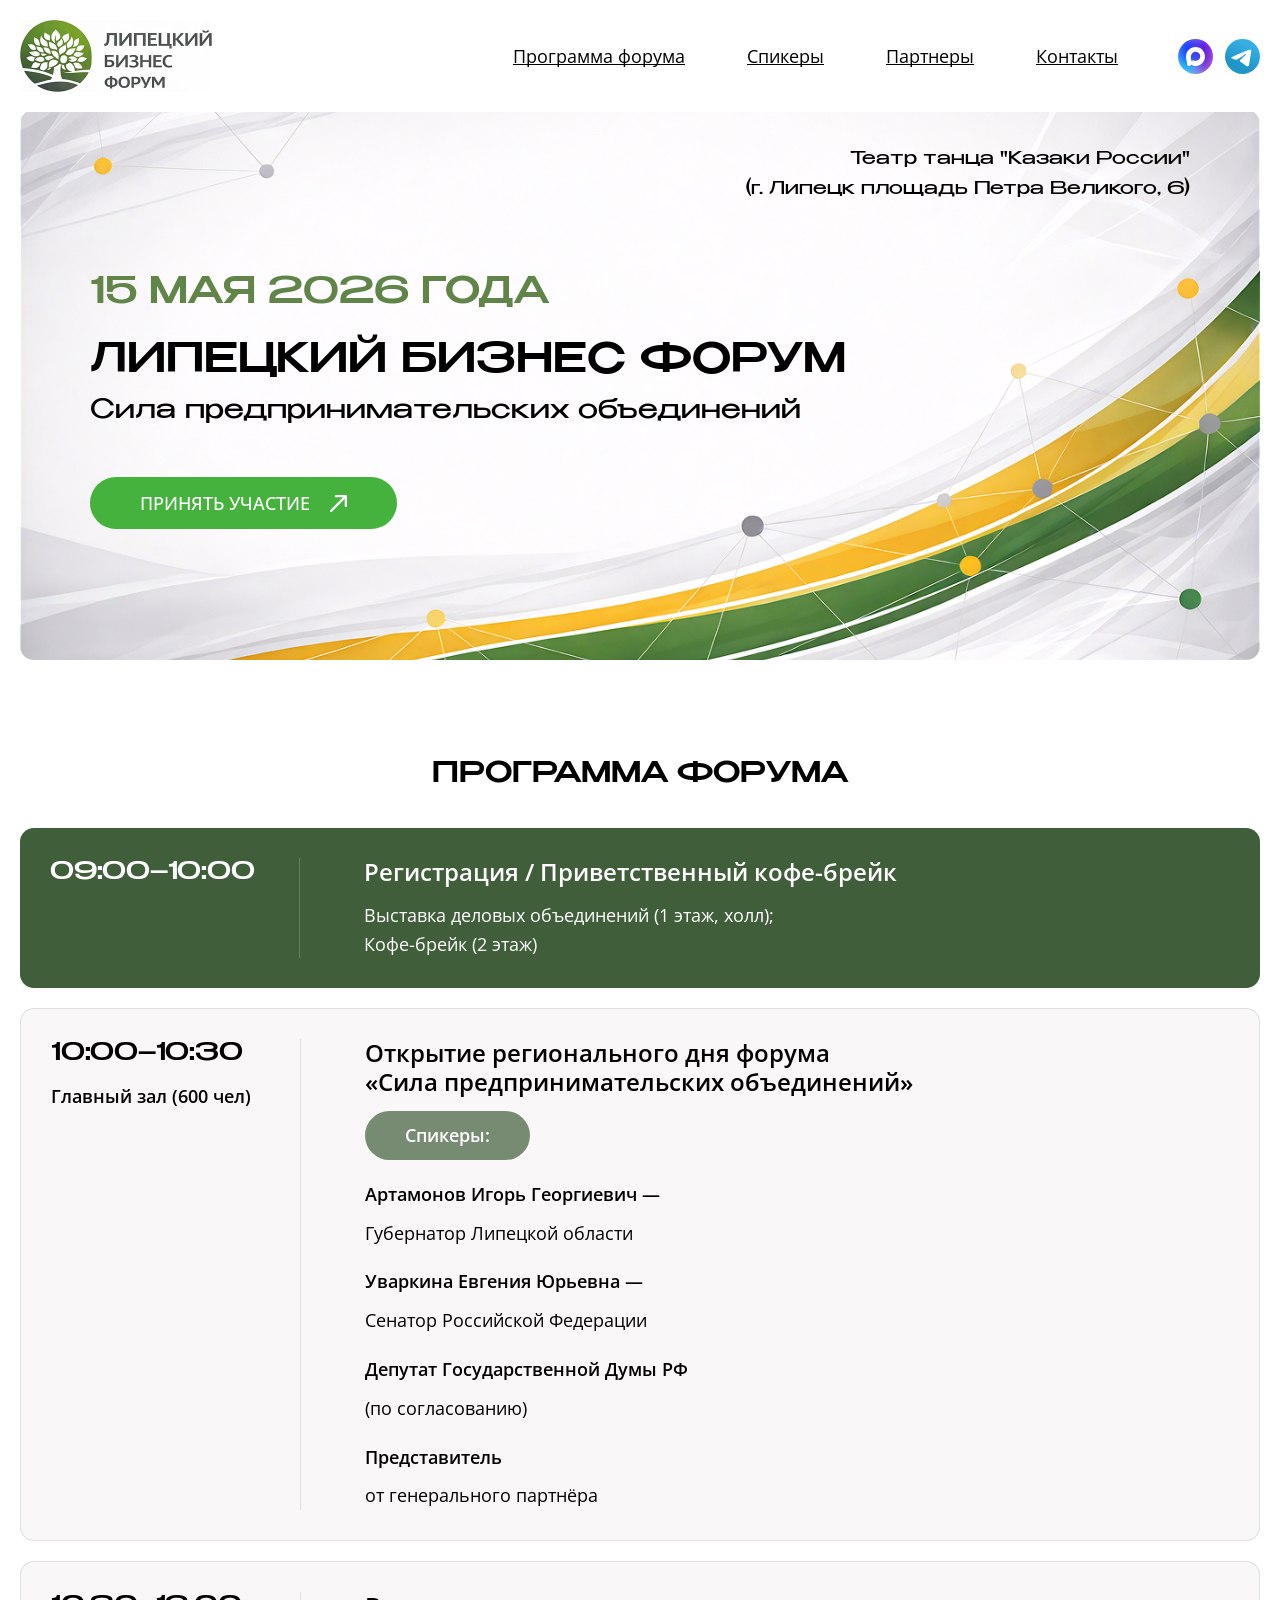
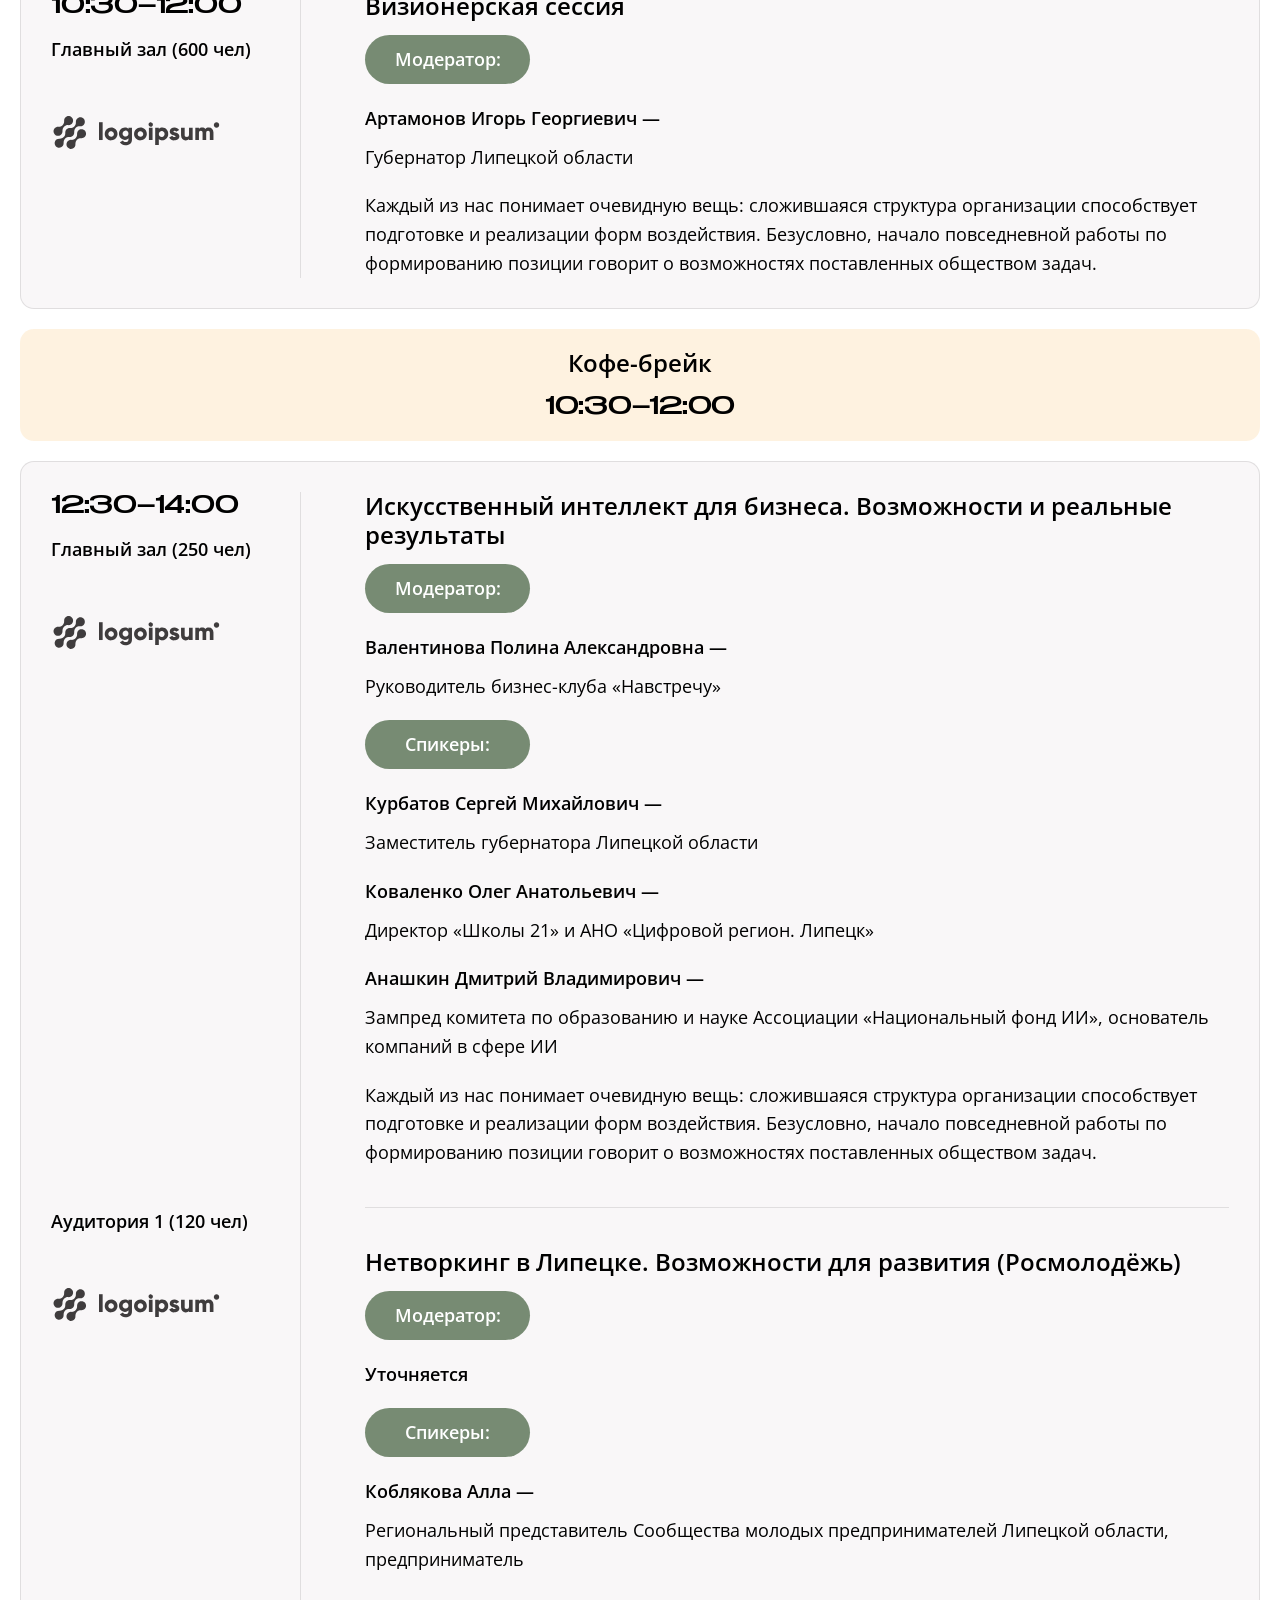
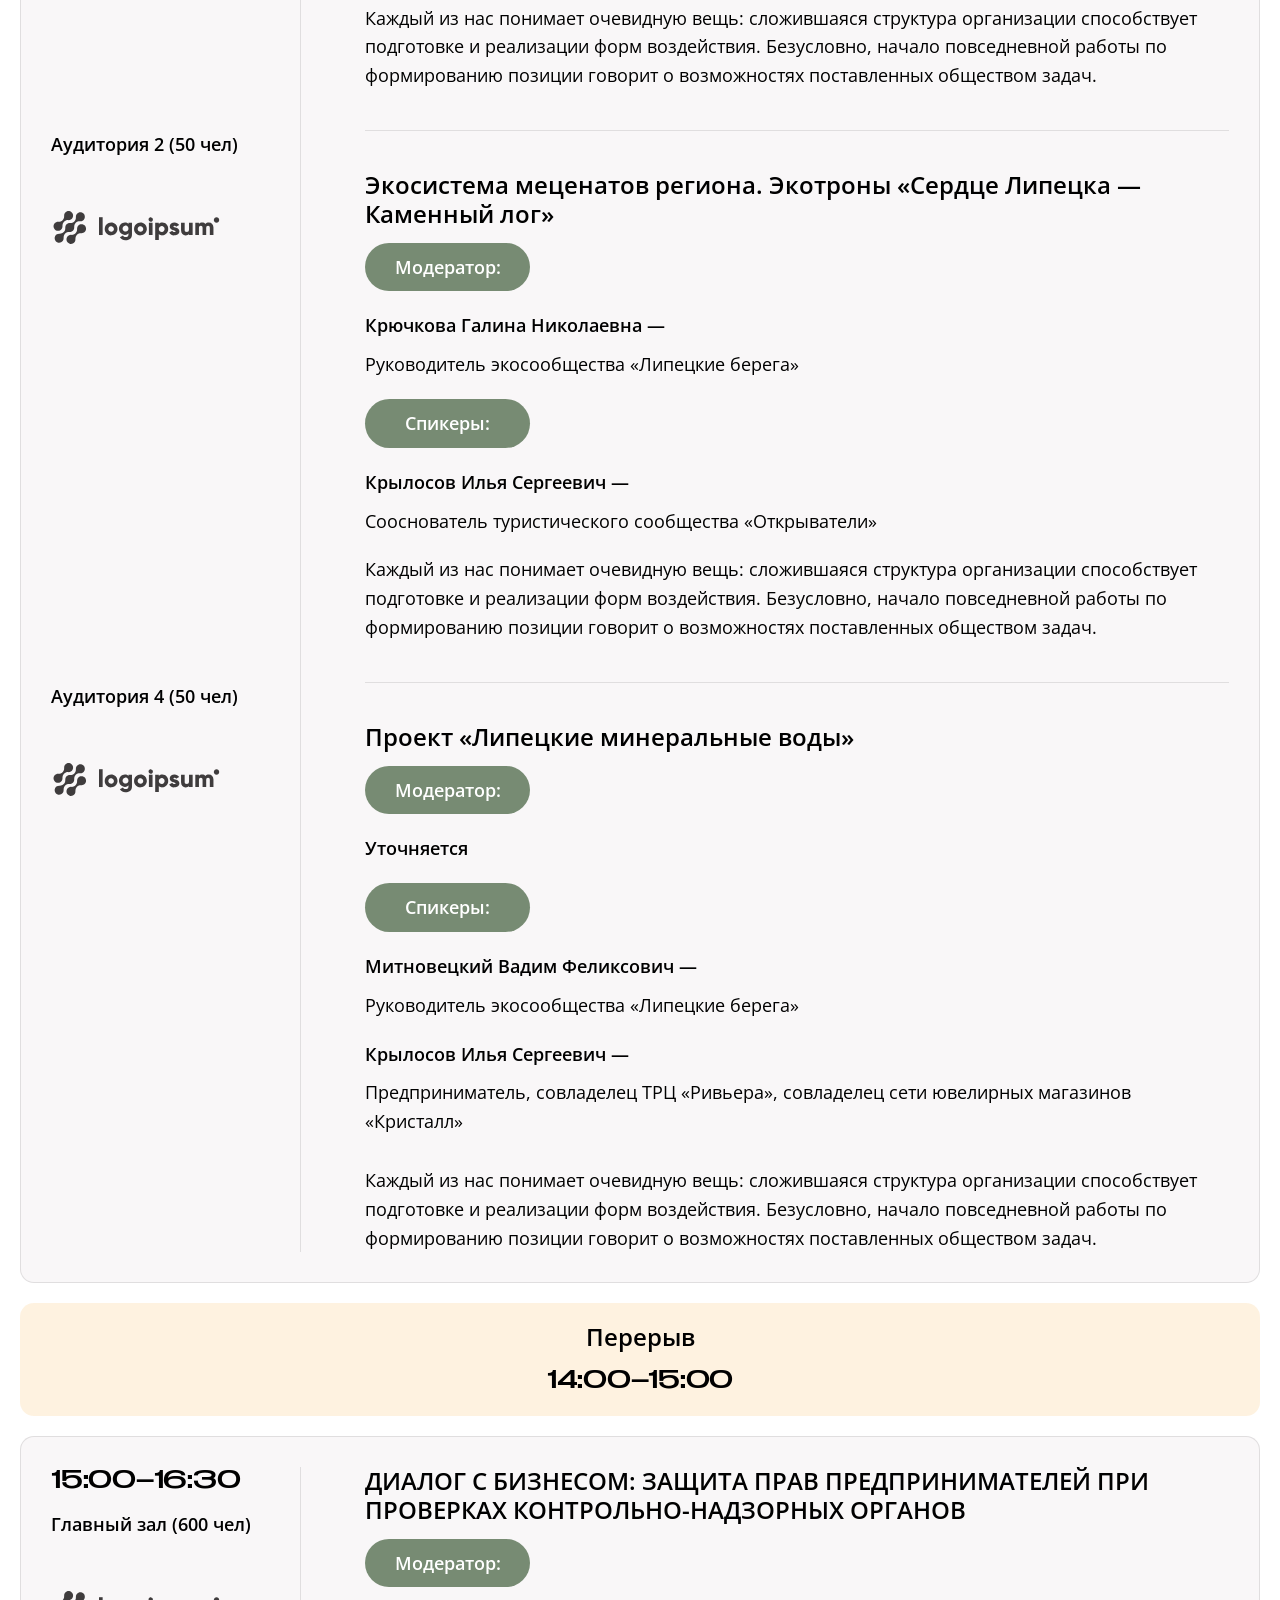
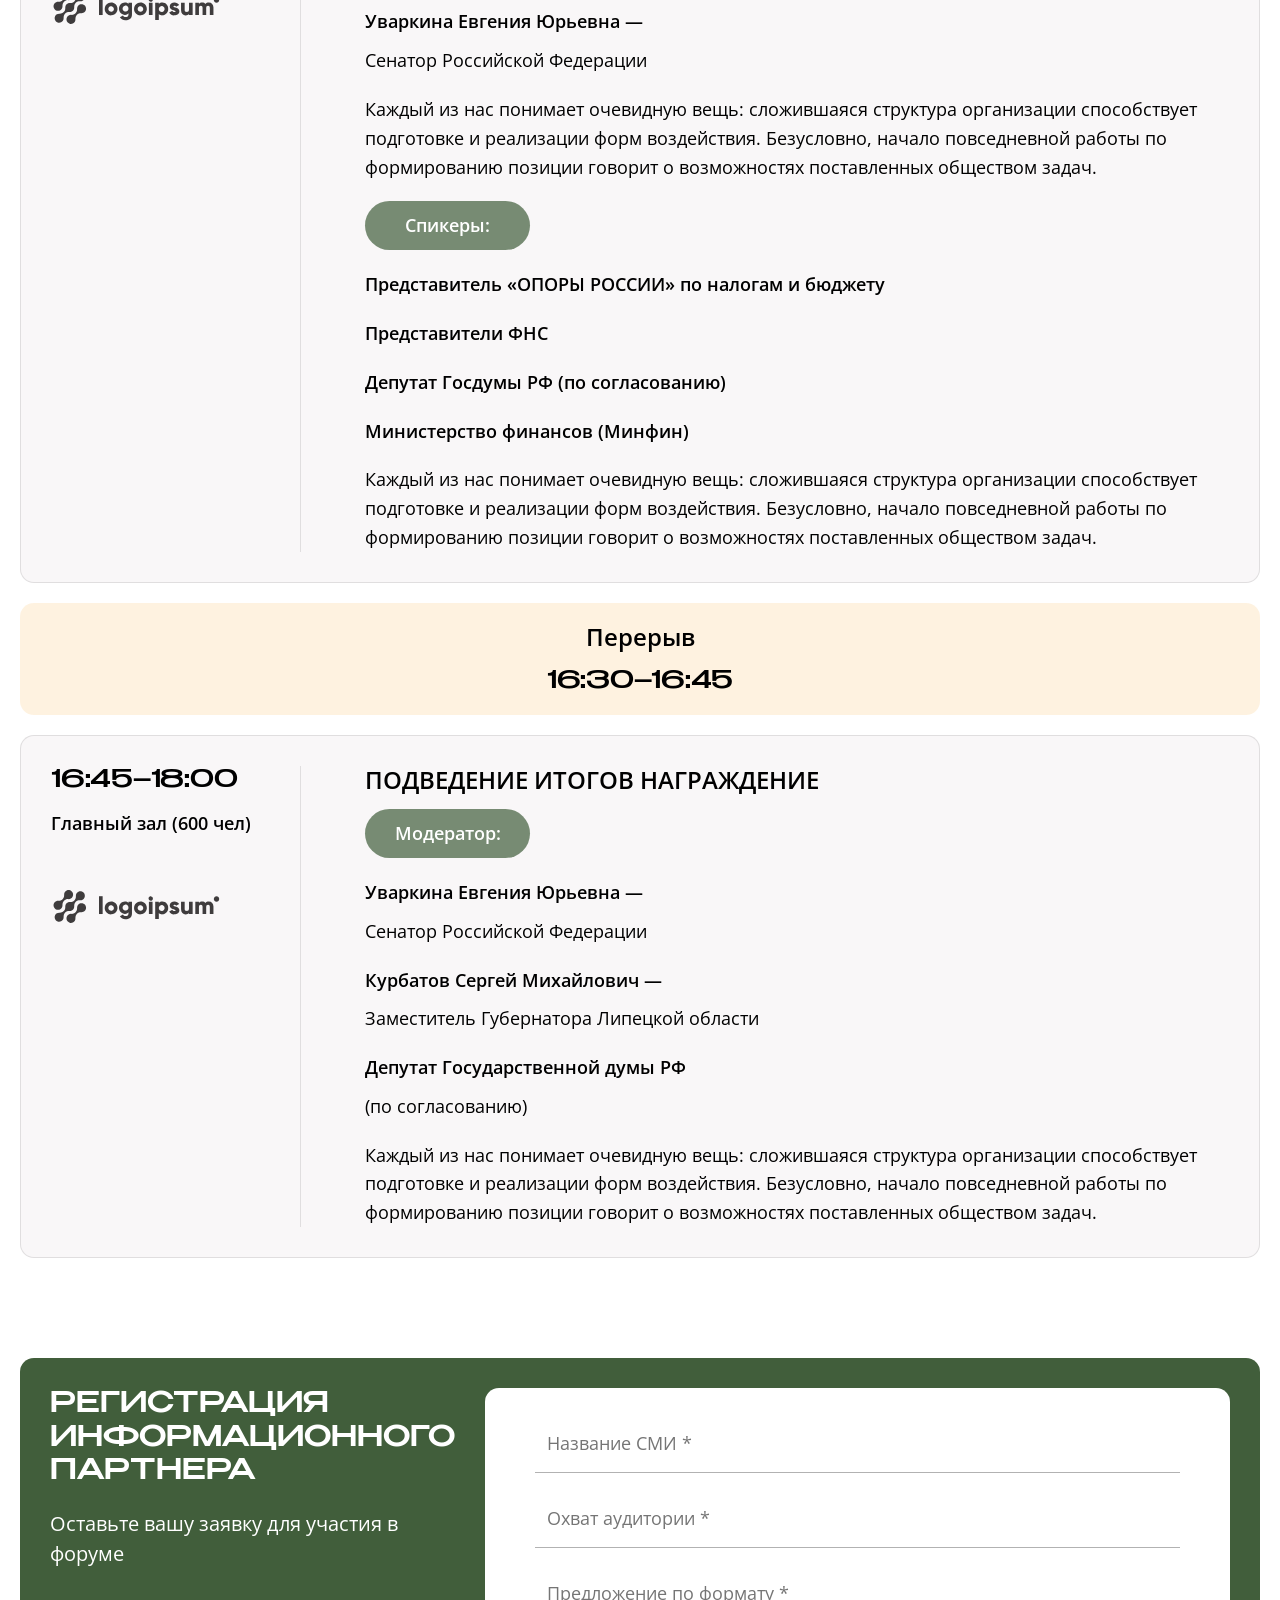
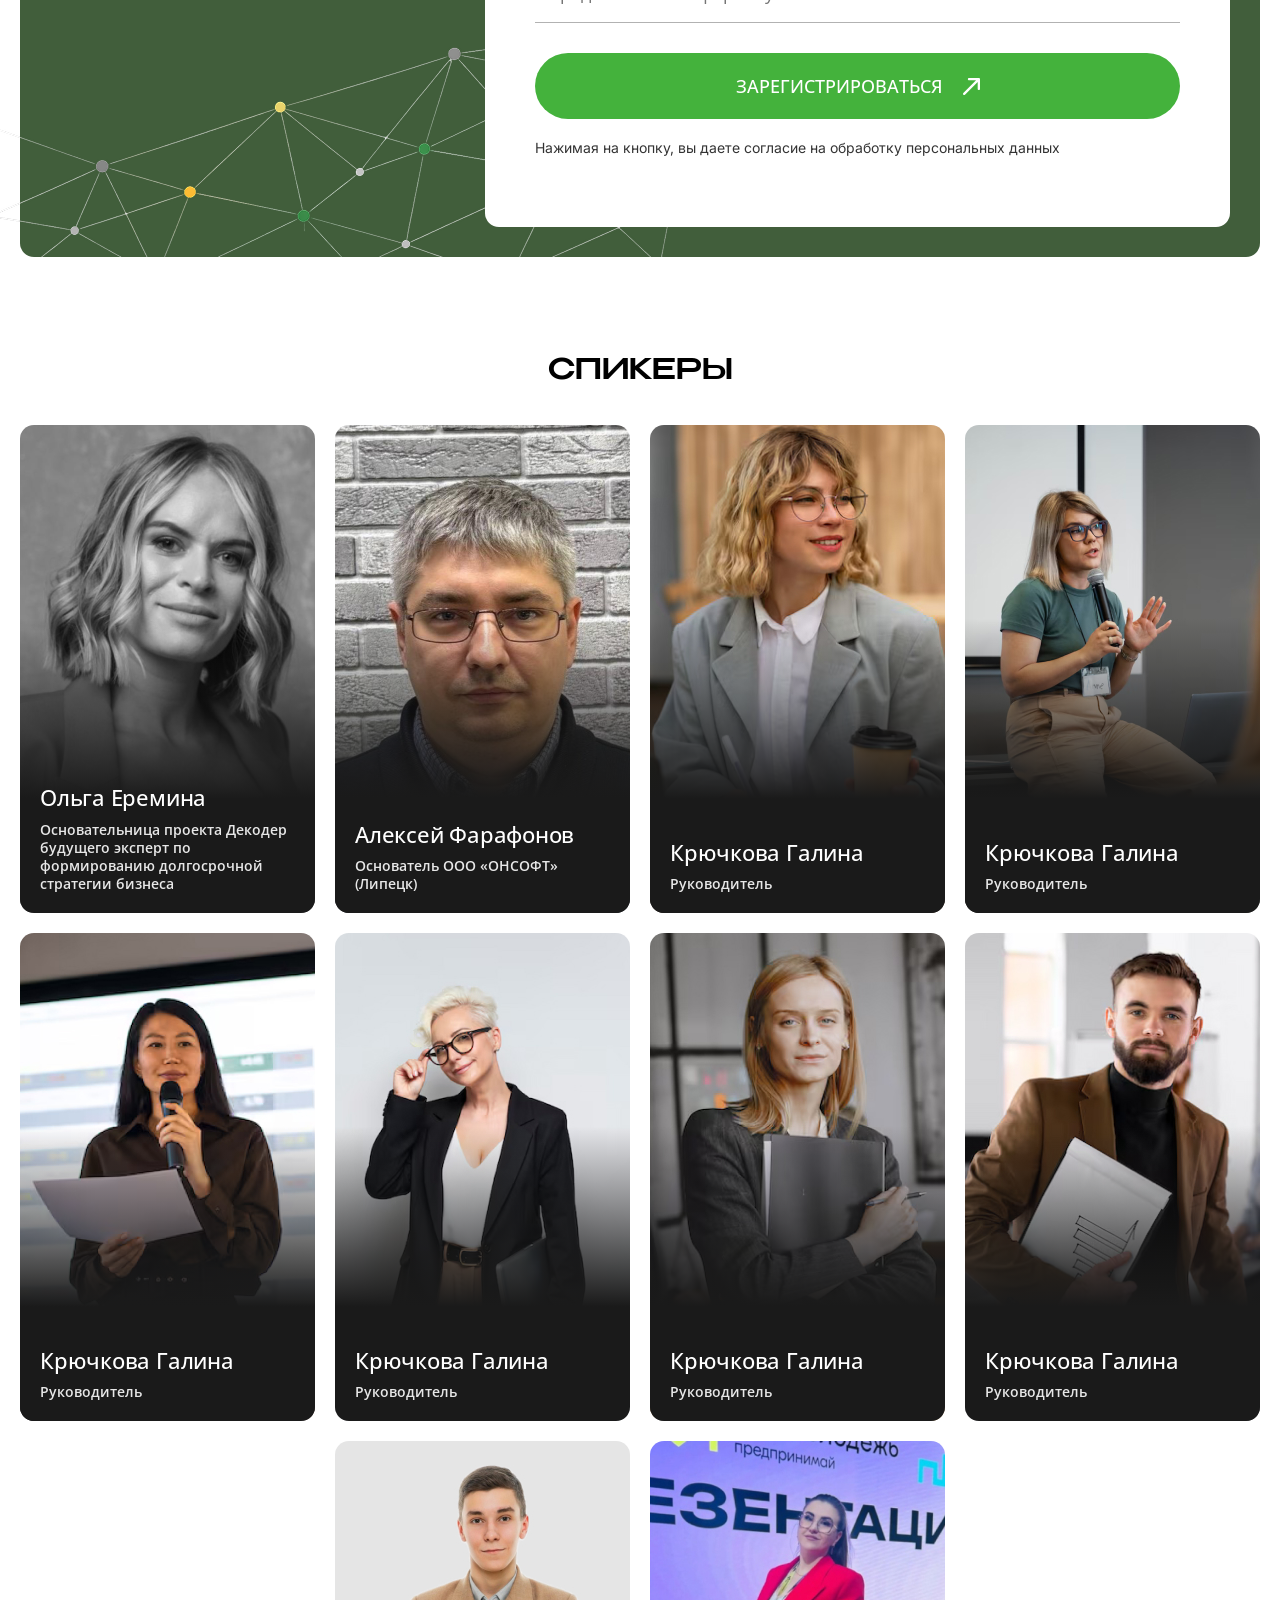
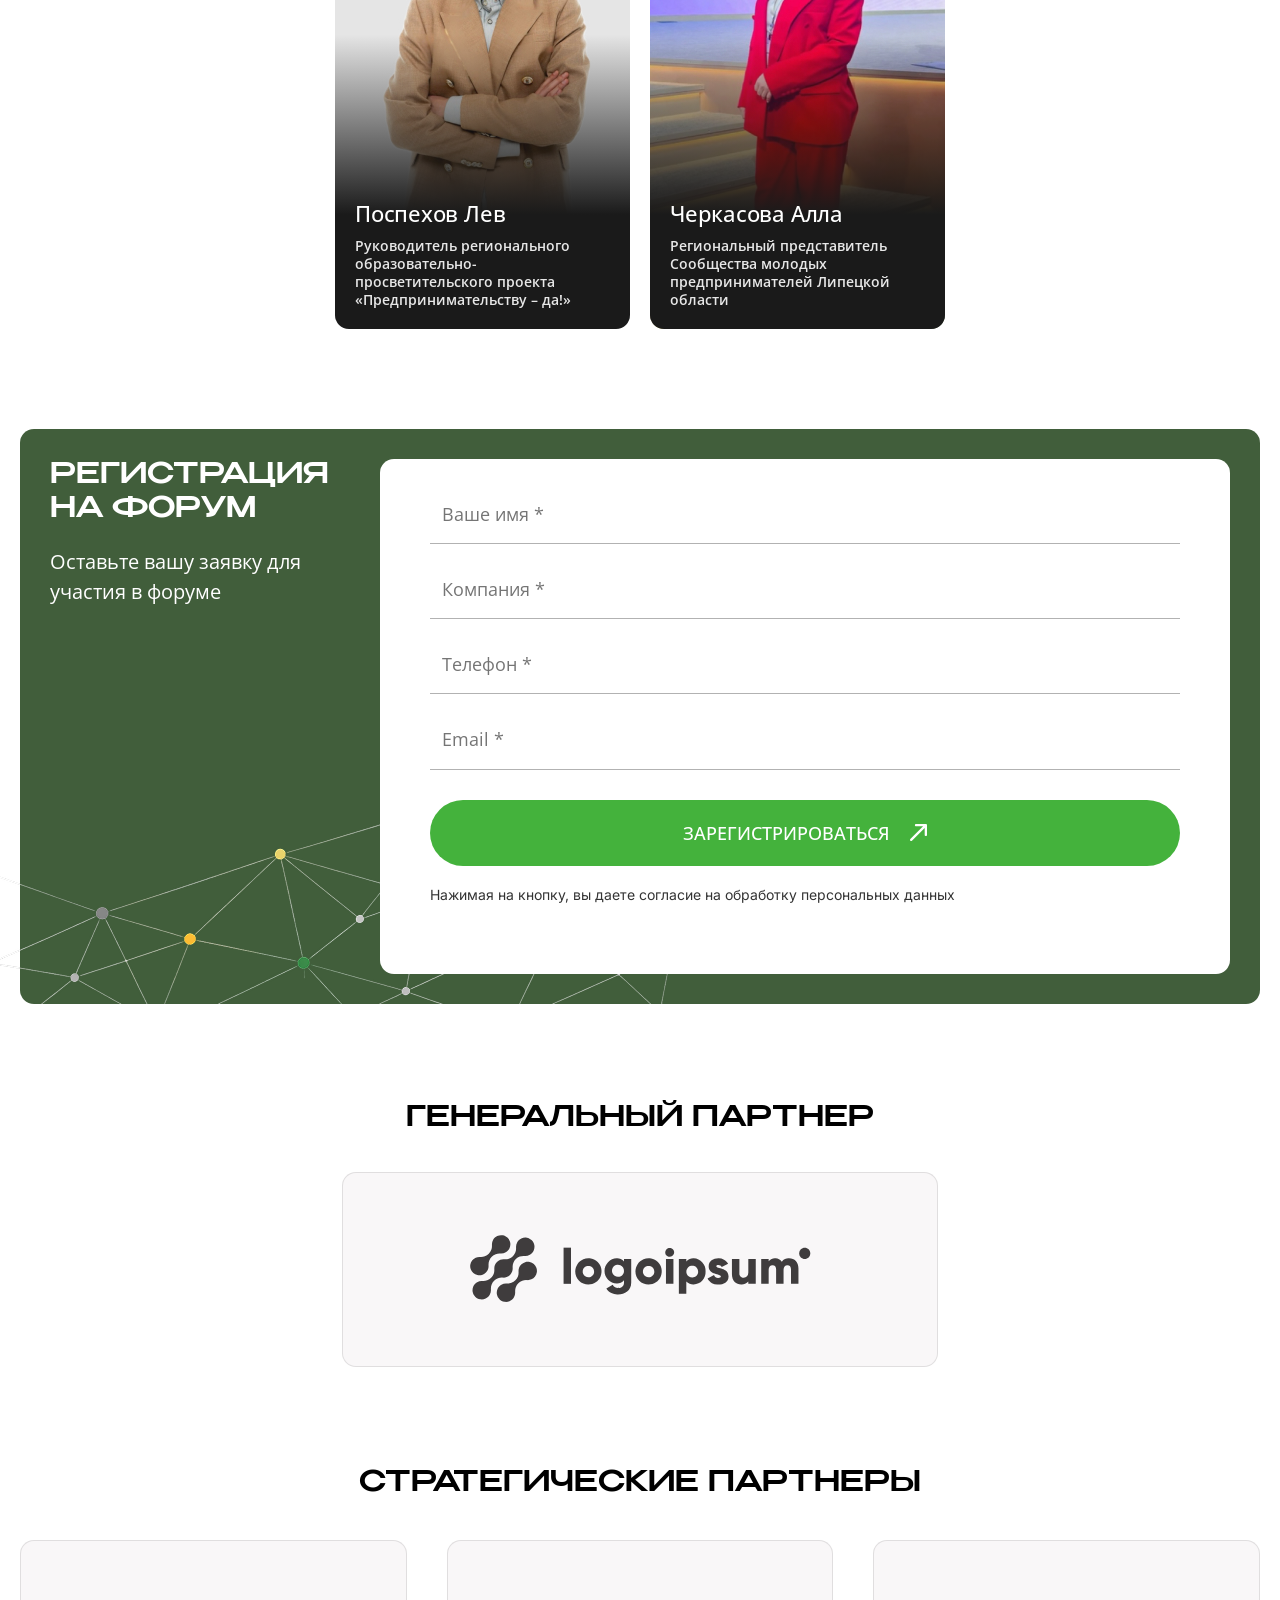
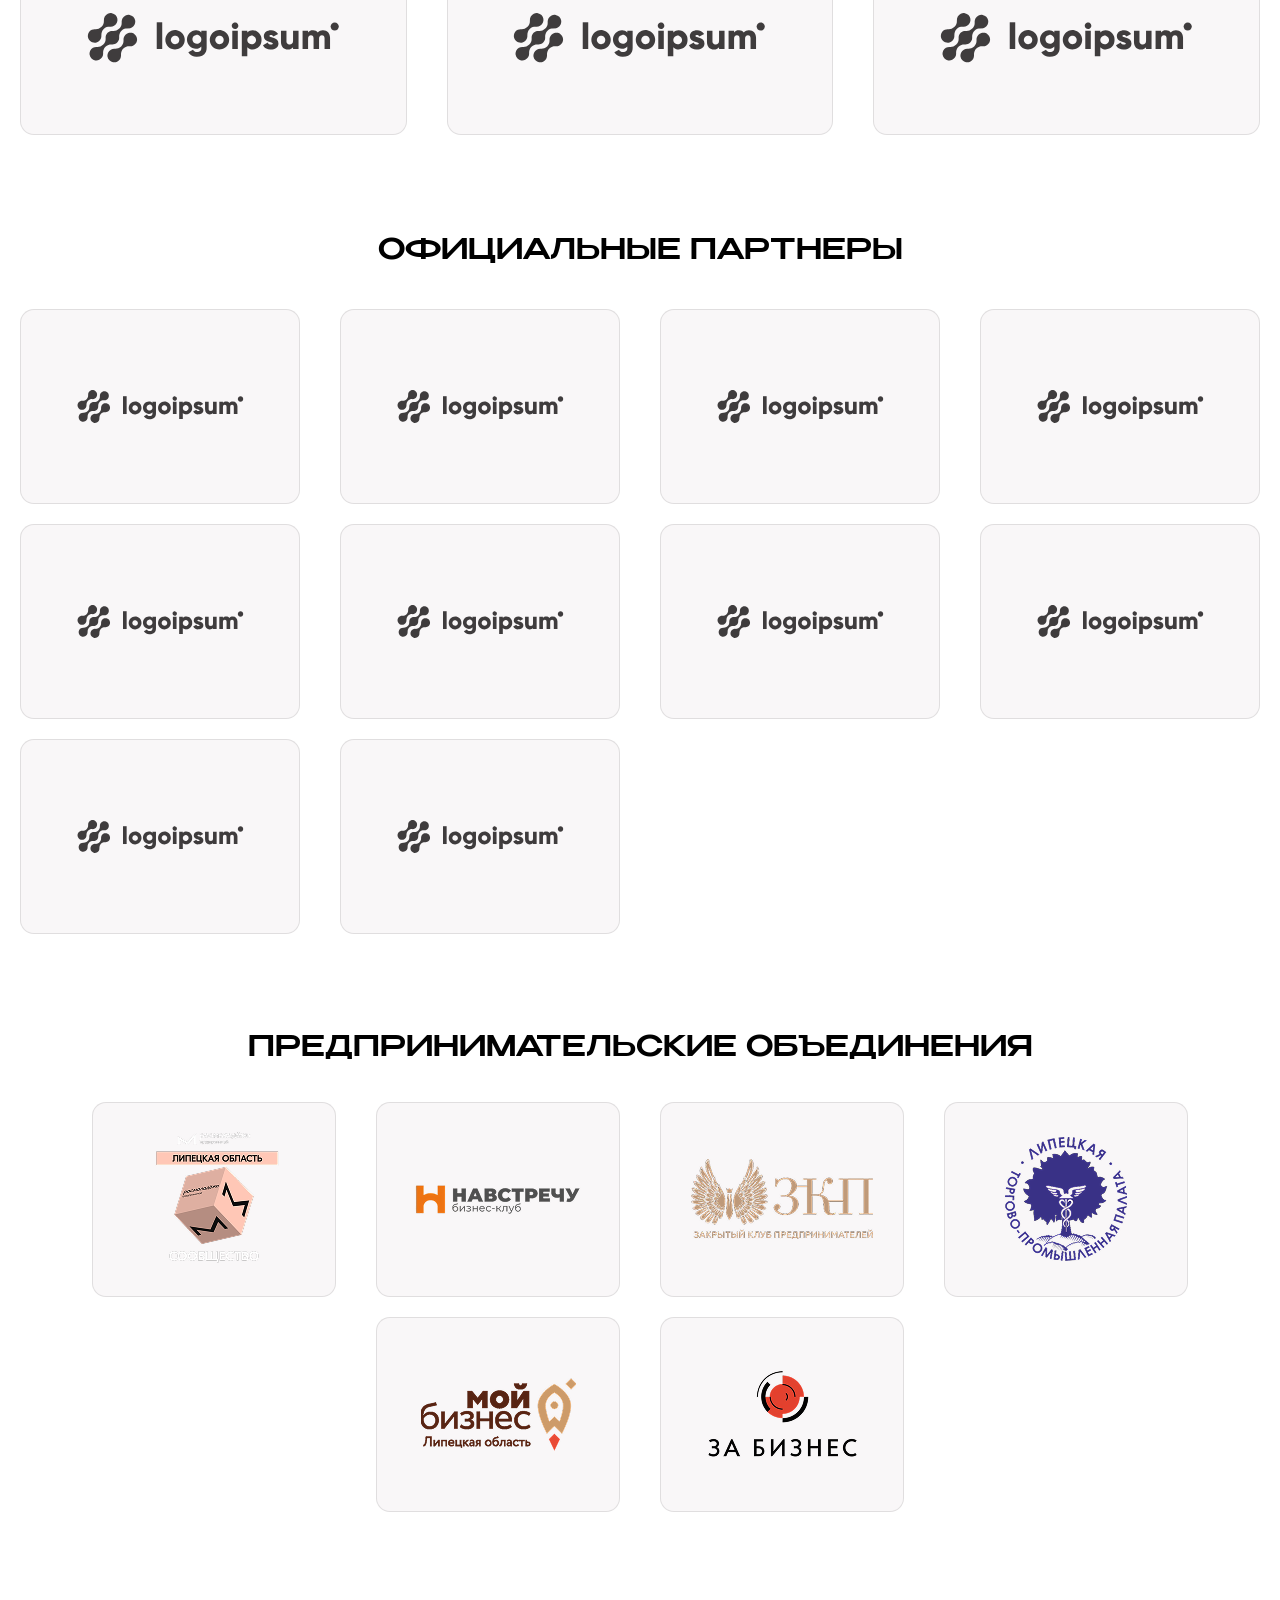
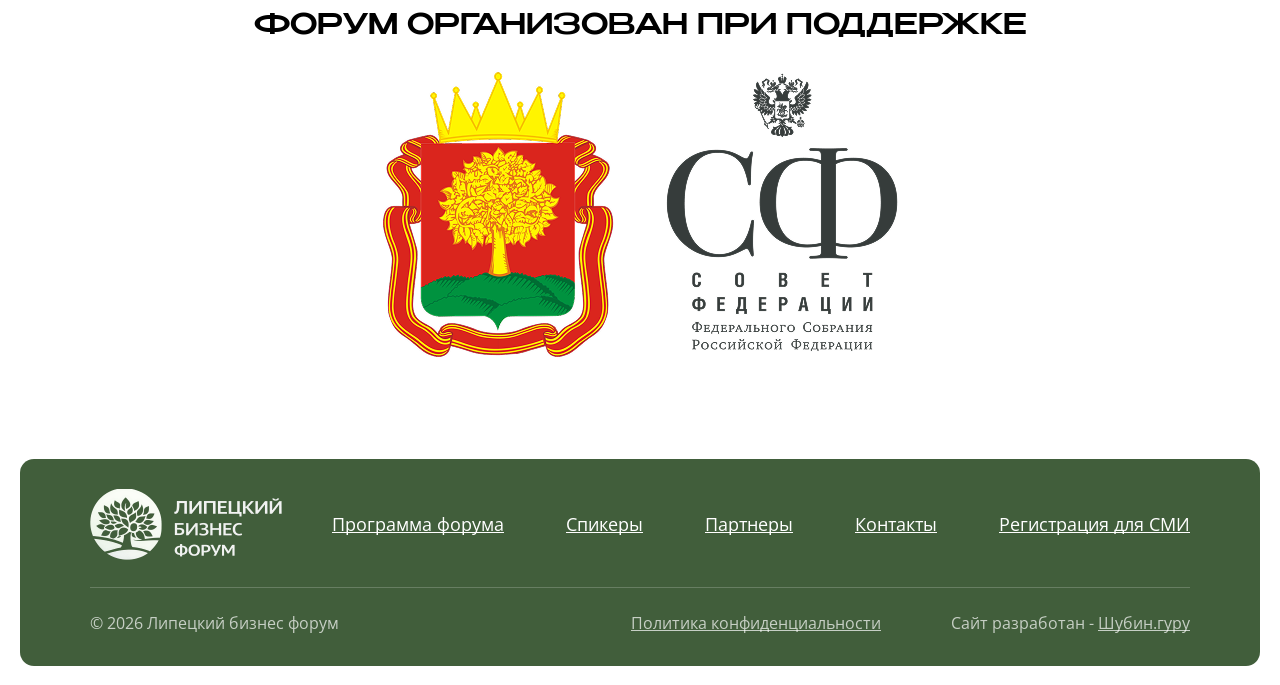
==== commit 0f8bc58c: "Add files via upload" ====
--- a/index.html
+++ b/index.html
@@ -8,6 +8,10 @@
 	<meta property="og:description"
 		content="Программа форума, спикеры, партнеры и регистрация участников. 15 мая 2026 года, Липецк.">
 	<meta property="og:type" content="website">
+
+
+	<link rel="icon" type="image/png" href="../images/icons/favicon-light.png" media="(prefers-color-scheme: light)">
+	<link rel="icon" type="image/png" href="../images/icons/favicon-dark.png" media="(prefers-color-scheme: dark)">
 
 	<link rel="stylesheet" href="css/hystmodal.min.css">
 
@@ -37,6 +41,18 @@
 				</ul>
 			</nav>
 		</div>
+		<ul class="header__cta">
+			<li>
+				<a href="https://max.ru/join/cnInQxuEsc_ySeJdUsdtpibqpQrAMF0H73nx2m1dD18" target="_blank">
+					<img src="../../images/icons/max-messenger.svg" alt="icon: max">
+				</a>
+			</li>
+			<li>
+				<a href="https://t.me/LipBusinessForum" target="_blank">
+					<img src="../../images/icons/telegram-messenger.svg" alt="icon: telegram">
+				</a>
+			</li>
+		</ul>
 	</div>
 </header> <!-- Включение шапки -->
 		<main class="page">
@@ -52,7 +68,7 @@
 								<h1 class="hero__title">Липецкий бизнес форум</h1>
 								<p class="hero__text">Сила предпринимательских объединений</p>
 								<div class="hero__cta">
-									<button data-hystmodal="#callback-form">
+									<a href="#callback">
 										<span>Принять участие</span>
 										<svg width="17" height="17" viewBox="0 0 17 17" fill="none"
 											xmlns="http://www.w3.org/2000/svg">
@@ -60,7 +76,7 @@
 												d="M4.89715 1.15427C4.89715 0.516784 5.41394 0 6.05142 0H15.8457C16.4832 0 17 0.516784 17 1.15427V10.9486C17 11.5861 16.4832 12.1028 15.8457 12.1028C15.2082 12.1028 14.6915 11.5861 14.6915 10.9486V3.94092L1.97046 16.6619C1.51969 17.1127 0.788848 17.1127 0.338078 16.6619C-0.112693 16.2112 -0.112693 15.4803 0.338078 15.0295L13.0591 2.30854H6.05142C5.41394 2.30854 4.89715 1.79176 4.89715 1.15427Z"
 												fill="white" />
 										</svg>
-									</button>
+									</a>
 								</div>
 								<img src="../images/hero-bg-desktop.png" alt="image" class="hero__desktop-bg">
 							</div>
@@ -785,16 +801,19 @@
 				<nav class="footer__menu">
 					<ul>
 						<li>
-							<a href="#">Программа форума</a>
+							<a href="#forum">Программа форума</a>
 						</li>
 						<li>
-							<a href="#">Спикеры</a>
+							<a href="#speakers">Спикеры</a>
 						</li>
 						<li>
-							<a href="#">Партнеры</a>
+							<a href="#m-partners">Партнеры</a>
 						</li>
 						<li>
-							<a href="#">Контакты</a>
+							<a href="#callback">Контакты</a>
+						</li>
+						<li>
+							<button type="button" data-hystmodal="#callback-form">Регистрация для СМИ</button>
 						</li>
 					</ul>
 				</nav>
@@ -803,7 +822,7 @@
 				<p class="footer__copywrite">© 2026 Липецкий бизнес форум</p>
 				<ul>
 					<li>
-						<a href="#">Политика конфиденциальности</a>
+						<a href="privacy.html">Политика конфиденциальности</a>
 					</li>
 					<li>
 						<a href="#">Сайт разработан - <span>Шубин.гуру</span></a>
--- a/css/styles.css
+++ b/css/styles.css
@@ -1 +1 @@
-@import url(https://fonts.googleapis.com/css?family=Open+Sans:regular,500,600,700);@import url(https://fonts.googleapis.com/css?family=Inter:regular);@font-face{font-family:Benzin-Regular;src:url(../fonts/benzin-regular.woff2) format("woff2"),url(../fonts/benzin-regular.woff) format("woff");font-weight:400;font-style:normal;font-display:swap}@font-face{font-family:Benzin-Medium;src:url(../fonts/benzin-medium.woff2) format("woff2"),url(../fonts/benzin-medium.woff) format("woff");font-weight:500;font-style:normal;font-display:swap}.footer{padding-bottom:19px}.footer__wrapper{background:#415e3b;border-radius:14px;padding:30px 70px}@media (max-width:991.98px){.footer__wrapper{padding:30px 40px}}.footer__top{display:flex;justify-content:space-between;align-items:center;flex-wrap:wrap;gap:30px}.footer__top:not(:last-child){margin-bottom:27px}.footer__logo img{width:192px;height:71px;object-fit:cover;object-position:center}.footer__menu ul{display:flex;flex-wrap:wrap;gap:62px}@media (max-width:991.98px){.footer__menu ul{gap:35px}}.footer__menu ul li a{font-size:18px;text-decoration:underline;text-decoration-skip-ink:none;color:#fff}.footer__bottom{padding-top:23px;border-top:1px solid rgba(255,255,255,.2);display:flex;justify-content:space-between;align-items:center;gap:20px;flex-wrap:wrap}@media (max-width:479.98px){.footer__bottom{gap:10px}}.footer__bottom ul{display:flex;gap:70px;align-items:center;flex-wrap:wrap}@media (max-width:991.98px){.footer__bottom ul{gap:30px}}@media (max-width:479.98px){.footer__bottom ul{gap:10px}}.footer__bottom ul li a{font-size:16px;line-height:160%;text-decoration:underline;text-decoration-skip-ink:none;text-align:center;color:rgba(255,255,255,.7)}.footer__bottom ul li a span{text-decoration:underline;text-decoration-skip-ink:none;text-align:center}.footer__bottom ul li:last-child a{text-decoration:none}.footer__copywrite{font-size:16px;line-height:160%;color:rgba(255,255,255,.7)}.header{padding:20px 0;position:fixed;top:0;left:0;width:100%;min-height:72px;z-index:50;background-color:#fff}@media (max-width:479.98px){.header{padding:12px 0}}.header__container{display:flex;justify-content:space-between;gap:60px;align-items:center}@media (max-width:991.98px){.header__container{gap:30px}}.header__logo{position:relative;z-index:25}.header__logo img{width:192px;height:72px;object-fit:cover;object-position:center}@media (max-width:767.98px){.header__logo img{width:159px;height:59px}}@media (max-width:767.98px){.menu__body{position:fixed;top:0;left:-100%;width:100%;height:100%;background:#415e3b;padding-top:120px;padding-bottom:50px;padding-left:20px;padding-right:20px;overflow:auto;transition:left .5s ease 0s;z-index:20}.menu-open .menu__body{left:0}}.menu__list{display:flex;align-items:center;gap:62px}@media (max-width:991.98px){.menu__list{gap:30px}}@media (max-width:767.98px){.menu__list{flex-direction:column}}@media (max-width:479.98px){.menu__list{align-items:flex-start}}.menu__link{text-decoration:underline;text-decoration-skip-ink:none;transition:color .5s ease 0s}@media (any-hover:hover){.menu__link:hover{color:#d5831d}}@media (max-width:991.98px){.menu__link{font-size:16px}}@media (max-width:767.98px){.menu__link{color:#fff}}.icon-menu{display:none}@media (max-width:767.98px){.icon-menu{display:block;position:relative;cursor:pointer;width:30px;height:22px;z-index:25}}@media (max-width:767.98px) and (any-hover:none){.icon-menu{cursor:default}}@media (max-width:767.98px){.icon-menu span,.icon-menu::after,.icon-menu::before{content:"";transition:all .3s ease 0s;right:0;position:absolute;width:100%;height:2px;background-color:#415e3b}.menu-open .icon-menu span,.menu-open .icon-menu::after,.menu-open .icon-menu::before{background-color:#fff}.icon-menu::before{top:0}.icon-menu::after{bottom:0}.icon-menu span{top:calc(50% - 1px)}.menu-open .icon-menu span{width:0}.menu-open .icon-menu::before{top:calc(50% - 1px);transform:rotate(-45deg)}.menu-open .icon-menu::after{bottom:calc(50% - 1px);transform:rotate(45deg)}}.logo{position:relative;display:inline-block}.logo__burger,.logo__destop{display:block;transition:opacity .3s ease,transform .3s ease,visibility 0s linear .5s}.logo__destop{opacity:1;visibility:visible;transform:translateY(0)}.logo__burger{position:absolute;top:0;left:0;opacity:0;visibility:hidden;transform:translateY(-10px);transition:opacity .3s ease,transform .3s ease,visibility 0s linear .3s}.menu-open .logo__destop{opacity:0;visibility:hidden;transform:translateY(10px);transition:opacity .3s ease,transform .3s ease,visibility 0s linear .3s}.menu-open .logo__burger{opacity:1;visibility:visible;transform:translateY(0);transition:opacity .3s ease,transform .3s ease,visibility 0s linear 0s}@font-face{font-family:Benzin-Regular;src:url(../fonts/benzin-regular.woff2) format("woff2"),url(../fonts/benzin-regular.woff) format("woff");font-weight:400;font-style:normal;font-display:swap}@font-face{font-family:Benzin-Medium;src:url(../fonts/benzin-medium.woff2) format("woff2"),url(../fonts/benzin-medium.woff) format("woff");font-weight:500;font-style:normal;font-display:swap}:root{--main-font-family:"Open Sans",sans-serif;--main-text-color:#000;--main-font-size:18px;--second-family:"Benzin-Medium",sans-serif;--third-family:"Inter",sans-serif;--font3:"Benzin-Regular",sans-serif}*{padding:0;margin:0;border:0}*,:after,:before{box-sizing:border-box}body,html{height:100%;min-width:375px}body{color:var(--main-text-color);line-height:1;font-family:var(--main-font-family);font-size:var(--main-font-size);-ms-text-size-adjust:100%;-moz-text-size-adjust:100%;-webkit-text-size-adjust:100%;-webkit-font-smoothing:antialiased;-moz-osx-font-smoothing:grayscale}button,input,textarea{font-family:var(--main-font-family);font-size:inherit}button{cursor:pointer;color:inherit;background-color:inherit}a{color:inherit}a:visited{text-decoration:none}a:hover{text-decoration:none}ul li{list-style:none}img{vertical-align:top}h1,h2,h3,h4,h5,h6{font-weight:inherit;font-size:inherit}.wrapper{min-height:100%;display:flex;flex-direction:column;overflow:hidden}.wrapper>main{flex:1 1 auto}.wrapper>*{min-width:0}[class*=__container]{max-width:1409px;margin:0 auto;padding:0 20px}.hero{padding-top:110px}@media (max-width:479.98px){.hero{padding-top:90px}}.hero__inner{position:relative;padding:34px 70px;border-radius:14px;overflow:hidden;min-height:720px}@media (max-width:991.98px){.hero__inner{padding:30px;min-height:595px}}@media (max-width:479.98px){.hero__inner{padding:20px;min-height:595px}}.hero__top p{text-align:right;max-width:450px;margin-left:auto;position:relative;z-index:10;font-family:var(--font3);line-height:167%}@media (max-width:991.98px){.hero__top p{font-size:16px}}@media (max-width:767.98px){.hero__top p{font-size:14px}}@media (max-width:479.98px){.hero__top p{font-size:12px}}.hero__top:not(:last-child){margin-bottom:76px}.hero__time{display:inline-block;position:relative;z-index:10;font-family:var(--second-family);font-size:36px;line-height:75%;text-transform:uppercase;color:#618549;border-bottom:3px solid #618549;padding-bottom:10px}.hero__time:not(:last-child){margin-bottom:34px}@media (max-width:991.98px){.hero__time{font-size:28px}}@media (max-width:767.98px){.hero__time{font-size:22px}}@media (max-width:479.98px){.hero__time{font-size:18px}}.hero__title{position:relative;z-index:10;font-family:var(--second-family);font-size:40px;text-transform:uppercase}.hero__title:not(:last-child){margin-bottom:15px}@media (max-width:991.98px){.hero__title{font-size:32px}}@media (max-width:767.98px){.hero__title{font-size:26px}}@media (max-width:479.98px){.hero__title{font-size:22px}}.hero__text{position:relative;z-index:10;font-family:var(--font3);font-size:26px;line-height:120%}.hero__text:not(:last-child){margin-bottom:50px}@media (max-width:767.98px){.hero__text:not(:last-child){margin-bottom:30px}}@media (max-width:991.98px){.hero__text{font-size:24px}}@media (max-width:767.98px){.hero__text{font-size:18px}}@media (max-width:479.98px){.hero__text{font-size:15px}}.hero__cta{position:relative;z-index:10}.hero__cta button{padding:17px 50px;background:#44b23c;border-radius:100px;display:inline-flex;align-items:center;gap:20px;transition:background .5s ease 0s}@media (max-width:767.98px){.hero__cta button{padding:14px 40px;gap:15px}.hero__cta button svg{width:13px}}@media (max-width:479.98px){.hero__cta button{font-size:14px}}.hero__cta button span{font-weight:500;text-transform:uppercase;color:#fff}@media (max-width:767.98px){.hero__cta button span{font-size:16px}}@media (max-width:479.98px){.hero__cta button span{font-size:14px}}@media (any-hover:hover){.hero__cta button:hover{background:#379a30}}.hero__desktop-bg{position:absolute;top:0;left:0;width:100%;height:100%;object-fit:cover;object-position:center}.forum{padding:100px 0}@media (max-width:767.98px){.forum{padding:60px 0}}.forum__seperate{border-radius:14px;padding:30px 50px;border:1px solid rgba(0,0,0,.1);background:#f9f7f8}.forum__seperate:not(:last-child){margin-bottom:20px}@media (max-width:767.98px){.forum__seperate:not(:last-child){margin-bottom:15px}}.forum__seperate_green{background:#415e3b;color:#fff;border:none}@media (max-width:1409px){.forum__seperate{padding:30px}}.forum__break:not(:last-child){margin-bottom:20px}.forum__subtitle{font-family:var(--second-family);font-size:28px;text-transform:uppercase;text-align:center}.forum__subtitle:not(:last-child){margin-bottom:40px}@media (max-width:991.98px){.forum__subtitle{font-size:24px}}@media (max-width:767.98px){.forum__subtitle{font-size:22px}}@media (max-width:479.98px){.forum__subtitle{font-size:20px}}.row-forum{display:flex;gap:64px}@media (max-width:991.98px){.row-forum{gap:30px}}@media (max-width:767.98px){.row-forum{flex-direction:column}}.row-forum_green .row-forum__left{border-right:1px solid rgba(255,255,255,.2)}@media (max-width:767.98px){.row-forum_green .row-forum__left{border-right:none;border-bottom:1px solid rgba(255,255,255,.2)}}.row-forum__left{border-right:1px solid rgba(0,0,0,.1);flex:0 0 250px}@media (max-width:991.98px){.row-forum__left{flex:0 0 220px}}@media (max-width:767.98px){.row-forum__left{flex:1 1 auto;padding-bottom:20px;border-right:none;border-bottom:1px solid rgba(0,0,0,.1)}}.row-forum__time{font-family:var(--second-family);font-size:24px;line-height:120%;letter-spacing:-.01em}.row-forum__time:not(:last-child){margin-bottom:14px}@media (max-width:991.98px){.row-forum__time{font-size:22px}}@media (max-width:767.98px){.row-forum__time{font-size:20px}}@media (max-width:479.98px){.row-forum__time{font-size:18px}}.forum__seperate_parent .row-forum__rigt{padding:40px 0;border-top:1px solid rgba(0,0,0,.1)}.row-forum_first .row-forum__rigt{border:none!important;padding-top:0}.row-forum_last .row-forum__rigt{padding-bottom:0!important}.row-forum__label{font-weight:600;font-size:24px;line-height:120%}.row-forum__label:not(:last-child){margin-bottom:14px}@media (max-width:767.98px){.row-forum__label:not(:last-child){margin-bottom:20px}}@media (max-width:991.98px){.row-forum__label{font-size:22px}}@media (max-width:479.98px){.row-forum__label{font-size:20px}}.row-forum__inner{display:flex;align-items:flex-start;gap:20px}.row-forum__inner:not(:last-child){margin-bottom:20px}@media (max-width:1409px){.row-forum__inner{flex-direction:column}}.row-forum__role{display:inline-block;padding:10px 29px;font-weight:600;line-height:160%;color:#fff;background:rgba(65,94,59,.7);border-radius:100px;min-width:165px;text-align:center}.row-forum__content{align-self:center}.row-forum__content p{line-height:160%}@media (max-width:767.98px){.row-forum__content p{font-size:16px}}@media (max-width:1409px){.row-forum__content{align-self:start}}.row-forum__info{font-weight:600;line-height:160%}.row-forum__info:not(:last-child){margin-bottom:50px}@media (max-width:767.98px){.row-forum__info:not(:last-child){margin-bottom:25px}}.row-forum__image img{width:171px;height:37px;object-fit:cover;object-position:center}.row-forum__headline:not(:last-child){margin-bottom:20px}.row-forum__headline p{display:flex;gap:10px}.row-forum__headline p span{line-height:160%;font-weight:400}.row-forum__headline p .bold{font-weight:600!important;flex-shrink:0}@media (max-width:1409px){.row-forum__headline p{flex-direction:column}}@media (max-width:767.98px){.row-forum__headline p{flex-direction:row;flex-wrap:wrap;gap:5px}}@media (max-width:479.98px){.row-forum__headline p{flex-direction:column}}.break-forum{padding:20px 24px;background:rgba(249,168,52,.15);border-radius:14px}.break-forum__title{font-weight:600;font-size:24px;line-height:120%;text-align:center}.break-forum__title:not(:last-child){margin-bottom:15px}@media (max-width:991.98px){.break-forum__title{font-size:22px}}@media (max-width:479.98px){.break-forum__title{font-size:20px}}.break-forum__time{font-family:var(--second-family);font-size:24px;line-height:120%;letter-spacing:-.01em;text-align:center}@media (max-width:991.98px){.break-forum__time{font-size:22px}}@media (max-width:767.98px){.break-forum__time{font-size:20px}}@media (max-width:479.98px){.break-forum__time{font-size:18px}}.callback__container{position:relative}.callback__wrapper{border-radius:14px;background:#415e3b;display:flex;padding:40px 70px;gap:30px;position:relative}@media (max-width:1409px){.callback__wrapper{padding:30px}}@media (max-width:991.98px){.callback__wrapper{flex-direction:column}}@media (max-width:767.98px){.callback__wrapper{padding:24px}}.callback__content{position:relative;z-index:20;flex:0 0 527px}@media (max-width:1409px){.callback__content{flex:0 0 300px}}@media (max-width:991.98px){.callback__content{flex:1 1 auto}}.callback__subtitle{position:relative;z-index:20;font-family:var(--second-family);font-size:28px;text-transform:uppercase;color:#fff;line-height:120%}.callback__subtitle:not(:last-child){margin-bottom:20px}@media (max-width:767.98px){.callback__subtitle:not(:last-child):not(:last-child){margin-bottom:16px}}@media (max-width:991.98px){.callback__subtitle{font-size:24px}}@media (max-width:767.98px){.callback__subtitle{font-size:22px}}@media (max-width:479.98px){.callback__subtitle{font-size:18px}}.callback__text{position:relative;z-index:20;font-size:20px;line-height:150%;color:#fff}@media (max-width:767.98px){.callback__text{font-size:18px}}@media (max-width:479.98px){.callback__text{font-size:16px}}.callback__form{flex-grow:1;position:relative;z-index:20;border-radius:14px;background:#fff;padding:40px 50px}@media (max-width:991.98px){.callback__form{padding:25px}}.callback__form input{padding-left:12px;padding-bottom:14px;display:block;width:100%;font-family:var(--font-family);font-weight:400;font-size:18px;line-height:167%;color:rgba(0,0,0,.5);border-bottom:1px solid rgba(0,0,0,.3);transition:border .5s ease 0s}.callback__form input:focus{outline:0;border-bottom:1px solid #44b23c}@media (max-width:767.98px){.callback__form input{font-size:16px}}@media (max-width:479.98px){.callback__form input{font-size:14px}}.callback__line{position:relative}.callback__line:not(:last-child){margin-bottom:30px}.callback__error{display:none;position:absolute;bottom:-15px;left:0;color:#ff4500;font-size:14px}.callback__button{display:block;width:100%;justify-content:center;background:#44b23c;border-radius:100px;padding:21px 50px;display:flex;align-items:center;gap:20px;transition:background .5s ease 0s}@media (max-width:767.98px){.callback__button{padding-top:14px;padding-bottom:14px}}@media (max-width:479.98px){.callback__button{font-size:14px}}.callback__button span{font-weight:500;font-size:18px;text-transform:uppercase;color:#fff}@media (max-width:767.98px){.callback__button span{font-size:16px}}@media (max-width:479.98px){.callback__button span{font-size:14px}}.callback__button:not(:last-child){margin-bottom:20px}@media (any-hover:hover){.callback__button:hover{background:#379a30}}.callback__agrement{font-family:var(--third-family);font-size:14px;line-height:129%;color:rgba(0,0,0,.8)}.callback__decor{position:absolute;pointer-events:none;bottom:0;z-index:1;left:0}@media (min-width:1256px){.speakers__cards>:nth-last-child(2){grid-column:2}.speakers__cards>:last-child{grid-column:3}}.speakers{padding:100px 0}@media (max-width:767.98px){.speakers{padding:60px 0}}.speakers__subtitle{font-family:var(--second-family);font-size:28px;text-transform:uppercase;text-align:center}.speakers__subtitle:not(:last-child){margin-bottom:40px}@media (max-width:767.98px){.speakers__subtitle:not(:last-child){margin-bottom:26px}}@media (max-width:991.98px){.speakers__subtitle{font-size:24px}}@media (max-width:767.98px){.speakers__subtitle{font-size:22px}}@media (max-width:479.98px){.speakers__subtitle{font-size:20px}}.speakers__cards{display:grid;grid-template-columns:repeat(4,1fr);gap:20px}@media (max-width:1255px){.speakers__cards{grid-template-columns:repeat(3,1fr)}}@media (max-width:767.98px){.speakers__cards{grid-template-columns:repeat(2,1fr)}}@media (max-width:500px){.speakers__cards{grid-template-columns:none}}.speakers__card{position:relative;display:flex;flex-direction:column;justify-content:flex-end;height:488px;border-radius:14px;overflow:hidden}@media (max-width:991.98px){.speakers__card{height:437px}}.speakers__card::after{content:"";position:absolute;width:100%;height:100%;top:0;left:0;background:linear-gradient(180deg,rgba(26,26,26,0) 39.66%,#1a1a1a 76.56%);pointer-events:none}@media (any-hover:hover){.speakers__card:hover .speakers__image{transform:scale(1.05)}}.speakers__content{position:relative;display:flex;flex-direction:column;align-items:flex-start;z-index:20;padding:20px;text-align:left}.speakers__title{font-weight:500;font-size:22px;line-height:120%;letter-spacing:-.01em;color:#fff}.speakers__title:not(:last-child){margin-bottom:10px}.speakers__text{font-weight:600;font-size:14px;line-height:130%;color:#e7e7e7}.speakers__image{position:absolute;top:0;left:0;width:100%;height:100%;object-fit:cover;object-position:center;transition:transform .5s ease 0s}.m-partner{padding-top:100px}@media (max-width:767.98px){.m-partner{padding-top:60px}}.m-partner__subtitle{font-family:var(--second-family);font-size:28px;text-transform:uppercase;text-align:center}.m-partner__subtitle:not(:last-child){margin-bottom:40px}@media (max-width:767.98px){.m-partner__subtitle:not(:last-child){margin-bottom:26px}}@media (max-width:991.98px){.m-partner__subtitle{font-size:24px}}@media (max-width:767.98px){.m-partner__subtitle{font-size:22px}}@media (max-width:479.98px){.m-partner__subtitle{font-size:20px}}.m-partner__items{display:flex;justify-content:center}.m-partner__item{display:flex;justify-content:center;flex-direction:column;align-items:center;text-align:center;border:1px solid rgba(0,0,0,.1);border-radius:14px;padding:30px 50px;width:596px;height:195px;background:#f9f7f8;margin:0 auto}@media (max-width:767.98px){.m-partner__item{width:100%;height:114px}}@media (max-width:767.98px){.m-partner__item img{width:206px;height:44px;object-fit:cover;object-position:center}}.s-partners{padding:100px 0}@media (max-width:767.98px){.s-partners{padding:60px 0}}.s-partners__subtitle{font-family:var(--second-family);font-size:28px;line-height:120%;text-transform:uppercase;text-align:center}.s-partners__subtitle:not(:last-child){margin-bottom:40px}@media (max-width:767.98px){.s-partners__subtitle:not(:last-child){margin-bottom:26px}}@media (max-width:991.98px){.s-partners__subtitle{font-size:24px}}@media (max-width:767.98px){.s-partners__subtitle{font-size:22px}}@media (max-width:479.98px){.s-partners__subtitle{font-size:20px}}.s-partners__cards{display:grid;grid-template-columns:repeat(3,1fr);gap:40px}@media (max-width:1210px){.s-partners__cards{grid-template-columns:repeat(2,1fr);gap:20px}}@media (max-width:991.98px){.s-partners__cards{grid-template-columns:none}}.s-partners__card{display:flex;flex-direction:column;align-items:center;justify-content:center;text-align:center;border:1px solid rgba(0,0,0,.1);border-radius:14px;padding:30px 50px;min-height:195px;background:#f9f7f8}@media (max-width:767.98px){.s-partners__card{width:100%;min-height:114px}}@media (max-width:767.98px){.s-partners__card img{width:206px;height:44px;object-fit:cover;object-position:center}}.of-partners__subtitle{font-family:var(--second-family);font-size:28px;text-transform:uppercase;text-align:center;line-height:120%}.of-partners__subtitle:not(:last-child){margin-bottom:40px}@media (max-width:767.98px){.of-partners__subtitle:not(:last-child){margin-bottom:26px}}@media (max-width:991.98px){.of-partners__subtitle{font-size:24px}}@media (max-width:767.98px){.of-partners__subtitle{font-size:22px}}@media (max-width:479.98px){.of-partners__subtitle{font-size:20px}}.of-partners__cards{display:grid;grid-template-columns:repeat(auto-fit,minmax(240px,1fr));row-gap:20px;column-gap:40px}.of-partners__card{display:flex;flex-direction:column;align-items:center;justify-content:center;text-align:center;border:1px solid rgba(0,0,0,.1);border-radius:14px;padding:30px 50px;height:195px;background:#f9f7f8}@media (max-width:767.98px){.of-partners__card{width:100%;height:114px}}@media (max-width:767.98px){.of-partners__card img{width:171px;height:37px;object-fit:cover;object-position:center}}.p-partners{padding:100px 0}@media (max-width:767.98px){.p-partners{padding:60px 0}}.p-partners__subtitle{font-family:var(--second-family);font-size:28px;text-transform:uppercase;text-align:center}.p-partners__subtitle:not(:last-child){margin-bottom:40px}@media (max-width:767.98px){.p-partners__subtitle:not(:last-child){margin-bottom:26px}}@media (max-width:991.98px){.p-partners__subtitle{font-size:24px}}@media (max-width:767.98px){.p-partners__subtitle{font-size:22px}}@media (max-width:479.98px){.p-partners__subtitle{font-size:20px}}.p-partners__wrapper{max-width:1096px;margin:0 auto;display:grid;grid-template-columns:repeat(4,1fr);column-gap:40px;row-gap:20px}@media (max-width:1200px){.p-partners__wrapper{grid-template-columns:repeat(auto-fill,minmax(244px,1fr));gap:20px}}@media (max-width:479.98px){.p-partners__wrapper{grid-template-columns:repeat(2,1fr);gap:16px}}.p-partners__card{display:flex;flex-direction:column;justify-content:center;align-items:center;text-align:center;border:1px solid rgba(0,0,0,.1);border-radius:14px;padding:30px 50px;background:#f9f7f8;width:244px;height:195px}@media (max-width:1200px){.p-partners__card{width:100%}}@media (max-width:767.98px){.p-partners__card{height:134px;padding:0}}@media (max-width:767.98px){.p-partners__card img{max-width:120px;max-height:110px}}@media (min-width:1201px){.p-partners .p-partners__wrapper>:nth-last-child(2){grid-column:2}.p-partners .p-partners__wrapper>:last-child{grid-column:3}}.orginaztion{padding-bottom:100px}@media (max-width:767.98px){.orginaztion{padding-bottom:60px}}.orginaztion__subtitle{font-family:var(--second-family);font-size:28px;text-transform:uppercase;text-align:center;color:#000}.orginaztion__subtitle:not(:last-child){margin-bottom:30px}@media (max-width:767.98px){.orginaztion__subtitle:not(:last-child){margin-bottom:26px}}@media (max-width:991.98px){.orginaztion__subtitle{font-size:24px}}@media (max-width:767.98px){.orginaztion__subtitle{font-size:22px}}@media (max-width:479.98px){.orginaztion__subtitle{font-size:20px}}.orginaztion__cards{display:flex;gap:50px;justify-content:center}@media (max-width:767.98px){.orginaztion__cards{gap:30px}}.orginaztion__card img{max-width:100%}.hystmodal__window_speaker-profile{max-width:963px;border-radius:14px;padding:40px}@media (min-width:991.98px){.hystmodal__window_speaker-profile{width:963px}}@media (max-width:991.98px){.hystmodal__window_speaker-profile{width:100%}}@media (max-width:767.98px){.hystmodal__window_speaker-profile{width:100%}}.speaker-profile{display:flex;gap:50px;align-items:flex-start}@media (max-width:991.98px){.speaker-profile{gap:30px}}@media (max-width:767.98px){.speaker-profile{flex-direction:column;gap:20px}}.speaker-profile__image{overflow:hidden;border-radius:14px;flex:0 0 330px;position:relative;height:488px}@media (max-width:991.98px){.speaker-profile__image{flex:0 0 300px}}@media (max-width:767.98px){.speaker-profile__image{flex:0 0 auto;width:100%}}.speaker-profile__image img{position:absolute;top:0;left:0;width:100%;height:100%;object-fit:cover;object-position:center}.speaker-profile__header:not(:last-child){margin-bottom:40px}@media (max-width:767.98px){.speaker-profile__header:not(:last-child){margin-bottom:20px}}.speaker-profile__name{font-family:var(--second-family);font-size:24px;line-height:120%;letter-spacing:-.01em}.speaker-profile__name:not(:last-child){margin-bottom:8px}@media (max-width:991.98px){.speaker-profile__name{font-size:24px}}@media (max-width:767.98px){.speaker-profile__name{font-size:22px}}@media (max-width:479.98px){.speaker-profile__name{font-size:20px}}.speaker-profile__role{font-weight:500;font-size:16px;line-height:130%}@media (max-width:479.98px){.speaker-profile__role{font-size:14px}}.speaker-profile__list{padding:40px 0;border-top:1px solid rgba(0,0,0,.19);border-bottom:1px solid rgba(0,0,0,.19)}@media (max-width:767.98px){.speaker-profile__list{padding:20px 0}}.speaker-profile__list li{position:relative;padding-left:22px;font-weight:600;font-size:16px;line-height:160%}.speaker-profile__list li:not(:last-child){margin-bottom:8px}.speaker-profile__list li::before{position:absolute;content:"";top:50%;left:0;transform:translateY(-50%);width:10px;height:10px;flex:0 0 10px;background:#415e3b;border-radius:50%}.speaker-profile__list:not(:last-child){margin-bottom:40px}@media (max-width:767.98px){.speaker-profile__list:not(:last-child){margin-bottom:20px}}.speaker-profile__summary{font-size:14px;line-height:130%}.speaker-profile__close{position:absolute;top:30px;right:30px;cursor:pointer}@media (max-width:767.98px){.speaker-profile__close{top:10px;right:10px}}.hystmodal__window_speaker-callback-form{width:491px;max-width:491px;border-radius:14px;background:#fff;padding:50px}@media (max-width:767.98px){.hystmodal__window_speaker-callback-form{width:100%;padding:30px}}.callback-form__subtitle{font-family:var(--second-family);font-size:24px;text-transform:uppercase}.callback-form__subtitle:not(:last-child){margin-bottom:32px}@media (max-width:767.98px){.callback-form__subtitle:not(:last-child){margin-bottom:26px}}@media (max-width:991.98px){.callback-form__subtitle{font-size:24px}}@media (max-width:767.98px){.callback-form__subtitle{font-size:22px}}@media (max-width:479.98px){.callback-form__subtitle{font-size:20px}}.callback-form__lines:not(:last-child){margin-bottom:30px}.callback-form__line{position:relative}.callback-form__line:not(:last-child){margin-bottom:30px}.callback-form__line input{display:block;width:100%;padding-left:12px;padding-bottom:14px;border-bottom:1px solid rgba(0,0,0,.3);font-family:var(--font-family);font-weight:400;font-size:18px;line-height:167%;color:rgba(0,0,0,.5);transition:border .5s ease 0s}.callback-form__line input:focus{outline:0;border-bottom:1px solid #44b23c}@media (max-width:767.98px){.callback-form__line input{font-size:16px}}.callback-form__error{display:none;position:absolute;bottom:-15px;font-size:14px;color:#ff4500;display:none;left:0}.callback-form__button{display:flex;width:100%;justify-content:center;align-items:center;gap:20px;border-radius:100px;padding:22px 50px;background:#44b23c}.callback-form__button span{font-weight:500;font-size:18px;text-transform:uppercase;color:#fff}@media (max-width:767.98px){.callback-form__button span{font-size:16px}}@media (max-width:479.98px){.callback-form__button span{font-size:14px}}.callback-form__button:not(:last-child){margin-bottom:20px}.callback-form__message{font-family:var(--third-family);font-size:14px;line-height:129%;color:rgba(0,0,0,.8)}.callback-form__close{position:absolute;top:30px;right:30px;cursor:pointer}@media (max-width:767.98px){.callback-form__close{top:20px;right:20px}}.error-message-text{opacity:0;visibility:hidden;font-family:var(--third-family);font-size:14px;line-height:129%;color:#f00000;transition:opacity .3s ease,visibility .3s ease;margin-top:12px}.callback-form.is-error .error-message-text,.callback__form.is-error .error-message-text{opacity:1;visibility:visible}.callback-form.is-error input,.callback__form.is-error input{border-bottom:1px solid #f00000!important;color:#f00000}.callback-form.is-error input::placeholder,.callback__form.is-error input::placeholder{color:#f00000;opacity:1}.callback-form input.is-invalid,.callback__form input.is-invalid{border-bottom:1px solid #f00000!important;color:#f00000}.callback-form input.is-invalid::placeholder,.callback__form input.is-invalid::placeholder{color:#f00000;opacity:1}.showmore{width:100%;display:block;border-radius:77px;padding:14px 38px;background:#d5831d;font-weight:500;font-size:14px;text-transform:uppercase;color:#fff;display:none}.showmore:not(:last-child){margin-bottom:20px}@media (max-width:767.98px){.showmore{display:block}}@media (max-width:767.98px){.forum__more{display:none}.forum__more.is-open{display:block}}.showmore.is-hidden{display:none!important}*{padding:0;margin:0;border:0}*,:after,:before{box-sizing:border-box}body,html{height:100%;min-width:375px}body{color:var(--main-text-color);line-height:1;font-family:var(--main-font-family);font-size:var(--main-font-size);-ms-text-size-adjust:100%;-moz-text-size-adjust:100%;-webkit-text-size-adjust:100%;-webkit-font-smoothing:antialiased;-moz-osx-font-smoothing:grayscale}button,input,textarea{font-family:var(--main-font-family);font-size:inherit}button{cursor:pointer;color:inherit;background-color:inherit}a{color:inherit}a:visited{text-decoration:none}a:hover{text-decoration:none}ul li{list-style:none}img{vertical-align:top}h1,h2,h3,h4,h5,h6{font-weight:inherit;font-size:inherit}:root{--main-font-family:"Open Sans",sans-serif;--main-text-color:#000;--main-font-size:18px;--second-family:"Benzin-Medium",sans-serif;--third-family:"Inter",sans-serif;--font3:"Benzin-Regular",sans-serif}+@import url(https://fonts.googleapis.com/css?family=Open+Sans:regular,500,600,700);@import url(https://fonts.googleapis.com/css?family=Inter:regular);@font-face{font-family:Benzin-Regular;src:url(../fonts/benzin-regular.woff2) format("woff2"),url(../fonts/benzin-regular.woff) format("woff");font-weight:400;font-style:normal;font-display:swap}@font-face{font-family:Benzin-Medium;src:url(../fonts/benzin-medium.woff2) format("woff2"),url(../fonts/benzin-medium.woff) format("woff");font-weight:500;font-style:normal;font-display:swap}.footer{padding-bottom:19px}.footer__wrapper{background:#415e3b;border-radius:14px;padding:30px 70px}@media (max-width:991.98px){.footer__wrapper{padding:30px 40px}}.footer__top{display:flex;justify-content:space-between;align-items:center;flex-wrap:wrap;gap:30px}.footer__top:not(:last-child){margin-bottom:27px}.footer__logo img{width:192px;height:71px;object-fit:cover;object-position:center}.footer__menu ul{display:flex;flex-wrap:wrap;gap:62px;align-items:center}@media (max-width:991.98px){.footer__menu ul{gap:35px}}.footer__menu ul li a,.footer__menu ul li button{display:inline-block;font-size:18px;text-decoration:underline;text-decoration-skip-ink:none;color:#fff}.footer__bottom{padding-top:23px;border-top:1px solid rgba(255,255,255,.2);display:flex;justify-content:space-between;align-items:center;gap:20px;flex-wrap:wrap}@media (max-width:479.98px){.footer__bottom{gap:10px}}.footer__bottom ul{display:flex;gap:70px;align-items:center;flex-wrap:wrap}@media (max-width:991.98px){.footer__bottom ul{gap:30px}}@media (max-width:479.98px){.footer__bottom ul{gap:10px}}.footer__bottom ul li a{font-size:16px;line-height:160%;text-decoration:underline;text-decoration-skip-ink:none;text-align:center;color:rgba(255,255,255,.7)}.footer__bottom ul li a span{text-decoration:underline;text-decoration-skip-ink:none;text-align:center}.footer__bottom ul li:last-child a{text-decoration:none}.footer__copywrite{font-size:16px;line-height:160%;color:rgba(255,255,255,.7)}.header{padding:20px 0;position:fixed;top:0;left:0;width:100%;min-height:72px;z-index:50;background-color:#fff}@media (max-width:479.98px){.header{padding:12px 0}}.header__container{display:flex;justify-content:space-between;gap:60px;align-items:center}@media (max-width:991.98px){.header__container{gap:30px}}.header__logo{position:relative;z-index:25}.header__logo img{width:192px;height:72px;object-fit:cover;object-position:center}@media (max-width:991.98px){.header__logo img{width:159px;height:59px}}@media (max-width:479.98px){.header__logo{order:-1}}.header__menu{flex-grow:1}@media (max-width:479.98px){.header__menu{order:3;flex:0 1 auto}}.header__cta{position:relative;z-index:25;display:flex;align-items:center;gap:12px}@media (max-width:479.98px){.header__cta{order:2}}@media (max-width:767.98px){.menu__body{position:fixed;top:0;left:-100%;width:100%;height:100%;background:#415e3b;padding-top:120px;padding-bottom:50px;padding-left:20px;padding-right:20px;overflow:auto;transition:left .5s ease 0s;z-index:20}.menu-open .menu__body{left:0}}.menu__list{display:flex;align-items:center;gap:62px;flex-grow:1;justify-content:flex-end}@media (max-width:1200px){.menu__list{gap:30px}}@media (max-width:991.98px){.menu__list{gap:30px}}@media (max-width:767.98px){.menu__list{flex-direction:column}}@media (max-width:479.98px){.menu__list{align-items:flex-start}}.menu__link{text-decoration:underline;text-decoration-skip-ink:none;transition:color .5s ease 0s}@media (any-hover:hover){.menu__link:hover{color:#d5831d}}@media (max-width:991.98px){.menu__link{font-size:14px}}@media (max-width:767.98px){.menu__link{color:#fff;font-size:16px}}.icon-menu{display:none}@media (max-width:767.98px){.icon-menu{display:block;position:relative;cursor:pointer;width:30px;height:22px;z-index:25}}@media (max-width:767.98px) and (any-hover:none){.icon-menu{cursor:default}}@media (max-width:767.98px){.icon-menu span,.icon-menu::after,.icon-menu::before{content:"";transition:all .3s ease 0s;right:0;position:absolute;width:100%;height:2px;background-color:#415e3b}.menu-open .icon-menu span,.menu-open .icon-menu::after,.menu-open .icon-menu::before{background-color:#fff}.icon-menu::before{top:0}.icon-menu::after{bottom:0}.icon-menu span{top:calc(50% - 1px)}.menu-open .icon-menu span{width:0}.menu-open .icon-menu::before{top:calc(50% - 1px);transform:rotate(-45deg)}.menu-open .icon-menu::after{bottom:calc(50% - 1px);transform:rotate(45deg)}}.logo{position:relative;display:inline-block}.logo__burger,.logo__destop{display:block;transition:opacity .3s ease,transform .3s ease,visibility 0s linear .5s}.logo__destop{opacity:1;visibility:visible;transform:translateY(0)}.logo__burger{position:absolute;top:0;left:0;opacity:0;visibility:hidden;transform:translateY(-10px);transition:opacity .3s ease,transform .3s ease,visibility 0s linear .3s}.menu-open .logo__destop{opacity:0;visibility:hidden;transform:translateY(10px);transition:opacity .3s ease,transform .3s ease,visibility 0s linear .3s}.menu-open .logo__burger{opacity:1;visibility:visible;transform:translateY(0);transition:opacity .3s ease,transform .3s ease,visibility 0s linear 0s}@font-face{font-family:Benzin-Regular;src:url(../fonts/benzin-regular.woff2) format("woff2"),url(../fonts/benzin-regular.woff) format("woff");font-weight:400;font-style:normal;font-display:swap}@font-face{font-family:Benzin-Medium;src:url(../fonts/benzin-medium.woff2) format("woff2"),url(../fonts/benzin-medium.woff) format("woff");font-weight:500;font-style:normal;font-display:swap}:root{--main-font-family:"Open Sans",sans-serif;--main-text-color:#000;--main-font-size:18px;--second-family:"Benzin-Medium",sans-serif;--third-family:"Inter",sans-serif;--font3:"Benzin-Regular",sans-serif}*{padding:0;margin:0;border:0}*,:after,:before{box-sizing:border-box}body,html{height:100%;min-width:375px}body{color:var(--main-text-color);line-height:1;font-family:var(--main-font-family);font-size:var(--main-font-size);-ms-text-size-adjust:100%;-moz-text-size-adjust:100%;-webkit-text-size-adjust:100%;-webkit-font-smoothing:antialiased;-moz-osx-font-smoothing:grayscale}button,input,textarea{font-family:var(--main-font-family);font-size:inherit}button{cursor:pointer;color:inherit;background-color:inherit}a{color:inherit}a:visited{text-decoration:none}a:hover{text-decoration:none}ul li{list-style:none}img{vertical-align:top}h1,h2,h3,h4,h5,h6{font-weight:inherit;font-size:inherit}.wrapper{min-height:100%;display:flex;flex-direction:column;overflow:hidden}.wrapper>main{flex:1 1 auto}.wrapper>*{min-width:0}[class*=__container]{max-width:1409px;margin:0 auto;padding:0 20px}.hero{padding-top:110px}@media (max-width:479.98px){.hero{padding-top:90px}}.hero__inner{position:relative;padding:34px 70px;border-radius:14px;overflow:hidden;min-height:550px}@media (max-width:991.98px){.hero__inner{padding:30px;min-height:450px}}@media (max-width:479.98px){.hero__inner{padding:20px;min-height:375px}}.hero__top p{text-align:right;max-width:450px;margin-left:auto;position:relative;z-index:10;font-family:var(--font3);line-height:167%}@media (max-width:991.98px){.hero__top p{font-size:16px}}@media (max-width:767.98px){.hero__top p{font-size:14px}}@media (max-width:479.98px){.hero__top p{font-size:12px}}.hero__top:not(:last-child){margin-bottom:76px}@media (max-width:479.98px){.hero__top:not(:last-child){margin-bottom:50px}}.hero__time{display:inline-block;position:relative;z-index:10;font-family:var(--second-family);font-size:36px;line-height:75%;text-transform:uppercase;color:#618549}.hero__time:not(:last-child){margin-bottom:34px}@media (max-width:991.98px){.hero__time{font-size:28px}}@media (max-width:767.98px){.hero__time{font-size:22px}}@media (max-width:479.98px){.hero__time{font-size:18px}}.hero__title{position:relative;z-index:10;font-family:var(--second-family);font-size:40px;text-transform:uppercase}.hero__title:not(:last-child){margin-bottom:15px}@media (max-width:991.98px){.hero__title{font-size:32px}}@media (max-width:767.98px){.hero__title{font-size:26px}}@media (max-width:479.98px){.hero__title{font-size:22px}}.hero__text{position:relative;z-index:10;font-family:var(--font3);font-size:26px;line-height:120%}.hero__text:not(:last-child){margin-bottom:50px}@media (max-width:767.98px){.hero__text:not(:last-child){margin-bottom:30px}}@media (max-width:991.98px){.hero__text{font-size:24px}}@media (max-width:767.98px){.hero__text{font-size:18px}}@media (max-width:479.98px){.hero__text{font-size:15px}}.hero__cta{position:relative;z-index:10}.hero__cta a{padding:17px 50px;text-decoration:none;background:#44b23c;border-radius:100px;display:inline-flex;align-items:center;gap:20px;transition:background .5s ease 0s}@media (max-width:767.98px){.hero__cta a{padding:14px 40px;gap:15px}.hero__cta a svg{width:13px}}@media (max-width:479.98px){.hero__cta a{font-size:14px}}.hero__cta a span{font-weight:500;text-transform:uppercase;color:#fff}@media (max-width:767.98px){.hero__cta a span{font-size:16px}}@media (max-width:479.98px){.hero__cta a span{font-size:14px}}@media (any-hover:hover){.hero__cta a:hover{background:#379a30}}.hero__desktop-bg{position:absolute;top:0;left:0;width:100%;height:100%;object-fit:cover;object-position:center}.forum{padding:100px 0}@media (max-width:767.98px){.forum{padding:60px 0}}.forum__seperate{border-radius:14px;padding:30px 50px;border:1px solid rgba(0,0,0,.1);background:#f9f7f8}.forum__seperate:not(:last-child){margin-bottom:20px}@media (max-width:767.98px){.forum__seperate:not(:last-child){margin-bottom:15px}}.forum__seperate_green{background:#415e3b;color:#fff;border:none}@media (max-width:1409px){.forum__seperate{padding:30px}}.forum__break:not(:last-child){margin-bottom:20px}.forum__subtitle{font-family:var(--second-family);font-size:28px;text-transform:uppercase;text-align:center}.forum__subtitle:not(:last-child){margin-bottom:40px}@media (max-width:991.98px){.forum__subtitle{font-size:24px}}@media (max-width:767.98px){.forum__subtitle{font-size:22px}}@media (max-width:479.98px){.forum__subtitle{font-size:20px}}.row-forum{display:flex;gap:64px}@media (max-width:991.98px){.row-forum{gap:30px}}@media (max-width:767.98px){.row-forum{flex-direction:column}}.row-forum_green .row-forum__left{border-right:1px solid rgba(255,255,255,.2)}@media (max-width:767.98px){.row-forum_green .row-forum__left{border-right:none;border-bottom:1px solid rgba(255,255,255,.2)}}.row-forum__left{border-right:1px solid rgba(0,0,0,.1);flex:0 0 250px}@media (max-width:991.98px){.row-forum__left{flex:0 0 220px}}@media (max-width:767.98px){.row-forum__left{flex:1 1 auto;padding-bottom:20px;border-right:none;border-bottom:1px solid rgba(0,0,0,.1)}}.row-forum__time{font-family:var(--second-family);font-size:24px;line-height:120%;letter-spacing:-.01em}.row-forum__time:not(:last-child){margin-bottom:14px}@media (max-width:991.98px){.row-forum__time{font-size:22px}}@media (max-width:767.98px){.row-forum__time{font-size:20px}}@media (max-width:479.98px){.row-forum__time{font-size:18px}}.forum__seperate_parent .row-forum__rigt{padding:40px 0;border-top:1px solid rgba(0,0,0,.1)}.row-forum_first .row-forum__rigt{border:none!important;padding-top:0}.row-forum_last .row-forum__rigt{padding-bottom:0!important}.row-forum__label{font-weight:600;font-size:24px;line-height:120%}.row-forum__label:not(:last-child){margin-bottom:14px}@media (max-width:767.98px){.row-forum__label:not(:last-child){margin-bottom:20px}}@media (max-width:991.98px){.row-forum__label{font-size:22px}}@media (max-width:479.98px){.row-forum__label{font-size:20px}}.row-forum__inner{display:flex;align-items:flex-start;gap:20px}.row-forum__inner:not(:last-child){margin-bottom:20px}@media (max-width:1409px){.row-forum__inner{flex-direction:column}}.row-forum__role{display:inline-block;padding:10px 29px;font-weight:600;line-height:160%;color:#fff;background:rgba(65,94,59,.7);border-radius:100px;min-width:165px;text-align:center}.row-forum__content{align-self:center}.row-forum__content p{line-height:160%}@media (max-width:767.98px){.row-forum__content p{font-size:16px}}@media (max-width:1409px){.row-forum__content{align-self:start}}.row-forum__info{font-weight:600;line-height:160%}.row-forum__info:not(:last-child){margin-bottom:50px}@media (max-width:767.98px){.row-forum__info:not(:last-child){margin-bottom:25px}}.row-forum__image img{width:171px;height:37px;object-fit:cover;object-position:center}.row-forum__headline:not(:last-child){margin-bottom:20px}.row-forum__headline p{display:flex;gap:10px}.row-forum__headline p span{line-height:160%;font-weight:400}.row-forum__headline p .bold{font-weight:600!important;flex-shrink:0}@media (max-width:1409px){.row-forum__headline p{flex-direction:column}}@media (max-width:767.98px){.row-forum__headline p{flex-direction:row;flex-wrap:wrap;gap:5px}}@media (max-width:479.98px){.row-forum__headline p{flex-direction:column}}.break-forum{padding:20px 24px;background:rgba(249,168,52,.15);border-radius:14px}.break-forum__title{font-weight:600;font-size:24px;line-height:120%;text-align:center}.break-forum__title:not(:last-child){margin-bottom:15px}@media (max-width:991.98px){.break-forum__title{font-size:22px}}@media (max-width:479.98px){.break-forum__title{font-size:20px}}.break-forum__time{font-family:var(--second-family);font-size:24px;line-height:120%;letter-spacing:-.01em;text-align:center}@media (max-width:991.98px){.break-forum__time{font-size:22px}}@media (max-width:767.98px){.break-forum__time{font-size:20px}}@media (max-width:479.98px){.break-forum__time{font-size:18px}}.callback__container{position:relative}.callback__wrapper{border-radius:14px;background:#415e3b;display:flex;padding:40px 70px;gap:30px;position:relative}@media (max-width:1409px){.callback__wrapper{padding:30px}}@media (max-width:991.98px){.callback__wrapper{flex-direction:column}}@media (max-width:767.98px){.callback__wrapper{padding:24px}}.callback__content{position:relative;z-index:20;flex:0 0 527px}@media (max-width:1409px){.callback__content{flex:0 0 300px}}@media (max-width:991.98px){.callback__content{flex:1 1 auto}}.callback__subtitle{position:relative;z-index:20;font-family:var(--second-family);font-size:28px;text-transform:uppercase;color:#fff;line-height:120%}.callback__subtitle:not(:last-child){margin-bottom:20px}@media (max-width:767.98px){.callback__subtitle:not(:last-child):not(:last-child){margin-bottom:16px}}@media (max-width:991.98px){.callback__subtitle{font-size:24px}}@media (max-width:767.98px){.callback__subtitle{font-size:22px}}@media (max-width:479.98px){.callback__subtitle{font-size:18px}}.callback__text{position:relative;z-index:20;font-size:20px;line-height:150%;color:#fff}@media (max-width:767.98px){.callback__text{font-size:18px}}@media (max-width:479.98px){.callback__text{font-size:16px}}.callback__form{flex-grow:1;position:relative;z-index:20;border-radius:14px;background:#fff;padding:40px 50px}@media (max-width:991.98px){.callback__form{padding:25px}}.callback__form input{padding-left:12px;padding-bottom:14px;display:block;width:100%;font-family:var(--font-family);font-weight:400;font-size:18px;line-height:167%;color:rgba(0,0,0,.5);border-bottom:1px solid rgba(0,0,0,.3);transition:border .5s ease 0s}.callback__form input:focus{outline:0;border-bottom:1px solid #44b23c}@media (max-width:767.98px){.callback__form input{font-size:16px}}@media (max-width:479.98px){.callback__form input{font-size:14px}}.callback__line{position:relative}.callback__line:not(:last-child){margin-bottom:30px}.callback__error{display:none;position:absolute;bottom:-15px;left:0;color:#ff4500;font-size:14px}.callback__button{display:block;width:100%;justify-content:center;background:#44b23c;border-radius:100px;padding:21px 50px;display:flex;align-items:center;gap:20px;transition:background .5s ease 0s}@media (max-width:767.98px){.callback__button{padding-top:14px;padding-bottom:14px}}@media (max-width:479.98px){.callback__button{font-size:14px}}.callback__button span{font-weight:500;font-size:18px;text-transform:uppercase;color:#fff}@media (max-width:767.98px){.callback__button span{font-size:16px}}@media (max-width:479.98px){.callback__button span{font-size:14px}}.callback__button:not(:last-child){margin-bottom:20px}@media (any-hover:hover){.callback__button:hover{background:#379a30}}.callback__agrement{font-family:var(--third-family);font-size:14px;line-height:129%;color:rgba(0,0,0,.8)}.callback__decor{position:absolute;pointer-events:none;bottom:0;z-index:1;left:0}@media (min-width:1256px){.speakers__cards>:nth-last-child(2){grid-column:2}.speakers__cards>:last-child{grid-column:3}}.speakers{padding:100px 0}@media (max-width:767.98px){.speakers{padding:60px 0}}.speakers__subtitle{font-family:var(--second-family);font-size:28px;text-transform:uppercase;text-align:center}.speakers__subtitle:not(:last-child){margin-bottom:40px}@media (max-width:767.98px){.speakers__subtitle:not(:last-child){margin-bottom:26px}}@media (max-width:991.98px){.speakers__subtitle{font-size:24px}}@media (max-width:767.98px){.speakers__subtitle{font-size:22px}}@media (max-width:479.98px){.speakers__subtitle{font-size:20px}}.speakers__cards{display:grid;grid-template-columns:repeat(4,1fr);gap:20px}@media (max-width:1255px){.speakers__cards{grid-template-columns:repeat(3,1fr)}}@media (max-width:767.98px){.speakers__cards{grid-template-columns:repeat(2,1fr)}}@media (max-width:500px){.speakers__cards{grid-template-columns:none}}.speakers__card{position:relative;display:flex;flex-direction:column;justify-content:flex-end;height:488px;border-radius:14px;overflow:hidden}@media (max-width:991.98px){.speakers__card{height:437px}}.speakers__card::after{content:"";position:absolute;width:100%;height:100%;top:0;left:0;background:linear-gradient(180deg,rgba(26,26,26,0) 39.66%,#1a1a1a 76.56%);pointer-events:none}@media (any-hover:hover){.speakers__card:hover .speakers__image{transform:scale(1.05)}}.speakers__content{position:relative;display:flex;flex-direction:column;align-items:flex-start;z-index:20;padding:20px;text-align:left}.speakers__title{font-weight:500;font-size:22px;line-height:120%;letter-spacing:-.01em;color:#fff}.speakers__title:not(:last-child){margin-bottom:10px}.speakers__text{font-weight:600;font-size:14px;line-height:130%;color:#e7e7e7}.speakers__image{position:absolute;top:0;left:0;width:100%;height:100%;object-fit:cover;object-position:center;transition:transform .5s ease 0s}.m-partner{padding-top:100px}@media (max-width:767.98px){.m-partner{padding-top:60px}}.m-partner__subtitle{font-family:var(--second-family);font-size:28px;text-transform:uppercase;text-align:center}.m-partner__subtitle:not(:last-child){margin-bottom:40px}@media (max-width:767.98px){.m-partner__subtitle:not(:last-child){margin-bottom:26px}}@media (max-width:991.98px){.m-partner__subtitle{font-size:24px}}@media (max-width:767.98px){.m-partner__subtitle{font-size:22px}}@media (max-width:479.98px){.m-partner__subtitle{font-size:20px}}.m-partner__items{display:flex;justify-content:center}.m-partner__item{display:flex;justify-content:center;flex-direction:column;align-items:center;text-align:center;border:1px solid rgba(0,0,0,.1);border-radius:14px;padding:30px 50px;width:596px;height:195px;background:#f9f7f8;margin:0 auto}@media (max-width:767.98px){.m-partner__item{width:100%;height:114px}}@media (max-width:767.98px){.m-partner__item img{width:206px;height:44px;object-fit:cover;object-position:center}}.s-partners{padding:100px 0}@media (max-width:767.98px){.s-partners{padding:60px 0}}.s-partners__subtitle{font-family:var(--second-family);font-size:28px;line-height:120%;text-transform:uppercase;text-align:center}.s-partners__subtitle:not(:last-child){margin-bottom:40px}@media (max-width:767.98px){.s-partners__subtitle:not(:last-child){margin-bottom:26px}}@media (max-width:991.98px){.s-partners__subtitle{font-size:24px}}@media (max-width:767.98px){.s-partners__subtitle{font-size:22px}}@media (max-width:479.98px){.s-partners__subtitle{font-size:20px}}.s-partners__cards{display:grid;grid-template-columns:repeat(3,1fr);gap:40px}@media (max-width:1210px){.s-partners__cards{grid-template-columns:repeat(2,1fr);gap:20px}}@media (max-width:991.98px){.s-partners__cards{grid-template-columns:none}}.s-partners__card{display:flex;flex-direction:column;align-items:center;justify-content:center;text-align:center;border:1px solid rgba(0,0,0,.1);border-radius:14px;padding:30px 50px;min-height:195px;background:#f9f7f8}@media (max-width:767.98px){.s-partners__card{width:100%;min-height:114px}}@media (max-width:767.98px){.s-partners__card img{width:206px;height:44px;object-fit:cover;object-position:center}}.of-partners__subtitle{font-family:var(--second-family);font-size:28px;text-transform:uppercase;text-align:center;line-height:120%}.of-partners__subtitle:not(:last-child){margin-bottom:40px}@media (max-width:767.98px){.of-partners__subtitle:not(:last-child){margin-bottom:26px}}@media (max-width:991.98px){.of-partners__subtitle{font-size:24px}}@media (max-width:767.98px){.of-partners__subtitle{font-size:22px}}@media (max-width:479.98px){.of-partners__subtitle{font-size:20px}}.of-partners__cards{display:grid;grid-template-columns:repeat(auto-fit,minmax(240px,1fr));row-gap:20px;column-gap:40px}.of-partners__card{display:flex;flex-direction:column;align-items:center;justify-content:center;text-align:center;border:1px solid rgba(0,0,0,.1);border-radius:14px;padding:30px 50px;height:195px;background:#f9f7f8}@media (max-width:767.98px){.of-partners__card{width:100%;height:114px}}@media (max-width:767.98px){.of-partners__card img{width:171px;height:37px;object-fit:cover;object-position:center}}.p-partners{padding:100px 0}@media (max-width:767.98px){.p-partners{padding:60px 0}}.p-partners__subtitle{font-family:var(--second-family);font-size:28px;text-transform:uppercase;text-align:center}.p-partners__subtitle:not(:last-child){margin-bottom:40px}@media (max-width:767.98px){.p-partners__subtitle:not(:last-child){margin-bottom:26px}}@media (max-width:991.98px){.p-partners__subtitle{font-size:24px}}@media (max-width:767.98px){.p-partners__subtitle{font-size:22px}}@media (max-width:479.98px){.p-partners__subtitle{font-size:20px}}.p-partners__wrapper{max-width:1096px;margin:0 auto;display:grid;grid-template-columns:repeat(4,1fr);column-gap:40px;row-gap:20px}@media (max-width:1200px){.p-partners__wrapper{grid-template-columns:repeat(auto-fill,minmax(244px,1fr));gap:20px}}@media (max-width:479.98px){.p-partners__wrapper{grid-template-columns:repeat(2,1fr);gap:16px}}.p-partners__card{display:flex;flex-direction:column;justify-content:center;align-items:center;text-align:center;border:1px solid rgba(0,0,0,.1);border-radius:14px;padding:30px 50px;background:#f9f7f8;width:244px;height:195px}@media (max-width:1200px){.p-partners__card{width:100%}}@media (max-width:767.98px){.p-partners__card{height:134px;padding:0}}@media (max-width:767.98px){.p-partners__card img{max-width:120px;max-height:110px}}@media (min-width:1201px){.p-partners .p-partners__wrapper>:nth-last-child(2){grid-column:2}.p-partners .p-partners__wrapper>:last-child{grid-column:3}}.orginaztion{padding-bottom:100px}@media (max-width:767.98px){.orginaztion{padding-bottom:60px}}.orginaztion__subtitle{font-family:var(--second-family);font-size:28px;text-transform:uppercase;text-align:center;color:#000}.orginaztion__subtitle:not(:last-child){margin-bottom:30px}@media (max-width:767.98px){.orginaztion__subtitle:not(:last-child){margin-bottom:26px}}@media (max-width:991.98px){.orginaztion__subtitle{font-size:24px}}@media (max-width:767.98px){.orginaztion__subtitle{font-size:22px}}@media (max-width:479.98px){.orginaztion__subtitle{font-size:20px}}.orginaztion__cards{display:flex;gap:50px;justify-content:center}@media (max-width:767.98px){.orginaztion__cards{gap:30px}}.orginaztion__card img{max-width:100%}.hystmodal__window_speaker-profile{max-width:963px;border-radius:14px;padding:40px}@media (min-width:991.98px){.hystmodal__window_speaker-profile{width:963px}}@media (max-width:991.98px){.hystmodal__window_speaker-profile{width:100%}}@media (max-width:767.98px){.hystmodal__window_speaker-profile{width:100%}}.speaker-profile{display:flex;gap:50px;align-items:flex-start}@media (max-width:991.98px){.speaker-profile{gap:30px}}@media (max-width:767.98px){.speaker-profile{flex-direction:column;gap:20px}}.speaker-profile__image{overflow:hidden;border-radius:14px;flex:0 0 330px;position:relative;height:488px}@media (max-width:991.98px){.speaker-profile__image{flex:0 0 300px}}@media (max-width:767.98px){.speaker-profile__image{flex:0 0 auto;width:100%}}.speaker-profile__image img{position:absolute;top:0;left:0;width:100%;height:100%;object-fit:cover;object-position:center}.speaker-profile__header:not(:last-child){margin-bottom:40px}@media (max-width:767.98px){.speaker-profile__header:not(:last-child){margin-bottom:20px}}.speaker-profile__name{font-family:var(--second-family);font-size:24px;line-height:120%;letter-spacing:-.01em}.speaker-profile__name:not(:last-child){margin-bottom:8px}@media (max-width:991.98px){.speaker-profile__name{font-size:24px}}@media (max-width:767.98px){.speaker-profile__name{font-size:22px}}@media (max-width:479.98px){.speaker-profile__name{font-size:20px}}.speaker-profile__role{font-weight:500;font-size:16px;line-height:130%}@media (max-width:479.98px){.speaker-profile__role{font-size:14px}}.speaker-profile__list{padding:40px 0;border-top:1px solid rgba(0,0,0,.19);border-bottom:1px solid rgba(0,0,0,.19)}@media (max-width:767.98px){.speaker-profile__list{padding:20px 0}}.speaker-profile__list li{position:relative;padding-left:22px;font-weight:600;font-size:16px;line-height:160%}.speaker-profile__list li:not(:last-child){margin-bottom:8px}.speaker-profile__list li::before{position:absolute;content:"";top:50%;left:0;transform:translateY(-50%);width:10px;height:10px;flex:0 0 10px;background:#415e3b;border-radius:50%}.speaker-profile__list:not(:last-child){margin-bottom:40px}@media (max-width:767.98px){.speaker-profile__list:not(:last-child){margin-bottom:20px}}.speaker-profile__summary{font-size:14px;line-height:130%}.speaker-profile__close{position:absolute;top:30px;right:30px;cursor:pointer}@media (max-width:767.98px){.speaker-profile__close{top:10px;right:10px}}.hystmodal__window_speaker-callback-form{width:491px;max-width:491px;border-radius:14px;background:#fff;padding:50px}@media (max-width:767.98px){.hystmodal__window_speaker-callback-form{width:100%;padding:30px}}.callback-form__subtitle{font-family:var(--second-family);font-size:24px;text-transform:uppercase}.callback-form__subtitle:not(:last-child){margin-bottom:32px}@media (max-width:767.98px){.callback-form__subtitle:not(:last-child){margin-bottom:26px}}@media (max-width:991.98px){.callback-form__subtitle{font-size:24px}}@media (max-width:767.98px){.callback-form__subtitle{font-size:22px}}@media (max-width:479.98px){.callback-form__subtitle{font-size:20px}}.callback-form__lines:not(:last-child){margin-bottom:30px}.callback-form__line{position:relative}.callback-form__line:not(:last-child){margin-bottom:30px}.callback-form__line input{display:block;width:100%;padding-left:12px;padding-bottom:14px;border-bottom:1px solid rgba(0,0,0,.3);font-family:var(--font-family);font-weight:400;font-size:18px;line-height:167%;color:rgba(0,0,0,.5);transition:border .5s ease 0s}.callback-form__line input:focus{outline:0;border-bottom:1px solid #44b23c}@media (max-width:767.98px){.callback-form__line input{font-size:16px}}.callback-form__error{display:none;position:absolute;bottom:-15px;font-size:14px;color:#ff4500;display:none;left:0}.callback-form__button{display:flex;width:100%;justify-content:center;align-items:center;gap:20px;border-radius:100px;padding:22px 50px;background:#44b23c}.callback-form__button span{font-weight:500;font-size:18px;text-transform:uppercase;color:#fff}@media (max-width:767.98px){.callback-form__button span{font-size:16px}}@media (max-width:479.98px){.callback-form__button span{font-size:14px}}.callback-form__button:not(:last-child){margin-bottom:20px}.callback-form__message{font-family:var(--third-family);font-size:14px;line-height:129%;color:rgba(0,0,0,.8)}.callback-form__close{position:absolute;top:30px;right:30px;cursor:pointer}@media (max-width:767.98px){.callback-form__close{top:20px;right:20px}}.error-message-text{opacity:0;visibility:hidden;font-family:var(--third-family);font-size:14px;line-height:129%;color:#f00000;transition:opacity .3s ease,visibility .3s ease;margin-top:12px}.callback-form.is-error .error-message-text,.callback__form.is-error .error-message-text{opacity:1;visibility:visible}.callback-form.is-error input,.callback__form.is-error input{border-bottom:1px solid #f00000!important;color:#f00000}.callback-form.is-error input::placeholder,.callback__form.is-error input::placeholder{color:#f00000;opacity:1}.callback-form input.is-invalid,.callback__form input.is-invalid{border-bottom:1px solid #f00000!important;color:#f00000}.callback-form input.is-invalid::placeholder,.callback__form input.is-invalid::placeholder{color:#f00000;opacity:1}.showmore{width:100%;display:block;border-radius:77px;padding:14px 38px;background:#d5831d;font-weight:500;font-size:14px;text-transform:uppercase;color:#fff;display:none}.showmore:not(:last-child){margin-bottom:20px}@media (max-width:767.98px){.showmore{display:block}}@media (max-width:767.98px){.forum__more{display:none}.forum__more.is-open{display:block}}.showmore.is-hidden{display:none!important}.policy{line-height:120%;padding-top:150px;padding-bottom:48px}@media (max-width:479.98px){.policy{padding-top:110px}}.policy__subtitle{font-family:var(--second-family);font-weight:400;font-size:28px;text-transform:uppercase;text-align:center;color:#000}.policy__subtitle:not(:last-child){margin-bottom:35px}@media (max-width:991.98px){.policy__subtitle{font-size:24px}}@media (max-width:767.98px){.policy__subtitle{font-size:22px}}@media (max-width:479.98px){.policy__subtitle{font-size:18px}}.policy__subtitle:not(:last-child){margin-bottom:1.25rem}.policy p:not(:last-child){margin-bottom:1.25rem}.policy__step:not(:last-child){margin-bottom:1.25rem}.policy__list:not(:last-child){margin-bottom:1.25rem}.policy__list li{margin-bottom:1.25rem}.policy__list ul:not(:last-child){margin-bottom:1.25rem}.policy__list ul li:not(:last-child){margin-bottom:1.25rem}.policy__items:not(:last-child){margin-bottom:1.25rem}.policy__header{padding:5px;border:1px solid #000;display:-ms-grid;display:grid;grid-template-columns:repeat(2,1fr);align-items:center;gap:10px}.policy__header p{margin-bottom:0!important}.policy__line{padding:5px;display:-ms-grid;display:grid;grid-template-columns:repeat(2,1fr);align-items:center;border-left:1px solid #000;border-right:1px solid #000;gap:10px;border-bottom:1px solid #000}.policy__line p{margin-bottom:0!important}.policy__line ul li:not(:last-child){margin-bottom:.3125rem}#callback,#forum,#m-partners,#speakers{scroll-margin-top:100px}html{scroll-behavior:smooth}*{padding:0;margin:0;border:0}*,:after,:before{box-sizing:border-box}body,html{height:100%;min-width:375px}body{color:var(--main-text-color);line-height:1;font-family:var(--main-font-family);font-size:var(--main-font-size);-ms-text-size-adjust:100%;-moz-text-size-adjust:100%;-webkit-text-size-adjust:100%;-webkit-font-smoothing:antialiased;-moz-osx-font-smoothing:grayscale}button,input,textarea{font-family:var(--main-font-family);font-size:inherit}button{cursor:pointer;color:inherit;background-color:inherit}a{color:inherit}a:visited{text-decoration:none}a:hover{text-decoration:none}ul li{list-style:none}img{vertical-align:top}h1,h2,h3,h4,h5,h6{font-weight:inherit;font-size:inherit}:root{--main-font-family:"Open Sans",sans-serif;--main-text-color:#000;--main-font-size:18px;--second-family:"Benzin-Medium",sans-serif;--third-family:"Inter",sans-serif;--font3:"Benzin-Regular",sans-serif}
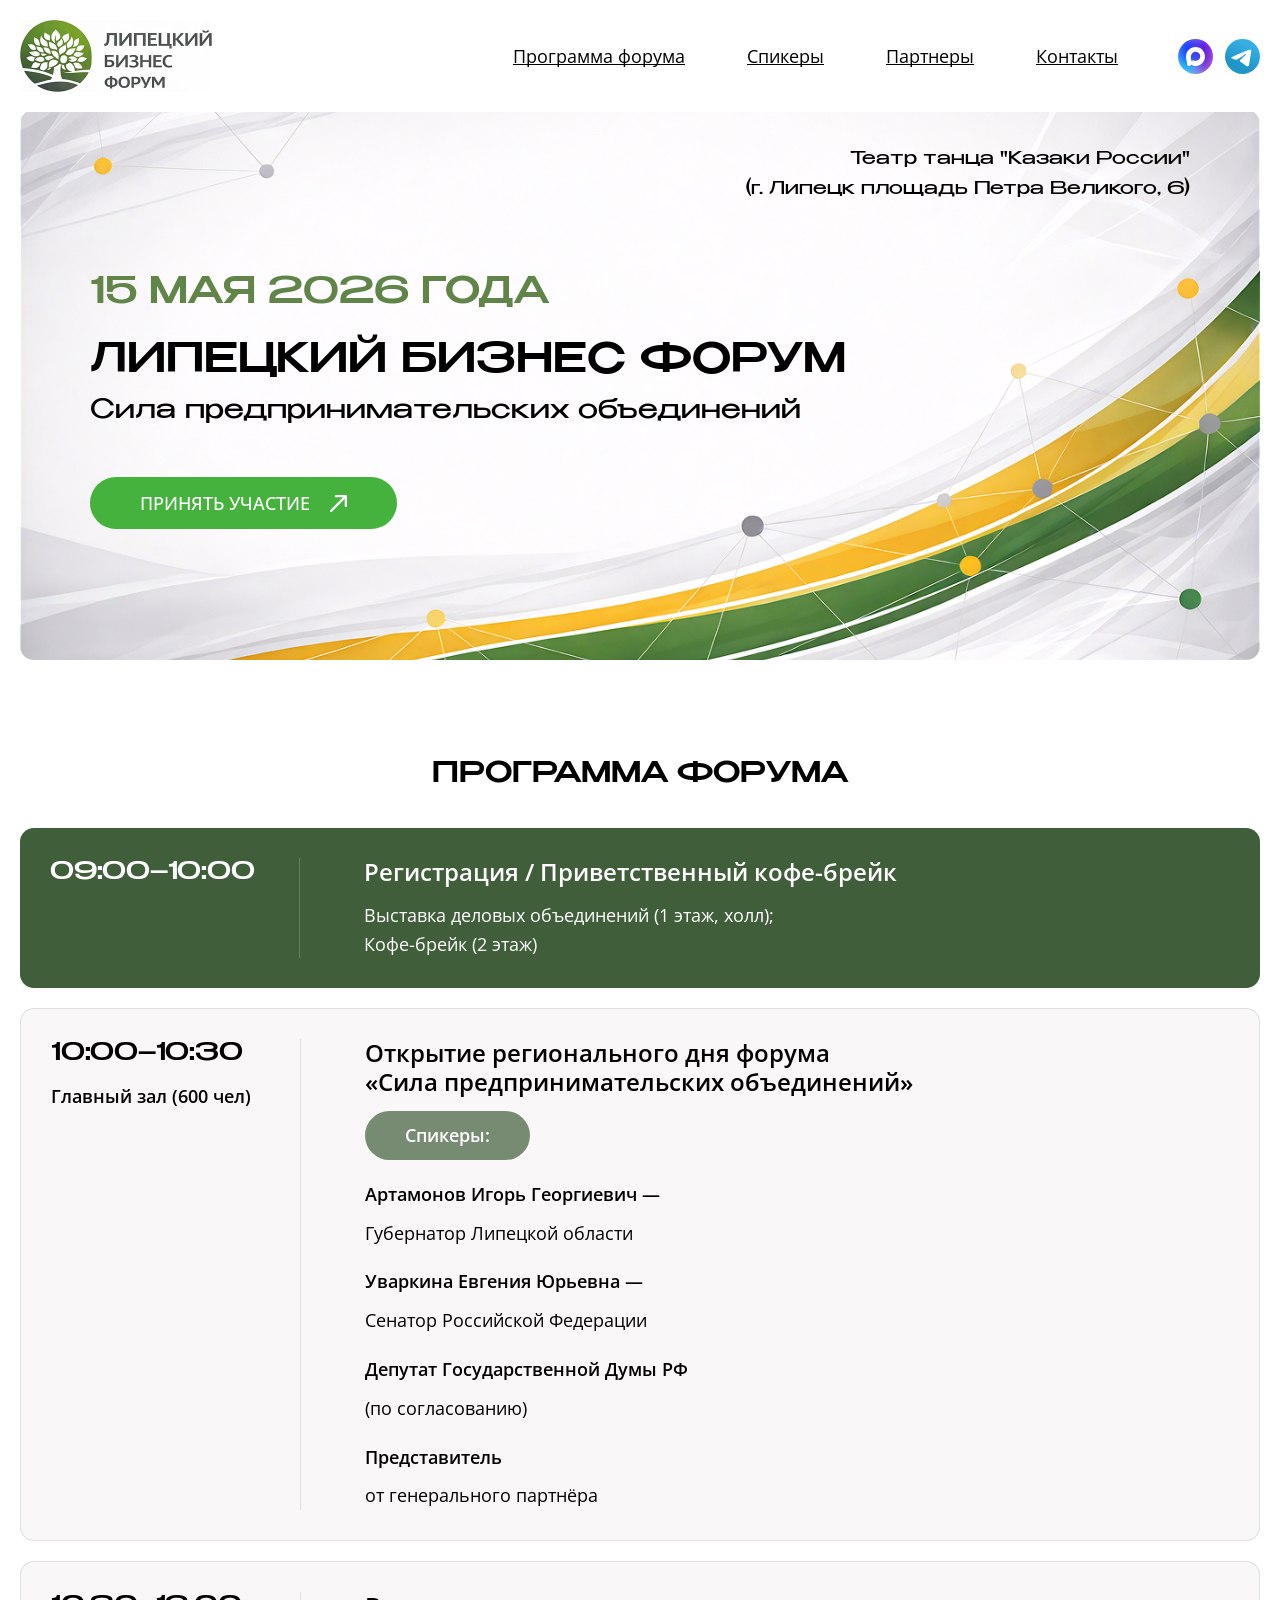
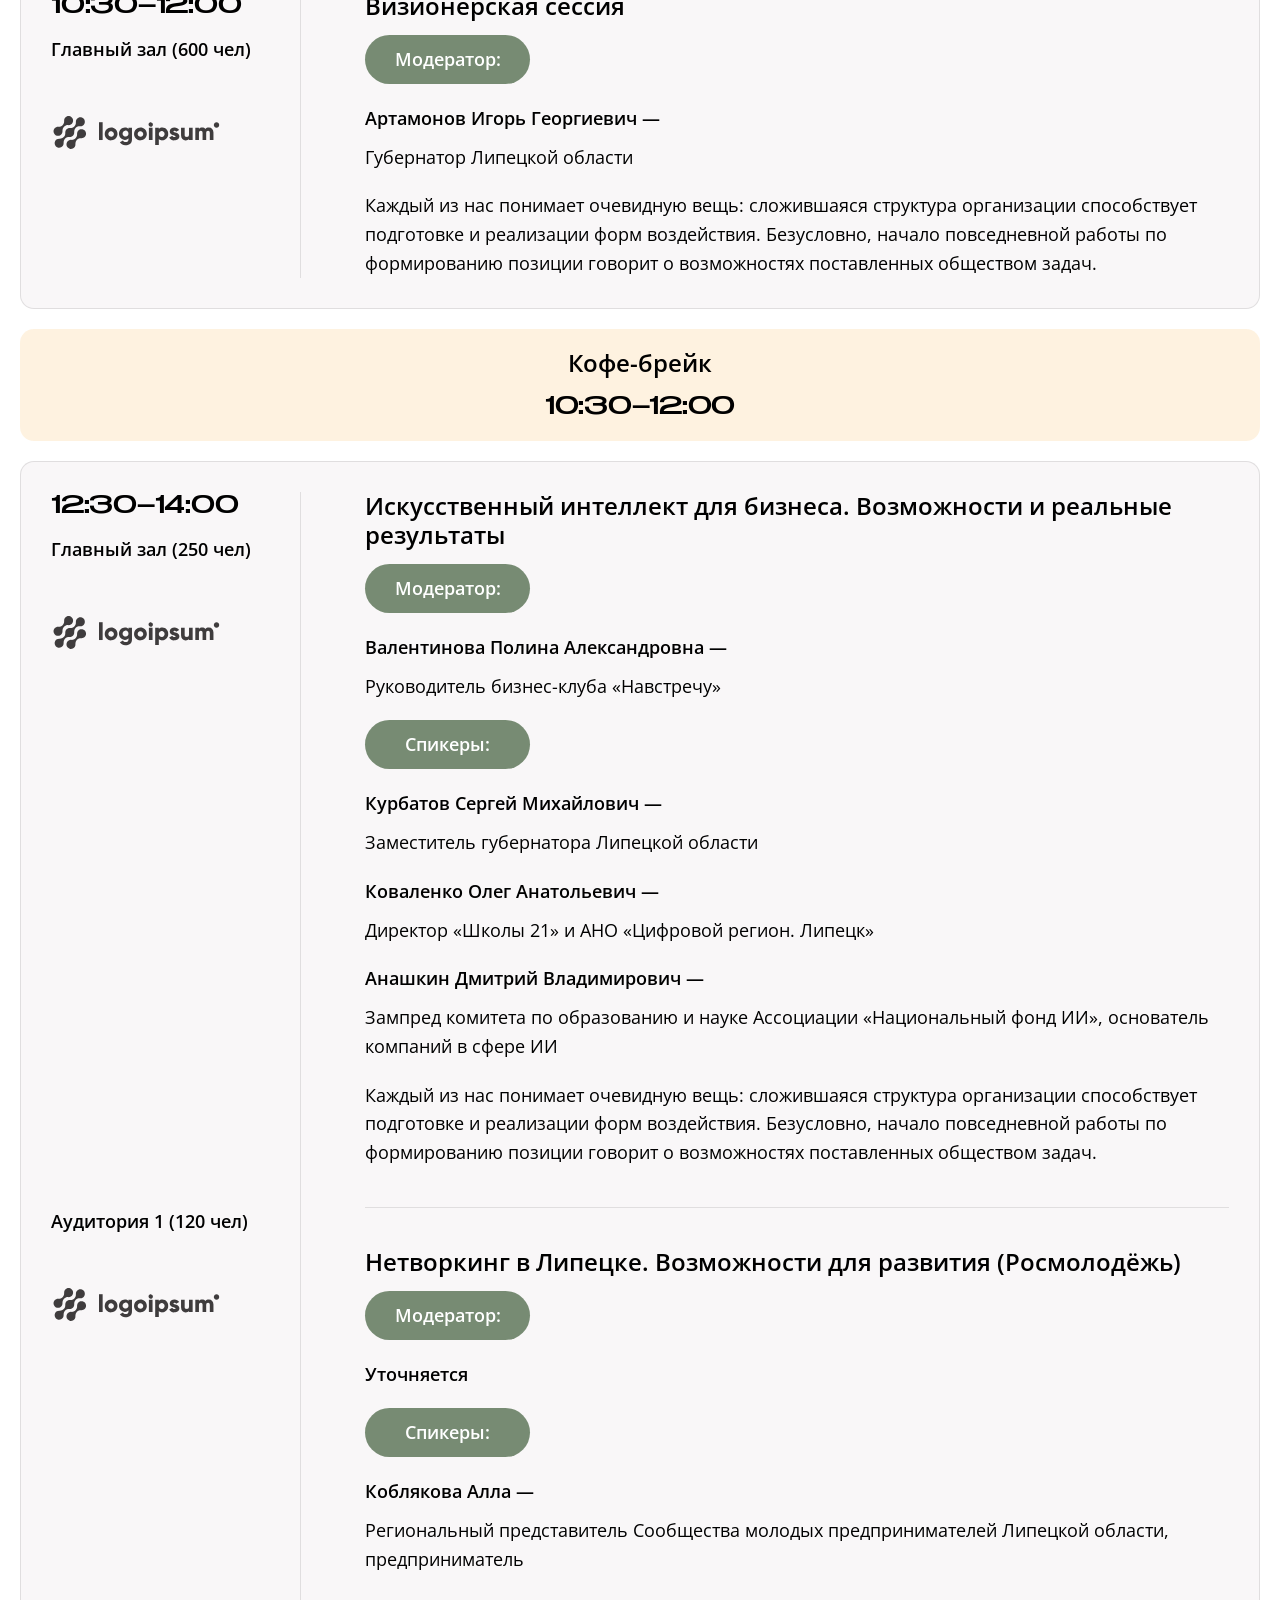
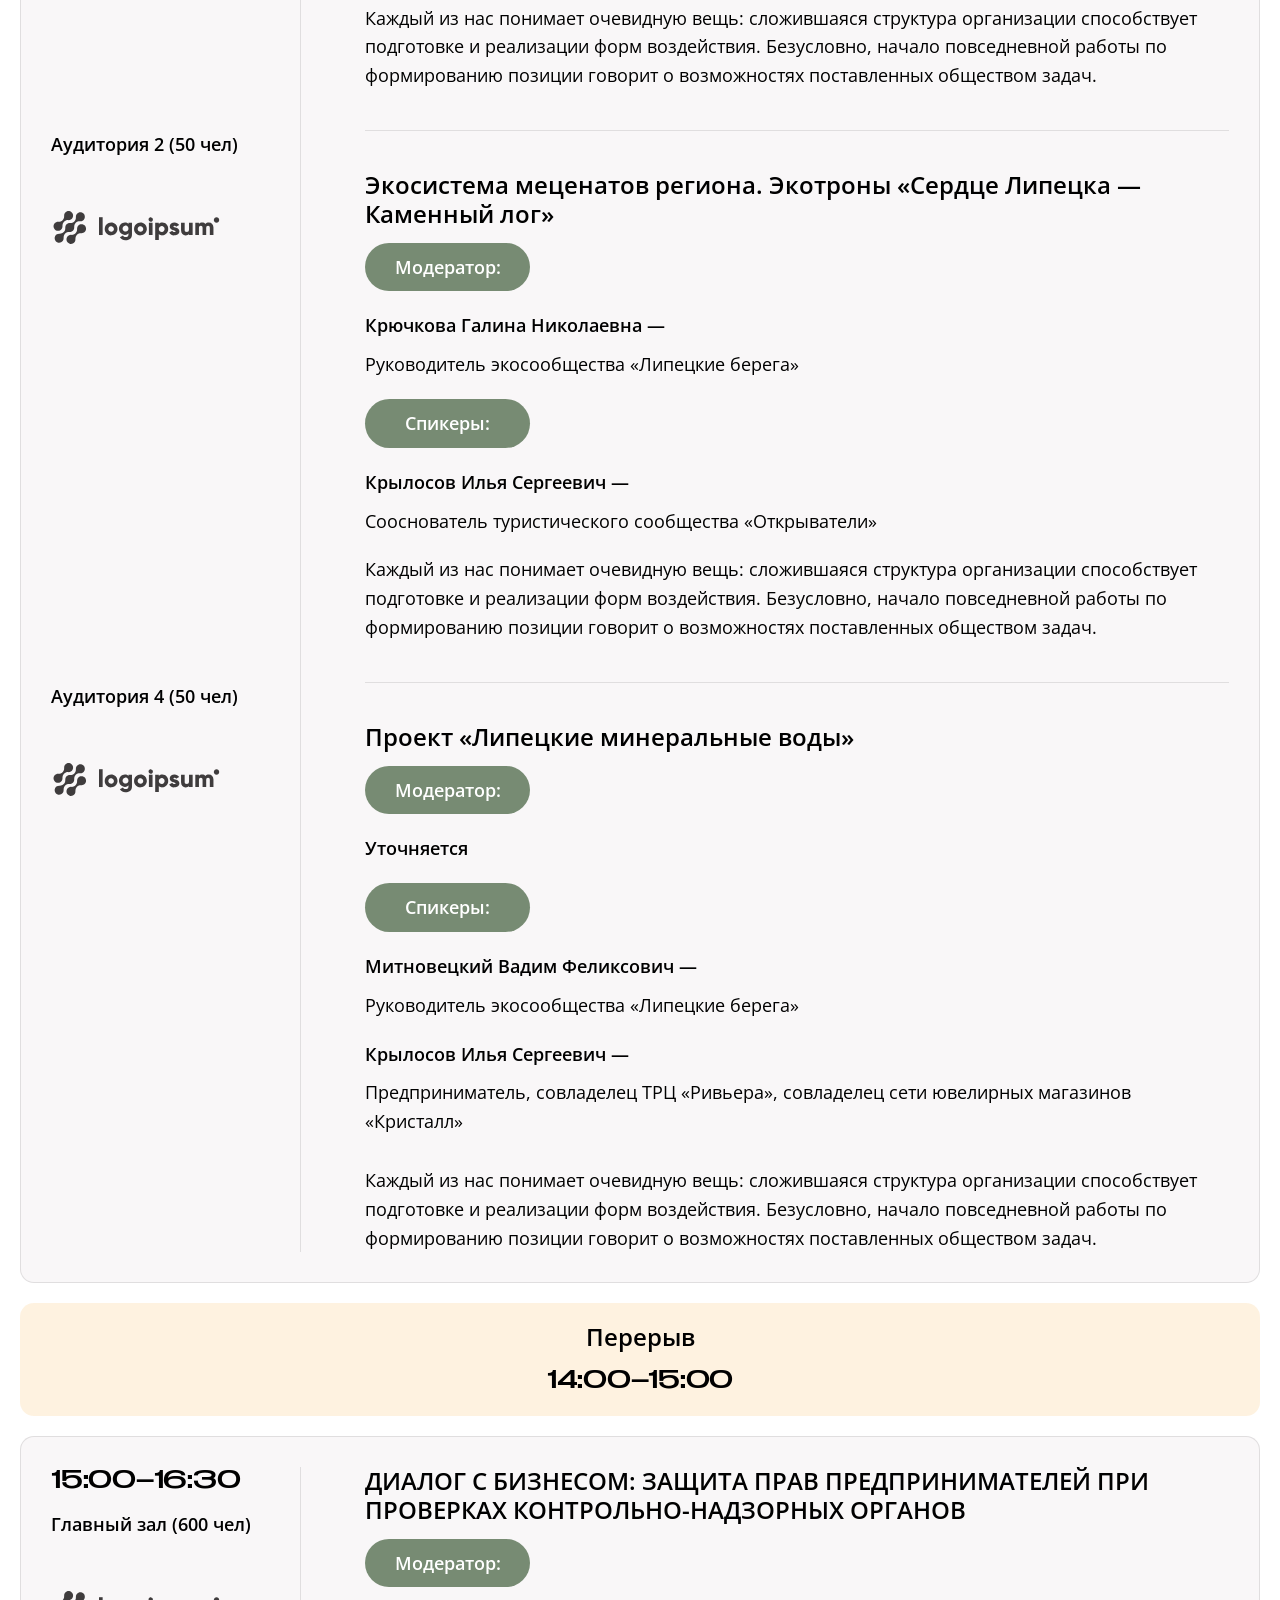
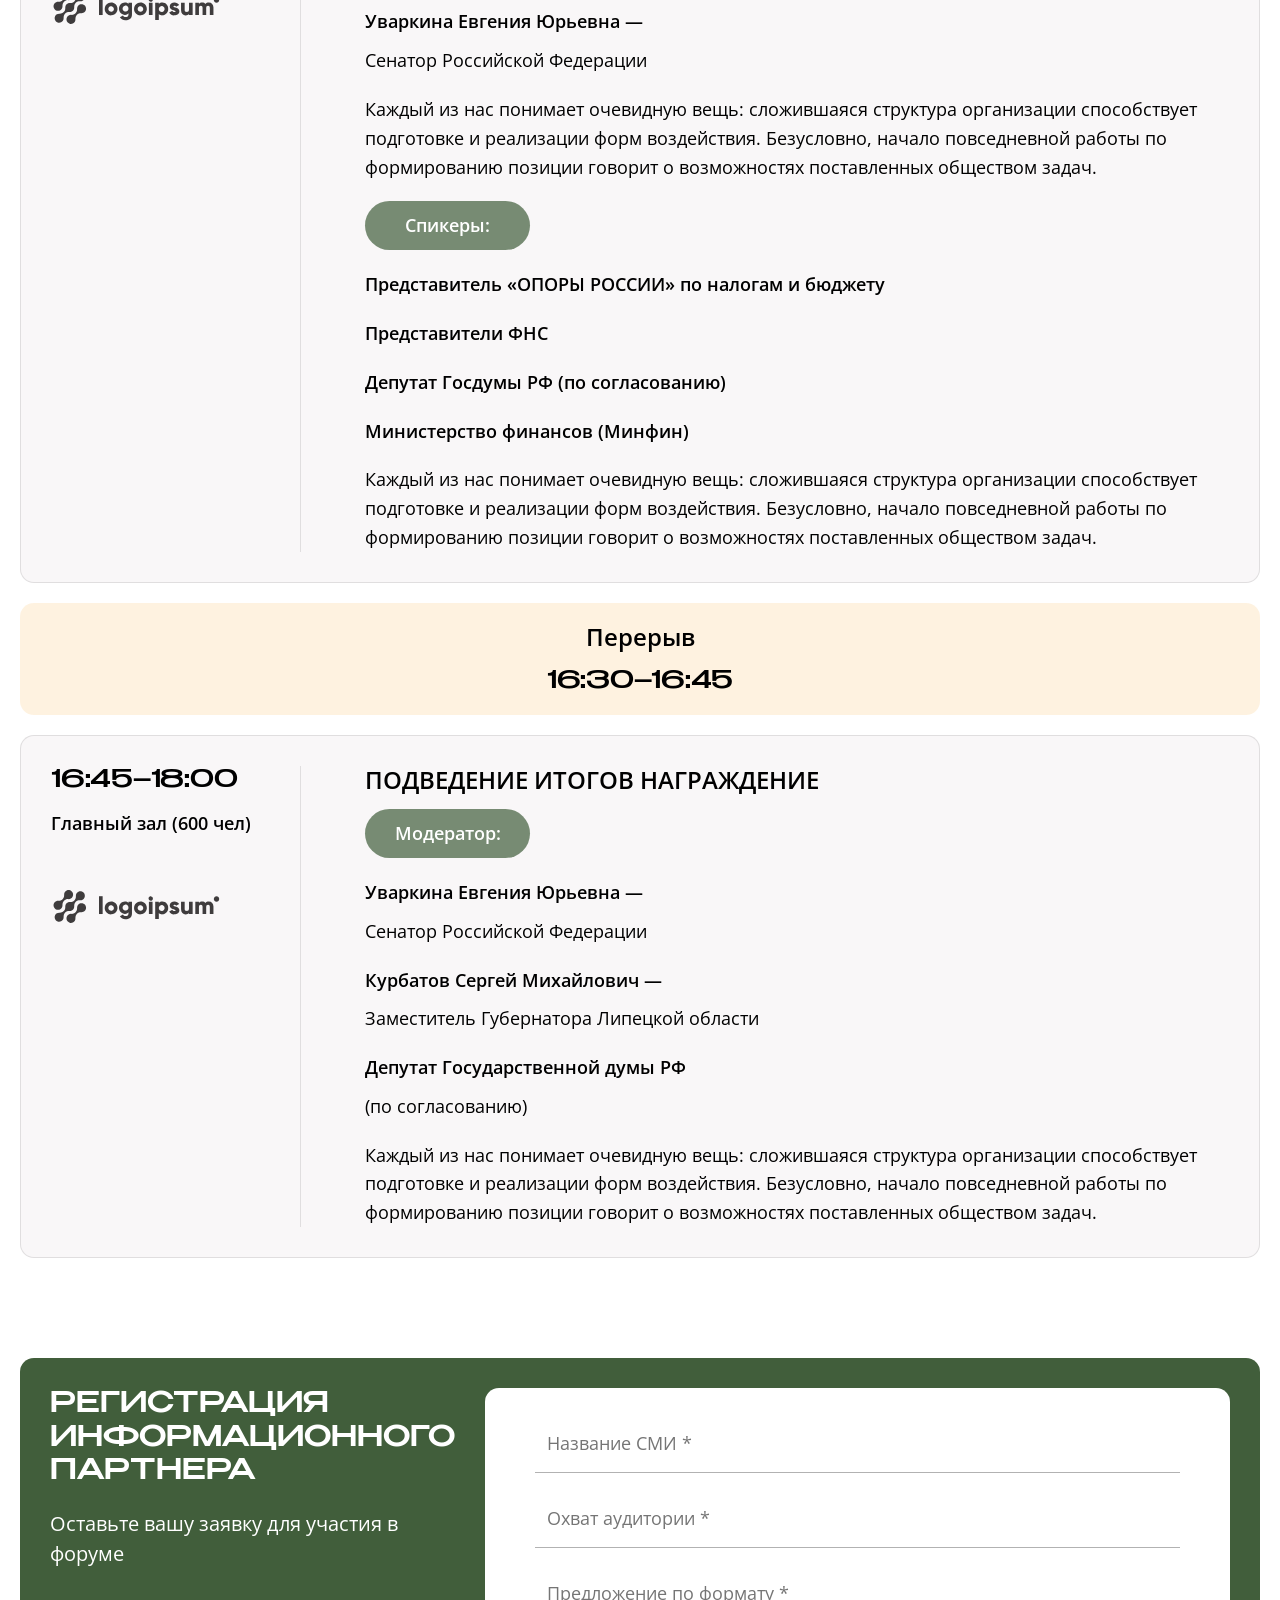
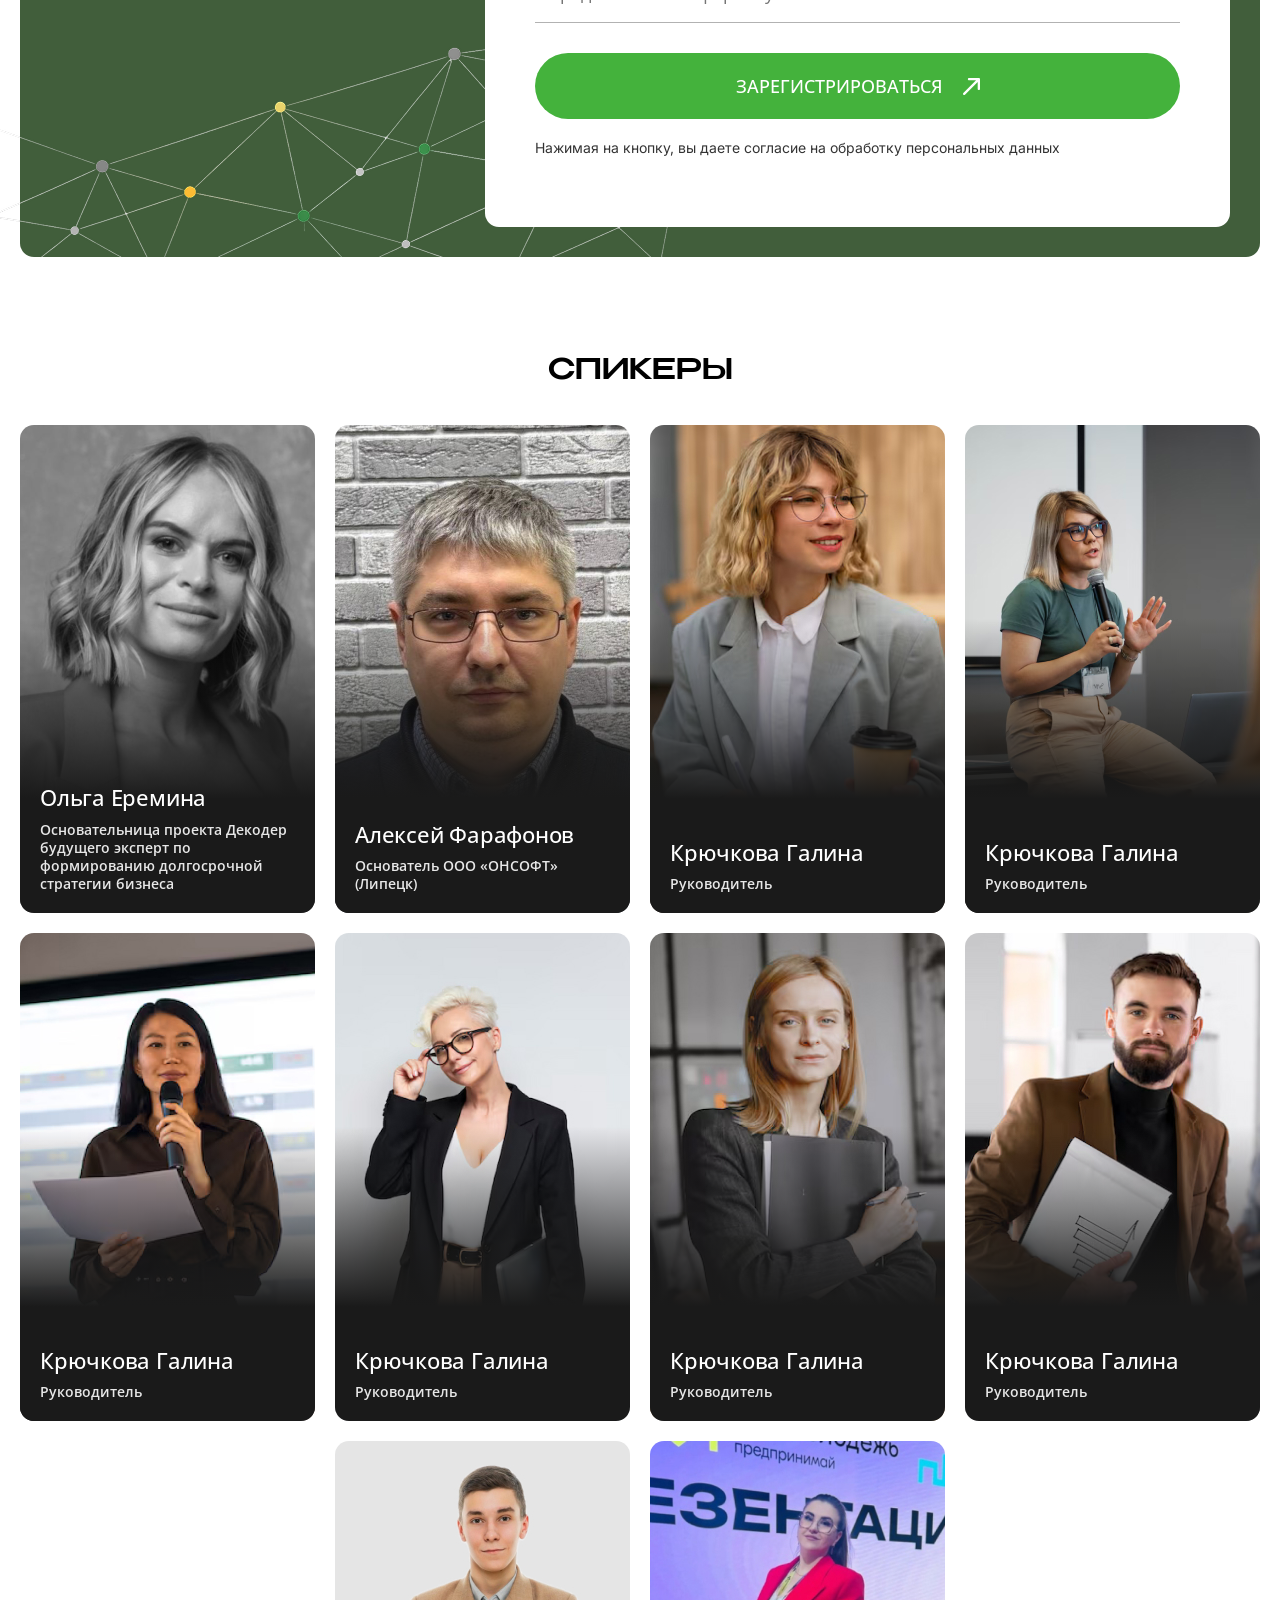
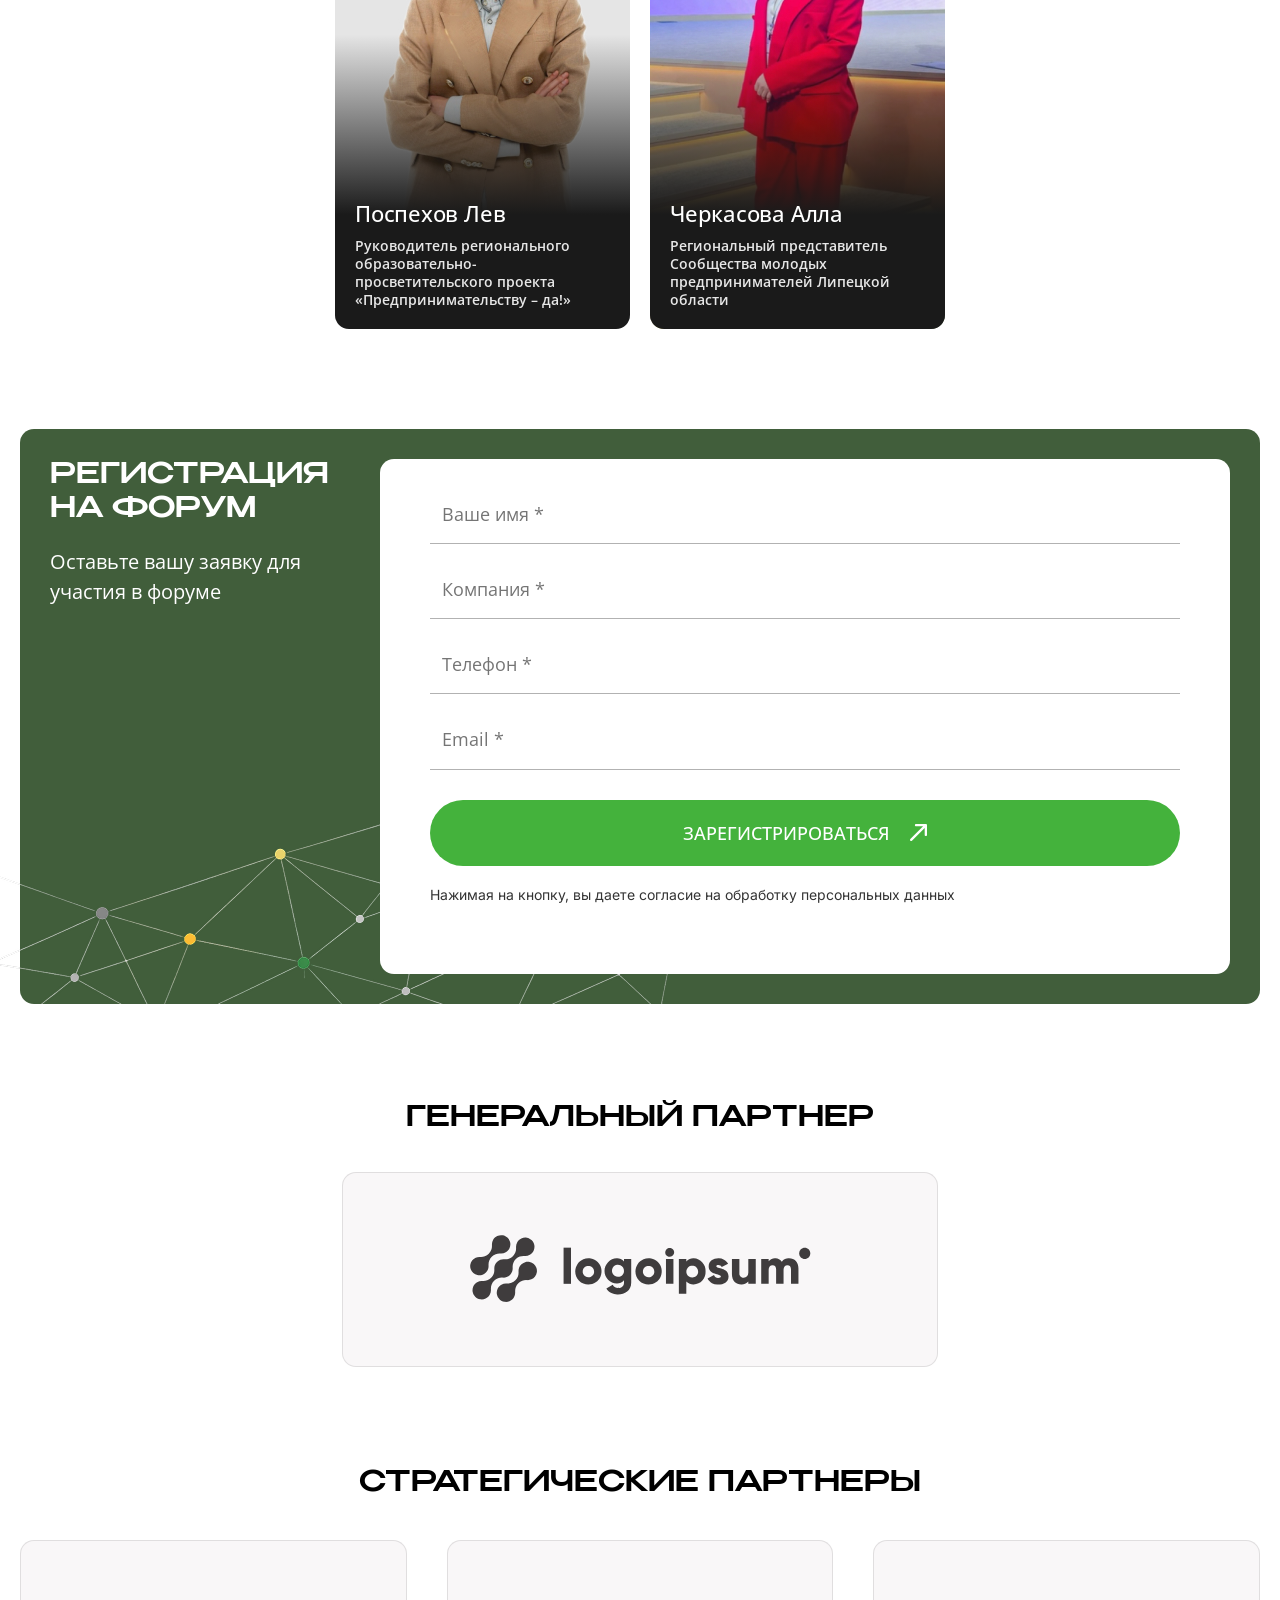
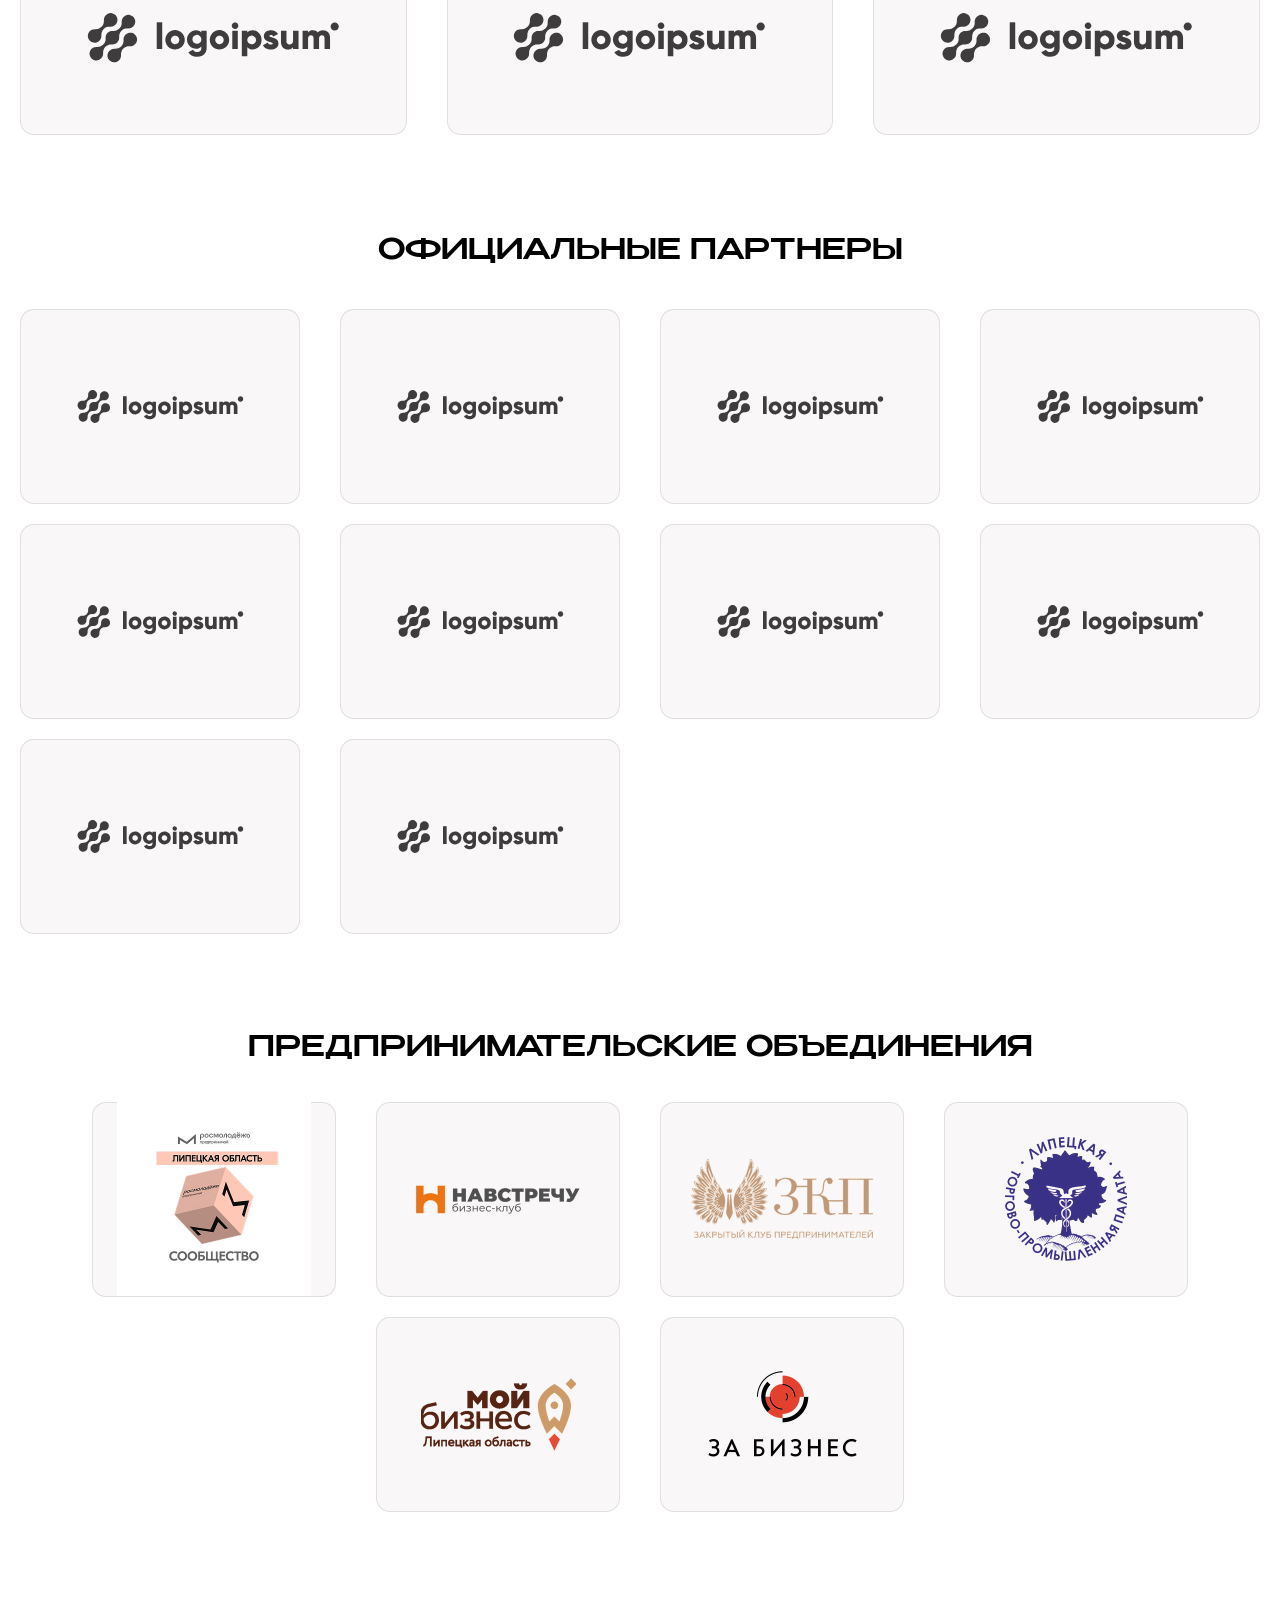
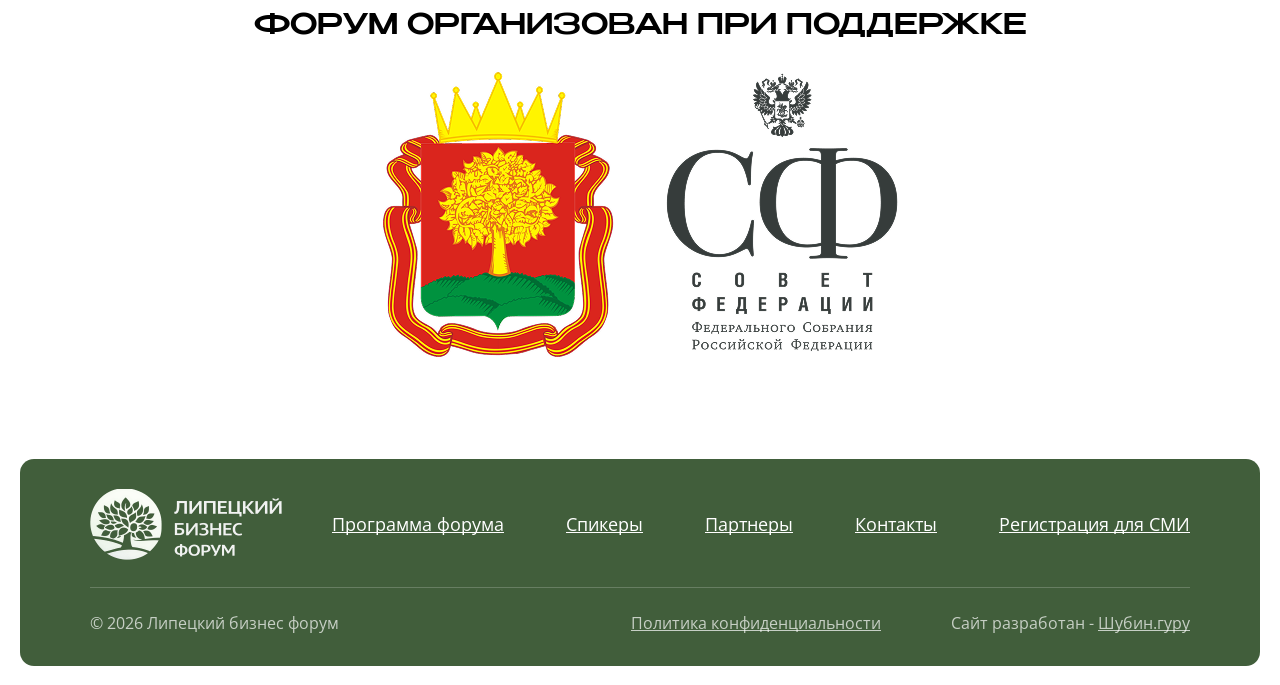
==== commit e0ce70d0: "Add files via upload" ====
--- a/index.html
+++ b/index.html
@@ -756,22 +756,22 @@
 				<div class="p-partners__container">
 					<h2 class="p-partners__subtitle">Предпринимательские объединения</h2>
 					<div class="p-partners__wrapper">
-						<div class="p-partners__card">
-							<img src="../images/p-partners/01.png" alt="image">
-						</div>
-						<div class="p-partners__card">
+						<div class="p-partners__card p-partners__card_1">
+							<img src="../images/p-partners/02.jpg" alt="image">
+						</div>
+						<div class="p-partners__card p-partners__card_2">
 							<img src="../images/p-partners/02.png" alt="image">
 						</div>
-						<div class="p-partners__card">
+						<div class="p-partners__card p-partners__card_3">
 							<img src="../images/p-partners/03.png" alt="image">
 						</div>
-						<div class="p-partners__card">
+						<div class="p-partners__card p-partners__card_4">
 							<img src="../images/p-partners/04.png" alt="image">
 						</div>
-						<div class="p-partners__card">
+						<div class="p-partners__card p-partners__card_5">
 							<img src="../images/p-partners/05.png" alt="image">
 						</div>
-						<div class="p-partners__card">
+						<div class="p-partners__card p-partners__card_6">
 							<img src="../images/p-partners/06.png" alt="image">
 						</div>
 					</div>
--- a/css/styles.css
+++ b/css/styles.css
@@ -1 +1 @@
-@import url(https://fonts.googleapis.com/css?family=Open+Sans:regular,500,600,700);@import url(https://fonts.googleapis.com/css?family=Inter:regular);@font-face{font-family:Benzin-Regular;src:url(../fonts/benzin-regular.woff2) format("woff2"),url(../fonts/benzin-regular.woff) format("woff");font-weight:400;font-style:normal;font-display:swap}@font-face{font-family:Benzin-Medium;src:url(../fonts/benzin-medium.woff2) format("woff2"),url(../fonts/benzin-medium.woff) format("woff");font-weight:500;font-style:normal;font-display:swap}.footer{padding-bottom:19px}.footer__wrapper{background:#415e3b;border-radius:14px;padding:30px 70px}@media (max-width:991.98px){.footer__wrapper{padding:30px 40px}}.footer__top{display:flex;justify-content:space-between;align-items:center;flex-wrap:wrap;gap:30px}.footer__top:not(:last-child){margin-bottom:27px}.footer__logo img{width:192px;height:71px;object-fit:cover;object-position:center}.footer__menu ul{display:flex;flex-wrap:wrap;gap:62px;align-items:center}@media (max-width:991.98px){.footer__menu ul{gap:35px}}.footer__menu ul li a,.footer__menu ul li button{display:inline-block;font-size:18px;text-decoration:underline;text-decoration-skip-ink:none;color:#fff}.footer__bottom{padding-top:23px;border-top:1px solid rgba(255,255,255,.2);display:flex;justify-content:space-between;align-items:center;gap:20px;flex-wrap:wrap}@media (max-width:479.98px){.footer__bottom{gap:10px}}.footer__bottom ul{display:flex;gap:70px;align-items:center;flex-wrap:wrap}@media (max-width:991.98px){.footer__bottom ul{gap:30px}}@media (max-width:479.98px){.footer__bottom ul{gap:10px}}.footer__bottom ul li a{font-size:16px;line-height:160%;text-decoration:underline;text-decoration-skip-ink:none;text-align:center;color:rgba(255,255,255,.7)}.footer__bottom ul li a span{text-decoration:underline;text-decoration-skip-ink:none;text-align:center}.footer__bottom ul li:last-child a{text-decoration:none}.footer__copywrite{font-size:16px;line-height:160%;color:rgba(255,255,255,.7)}.header{padding:20px 0;position:fixed;top:0;left:0;width:100%;min-height:72px;z-index:50;background-color:#fff}@media (max-width:479.98px){.header{padding:12px 0}}.header__container{display:flex;justify-content:space-between;gap:60px;align-items:center}@media (max-width:991.98px){.header__container{gap:30px}}.header__logo{position:relative;z-index:25}.header__logo img{width:192px;height:72px;object-fit:cover;object-position:center}@media (max-width:991.98px){.header__logo img{width:159px;height:59px}}@media (max-width:479.98px){.header__logo{order:-1}}.header__menu{flex-grow:1}@media (max-width:479.98px){.header__menu{order:3;flex:0 1 auto}}.header__cta{position:relative;z-index:25;display:flex;align-items:center;gap:12px}@media (max-width:479.98px){.header__cta{order:2}}@media (max-width:767.98px){.menu__body{position:fixed;top:0;left:-100%;width:100%;height:100%;background:#415e3b;padding-top:120px;padding-bottom:50px;padding-left:20px;padding-right:20px;overflow:auto;transition:left .5s ease 0s;z-index:20}.menu-open .menu__body{left:0}}.menu__list{display:flex;align-items:center;gap:62px;flex-grow:1;justify-content:flex-end}@media (max-width:1200px){.menu__list{gap:30px}}@media (max-width:991.98px){.menu__list{gap:30px}}@media (max-width:767.98px){.menu__list{flex-direction:column}}@media (max-width:479.98px){.menu__list{align-items:flex-start}}.menu__link{text-decoration:underline;text-decoration-skip-ink:none;transition:color .5s ease 0s}@media (any-hover:hover){.menu__link:hover{color:#d5831d}}@media (max-width:991.98px){.menu__link{font-size:14px}}@media (max-width:767.98px){.menu__link{color:#fff;font-size:16px}}.icon-menu{display:none}@media (max-width:767.98px){.icon-menu{display:block;position:relative;cursor:pointer;width:30px;height:22px;z-index:25}}@media (max-width:767.98px) and (any-hover:none){.icon-menu{cursor:default}}@media (max-width:767.98px){.icon-menu span,.icon-menu::after,.icon-menu::before{content:"";transition:all .3s ease 0s;right:0;position:absolute;width:100%;height:2px;background-color:#415e3b}.menu-open .icon-menu span,.menu-open .icon-menu::after,.menu-open .icon-menu::before{background-color:#fff}.icon-menu::before{top:0}.icon-menu::after{bottom:0}.icon-menu span{top:calc(50% - 1px)}.menu-open .icon-menu span{width:0}.menu-open .icon-menu::before{top:calc(50% - 1px);transform:rotate(-45deg)}.menu-open .icon-menu::after{bottom:calc(50% - 1px);transform:rotate(45deg)}}.logo{position:relative;display:inline-block}.logo__burger,.logo__destop{display:block;transition:opacity .3s ease,transform .3s ease,visibility 0s linear .5s}.logo__destop{opacity:1;visibility:visible;transform:translateY(0)}.logo__burger{position:absolute;top:0;left:0;opacity:0;visibility:hidden;transform:translateY(-10px);transition:opacity .3s ease,transform .3s ease,visibility 0s linear .3s}.menu-open .logo__destop{opacity:0;visibility:hidden;transform:translateY(10px);transition:opacity .3s ease,transform .3s ease,visibility 0s linear .3s}.menu-open .logo__burger{opacity:1;visibility:visible;transform:translateY(0);transition:opacity .3s ease,transform .3s ease,visibility 0s linear 0s}@font-face{font-family:Benzin-Regular;src:url(../fonts/benzin-regular.woff2) format("woff2"),url(../fonts/benzin-regular.woff) format("woff");font-weight:400;font-style:normal;font-display:swap}@font-face{font-family:Benzin-Medium;src:url(../fonts/benzin-medium.woff2) format("woff2"),url(../fonts/benzin-medium.woff) format("woff");font-weight:500;font-style:normal;font-display:swap}:root{--main-font-family:"Open Sans",sans-serif;--main-text-color:#000;--main-font-size:18px;--second-family:"Benzin-Medium",sans-serif;--third-family:"Inter",sans-serif;--font3:"Benzin-Regular",sans-serif}*{padding:0;margin:0;border:0}*,:after,:before{box-sizing:border-box}body,html{height:100%;min-width:375px}body{color:var(--main-text-color);line-height:1;font-family:var(--main-font-family);font-size:var(--main-font-size);-ms-text-size-adjust:100%;-moz-text-size-adjust:100%;-webkit-text-size-adjust:100%;-webkit-font-smoothing:antialiased;-moz-osx-font-smoothing:grayscale}button,input,textarea{font-family:var(--main-font-family);font-size:inherit}button{cursor:pointer;color:inherit;background-color:inherit}a{color:inherit}a:visited{text-decoration:none}a:hover{text-decoration:none}ul li{list-style:none}img{vertical-align:top}h1,h2,h3,h4,h5,h6{font-weight:inherit;font-size:inherit}.wrapper{min-height:100%;display:flex;flex-direction:column;overflow:hidden}.wrapper>main{flex:1 1 auto}.wrapper>*{min-width:0}[class*=__container]{max-width:1409px;margin:0 auto;padding:0 20px}.hero{padding-top:110px}@media (max-width:479.98px){.hero{padding-top:90px}}.hero__inner{position:relative;padding:34px 70px;border-radius:14px;overflow:hidden;min-height:550px}@media (max-width:991.98px){.hero__inner{padding:30px;min-height:450px}}@media (max-width:479.98px){.hero__inner{padding:20px;min-height:375px}}.hero__top p{text-align:right;max-width:450px;margin-left:auto;position:relative;z-index:10;font-family:var(--font3);line-height:167%}@media (max-width:991.98px){.hero__top p{font-size:16px}}@media (max-width:767.98px){.hero__top p{font-size:14px}}@media (max-width:479.98px){.hero__top p{font-size:12px}}.hero__top:not(:last-child){margin-bottom:76px}@media (max-width:479.98px){.hero__top:not(:last-child){margin-bottom:50px}}.hero__time{display:inline-block;position:relative;z-index:10;font-family:var(--second-family);font-size:36px;line-height:75%;text-transform:uppercase;color:#618549}.hero__time:not(:last-child){margin-bottom:34px}@media (max-width:991.98px){.hero__time{font-size:28px}}@media (max-width:767.98px){.hero__time{font-size:22px}}@media (max-width:479.98px){.hero__time{font-size:18px}}.hero__title{position:relative;z-index:10;font-family:var(--second-family);font-size:40px;text-transform:uppercase}.hero__title:not(:last-child){margin-bottom:15px}@media (max-width:991.98px){.hero__title{font-size:32px}}@media (max-width:767.98px){.hero__title{font-size:26px}}@media (max-width:479.98px){.hero__title{font-size:22px}}.hero__text{position:relative;z-index:10;font-family:var(--font3);font-size:26px;line-height:120%}.hero__text:not(:last-child){margin-bottom:50px}@media (max-width:767.98px){.hero__text:not(:last-child){margin-bottom:30px}}@media (max-width:991.98px){.hero__text{font-size:24px}}@media (max-width:767.98px){.hero__text{font-size:18px}}@media (max-width:479.98px){.hero__text{font-size:15px}}.hero__cta{position:relative;z-index:10}.hero__cta a{padding:17px 50px;text-decoration:none;background:#44b23c;border-radius:100px;display:inline-flex;align-items:center;gap:20px;transition:background .5s ease 0s}@media (max-width:767.98px){.hero__cta a{padding:14px 40px;gap:15px}.hero__cta a svg{width:13px}}@media (max-width:479.98px){.hero__cta a{font-size:14px}}.hero__cta a span{font-weight:500;text-transform:uppercase;color:#fff}@media (max-width:767.98px){.hero__cta a span{font-size:16px}}@media (max-width:479.98px){.hero__cta a span{font-size:14px}}@media (any-hover:hover){.hero__cta a:hover{background:#379a30}}.hero__desktop-bg{position:absolute;top:0;left:0;width:100%;height:100%;object-fit:cover;object-position:center}.forum{padding:100px 0}@media (max-width:767.98px){.forum{padding:60px 0}}.forum__seperate{border-radius:14px;padding:30px 50px;border:1px solid rgba(0,0,0,.1);background:#f9f7f8}.forum__seperate:not(:last-child){margin-bottom:20px}@media (max-width:767.98px){.forum__seperate:not(:last-child){margin-bottom:15px}}.forum__seperate_green{background:#415e3b;color:#fff;border:none}@media (max-width:1409px){.forum__seperate{padding:30px}}.forum__break:not(:last-child){margin-bottom:20px}.forum__subtitle{font-family:var(--second-family);font-size:28px;text-transform:uppercase;text-align:center}.forum__subtitle:not(:last-child){margin-bottom:40px}@media (max-width:991.98px){.forum__subtitle{font-size:24px}}@media (max-width:767.98px){.forum__subtitle{font-size:22px}}@media (max-width:479.98px){.forum__subtitle{font-size:20px}}.row-forum{display:flex;gap:64px}@media (max-width:991.98px){.row-forum{gap:30px}}@media (max-width:767.98px){.row-forum{flex-direction:column}}.row-forum_green .row-forum__left{border-right:1px solid rgba(255,255,255,.2)}@media (max-width:767.98px){.row-forum_green .row-forum__left{border-right:none;border-bottom:1px solid rgba(255,255,255,.2)}}.row-forum__left{border-right:1px solid rgba(0,0,0,.1);flex:0 0 250px}@media (max-width:991.98px){.row-forum__left{flex:0 0 220px}}@media (max-width:767.98px){.row-forum__left{flex:1 1 auto;padding-bottom:20px;border-right:none;border-bottom:1px solid rgba(0,0,0,.1)}}.row-forum__time{font-family:var(--second-family);font-size:24px;line-height:120%;letter-spacing:-.01em}.row-forum__time:not(:last-child){margin-bottom:14px}@media (max-width:991.98px){.row-forum__time{font-size:22px}}@media (max-width:767.98px){.row-forum__time{font-size:20px}}@media (max-width:479.98px){.row-forum__time{font-size:18px}}.forum__seperate_parent .row-forum__rigt{padding:40px 0;border-top:1px solid rgba(0,0,0,.1)}.row-forum_first .row-forum__rigt{border:none!important;padding-top:0}.row-forum_last .row-forum__rigt{padding-bottom:0!important}.row-forum__label{font-weight:600;font-size:24px;line-height:120%}.row-forum__label:not(:last-child){margin-bottom:14px}@media (max-width:767.98px){.row-forum__label:not(:last-child){margin-bottom:20px}}@media (max-width:991.98px){.row-forum__label{font-size:22px}}@media (max-width:479.98px){.row-forum__label{font-size:20px}}.row-forum__inner{display:flex;align-items:flex-start;gap:20px}.row-forum__inner:not(:last-child){margin-bottom:20px}@media (max-width:1409px){.row-forum__inner{flex-direction:column}}.row-forum__role{display:inline-block;padding:10px 29px;font-weight:600;line-height:160%;color:#fff;background:rgba(65,94,59,.7);border-radius:100px;min-width:165px;text-align:center}.row-forum__content{align-self:center}.row-forum__content p{line-height:160%}@media (max-width:767.98px){.row-forum__content p{font-size:16px}}@media (max-width:1409px){.row-forum__content{align-self:start}}.row-forum__info{font-weight:600;line-height:160%}.row-forum__info:not(:last-child){margin-bottom:50px}@media (max-width:767.98px){.row-forum__info:not(:last-child){margin-bottom:25px}}.row-forum__image img{width:171px;height:37px;object-fit:cover;object-position:center}.row-forum__headline:not(:last-child){margin-bottom:20px}.row-forum__headline p{display:flex;gap:10px}.row-forum__headline p span{line-height:160%;font-weight:400}.row-forum__headline p .bold{font-weight:600!important;flex-shrink:0}@media (max-width:1409px){.row-forum__headline p{flex-direction:column}}@media (max-width:767.98px){.row-forum__headline p{flex-direction:row;flex-wrap:wrap;gap:5px}}@media (max-width:479.98px){.row-forum__headline p{flex-direction:column}}.break-forum{padding:20px 24px;background:rgba(249,168,52,.15);border-radius:14px}.break-forum__title{font-weight:600;font-size:24px;line-height:120%;text-align:center}.break-forum__title:not(:last-child){margin-bottom:15px}@media (max-width:991.98px){.break-forum__title{font-size:22px}}@media (max-width:479.98px){.break-forum__title{font-size:20px}}.break-forum__time{font-family:var(--second-family);font-size:24px;line-height:120%;letter-spacing:-.01em;text-align:center}@media (max-width:991.98px){.break-forum__time{font-size:22px}}@media (max-width:767.98px){.break-forum__time{font-size:20px}}@media (max-width:479.98px){.break-forum__time{font-size:18px}}.callback__container{position:relative}.callback__wrapper{border-radius:14px;background:#415e3b;display:flex;padding:40px 70px;gap:30px;position:relative}@media (max-width:1409px){.callback__wrapper{padding:30px}}@media (max-width:991.98px){.callback__wrapper{flex-direction:column}}@media (max-width:767.98px){.callback__wrapper{padding:24px}}.callback__content{position:relative;z-index:20;flex:0 0 527px}@media (max-width:1409px){.callback__content{flex:0 0 300px}}@media (max-width:991.98px){.callback__content{flex:1 1 auto}}.callback__subtitle{position:relative;z-index:20;font-family:var(--second-family);font-size:28px;text-transform:uppercase;color:#fff;line-height:120%}.callback__subtitle:not(:last-child){margin-bottom:20px}@media (max-width:767.98px){.callback__subtitle:not(:last-child):not(:last-child){margin-bottom:16px}}@media (max-width:991.98px){.callback__subtitle{font-size:24px}}@media (max-width:767.98px){.callback__subtitle{font-size:22px}}@media (max-width:479.98px){.callback__subtitle{font-size:18px}}.callback__text{position:relative;z-index:20;font-size:20px;line-height:150%;color:#fff}@media (max-width:767.98px){.callback__text{font-size:18px}}@media (max-width:479.98px){.callback__text{font-size:16px}}.callback__form{flex-grow:1;position:relative;z-index:20;border-radius:14px;background:#fff;padding:40px 50px}@media (max-width:991.98px){.callback__form{padding:25px}}.callback__form input{padding-left:12px;padding-bottom:14px;display:block;width:100%;font-family:var(--font-family);font-weight:400;font-size:18px;line-height:167%;color:rgba(0,0,0,.5);border-bottom:1px solid rgba(0,0,0,.3);transition:border .5s ease 0s}.callback__form input:focus{outline:0;border-bottom:1px solid #44b23c}@media (max-width:767.98px){.callback__form input{font-size:16px}}@media (max-width:479.98px){.callback__form input{font-size:14px}}.callback__line{position:relative}.callback__line:not(:last-child){margin-bottom:30px}.callback__error{display:none;position:absolute;bottom:-15px;left:0;color:#ff4500;font-size:14px}.callback__button{display:block;width:100%;justify-content:center;background:#44b23c;border-radius:100px;padding:21px 50px;display:flex;align-items:center;gap:20px;transition:background .5s ease 0s}@media (max-width:767.98px){.callback__button{padding-top:14px;padding-bottom:14px}}@media (max-width:479.98px){.callback__button{font-size:14px}}.callback__button span{font-weight:500;font-size:18px;text-transform:uppercase;color:#fff}@media (max-width:767.98px){.callback__button span{font-size:16px}}@media (max-width:479.98px){.callback__button span{font-size:14px}}.callback__button:not(:last-child){margin-bottom:20px}@media (any-hover:hover){.callback__button:hover{background:#379a30}}.callback__agrement{font-family:var(--third-family);font-size:14px;line-height:129%;color:rgba(0,0,0,.8)}.callback__decor{position:absolute;pointer-events:none;bottom:0;z-index:1;left:0}@media (min-width:1256px){.speakers__cards>:nth-last-child(2){grid-column:2}.speakers__cards>:last-child{grid-column:3}}.speakers{padding:100px 0}@media (max-width:767.98px){.speakers{padding:60px 0}}.speakers__subtitle{font-family:var(--second-family);font-size:28px;text-transform:uppercase;text-align:center}.speakers__subtitle:not(:last-child){margin-bottom:40px}@media (max-width:767.98px){.speakers__subtitle:not(:last-child){margin-bottom:26px}}@media (max-width:991.98px){.speakers__subtitle{font-size:24px}}@media (max-width:767.98px){.speakers__subtitle{font-size:22px}}@media (max-width:479.98px){.speakers__subtitle{font-size:20px}}.speakers__cards{display:grid;grid-template-columns:repeat(4,1fr);gap:20px}@media (max-width:1255px){.speakers__cards{grid-template-columns:repeat(3,1fr)}}@media (max-width:767.98px){.speakers__cards{grid-template-columns:repeat(2,1fr)}}@media (max-width:500px){.speakers__cards{grid-template-columns:none}}.speakers__card{position:relative;display:flex;flex-direction:column;justify-content:flex-end;height:488px;border-radius:14px;overflow:hidden}@media (max-width:991.98px){.speakers__card{height:437px}}.speakers__card::after{content:"";position:absolute;width:100%;height:100%;top:0;left:0;background:linear-gradient(180deg,rgba(26,26,26,0) 39.66%,#1a1a1a 76.56%);pointer-events:none}@media (any-hover:hover){.speakers__card:hover .speakers__image{transform:scale(1.05)}}.speakers__content{position:relative;display:flex;flex-direction:column;align-items:flex-start;z-index:20;padding:20px;text-align:left}.speakers__title{font-weight:500;font-size:22px;line-height:120%;letter-spacing:-.01em;color:#fff}.speakers__title:not(:last-child){margin-bottom:10px}.speakers__text{font-weight:600;font-size:14px;line-height:130%;color:#e7e7e7}.speakers__image{position:absolute;top:0;left:0;width:100%;height:100%;object-fit:cover;object-position:center;transition:transform .5s ease 0s}.m-partner{padding-top:100px}@media (max-width:767.98px){.m-partner{padding-top:60px}}.m-partner__subtitle{font-family:var(--second-family);font-size:28px;text-transform:uppercase;text-align:center}.m-partner__subtitle:not(:last-child){margin-bottom:40px}@media (max-width:767.98px){.m-partner__subtitle:not(:last-child){margin-bottom:26px}}@media (max-width:991.98px){.m-partner__subtitle{font-size:24px}}@media (max-width:767.98px){.m-partner__subtitle{font-size:22px}}@media (max-width:479.98px){.m-partner__subtitle{font-size:20px}}.m-partner__items{display:flex;justify-content:center}.m-partner__item{display:flex;justify-content:center;flex-direction:column;align-items:center;text-align:center;border:1px solid rgba(0,0,0,.1);border-radius:14px;padding:30px 50px;width:596px;height:195px;background:#f9f7f8;margin:0 auto}@media (max-width:767.98px){.m-partner__item{width:100%;height:114px}}@media (max-width:767.98px){.m-partner__item img{width:206px;height:44px;object-fit:cover;object-position:center}}.s-partners{padding:100px 0}@media (max-width:767.98px){.s-partners{padding:60px 0}}.s-partners__subtitle{font-family:var(--second-family);font-size:28px;line-height:120%;text-transform:uppercase;text-align:center}.s-partners__subtitle:not(:last-child){margin-bottom:40px}@media (max-width:767.98px){.s-partners__subtitle:not(:last-child){margin-bottom:26px}}@media (max-width:991.98px){.s-partners__subtitle{font-size:24px}}@media (max-width:767.98px){.s-partners__subtitle{font-size:22px}}@media (max-width:479.98px){.s-partners__subtitle{font-size:20px}}.s-partners__cards{display:grid;grid-template-columns:repeat(3,1fr);gap:40px}@media (max-width:1210px){.s-partners__cards{grid-template-columns:repeat(2,1fr);gap:20px}}@media (max-width:991.98px){.s-partners__cards{grid-template-columns:none}}.s-partners__card{display:flex;flex-direction:column;align-items:center;justify-content:center;text-align:center;border:1px solid rgba(0,0,0,.1);border-radius:14px;padding:30px 50px;min-height:195px;background:#f9f7f8}@media (max-width:767.98px){.s-partners__card{width:100%;min-height:114px}}@media (max-width:767.98px){.s-partners__card img{width:206px;height:44px;object-fit:cover;object-position:center}}.of-partners__subtitle{font-family:var(--second-family);font-size:28px;text-transform:uppercase;text-align:center;line-height:120%}.of-partners__subtitle:not(:last-child){margin-bottom:40px}@media (max-width:767.98px){.of-partners__subtitle:not(:last-child){margin-bottom:26px}}@media (max-width:991.98px){.of-partners__subtitle{font-size:24px}}@media (max-width:767.98px){.of-partners__subtitle{font-size:22px}}@media (max-width:479.98px){.of-partners__subtitle{font-size:20px}}.of-partners__cards{display:grid;grid-template-columns:repeat(auto-fit,minmax(240px,1fr));row-gap:20px;column-gap:40px}.of-partners__card{display:flex;flex-direction:column;align-items:center;justify-content:center;text-align:center;border:1px solid rgba(0,0,0,.1);border-radius:14px;padding:30px 50px;height:195px;background:#f9f7f8}@media (max-width:767.98px){.of-partners__card{width:100%;height:114px}}@media (max-width:767.98px){.of-partners__card img{width:171px;height:37px;object-fit:cover;object-position:center}}.p-partners{padding:100px 0}@media (max-width:767.98px){.p-partners{padding:60px 0}}.p-partners__subtitle{font-family:var(--second-family);font-size:28px;text-transform:uppercase;text-align:center}.p-partners__subtitle:not(:last-child){margin-bottom:40px}@media (max-width:767.98px){.p-partners__subtitle:not(:last-child){margin-bottom:26px}}@media (max-width:991.98px){.p-partners__subtitle{font-size:24px}}@media (max-width:767.98px){.p-partners__subtitle{font-size:22px}}@media (max-width:479.98px){.p-partners__subtitle{font-size:20px}}.p-partners__wrapper{max-width:1096px;margin:0 auto;display:grid;grid-template-columns:repeat(4,1fr);column-gap:40px;row-gap:20px}@media (max-width:1200px){.p-partners__wrapper{grid-template-columns:repeat(auto-fill,minmax(244px,1fr));gap:20px}}@media (max-width:479.98px){.p-partners__wrapper{grid-template-columns:repeat(2,1fr);gap:16px}}.p-partners__card{display:flex;flex-direction:column;justify-content:center;align-items:center;text-align:center;border:1px solid rgba(0,0,0,.1);border-radius:14px;padding:30px 50px;background:#f9f7f8;width:244px;height:195px}@media (max-width:1200px){.p-partners__card{width:100%}}@media (max-width:767.98px){.p-partners__card{height:134px;padding:0}}@media (max-width:767.98px){.p-partners__card img{max-width:120px;max-height:110px}}@media (min-width:1201px){.p-partners .p-partners__wrapper>:nth-last-child(2){grid-column:2}.p-partners .p-partners__wrapper>:last-child{grid-column:3}}.orginaztion{padding-bottom:100px}@media (max-width:767.98px){.orginaztion{padding-bottom:60px}}.orginaztion__subtitle{font-family:var(--second-family);font-size:28px;text-transform:uppercase;text-align:center;color:#000}.orginaztion__subtitle:not(:last-child){margin-bottom:30px}@media (max-width:767.98px){.orginaztion__subtitle:not(:last-child){margin-bottom:26px}}@media (max-width:991.98px){.orginaztion__subtitle{font-size:24px}}@media (max-width:767.98px){.orginaztion__subtitle{font-size:22px}}@media (max-width:479.98px){.orginaztion__subtitle{font-size:20px}}.orginaztion__cards{display:flex;gap:50px;justify-content:center}@media (max-width:767.98px){.orginaztion__cards{gap:30px}}.orginaztion__card img{max-width:100%}.hystmodal__window_speaker-profile{max-width:963px;border-radius:14px;padding:40px}@media (min-width:991.98px){.hystmodal__window_speaker-profile{width:963px}}@media (max-width:991.98px){.hystmodal__window_speaker-profile{width:100%}}@media (max-width:767.98px){.hystmodal__window_speaker-profile{width:100%}}.speaker-profile{display:flex;gap:50px;align-items:flex-start}@media (max-width:991.98px){.speaker-profile{gap:30px}}@media (max-width:767.98px){.speaker-profile{flex-direction:column;gap:20px}}.speaker-profile__image{overflow:hidden;border-radius:14px;flex:0 0 330px;position:relative;height:488px}@media (max-width:991.98px){.speaker-profile__image{flex:0 0 300px}}@media (max-width:767.98px){.speaker-profile__image{flex:0 0 auto;width:100%}}.speaker-profile__image img{position:absolute;top:0;left:0;width:100%;height:100%;object-fit:cover;object-position:center}.speaker-profile__header:not(:last-child){margin-bottom:40px}@media (max-width:767.98px){.speaker-profile__header:not(:last-child){margin-bottom:20px}}.speaker-profile__name{font-family:var(--second-family);font-size:24px;line-height:120%;letter-spacing:-.01em}.speaker-profile__name:not(:last-child){margin-bottom:8px}@media (max-width:991.98px){.speaker-profile__name{font-size:24px}}@media (max-width:767.98px){.speaker-profile__name{font-size:22px}}@media (max-width:479.98px){.speaker-profile__name{font-size:20px}}.speaker-profile__role{font-weight:500;font-size:16px;line-height:130%}@media (max-width:479.98px){.speaker-profile__role{font-size:14px}}.speaker-profile__list{padding:40px 0;border-top:1px solid rgba(0,0,0,.19);border-bottom:1px solid rgba(0,0,0,.19)}@media (max-width:767.98px){.speaker-profile__list{padding:20px 0}}.speaker-profile__list li{position:relative;padding-left:22px;font-weight:600;font-size:16px;line-height:160%}.speaker-profile__list li:not(:last-child){margin-bottom:8px}.speaker-profile__list li::before{position:absolute;content:"";top:50%;left:0;transform:translateY(-50%);width:10px;height:10px;flex:0 0 10px;background:#415e3b;border-radius:50%}.speaker-profile__list:not(:last-child){margin-bottom:40px}@media (max-width:767.98px){.speaker-profile__list:not(:last-child){margin-bottom:20px}}.speaker-profile__summary{font-size:14px;line-height:130%}.speaker-profile__close{position:absolute;top:30px;right:30px;cursor:pointer}@media (max-width:767.98px){.speaker-profile__close{top:10px;right:10px}}.hystmodal__window_speaker-callback-form{width:491px;max-width:491px;border-radius:14px;background:#fff;padding:50px}@media (max-width:767.98px){.hystmodal__window_speaker-callback-form{width:100%;padding:30px}}.callback-form__subtitle{font-family:var(--second-family);font-size:24px;text-transform:uppercase}.callback-form__subtitle:not(:last-child){margin-bottom:32px}@media (max-width:767.98px){.callback-form__subtitle:not(:last-child){margin-bottom:26px}}@media (max-width:991.98px){.callback-form__subtitle{font-size:24px}}@media (max-width:767.98px){.callback-form__subtitle{font-size:22px}}@media (max-width:479.98px){.callback-form__subtitle{font-size:20px}}.callback-form__lines:not(:last-child){margin-bottom:30px}.callback-form__line{position:relative}.callback-form__line:not(:last-child){margin-bottom:30px}.callback-form__line input{display:block;width:100%;padding-left:12px;padding-bottom:14px;border-bottom:1px solid rgba(0,0,0,.3);font-family:var(--font-family);font-weight:400;font-size:18px;line-height:167%;color:rgba(0,0,0,.5);transition:border .5s ease 0s}.callback-form__line input:focus{outline:0;border-bottom:1px solid #44b23c}@media (max-width:767.98px){.callback-form__line input{font-size:16px}}.callback-form__error{display:none;position:absolute;bottom:-15px;font-size:14px;color:#ff4500;display:none;left:0}.callback-form__button{display:flex;width:100%;justify-content:center;align-items:center;gap:20px;border-radius:100px;padding:22px 50px;background:#44b23c}.callback-form__button span{font-weight:500;font-size:18px;text-transform:uppercase;color:#fff}@media (max-width:767.98px){.callback-form__button span{font-size:16px}}@media (max-width:479.98px){.callback-form__button span{font-size:14px}}.callback-form__button:not(:last-child){margin-bottom:20px}.callback-form__message{font-family:var(--third-family);font-size:14px;line-height:129%;color:rgba(0,0,0,.8)}.callback-form__close{position:absolute;top:30px;right:30px;cursor:pointer}@media (max-width:767.98px){.callback-form__close{top:20px;right:20px}}.error-message-text{opacity:0;visibility:hidden;font-family:var(--third-family);font-size:14px;line-height:129%;color:#f00000;transition:opacity .3s ease,visibility .3s ease;margin-top:12px}.callback-form.is-error .error-message-text,.callback__form.is-error .error-message-text{opacity:1;visibility:visible}.callback-form.is-error input,.callback__form.is-error input{border-bottom:1px solid #f00000!important;color:#f00000}.callback-form.is-error input::placeholder,.callback__form.is-error input::placeholder{color:#f00000;opacity:1}.callback-form input.is-invalid,.callback__form input.is-invalid{border-bottom:1px solid #f00000!important;color:#f00000}.callback-form input.is-invalid::placeholder,.callback__form input.is-invalid::placeholder{color:#f00000;opacity:1}.showmore{width:100%;display:block;border-radius:77px;padding:14px 38px;background:#d5831d;font-weight:500;font-size:14px;text-transform:uppercase;color:#fff;display:none}.showmore:not(:last-child){margin-bottom:20px}@media (max-width:767.98px){.showmore{display:block}}@media (max-width:767.98px){.forum__more{display:none}.forum__more.is-open{display:block}}.showmore.is-hidden{display:none!important}.policy{line-height:120%;padding-top:150px;padding-bottom:48px}@media (max-width:479.98px){.policy{padding-top:110px}}.policy__subtitle{font-family:var(--second-family);font-weight:400;font-size:28px;text-transform:uppercase;text-align:center;color:#000}.policy__subtitle:not(:last-child){margin-bottom:35px}@media (max-width:991.98px){.policy__subtitle{font-size:24px}}@media (max-width:767.98px){.policy__subtitle{font-size:22px}}@media (max-width:479.98px){.policy__subtitle{font-size:18px}}.policy__subtitle:not(:last-child){margin-bottom:1.25rem}.policy p:not(:last-child){margin-bottom:1.25rem}.policy__step:not(:last-child){margin-bottom:1.25rem}.policy__list:not(:last-child){margin-bottom:1.25rem}.policy__list li{margin-bottom:1.25rem}.policy__list ul:not(:last-child){margin-bottom:1.25rem}.policy__list ul li:not(:last-child){margin-bottom:1.25rem}.policy__items:not(:last-child){margin-bottom:1.25rem}.policy__header{padding:5px;border:1px solid #000;display:-ms-grid;display:grid;grid-template-columns:repeat(2,1fr);align-items:center;gap:10px}.policy__header p{margin-bottom:0!important}.policy__line{padding:5px;display:-ms-grid;display:grid;grid-template-columns:repeat(2,1fr);align-items:center;border-left:1px solid #000;border-right:1px solid #000;gap:10px;border-bottom:1px solid #000}.policy__line p{margin-bottom:0!important}.policy__line ul li:not(:last-child){margin-bottom:.3125rem}#callback,#forum,#m-partners,#speakers{scroll-margin-top:100px}html{scroll-behavior:smooth}*{padding:0;margin:0;border:0}*,:after,:before{box-sizing:border-box}body,html{height:100%;min-width:375px}body{color:var(--main-text-color);line-height:1;font-family:var(--main-font-family);font-size:var(--main-font-size);-ms-text-size-adjust:100%;-moz-text-size-adjust:100%;-webkit-text-size-adjust:100%;-webkit-font-smoothing:antialiased;-moz-osx-font-smoothing:grayscale}button,input,textarea{font-family:var(--main-font-family);font-size:inherit}button{cursor:pointer;color:inherit;background-color:inherit}a{color:inherit}a:visited{text-decoration:none}a:hover{text-decoration:none}ul li{list-style:none}img{vertical-align:top}h1,h2,h3,h4,h5,h6{font-weight:inherit;font-size:inherit}:root{--main-font-family:"Open Sans",sans-serif;--main-text-color:#000;--main-font-size:18px;--second-family:"Benzin-Medium",sans-serif;--third-family:"Inter",sans-serif;--font3:"Benzin-Regular",sans-serif}+@import url(https://fonts.googleapis.com/css?family=Open+Sans:regular,500,600,700);@import url(https://fonts.googleapis.com/css?family=Inter:regular);@font-face{font-family:Benzin-Regular;src:url(../fonts/benzin-regular.woff2) format("woff2"),url(../fonts/benzin-regular.woff) format("woff");font-weight:400;font-style:normal;font-display:swap}@font-face{font-family:Benzin-Medium;src:url(../fonts/benzin-medium.woff2) format("woff2"),url(../fonts/benzin-medium.woff) format("woff");font-weight:500;font-style:normal;font-display:swap}.footer{padding-bottom:19px}.footer__wrapper{background:#415e3b;border-radius:14px;padding:30px 70px}@media (max-width:991.98px){.footer__wrapper{padding:30px 40px}}.footer__top{display:flex;justify-content:space-between;align-items:center;flex-wrap:wrap;gap:30px}.footer__top:not(:last-child){margin-bottom:27px}.footer__logo img{width:192px;height:71px;object-fit:cover;object-position:center}.footer__menu ul{display:flex;flex-wrap:wrap;gap:62px;align-items:center}@media (max-width:991.98px){.footer__menu ul{gap:35px}}.footer__menu ul li a,.footer__menu ul li button{display:inline-block;font-size:18px;text-decoration:underline;text-decoration-skip-ink:none;color:#fff}@media (any-hover:hover){.footer__menu ul li a:hover,.footer__menu ul li button:hover{text-decoration:none}}.footer__bottom{padding-top:23px;border-top:1px solid rgba(255,255,255,.2);display:flex;justify-content:space-between;align-items:center;gap:20px;flex-wrap:wrap}@media (max-width:479.98px){.footer__bottom{gap:10px}}.footer__bottom ul{display:flex;gap:70px;align-items:center;flex-wrap:wrap}@media (max-width:991.98px){.footer__bottom ul{gap:30px}}@media (max-width:479.98px){.footer__bottom ul{gap:10px}}.footer__bottom ul li a{font-size:16px;line-height:160%;text-decoration:underline;text-decoration-skip-ink:none;text-align:center;color:rgba(255,255,255,.7)}.footer__bottom ul li a span{text-decoration:underline;text-decoration-skip-ink:none;text-align:center}.footer__bottom ul li:last-child a{text-decoration:none}.footer__copywrite{font-size:16px;line-height:160%;color:rgba(255,255,255,.7)}.header{padding:20px 0;position:fixed;top:0;left:0;width:100%;min-height:72px;z-index:50;background-color:#fff}@media (max-width:479.98px){.header{padding:12px 0}}.header__container{display:flex;justify-content:space-between;gap:60px;align-items:center}@media (max-width:991.98px){.header__container{gap:30px}}.header__logo{position:relative;z-index:25}.header__logo img{width:192px;height:72px;object-fit:cover;object-position:center}@media (max-width:991.98px){.header__logo img{width:159px;height:59px}}@media (max-width:479.98px){.header__logo{order:-1}}.header__menu{flex-grow:1}@media (max-width:479.98px){.header__menu{order:3;flex:0 1 auto}}.header__cta{position:relative;z-index:25;display:flex;align-items:center;gap:12px}@media (max-width:479.98px){.header__cta{order:2}}@media (max-width:767.98px){.menu__body{position:fixed;top:0;left:-100%;width:100%;height:100%;background:#415e3b;padding-top:120px;padding-bottom:50px;padding-left:20px;padding-right:20px;overflow:auto;transition:left .5s ease 0s;z-index:20}.menu-open .menu__body{left:0}}.menu__list{display:flex;align-items:center;gap:62px;flex-grow:1;justify-content:flex-end}@media (max-width:1200px){.menu__list{gap:30px}}@media (max-width:991.98px){.menu__list{gap:30px}}@media (max-width:767.98px){.menu__list{flex-direction:column}}@media (max-width:479.98px){.menu__list{align-items:flex-start}}.menu__link{text-decoration:underline;text-decoration-skip-ink:none;transition:color .5s ease 0s}@media (any-hover:hover){.menu__link:hover{color:#d5831d}}@media (max-width:991.98px){.menu__link{font-size:14px}}@media (max-width:767.98px){.menu__link{color:#fff;font-size:16px}}.icon-menu{display:none}@media (max-width:767.98px){.icon-menu{display:block;position:relative;cursor:pointer;width:30px;height:22px;z-index:25}}@media (max-width:767.98px) and (any-hover:none){.icon-menu{cursor:default}}@media (max-width:767.98px){.icon-menu span,.icon-menu::after,.icon-menu::before{content:"";transition:all .3s ease 0s;right:0;position:absolute;width:100%;height:2px;background-color:#415e3b}.menu-open .icon-menu span,.menu-open .icon-menu::after,.menu-open .icon-menu::before{background-color:#fff}.icon-menu::before{top:0}.icon-menu::after{bottom:0}.icon-menu span{top:calc(50% - 1px)}.menu-open .icon-menu span{width:0}.menu-open .icon-menu::before{top:calc(50% - 1px);transform:rotate(-45deg)}.menu-open .icon-menu::after{bottom:calc(50% - 1px);transform:rotate(45deg)}}.logo{position:relative;display:inline-block}.logo__burger,.logo__destop{display:block;transition:opacity .3s ease,transform .3s ease,visibility 0s linear .5s}.logo__destop{opacity:1;visibility:visible;transform:translateY(0)}.logo__burger{position:absolute;top:0;left:0;opacity:0;visibility:hidden;transform:translateY(-10px);transition:opacity .3s ease,transform .3s ease,visibility 0s linear .3s}.menu-open .logo__destop{opacity:0;visibility:hidden;transform:translateY(10px);transition:opacity .3s ease,transform .3s ease,visibility 0s linear .3s}.menu-open .logo__burger{opacity:1;visibility:visible;transform:translateY(0);transition:opacity .3s ease,transform .3s ease,visibility 0s linear 0s}@font-face{font-family:Benzin-Regular;src:url(../fonts/benzin-regular.woff2) format("woff2"),url(../fonts/benzin-regular.woff) format("woff");font-weight:400;font-style:normal;font-display:swap}@font-face{font-family:Benzin-Medium;src:url(../fonts/benzin-medium.woff2) format("woff2"),url(../fonts/benzin-medium.woff) format("woff");font-weight:500;font-style:normal;font-display:swap}:root{--main-font-family:"Open Sans",sans-serif;--main-text-color:#000;--main-font-size:18px;--second-family:"Benzin-Medium",sans-serif;--third-family:"Inter",sans-serif;--font3:"Benzin-Regular",sans-serif}*{padding:0;margin:0;border:0}*,:after,:before{box-sizing:border-box}body,html{height:100%;min-width:375px}body{color:var(--main-text-color);line-height:1;font-family:var(--main-font-family);font-size:var(--main-font-size);-ms-text-size-adjust:100%;-moz-text-size-adjust:100%;-webkit-text-size-adjust:100%;-webkit-font-smoothing:antialiased;-moz-osx-font-smoothing:grayscale}button,input,textarea{font-family:var(--main-font-family);font-size:inherit}button{cursor:pointer;color:inherit;background-color:inherit}a{color:inherit}a:visited{text-decoration:none}a:hover{text-decoration:none}ul li{list-style:none}img{vertical-align:top}h1,h2,h3,h4,h5,h6{font-weight:inherit;font-size:inherit}.wrapper{min-height:100%;display:flex;flex-direction:column;overflow:hidden}.wrapper>main{flex:1 1 auto}.wrapper>*{min-width:0}html{scroll-behavior:smooth}[class*=__container]{max-width:1409px;margin:0 auto;padding:0 20px}.hero{padding-top:110px}@media (max-width:479.98px){.hero{padding-top:90px}}.hero__inner{position:relative;padding:34px 70px;border-radius:14px;overflow:hidden;min-height:550px}@media (max-width:991.98px){.hero__inner{padding:30px;min-height:450px}}@media (max-width:479.98px){.hero__inner{padding:20px;min-height:375px}}.hero__top p{text-align:right;max-width:450px;margin-left:auto;position:relative;z-index:10;font-family:var(--font3);line-height:167%}@media (max-width:991.98px){.hero__top p{font-size:16px}}@media (max-width:767.98px){.hero__top p{font-size:14px}}@media (max-width:479.98px){.hero__top p{font-size:12px}}.hero__top:not(:last-child){margin-bottom:76px}@media (max-width:479.98px){.hero__top:not(:last-child){margin-bottom:50px}}.hero__time{display:inline-block;position:relative;z-index:10;font-family:var(--second-family);font-size:36px;line-height:75%;text-transform:uppercase;color:#618549}.hero__time:not(:last-child){margin-bottom:34px}@media (max-width:991.98px){.hero__time{font-size:28px}}@media (max-width:767.98px){.hero__time{font-size:22px}}@media (max-width:479.98px){.hero__time{font-size:18px}}.hero__title{position:relative;z-index:10;font-family:var(--second-family);font-size:40px;text-transform:uppercase}.hero__title:not(:last-child){margin-bottom:15px}@media (max-width:991.98px){.hero__title{font-size:32px}}@media (max-width:767.98px){.hero__title{font-size:26px}}@media (max-width:479.98px){.hero__title{font-size:22px}}.hero__text{position:relative;z-index:10;font-family:var(--font3);font-size:26px;line-height:120%}.hero__text:not(:last-child){margin-bottom:50px}@media (max-width:767.98px){.hero__text:not(:last-child){margin-bottom:30px}}@media (max-width:991.98px){.hero__text{font-size:24px}}@media (max-width:767.98px){.hero__text{font-size:18px}}@media (max-width:479.98px){.hero__text{font-size:15px}}.hero__cta{position:relative;z-index:10}.hero__cta a{padding:17px 50px;text-decoration:none;background:#44b23c;border-radius:100px;display:inline-flex;align-items:center;gap:20px;transition:background .5s ease 0s}@media (max-width:767.98px){.hero__cta a{padding:14px 40px;gap:15px}.hero__cta a svg{width:13px}}@media (max-width:479.98px){.hero__cta a{font-size:14px}}.hero__cta a span{font-weight:500;text-transform:uppercase;color:#fff}@media (max-width:767.98px){.hero__cta a span{font-size:16px}}@media (max-width:479.98px){.hero__cta a span{font-size:14px}}@media (any-hover:hover){.hero__cta a:hover{background:#379a30}}.hero__desktop-bg{position:absolute;top:0;left:0;width:100%;height:100%;object-fit:cover;object-position:center}.forum{padding:100px 0}@media (max-width:767.98px){.forum{padding:60px 0}}.forum__seperate{border-radius:14px;padding:30px 50px;border:1px solid rgba(0,0,0,.1);background:#f9f7f8}.forum__seperate:not(:last-child){margin-bottom:20px}@media (max-width:767.98px){.forum__seperate:not(:last-child){margin-bottom:15px}}.forum__seperate_green{background:#415e3b;color:#fff;border:none}@media (max-width:1409px){.forum__seperate{padding:30px}}.forum__break:not(:last-child){margin-bottom:20px}.forum__subtitle{font-family:var(--second-family);font-size:28px;text-transform:uppercase;text-align:center}.forum__subtitle:not(:last-child){margin-bottom:40px}@media (max-width:991.98px){.forum__subtitle{font-size:24px}}@media (max-width:767.98px){.forum__subtitle{font-size:22px}}@media (max-width:479.98px){.forum__subtitle{font-size:20px}}.row-forum{display:flex;gap:64px}@media (max-width:991.98px){.row-forum{gap:30px}}@media (max-width:767.98px){.row-forum{flex-direction:column}}.row-forum_green .row-forum__left{border-right:1px solid rgba(255,255,255,.2)}@media (max-width:767.98px){.row-forum_green .row-forum__left{border-right:none;border-bottom:1px solid rgba(255,255,255,.2)}}.row-forum__left{border-right:1px solid rgba(0,0,0,.1);flex:0 0 250px}@media (max-width:991.98px){.row-forum__left{flex:0 0 220px}}@media (max-width:767.98px){.row-forum__left{flex:1 1 auto;padding-bottom:20px;border-right:none;border-bottom:1px solid rgba(0,0,0,.1)}}.row-forum__time{font-family:var(--second-family);font-size:24px;line-height:120%;letter-spacing:-.01em}.row-forum__time:not(:last-child){margin-bottom:14px}@media (max-width:991.98px){.row-forum__time{font-size:22px}}@media (max-width:767.98px){.row-forum__time{font-size:20px}}@media (max-width:479.98px){.row-forum__time{font-size:18px}}.forum__seperate_parent .row-forum__rigt{padding:40px 0;border-top:1px solid rgba(0,0,0,.1)}.row-forum_first .row-forum__rigt{border:none!important;padding-top:0}.row-forum_last .row-forum__rigt{padding-bottom:0!important}.row-forum__label{font-weight:600;font-size:24px;line-height:120%}.row-forum__label:not(:last-child){margin-bottom:14px}@media (max-width:767.98px){.row-forum__label:not(:last-child){margin-bottom:20px}}@media (max-width:991.98px){.row-forum__label{font-size:22px}}@media (max-width:479.98px){.row-forum__label{font-size:20px}}.row-forum__inner{display:flex;align-items:flex-start;gap:20px}.row-forum__inner:not(:last-child){margin-bottom:20px}@media (max-width:1409px){.row-forum__inner{flex-direction:column}}.row-forum__role{display:inline-block;padding:10px 29px;font-weight:600;line-height:160%;color:#fff;background:rgba(65,94,59,.7);border-radius:100px;min-width:165px;text-align:center}.row-forum__content{align-self:center}.row-forum__content p{line-height:160%}@media (max-width:767.98px){.row-forum__content p{font-size:16px}}@media (max-width:1409px){.row-forum__content{align-self:start}}.row-forum__info{font-weight:600;line-height:160%}.row-forum__info:not(:last-child){margin-bottom:50px}@media (max-width:767.98px){.row-forum__info:not(:last-child){margin-bottom:25px}}.row-forum__image img{width:171px;height:37px;object-fit:cover;object-position:center}.row-forum__headline:not(:last-child){margin-bottom:20px}.row-forum__headline p{display:flex;gap:10px}.row-forum__headline p span{line-height:160%;font-weight:400}.row-forum__headline p .bold{font-weight:600!important;flex-shrink:0}@media (max-width:1409px){.row-forum__headline p{flex-direction:column}}@media (max-width:767.98px){.row-forum__headline p{flex-direction:row;flex-wrap:wrap;gap:5px}}@media (max-width:479.98px){.row-forum__headline p{flex-direction:column}}.break-forum{padding:20px 24px;background:rgba(249,168,52,.15);border-radius:14px}.break-forum__title{font-weight:600;font-size:24px;line-height:120%;text-align:center}.break-forum__title:not(:last-child){margin-bottom:15px}@media (max-width:991.98px){.break-forum__title{font-size:22px}}@media (max-width:479.98px){.break-forum__title{font-size:20px}}.break-forum__time{font-family:var(--second-family);font-size:24px;line-height:120%;letter-spacing:-.01em;text-align:center}@media (max-width:991.98px){.break-forum__time{font-size:22px}}@media (max-width:767.98px){.break-forum__time{font-size:20px}}@media (max-width:479.98px){.break-forum__time{font-size:18px}}.callback__container{position:relative}.callback__wrapper{border-radius:14px;background:#415e3b;display:flex;padding:40px 70px;gap:30px;position:relative}@media (max-width:1409px){.callback__wrapper{padding:30px}}@media (max-width:991.98px){.callback__wrapper{flex-direction:column}}@media (max-width:767.98px){.callback__wrapper{padding:24px}}.callback__content{position:relative;z-index:20;flex:0 0 527px}@media (max-width:1409px){.callback__content{flex:0 0 300px}}@media (max-width:991.98px){.callback__content{flex:1 1 auto}}.callback__subtitle{position:relative;z-index:20;font-family:var(--second-family);font-size:28px;text-transform:uppercase;color:#fff;line-height:120%}.callback__subtitle:not(:last-child){margin-bottom:20px}@media (max-width:767.98px){.callback__subtitle:not(:last-child):not(:last-child){margin-bottom:16px}}@media (max-width:991.98px){.callback__subtitle{font-size:24px}}@media (max-width:767.98px){.callback__subtitle{font-size:22px}}@media (max-width:479.98px){.callback__subtitle{font-size:18px}}.callback__text{position:relative;z-index:20;font-size:20px;line-height:150%;color:#fff}@media (max-width:767.98px){.callback__text{font-size:18px}}@media (max-width:479.98px){.callback__text{font-size:16px}}.callback__form{flex-grow:1;position:relative;z-index:20;border-radius:14px;background:#fff;padding:40px 50px}@media (max-width:991.98px){.callback__form{padding:25px}}.callback__form input{padding-left:12px;padding-bottom:14px;display:block;width:100%;font-family:var(--font-family);font-weight:400;font-size:18px;line-height:167%;color:rgba(0,0,0,.5);border-bottom:1px solid rgba(0,0,0,.3);transition:border .5s ease 0s}.callback__form input:focus{outline:0;border-bottom:1px solid #44b23c}@media (max-width:767.98px){.callback__form input{font-size:16px}}@media (max-width:479.98px){.callback__form input{font-size:14px}}.callback__line{position:relative}.callback__line:not(:last-child){margin-bottom:30px}.callback__error{display:none;position:absolute;bottom:-15px;left:0;color:#ff4500;font-size:14px}.callback__button{display:block;width:100%;justify-content:center;background:#44b23c;border-radius:100px;padding:21px 50px;display:flex;align-items:center;gap:20px;transition:background .5s ease 0s}@media (max-width:767.98px){.callback__button{padding-top:14px;padding-bottom:14px}}@media (max-width:479.98px){.callback__button{font-size:14px}}.callback__button span{font-weight:500;font-size:18px;text-transform:uppercase;color:#fff}@media (max-width:767.98px){.callback__button span{font-size:16px}}@media (max-width:479.98px){.callback__button span{font-size:14px}}.callback__button:not(:last-child){margin-bottom:20px}@media (any-hover:hover){.callback__button:hover{background:#379a30}}.callback__agrement{font-family:var(--third-family);font-size:14px;line-height:129%;color:rgba(0,0,0,.8)}.callback__decor{position:absolute;pointer-events:none;bottom:0;z-index:1;left:0}@media (min-width:1256px){.speakers__cards>:nth-last-child(2){grid-column:2}.speakers__cards>:last-child{grid-column:3}}.speakers{padding:100px 0}@media (max-width:767.98px){.speakers{padding:60px 0}}.speakers__subtitle{font-family:var(--second-family);font-size:28px;text-transform:uppercase;text-align:center}.speakers__subtitle:not(:last-child){margin-bottom:40px}@media (max-width:767.98px){.speakers__subtitle:not(:last-child){margin-bottom:26px}}@media (max-width:991.98px){.speakers__subtitle{font-size:24px}}@media (max-width:767.98px){.speakers__subtitle{font-size:22px}}@media (max-width:479.98px){.speakers__subtitle{font-size:20px}}.speakers__cards{display:grid;grid-template-columns:repeat(4,1fr);gap:20px}@media (max-width:1255px){.speakers__cards{grid-template-columns:repeat(3,1fr)}}@media (max-width:767.98px){.speakers__cards{grid-template-columns:repeat(2,1fr)}}@media (max-width:500px){.speakers__cards{grid-template-columns:none}}.speakers__card{position:relative;display:flex;flex-direction:column;justify-content:flex-end;height:488px;border-radius:14px;overflow:hidden}@media (max-width:991.98px){.speakers__card{height:437px}}.speakers__card::after{content:"";position:absolute;width:100%;height:100%;top:0;left:0;background:linear-gradient(180deg,rgba(26,26,26,0) 39.66%,#1a1a1a 76.56%);pointer-events:none}@media (any-hover:hover){.speakers__card:hover .speakers__image{transform:scale(1.05)}}.speakers__content{position:relative;display:flex;flex-direction:column;align-items:flex-start;z-index:20;padding:20px;text-align:left}.speakers__title{font-weight:500;font-size:22px;line-height:120%;letter-spacing:-.01em;color:#fff}.speakers__title:not(:last-child){margin-bottom:10px}.speakers__text{font-weight:600;font-size:14px;line-height:130%;color:#e7e7e7}.speakers__image{position:absolute;top:0;left:0;width:100%;height:100%;object-fit:cover;object-position:center;transition:transform .5s ease 0s}.m-partner{padding-top:100px}@media (max-width:767.98px){.m-partner{padding-top:60px}}.m-partner__subtitle{font-family:var(--second-family);font-size:28px;text-transform:uppercase;text-align:center}.m-partner__subtitle:not(:last-child){margin-bottom:40px}@media (max-width:767.98px){.m-partner__subtitle:not(:last-child){margin-bottom:26px}}@media (max-width:991.98px){.m-partner__subtitle{font-size:24px}}@media (max-width:767.98px){.m-partner__subtitle{font-size:22px}}@media (max-width:479.98px){.m-partner__subtitle{font-size:20px}}.m-partner__items{display:flex;justify-content:center}.m-partner__item{display:flex;justify-content:center;flex-direction:column;align-items:center;text-align:center;border:1px solid rgba(0,0,0,.1);border-radius:14px;padding:30px 50px;width:596px;height:195px;background:#f9f7f8;margin:0 auto}@media (max-width:767.98px){.m-partner__item{width:100%;height:114px}}@media (max-width:767.98px){.m-partner__item img{width:206px;height:44px;object-fit:cover;object-position:center}}.s-partners{padding:100px 0}@media (max-width:767.98px){.s-partners{padding:60px 0}}.s-partners__subtitle{font-family:var(--second-family);font-size:28px;line-height:120%;text-transform:uppercase;text-align:center}.s-partners__subtitle:not(:last-child){margin-bottom:40px}@media (max-width:767.98px){.s-partners__subtitle:not(:last-child){margin-bottom:26px}}@media (max-width:991.98px){.s-partners__subtitle{font-size:24px}}@media (max-width:767.98px){.s-partners__subtitle{font-size:22px}}@media (max-width:479.98px){.s-partners__subtitle{font-size:20px}}.s-partners__cards{display:grid;grid-template-columns:repeat(3,1fr);gap:40px}@media (max-width:1210px){.s-partners__cards{grid-template-columns:repeat(2,1fr);gap:20px}}@media (max-width:991.98px){.s-partners__cards{grid-template-columns:none}}.s-partners__card{display:flex;flex-direction:column;align-items:center;justify-content:center;text-align:center;border:1px solid rgba(0,0,0,.1);border-radius:14px;padding:30px 50px;min-height:195px;background:#f9f7f8}@media (max-width:767.98px){.s-partners__card{width:100%;min-height:114px}}@media (max-width:767.98px){.s-partners__card img{width:206px;height:44px;object-fit:cover;object-position:center}}.of-partners__subtitle{font-family:var(--second-family);font-size:28px;text-transform:uppercase;text-align:center;line-height:120%}.of-partners__subtitle:not(:last-child){margin-bottom:40px}@media (max-width:767.98px){.of-partners__subtitle:not(:last-child){margin-bottom:26px}}@media (max-width:991.98px){.of-partners__subtitle{font-size:24px}}@media (max-width:767.98px){.of-partners__subtitle{font-size:22px}}@media (max-width:479.98px){.of-partners__subtitle{font-size:20px}}.of-partners__cards{display:grid;grid-template-columns:repeat(auto-fit,minmax(240px,1fr));row-gap:20px;column-gap:40px}.of-partners__card{display:flex;flex-direction:column;align-items:center;justify-content:center;text-align:center;border:1px solid rgba(0,0,0,.1);border-radius:14px;padding:30px 50px;height:195px;background:#f9f7f8}@media (max-width:767.98px){.of-partners__card{width:100%;height:114px}}@media (max-width:767.98px){.of-partners__card img{width:171px;height:37px;object-fit:cover;object-position:center}}.p-partners{padding:100px 0}@media (max-width:767.98px){.p-partners{padding:60px 0}}.p-partners__subtitle{font-family:var(--second-family);font-size:28px;text-transform:uppercase;text-align:center}.p-partners__subtitle:not(:last-child){margin-bottom:40px}@media (max-width:767.98px){.p-partners__subtitle:not(:last-child){margin-bottom:26px}}@media (max-width:991.98px){.p-partners__subtitle{font-size:24px}}@media (max-width:767.98px){.p-partners__subtitle{font-size:22px}}@media (max-width:479.98px){.p-partners__subtitle{font-size:20px}}.p-partners__wrapper{max-width:1096px;margin:0 auto;display:grid;grid-template-columns:repeat(4,1fr);column-gap:40px;row-gap:20px}@media (max-width:1200px){.p-partners__wrapper{grid-template-columns:repeat(auto-fill,minmax(244px,1fr));gap:20px}}@media (max-width:479.98px){.p-partners__wrapper{grid-template-columns:repeat(2,1fr);gap:16px}}.p-partners__card{display:flex;flex-direction:column;justify-content:center;align-items:center;text-align:center;border:1px solid rgba(0,0,0,.1);border-radius:14px;padding:30px 50px;background:#f9f7f8;width:244px;height:195px}@media (max-width:1200px){.p-partners__card{width:100%}}@media (max-width:767.98px){.p-partners__card{height:134px;padding:0}}.p-partners__card img{object-fit:cover;object-position:center}.p-partners__card_1 img{width:194px;height:194px}@media (max-width:767.98px){.p-partners__card_1 img{width:114px;height:114px}}.p-partners__card_2 img{width:208px;height:137px}@media (max-width:767.98px){.p-partners__card_2 img{width:129px;height:85px}}.p-partners__card_3 img{width:182px;height:80px}@media (max-width:767.98px){.p-partners__card_3 img{width:113px;height:50px}}.p-partners__card_4 img{width:122px;height:124px}@media (max-width:767.98px){.p-partners__card_4 img{width:78px;height:79px}}.p-partners__card_5 img{width:155px;height:73px}@media (max-width:767.98px){.p-partners__card_5 img{width:106px;height:50px}}.p-partners__card_6 img{width:169px;height:106px}@media (max-width:767.98px){.p-partners__card_6 img{width:114px;height:72px}}@media (min-width:1201px){.p-partners .p-partners__wrapper>:nth-last-child(2){grid-column:2}.p-partners .p-partners__wrapper>:last-child{grid-column:3}}.orginaztion{padding-bottom:100px}@media (max-width:767.98px){.orginaztion{padding-bottom:60px}}.orginaztion__subtitle{font-family:var(--second-family);font-size:28px;text-transform:uppercase;text-align:center;color:#000}.orginaztion__subtitle:not(:last-child){margin-bottom:30px}@media (max-width:767.98px){.orginaztion__subtitle:not(:last-child){margin-bottom:26px}}@media (max-width:991.98px){.orginaztion__subtitle{font-size:24px}}@media (max-width:767.98px){.orginaztion__subtitle{font-size:22px}}@media (max-width:479.98px){.orginaztion__subtitle{font-size:20px}}.orginaztion__cards{display:flex;gap:50px;justify-content:center}@media (max-width:767.98px){.orginaztion__cards{gap:30px}}.orginaztion__card img{max-width:100%}.hystmodal__window_speaker-profile{max-width:963px;border-radius:14px;padding:40px}@media (min-width:991.98px){.hystmodal__window_speaker-profile{width:963px}}@media (max-width:991.98px){.hystmodal__window_speaker-profile{width:100%}}@media (max-width:767.98px){.hystmodal__window_speaker-profile{width:100%}}.speaker-profile{display:flex;gap:50px;align-items:flex-start}@media (max-width:991.98px){.speaker-profile{gap:30px}}@media (max-width:767.98px){.speaker-profile{flex-direction:column;gap:20px}}.speaker-profile__image{overflow:hidden;border-radius:14px;flex:0 0 330px;position:relative;height:488px}@media (max-width:991.98px){.speaker-profile__image{flex:0 0 300px}}@media (max-width:767.98px){.speaker-profile__image{flex:0 0 auto;width:100%}}.speaker-profile__image img{position:absolute;top:0;left:0;width:100%;height:100%;object-fit:cover;object-position:center}.speaker-profile__header:not(:last-child){margin-bottom:40px}@media (max-width:767.98px){.speaker-profile__header:not(:last-child){margin-bottom:20px}}.speaker-profile__name{font-family:var(--second-family);font-size:24px;line-height:120%;letter-spacing:-.01em}.speaker-profile__name:not(:last-child){margin-bottom:8px}@media (max-width:991.98px){.speaker-profile__name{font-size:24px}}@media (max-width:767.98px){.speaker-profile__name{font-size:22px}}@media (max-width:479.98px){.speaker-profile__name{font-size:20px}}.speaker-profile__role{font-weight:500;font-size:16px;line-height:130%}@media (max-width:479.98px){.speaker-profile__role{font-size:14px}}.speaker-profile__list{padding:40px 0;border-top:1px solid rgba(0,0,0,.19);border-bottom:1px solid rgba(0,0,0,.19)}@media (max-width:767.98px){.speaker-profile__list{padding:20px 0}}.speaker-profile__list li{position:relative;padding-left:22px;font-weight:600;font-size:16px;line-height:160%}.speaker-profile__list li:not(:last-child){margin-bottom:8px}.speaker-profile__list li::before{position:absolute;content:"";top:50%;left:0;transform:translateY(-50%);width:10px;height:10px;flex:0 0 10px;background:#415e3b;border-radius:50%}.speaker-profile__list:not(:last-child){margin-bottom:40px}@media (max-width:767.98px){.speaker-profile__list:not(:last-child){margin-bottom:20px}}.speaker-profile__summary{font-size:14px;line-height:130%}.speaker-profile__close{position:absolute;top:30px;right:30px;cursor:pointer}@media (max-width:767.98px){.speaker-profile__close{top:10px;right:10px}}.hystmodal__window_speaker-callback-form{width:491px;max-width:491px;border-radius:14px;background:#fff;padding:50px}@media (max-width:767.98px){.hystmodal__window_speaker-callback-form{width:100%;padding:30px}}.callback-form__subtitle{font-family:var(--second-family);font-size:24px;text-transform:uppercase}.callback-form__subtitle:not(:last-child){margin-bottom:32px}@media (max-width:767.98px){.callback-form__subtitle:not(:last-child){margin-bottom:26px}}@media (max-width:991.98px){.callback-form__subtitle{font-size:24px}}@media (max-width:767.98px){.callback-form__subtitle{font-size:22px}}@media (max-width:479.98px){.callback-form__subtitle{font-size:20px}}.callback-form__lines:not(:last-child){margin-bottom:30px}.callback-form__line{position:relative}.callback-form__line:not(:last-child){margin-bottom:30px}.callback-form__line input{display:block;width:100%;padding-left:12px;padding-bottom:14px;border-bottom:1px solid rgba(0,0,0,.3);font-family:var(--font-family);font-weight:400;font-size:18px;line-height:167%;color:rgba(0,0,0,.5);transition:border .5s ease 0s}.callback-form__line input:focus{outline:0;border-bottom:1px solid #44b23c}@media (max-width:767.98px){.callback-form__line input{font-size:16px}}.callback-form__error{display:none;position:absolute;bottom:-15px;font-size:14px;color:#ff4500;display:none;left:0}.callback-form__button{display:flex;width:100%;justify-content:center;align-items:center;gap:20px;border-radius:100px;padding:22px 50px;background:#44b23c}.callback-form__button span{font-weight:500;font-size:18px;text-transform:uppercase;color:#fff}@media (max-width:767.98px){.callback-form__button span{font-size:16px}}@media (max-width:479.98px){.callback-form__button span{font-size:14px}}.callback-form__button:not(:last-child){margin-bottom:20px}.callback-form__message{font-family:var(--third-family);font-size:14px;line-height:129%;color:rgba(0,0,0,.8)}.callback-form__close{position:absolute;top:30px;right:30px;cursor:pointer}@media (max-width:767.98px){.callback-form__close{top:20px;right:20px}}.error-message-text{opacity:0;visibility:hidden;font-family:var(--third-family);font-size:14px;line-height:129%;color:#f00000;transition:opacity .3s ease,visibility .3s ease;margin-top:12px}.callback-form.is-error .error-message-text,.callback__form.is-error .error-message-text{opacity:1;visibility:visible}.callback-form.is-error input,.callback__form.is-error input{border-bottom:1px solid #f00000!important;color:#f00000}.callback-form.is-error input::placeholder,.callback__form.is-error input::placeholder{color:#f00000;opacity:1}.callback-form input.is-invalid,.callback__form input.is-invalid{border-bottom:1px solid #f00000!important;color:#f00000}.callback-form input.is-invalid::placeholder,.callback__form input.is-invalid::placeholder{color:#f00000;opacity:1}.showmore{width:100%;display:block;border-radius:77px;padding:14px 38px;background:#d5831d;font-weight:500;font-size:14px;text-transform:uppercase;color:#fff;display:none}.showmore:not(:last-child){margin-bottom:20px}@media (max-width:767.98px){.showmore{display:block}}@media (max-width:767.98px){.forum__more{display:none}.forum__more.is-open{display:block}}.showmore.is-hidden{display:none!important}.policy{line-height:120%;padding-top:150px;padding-bottom:48px}@media (max-width:479.98px){.policy{padding-top:110px}}.policy__subtitle{font-family:var(--second-family);font-weight:400;font-size:28px;text-transform:uppercase;text-align:center;color:#000}.policy__subtitle:not(:last-child){margin-bottom:35px}@media (max-width:991.98px){.policy__subtitle{font-size:24px}}@media (max-width:767.98px){.policy__subtitle{font-size:22px}}@media (max-width:479.98px){.policy__subtitle{font-size:18px}}.policy__subtitle:not(:last-child){margin-bottom:1.25rem}.policy p:not(:last-child){margin-bottom:1.25rem}.policy__step:not(:last-child){margin-bottom:1.25rem}.policy__list:not(:last-child){margin-bottom:1.25rem}.policy__list li{margin-bottom:1.25rem}.policy__list ul:not(:last-child){margin-bottom:1.25rem}.policy__list ul li:not(:last-child){margin-bottom:1.25rem}.policy__items:not(:last-child){margin-bottom:1.25rem}.policy__header{padding:5px;border:1px solid #000;display:-ms-grid;display:grid;grid-template-columns:repeat(2,1fr);align-items:center;gap:10px}.policy__header p{margin-bottom:0!important}.policy__line{padding:5px;display:-ms-grid;display:grid;grid-template-columns:repeat(2,1fr);align-items:center;border-left:1px solid #000;border-right:1px solid #000;gap:10px;border-bottom:1px solid #000}.policy__line p{margin-bottom:0!important}.policy__line ul li:not(:last-child){margin-bottom:.3125rem}#callback,#forum,#m-partners,#speakers{scroll-margin-top:100px}*{padding:0;margin:0;border:0}*,:after,:before{box-sizing:border-box}body,html{height:100%;min-width:375px}body{color:var(--main-text-color);line-height:1;font-family:var(--main-font-family);font-size:var(--main-font-size);-ms-text-size-adjust:100%;-moz-text-size-adjust:100%;-webkit-text-size-adjust:100%;-webkit-font-smoothing:antialiased;-moz-osx-font-smoothing:grayscale}button,input,textarea{font-family:var(--main-font-family);font-size:inherit}button{cursor:pointer;color:inherit;background-color:inherit}a{color:inherit}a:visited{text-decoration:none}a:hover{text-decoration:none}ul li{list-style:none}img{vertical-align:top}h1,h2,h3,h4,h5,h6{font-weight:inherit;font-size:inherit}:root{--main-font-family:"Open Sans",sans-serif;--main-text-color:#000;--main-font-size:18px;--second-family:"Benzin-Medium",sans-serif;--third-family:"Inter",sans-serif;--font3:"Benzin-Regular",sans-serif}
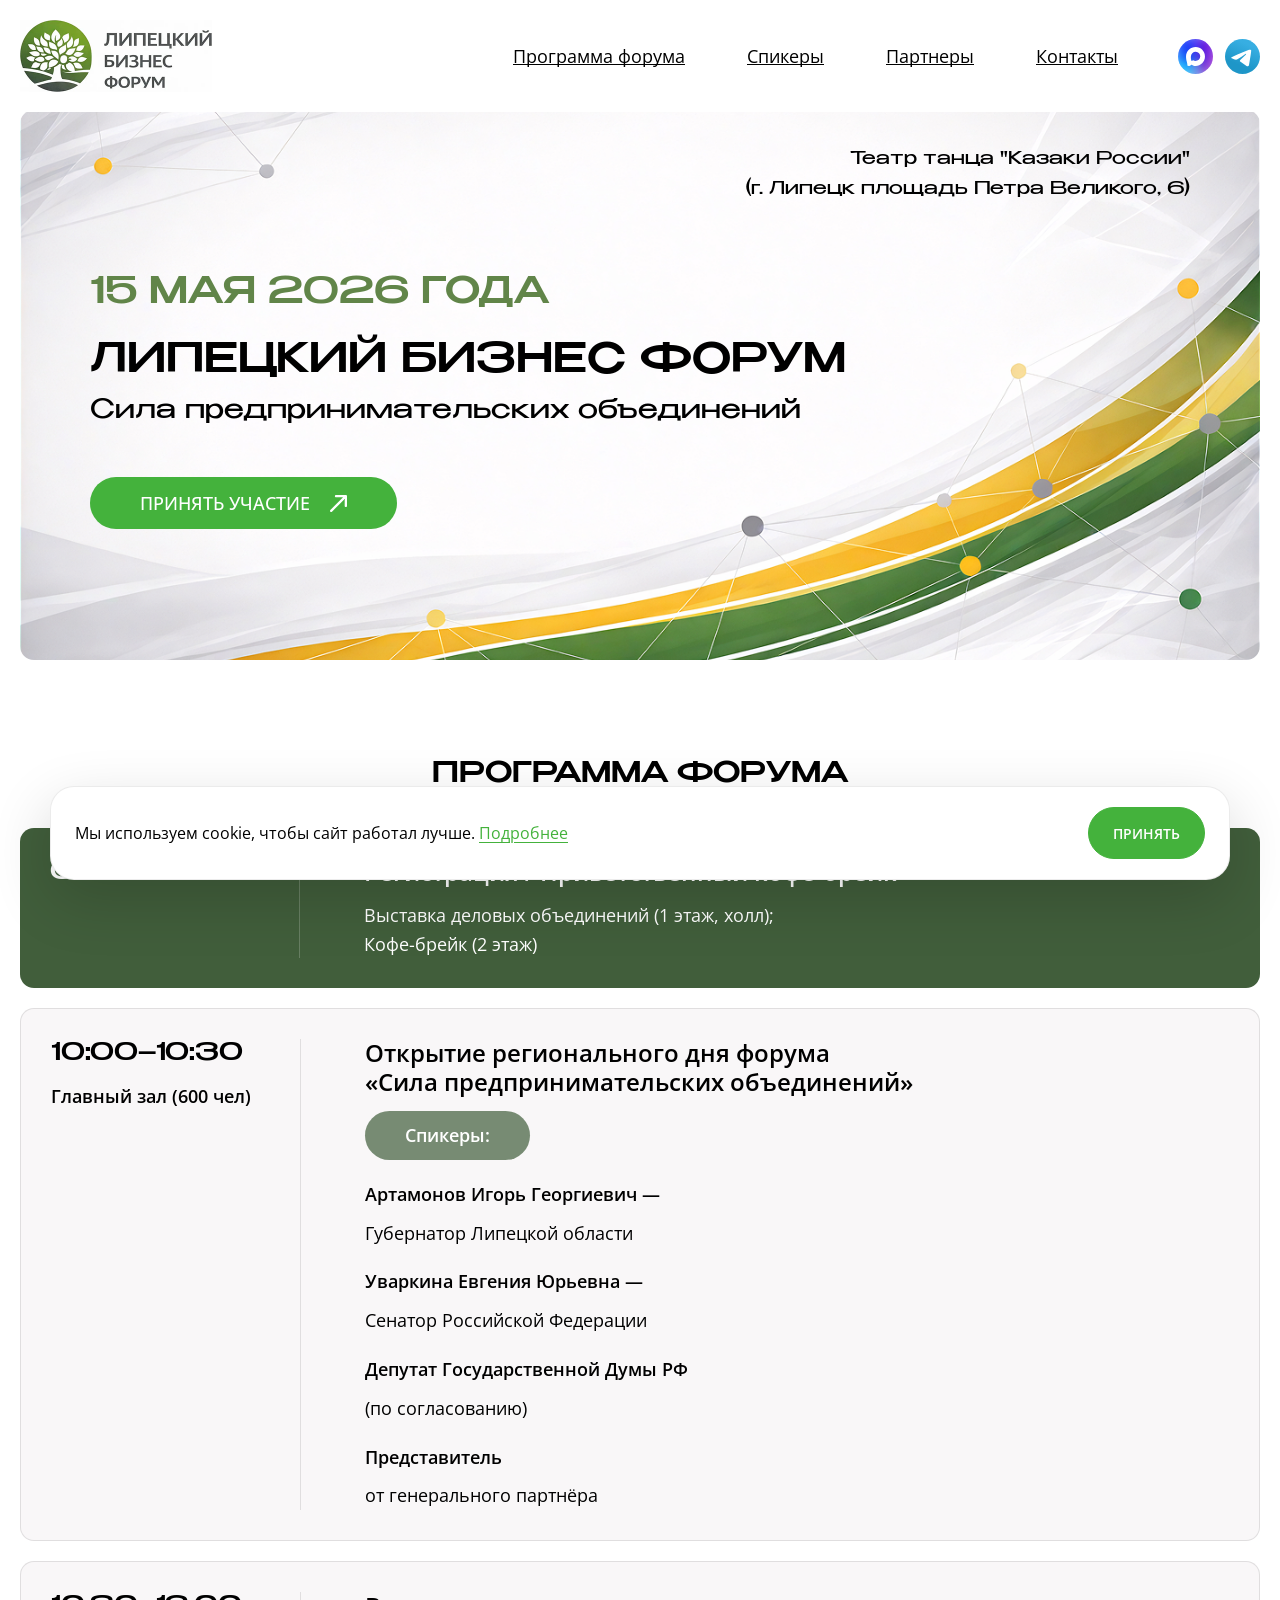
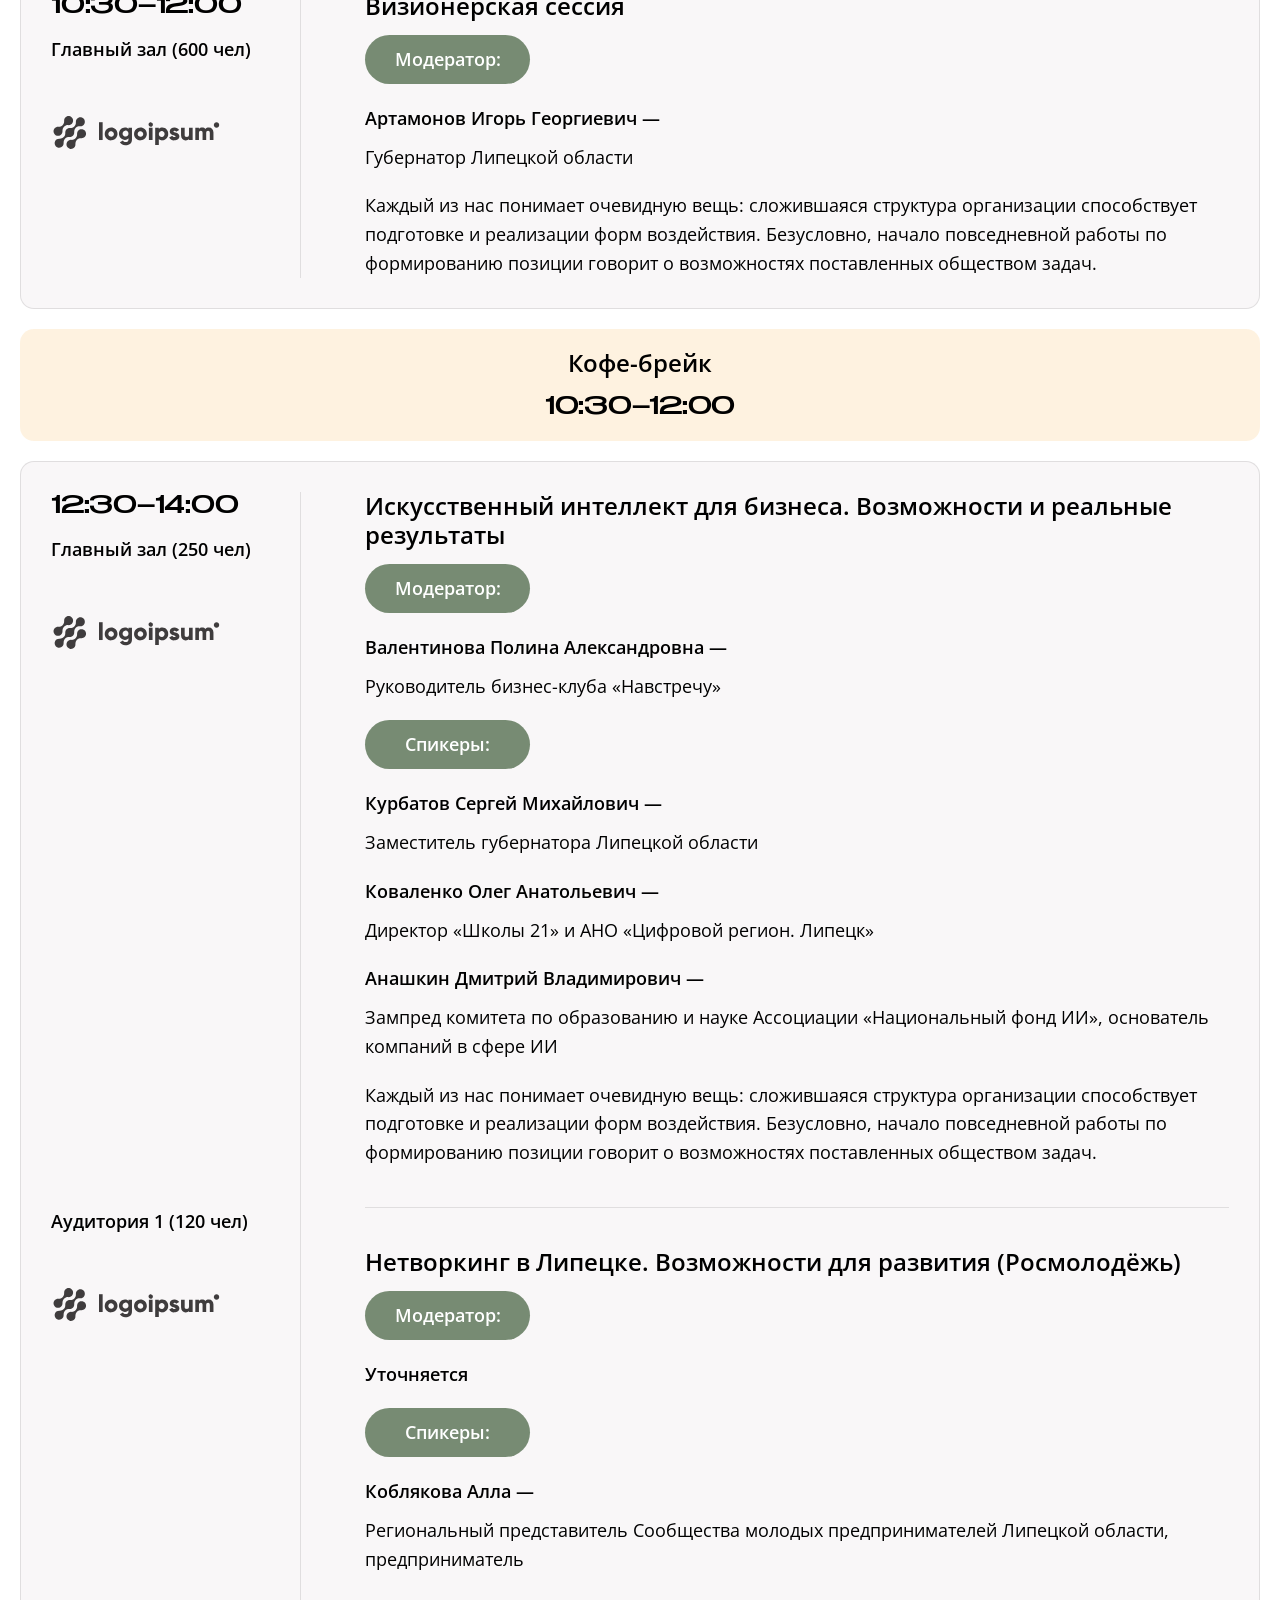
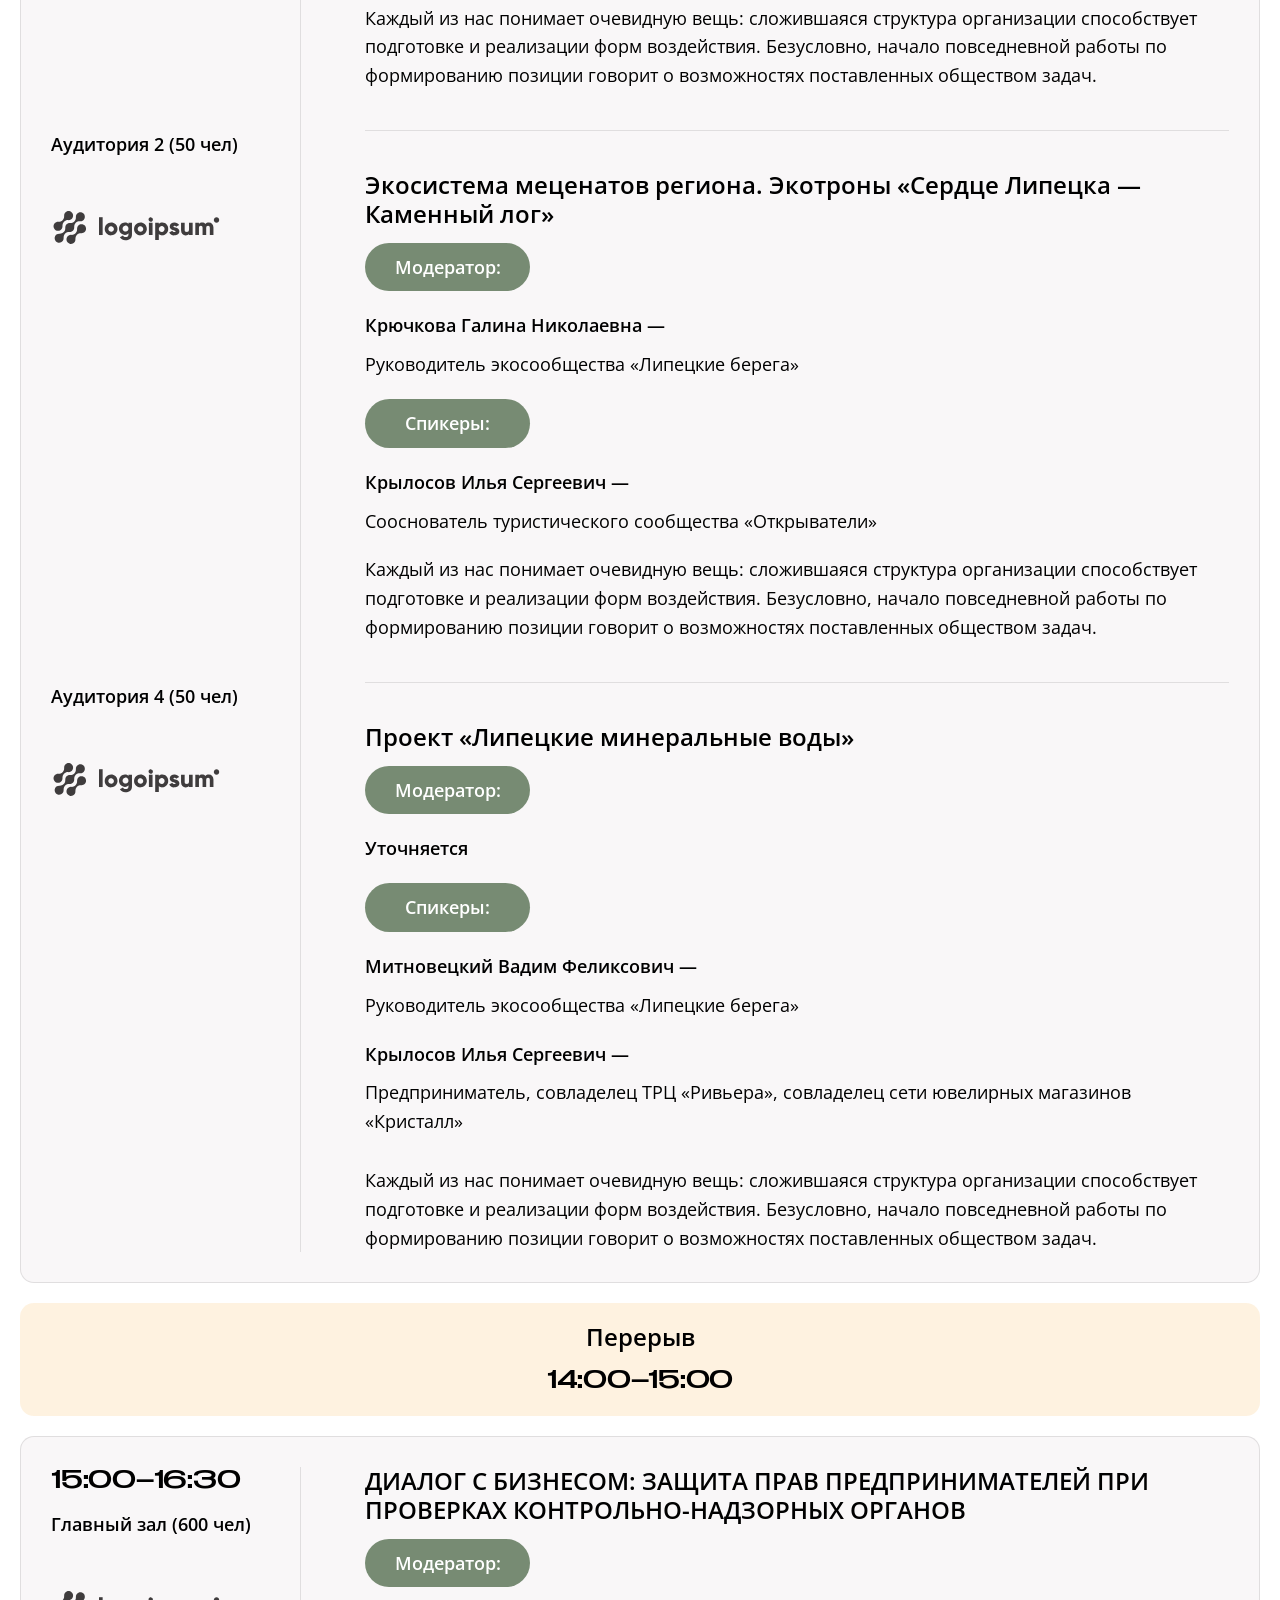
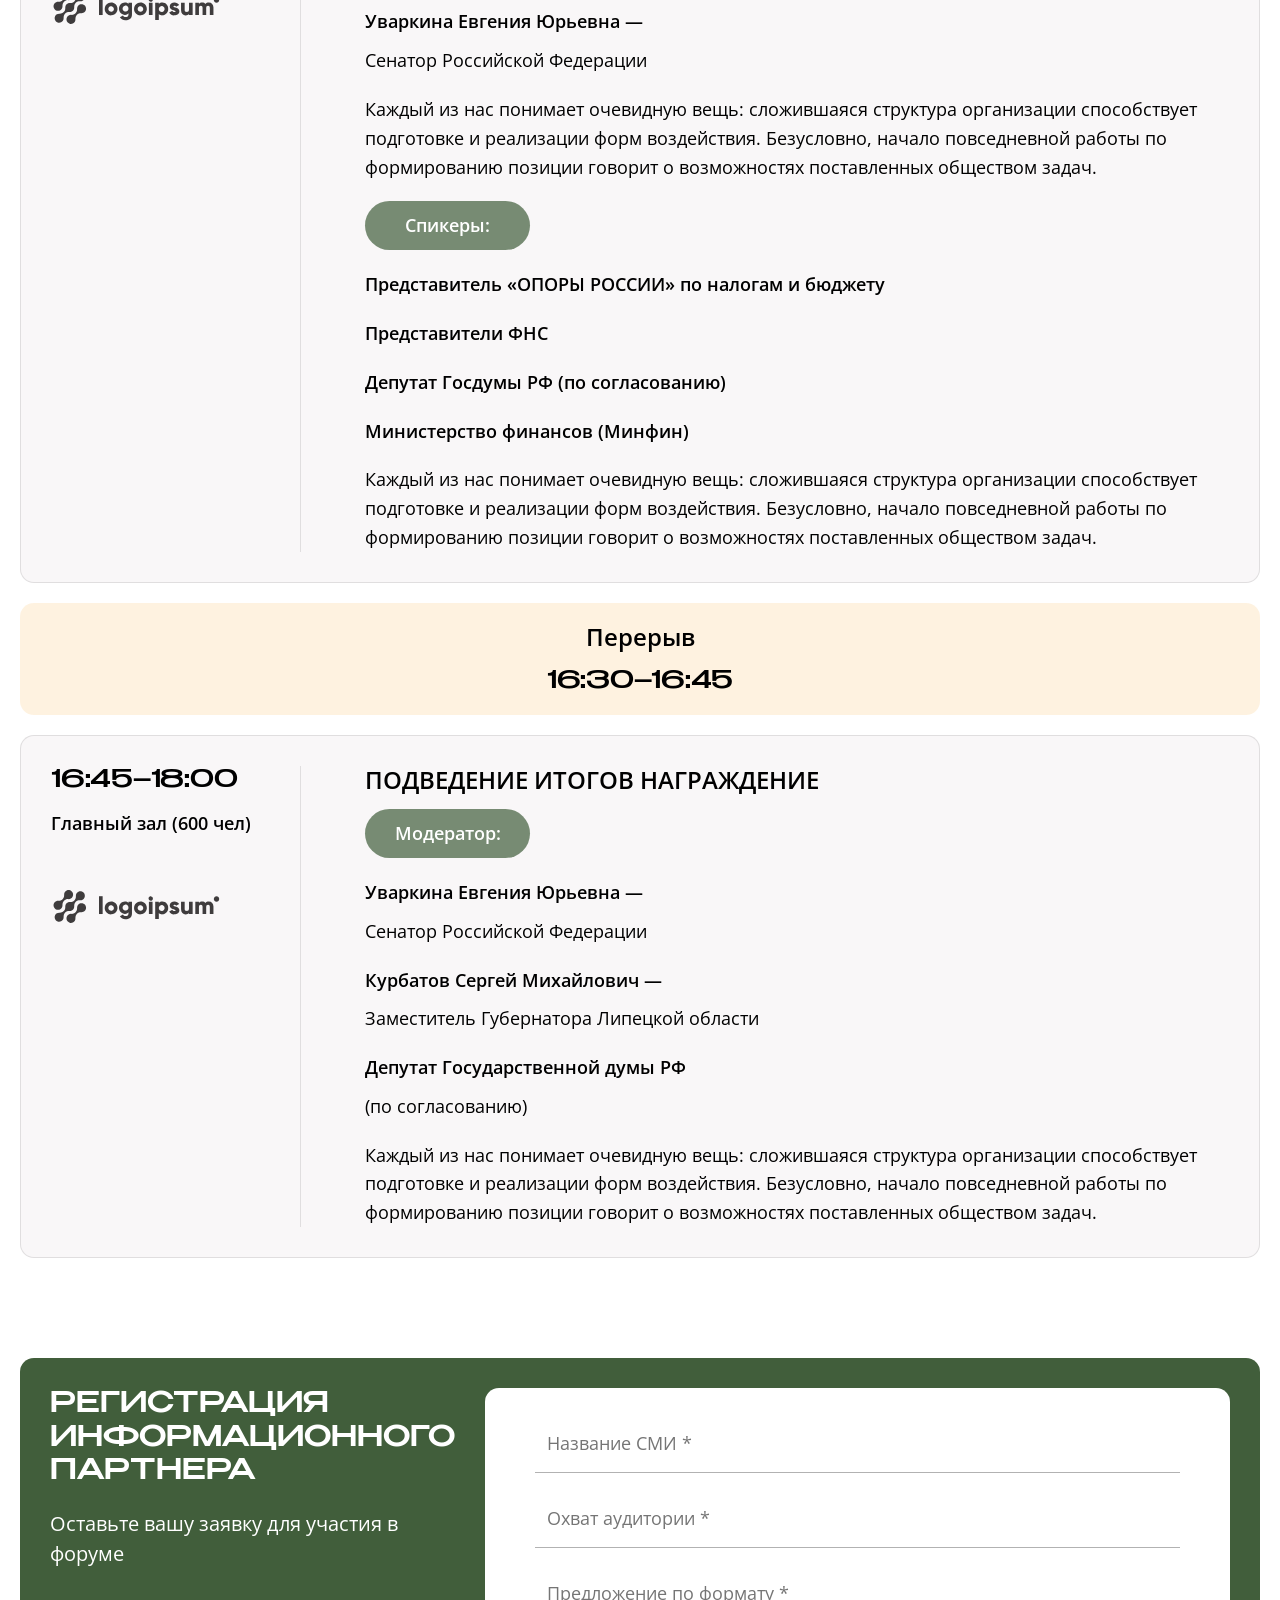
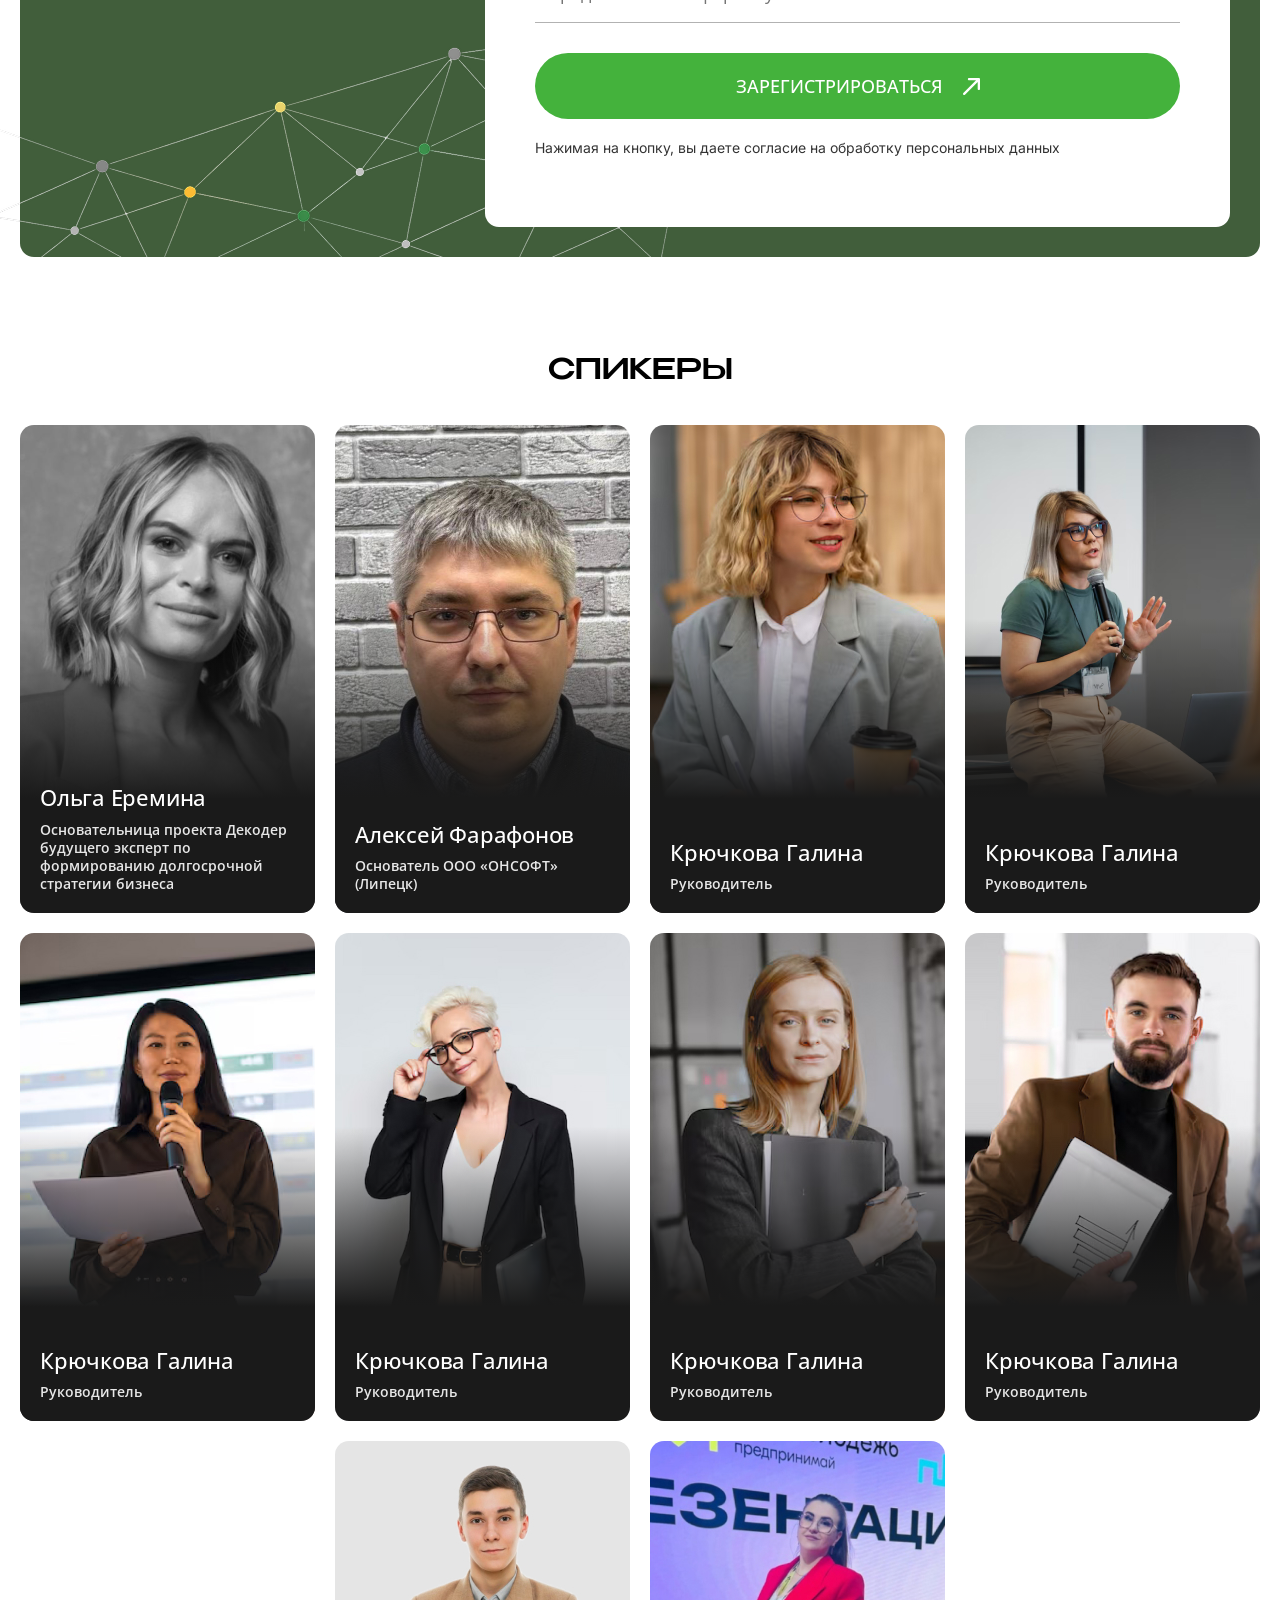
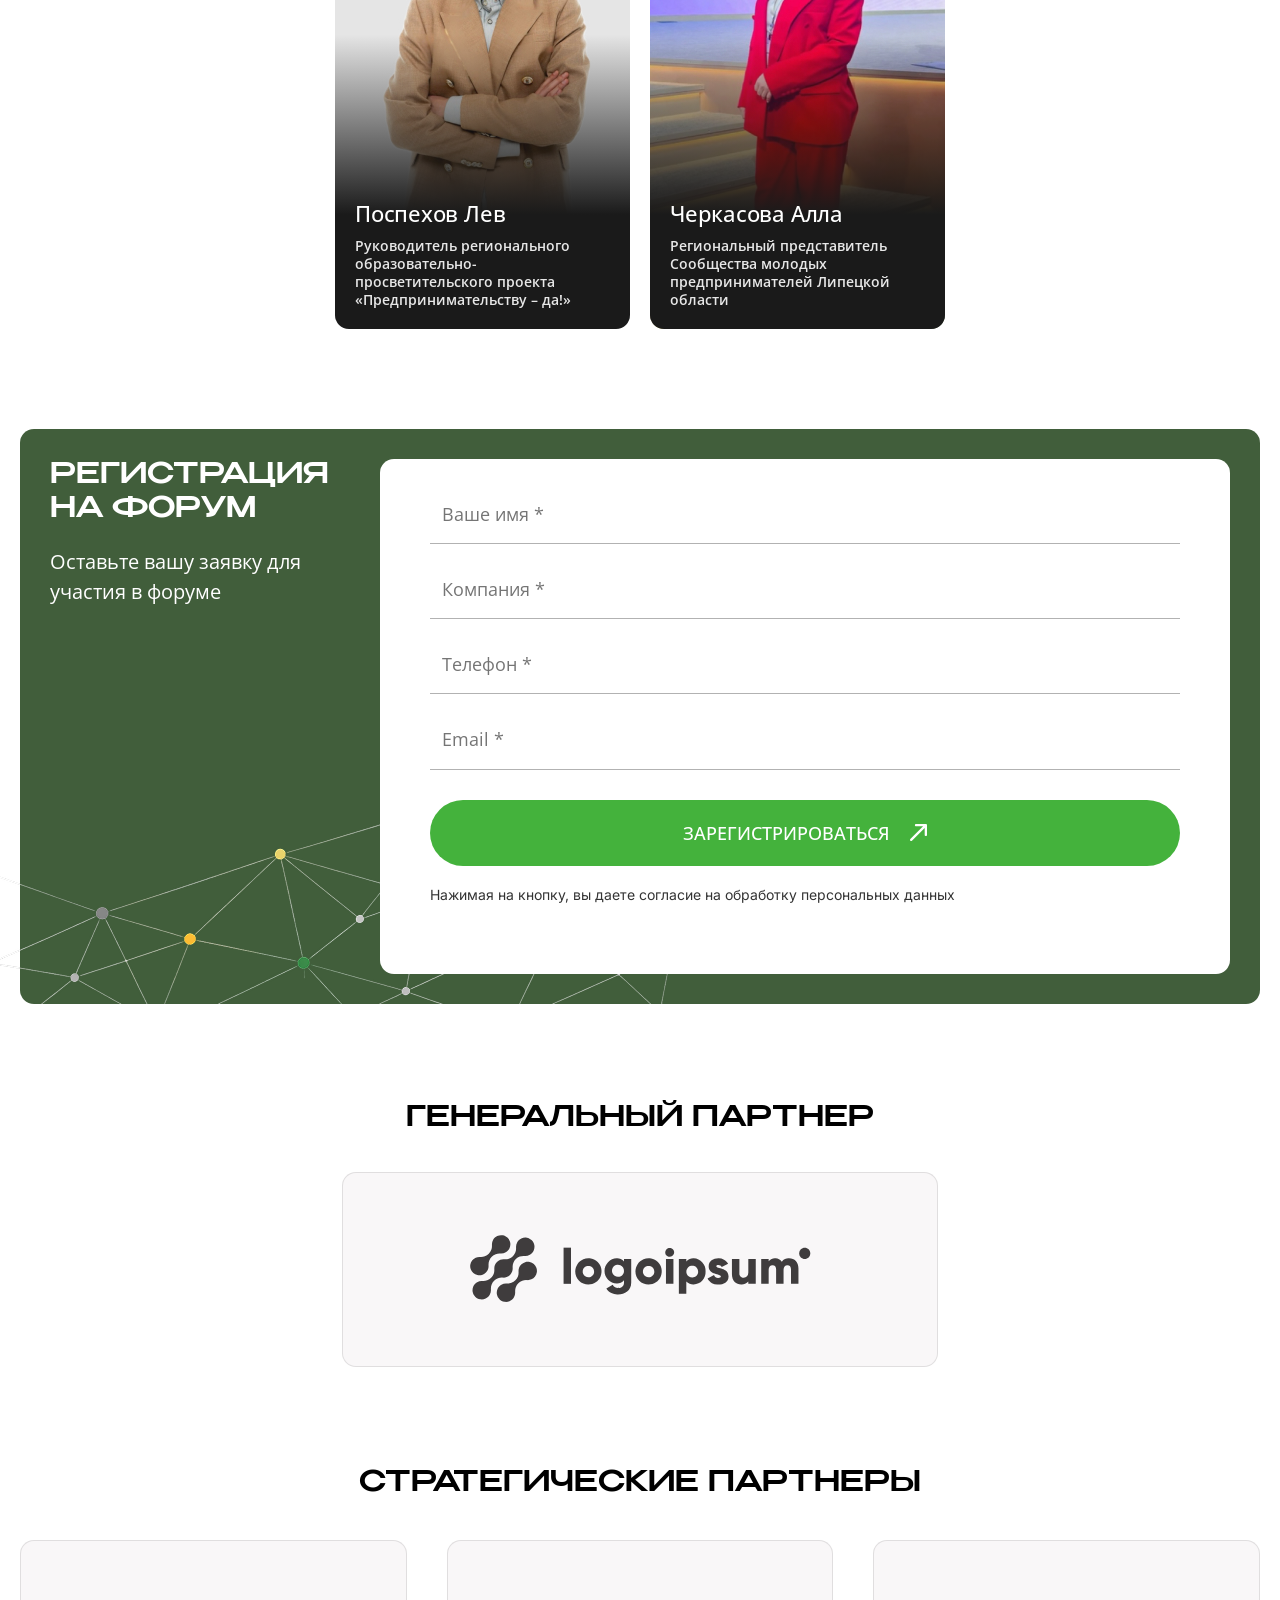
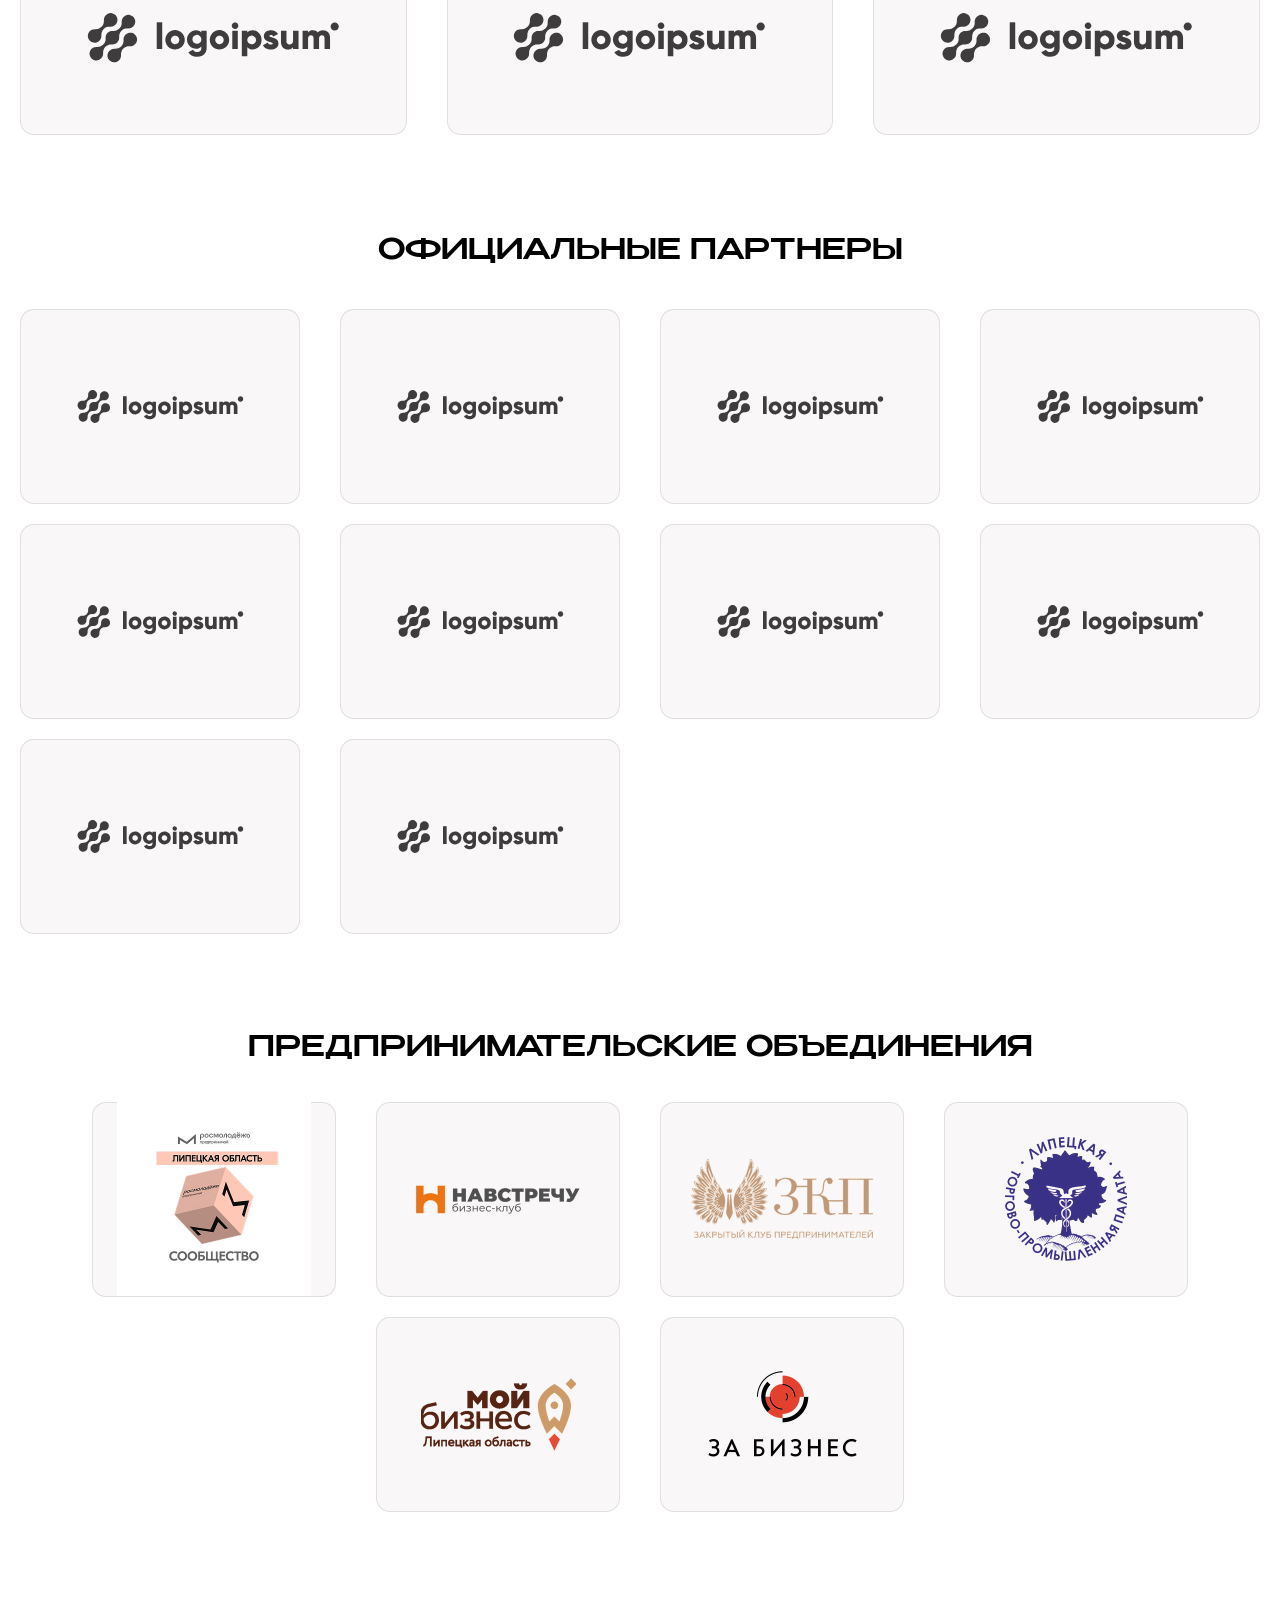
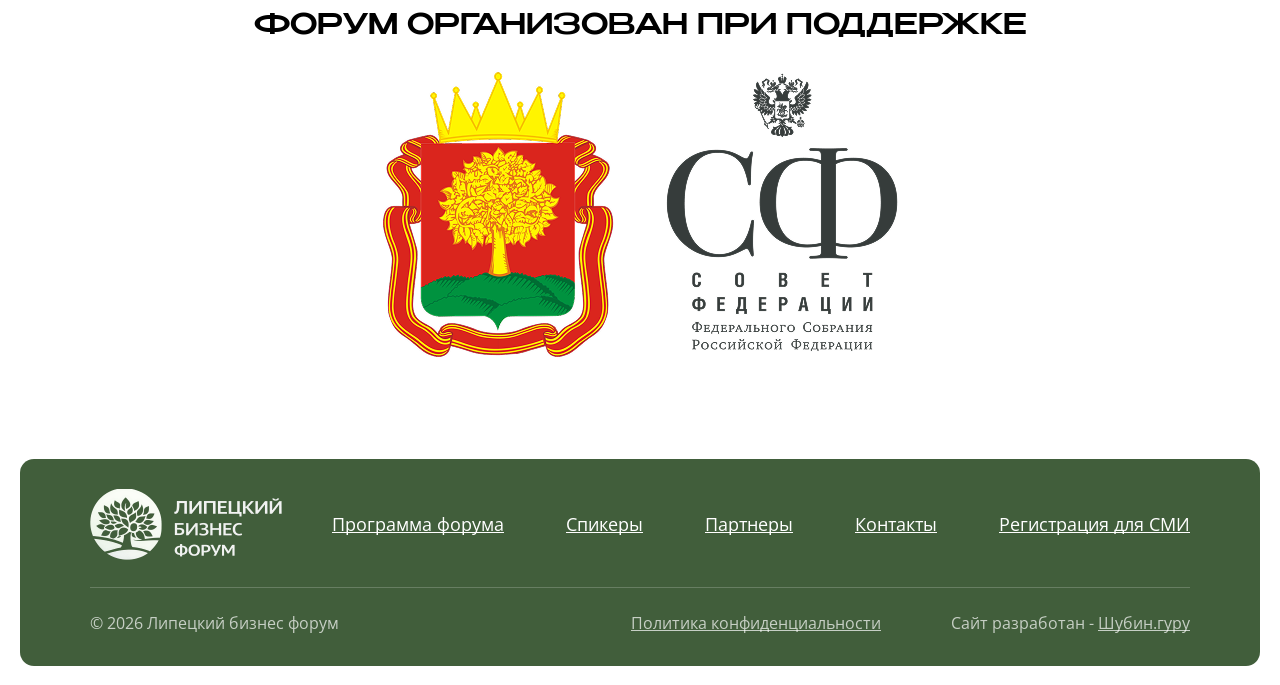
==== commit a979fd93: "Add files via upload" ====
--- a/index.html
+++ b/index.html
@@ -908,6 +908,22 @@
 	</div>
 
 
+	<div class="cookie-banner" id="cookieBanner" aria-hidden="true">
+		<div class="cookie-banner__body">
+			<p class="cookie-banner__text">
+				Мы используем cookie, чтобы сайт работал лучше.
+				<a href="privacy.html" class="cookie-banner__link">Подробнее</a>
+			</p>
+
+			<div class="cookie-banner__actions">
+				<button type="button" class="cookie-banner__button" id="cookieAccept">
+					Принять
+				</button>
+			</div>
+		</div>
+	</div>
+
+
 
 	<script src="js/hystmodal.min.js"></script>
 	<script src="js/main.js"></script>
--- a/css/styles.css
+++ b/css/styles.css
@@ -1 +1 @@
-@import url(https://fonts.googleapis.com/css?family=Open+Sans:regular,500,600,700);@import url(https://fonts.googleapis.com/css?family=Inter:regular);@font-face{font-family:Benzin-Regular;src:url(../fonts/benzin-regular.woff2) format("woff2"),url(../fonts/benzin-regular.woff) format("woff");font-weight:400;font-style:normal;font-display:swap}@font-face{font-family:Benzin-Medium;src:url(../fonts/benzin-medium.woff2) format("woff2"),url(../fonts/benzin-medium.woff) format("woff");font-weight:500;font-style:normal;font-display:swap}.footer{padding-bottom:19px}.footer__wrapper{background:#415e3b;border-radius:14px;padding:30px 70px}@media (max-width:991.98px){.footer__wrapper{padding:30px 40px}}.footer__top{display:flex;justify-content:space-between;align-items:center;flex-wrap:wrap;gap:30px}.footer__top:not(:last-child){margin-bottom:27px}.footer__logo img{width:192px;height:71px;object-fit:cover;object-position:center}.footer__menu ul{display:flex;flex-wrap:wrap;gap:62px;align-items:center}@media (max-width:991.98px){.footer__menu ul{gap:35px}}.footer__menu ul li a,.footer__menu ul li button{display:inline-block;font-size:18px;text-decoration:underline;text-decoration-skip-ink:none;color:#fff}@media (any-hover:hover){.footer__menu ul li a:hover,.footer__menu ul li button:hover{text-decoration:none}}.footer__bottom{padding-top:23px;border-top:1px solid rgba(255,255,255,.2);display:flex;justify-content:space-between;align-items:center;gap:20px;flex-wrap:wrap}@media (max-width:479.98px){.footer__bottom{gap:10px}}.footer__bottom ul{display:flex;gap:70px;align-items:center;flex-wrap:wrap}@media (max-width:991.98px){.footer__bottom ul{gap:30px}}@media (max-width:479.98px){.footer__bottom ul{gap:10px}}.footer__bottom ul li a{font-size:16px;line-height:160%;text-decoration:underline;text-decoration-skip-ink:none;text-align:center;color:rgba(255,255,255,.7)}.footer__bottom ul li a span{text-decoration:underline;text-decoration-skip-ink:none;text-align:center}.footer__bottom ul li:last-child a{text-decoration:none}.footer__copywrite{font-size:16px;line-height:160%;color:rgba(255,255,255,.7)}.header{padding:20px 0;position:fixed;top:0;left:0;width:100%;min-height:72px;z-index:50;background-color:#fff}@media (max-width:479.98px){.header{padding:12px 0}}.header__container{display:flex;justify-content:space-between;gap:60px;align-items:center}@media (max-width:991.98px){.header__container{gap:30px}}.header__logo{position:relative;z-index:25}.header__logo img{width:192px;height:72px;object-fit:cover;object-position:center}@media (max-width:991.98px){.header__logo img{width:159px;height:59px}}@media (max-width:479.98px){.header__logo{order:-1}}.header__menu{flex-grow:1}@media (max-width:479.98px){.header__menu{order:3;flex:0 1 auto}}.header__cta{position:relative;z-index:25;display:flex;align-items:center;gap:12px}@media (max-width:479.98px){.header__cta{order:2}}@media (max-width:767.98px){.menu__body{position:fixed;top:0;left:-100%;width:100%;height:100%;background:#415e3b;padding-top:120px;padding-bottom:50px;padding-left:20px;padding-right:20px;overflow:auto;transition:left .5s ease 0s;z-index:20}.menu-open .menu__body{left:0}}.menu__list{display:flex;align-items:center;gap:62px;flex-grow:1;justify-content:flex-end}@media (max-width:1200px){.menu__list{gap:30px}}@media (max-width:991.98px){.menu__list{gap:30px}}@media (max-width:767.98px){.menu__list{flex-direction:column}}@media (max-width:479.98px){.menu__list{align-items:flex-start}}.menu__link{text-decoration:underline;text-decoration-skip-ink:none;transition:color .5s ease 0s}@media (any-hover:hover){.menu__link:hover{color:#d5831d}}@media (max-width:991.98px){.menu__link{font-size:14px}}@media (max-width:767.98px){.menu__link{color:#fff;font-size:16px}}.icon-menu{display:none}@media (max-width:767.98px){.icon-menu{display:block;position:relative;cursor:pointer;width:30px;height:22px;z-index:25}}@media (max-width:767.98px) and (any-hover:none){.icon-menu{cursor:default}}@media (max-width:767.98px){.icon-menu span,.icon-menu::after,.icon-menu::before{content:"";transition:all .3s ease 0s;right:0;position:absolute;width:100%;height:2px;background-color:#415e3b}.menu-open .icon-menu span,.menu-open .icon-menu::after,.menu-open .icon-menu::before{background-color:#fff}.icon-menu::before{top:0}.icon-menu::after{bottom:0}.icon-menu span{top:calc(50% - 1px)}.menu-open .icon-menu span{width:0}.menu-open .icon-menu::before{top:calc(50% - 1px);transform:rotate(-45deg)}.menu-open .icon-menu::after{bottom:calc(50% - 1px);transform:rotate(45deg)}}.logo{position:relative;display:inline-block}.logo__burger,.logo__destop{display:block;transition:opacity .3s ease,transform .3s ease,visibility 0s linear .5s}.logo__destop{opacity:1;visibility:visible;transform:translateY(0)}.logo__burger{position:absolute;top:0;left:0;opacity:0;visibility:hidden;transform:translateY(-10px);transition:opacity .3s ease,transform .3s ease,visibility 0s linear .3s}.menu-open .logo__destop{opacity:0;visibility:hidden;transform:translateY(10px);transition:opacity .3s ease,transform .3s ease,visibility 0s linear .3s}.menu-open .logo__burger{opacity:1;visibility:visible;transform:translateY(0);transition:opacity .3s ease,transform .3s ease,visibility 0s linear 0s}@font-face{font-family:Benzin-Regular;src:url(../fonts/benzin-regular.woff2) format("woff2"),url(../fonts/benzin-regular.woff) format("woff");font-weight:400;font-style:normal;font-display:swap}@font-face{font-family:Benzin-Medium;src:url(../fonts/benzin-medium.woff2) format("woff2"),url(../fonts/benzin-medium.woff) format("woff");font-weight:500;font-style:normal;font-display:swap}:root{--main-font-family:"Open Sans",sans-serif;--main-text-color:#000;--main-font-size:18px;--second-family:"Benzin-Medium",sans-serif;--third-family:"Inter",sans-serif;--font3:"Benzin-Regular",sans-serif}*{padding:0;margin:0;border:0}*,:after,:before{box-sizing:border-box}body,html{height:100%;min-width:375px}body{color:var(--main-text-color);line-height:1;font-family:var(--main-font-family);font-size:var(--main-font-size);-ms-text-size-adjust:100%;-moz-text-size-adjust:100%;-webkit-text-size-adjust:100%;-webkit-font-smoothing:antialiased;-moz-osx-font-smoothing:grayscale}button,input,textarea{font-family:var(--main-font-family);font-size:inherit}button{cursor:pointer;color:inherit;background-color:inherit}a{color:inherit}a:visited{text-decoration:none}a:hover{text-decoration:none}ul li{list-style:none}img{vertical-align:top}h1,h2,h3,h4,h5,h6{font-weight:inherit;font-size:inherit}.wrapper{min-height:100%;display:flex;flex-direction:column;overflow:hidden}.wrapper>main{flex:1 1 auto}.wrapper>*{min-width:0}html{scroll-behavior:smooth}[class*=__container]{max-width:1409px;margin:0 auto;padding:0 20px}.hero{padding-top:110px}@media (max-width:479.98px){.hero{padding-top:90px}}.hero__inner{position:relative;padding:34px 70px;border-radius:14px;overflow:hidden;min-height:550px}@media (max-width:991.98px){.hero__inner{padding:30px;min-height:450px}}@media (max-width:479.98px){.hero__inner{padding:20px;min-height:375px}}.hero__top p{text-align:right;max-width:450px;margin-left:auto;position:relative;z-index:10;font-family:var(--font3);line-height:167%}@media (max-width:991.98px){.hero__top p{font-size:16px}}@media (max-width:767.98px){.hero__top p{font-size:14px}}@media (max-width:479.98px){.hero__top p{font-size:12px}}.hero__top:not(:last-child){margin-bottom:76px}@media (max-width:479.98px){.hero__top:not(:last-child){margin-bottom:50px}}.hero__time{display:inline-block;position:relative;z-index:10;font-family:var(--second-family);font-size:36px;line-height:75%;text-transform:uppercase;color:#618549}.hero__time:not(:last-child){margin-bottom:34px}@media (max-width:991.98px){.hero__time{font-size:28px}}@media (max-width:767.98px){.hero__time{font-size:22px}}@media (max-width:479.98px){.hero__time{font-size:18px}}.hero__title{position:relative;z-index:10;font-family:var(--second-family);font-size:40px;text-transform:uppercase}.hero__title:not(:last-child){margin-bottom:15px}@media (max-width:991.98px){.hero__title{font-size:32px}}@media (max-width:767.98px){.hero__title{font-size:26px}}@media (max-width:479.98px){.hero__title{font-size:22px}}.hero__text{position:relative;z-index:10;font-family:var(--font3);font-size:26px;line-height:120%}.hero__text:not(:last-child){margin-bottom:50px}@media (max-width:767.98px){.hero__text:not(:last-child){margin-bottom:30px}}@media (max-width:991.98px){.hero__text{font-size:24px}}@media (max-width:767.98px){.hero__text{font-size:18px}}@media (max-width:479.98px){.hero__text{font-size:15px}}.hero__cta{position:relative;z-index:10}.hero__cta a{padding:17px 50px;text-decoration:none;background:#44b23c;border-radius:100px;display:inline-flex;align-items:center;gap:20px;transition:background .5s ease 0s}@media (max-width:767.98px){.hero__cta a{padding:14px 40px;gap:15px}.hero__cta a svg{width:13px}}@media (max-width:479.98px){.hero__cta a{font-size:14px}}.hero__cta a span{font-weight:500;text-transform:uppercase;color:#fff}@media (max-width:767.98px){.hero__cta a span{font-size:16px}}@media (max-width:479.98px){.hero__cta a span{font-size:14px}}@media (any-hover:hover){.hero__cta a:hover{background:#379a30}}.hero__desktop-bg{position:absolute;top:0;left:0;width:100%;height:100%;object-fit:cover;object-position:center}.forum{padding:100px 0}@media (max-width:767.98px){.forum{padding:60px 0}}.forum__seperate{border-radius:14px;padding:30px 50px;border:1px solid rgba(0,0,0,.1);background:#f9f7f8}.forum__seperate:not(:last-child){margin-bottom:20px}@media (max-width:767.98px){.forum__seperate:not(:last-child){margin-bottom:15px}}.forum__seperate_green{background:#415e3b;color:#fff;border:none}@media (max-width:1409px){.forum__seperate{padding:30px}}.forum__break:not(:last-child){margin-bottom:20px}.forum__subtitle{font-family:var(--second-family);font-size:28px;text-transform:uppercase;text-align:center}.forum__subtitle:not(:last-child){margin-bottom:40px}@media (max-width:991.98px){.forum__subtitle{font-size:24px}}@media (max-width:767.98px){.forum__subtitle{font-size:22px}}@media (max-width:479.98px){.forum__subtitle{font-size:20px}}.row-forum{display:flex;gap:64px}@media (max-width:991.98px){.row-forum{gap:30px}}@media (max-width:767.98px){.row-forum{flex-direction:column}}.row-forum_green .row-forum__left{border-right:1px solid rgba(255,255,255,.2)}@media (max-width:767.98px){.row-forum_green .row-forum__left{border-right:none;border-bottom:1px solid rgba(255,255,255,.2)}}.row-forum__left{border-right:1px solid rgba(0,0,0,.1);flex:0 0 250px}@media (max-width:991.98px){.row-forum__left{flex:0 0 220px}}@media (max-width:767.98px){.row-forum__left{flex:1 1 auto;padding-bottom:20px;border-right:none;border-bottom:1px solid rgba(0,0,0,.1)}}.row-forum__time{font-family:var(--second-family);font-size:24px;line-height:120%;letter-spacing:-.01em}.row-forum__time:not(:last-child){margin-bottom:14px}@media (max-width:991.98px){.row-forum__time{font-size:22px}}@media (max-width:767.98px){.row-forum__time{font-size:20px}}@media (max-width:479.98px){.row-forum__time{font-size:18px}}.forum__seperate_parent .row-forum__rigt{padding:40px 0;border-top:1px solid rgba(0,0,0,.1)}.row-forum_first .row-forum__rigt{border:none!important;padding-top:0}.row-forum_last .row-forum__rigt{padding-bottom:0!important}.row-forum__label{font-weight:600;font-size:24px;line-height:120%}.row-forum__label:not(:last-child){margin-bottom:14px}@media (max-width:767.98px){.row-forum__label:not(:last-child){margin-bottom:20px}}@media (max-width:991.98px){.row-forum__label{font-size:22px}}@media (max-width:479.98px){.row-forum__label{font-size:20px}}.row-forum__inner{display:flex;align-items:flex-start;gap:20px}.row-forum__inner:not(:last-child){margin-bottom:20px}@media (max-width:1409px){.row-forum__inner{flex-direction:column}}.row-forum__role{display:inline-block;padding:10px 29px;font-weight:600;line-height:160%;color:#fff;background:rgba(65,94,59,.7);border-radius:100px;min-width:165px;text-align:center}.row-forum__content{align-self:center}.row-forum__content p{line-height:160%}@media (max-width:767.98px){.row-forum__content p{font-size:16px}}@media (max-width:1409px){.row-forum__content{align-self:start}}.row-forum__info{font-weight:600;line-height:160%}.row-forum__info:not(:last-child){margin-bottom:50px}@media (max-width:767.98px){.row-forum__info:not(:last-child){margin-bottom:25px}}.row-forum__image img{width:171px;height:37px;object-fit:cover;object-position:center}.row-forum__headline:not(:last-child){margin-bottom:20px}.row-forum__headline p{display:flex;gap:10px}.row-forum__headline p span{line-height:160%;font-weight:400}.row-forum__headline p .bold{font-weight:600!important;flex-shrink:0}@media (max-width:1409px){.row-forum__headline p{flex-direction:column}}@media (max-width:767.98px){.row-forum__headline p{flex-direction:row;flex-wrap:wrap;gap:5px}}@media (max-width:479.98px){.row-forum__headline p{flex-direction:column}}.break-forum{padding:20px 24px;background:rgba(249,168,52,.15);border-radius:14px}.break-forum__title{font-weight:600;font-size:24px;line-height:120%;text-align:center}.break-forum__title:not(:last-child){margin-bottom:15px}@media (max-width:991.98px){.break-forum__title{font-size:22px}}@media (max-width:479.98px){.break-forum__title{font-size:20px}}.break-forum__time{font-family:var(--second-family);font-size:24px;line-height:120%;letter-spacing:-.01em;text-align:center}@media (max-width:991.98px){.break-forum__time{font-size:22px}}@media (max-width:767.98px){.break-forum__time{font-size:20px}}@media (max-width:479.98px){.break-forum__time{font-size:18px}}.callback__container{position:relative}.callback__wrapper{border-radius:14px;background:#415e3b;display:flex;padding:40px 70px;gap:30px;position:relative}@media (max-width:1409px){.callback__wrapper{padding:30px}}@media (max-width:991.98px){.callback__wrapper{flex-direction:column}}@media (max-width:767.98px){.callback__wrapper{padding:24px}}.callback__content{position:relative;z-index:20;flex:0 0 527px}@media (max-width:1409px){.callback__content{flex:0 0 300px}}@media (max-width:991.98px){.callback__content{flex:1 1 auto}}.callback__subtitle{position:relative;z-index:20;font-family:var(--second-family);font-size:28px;text-transform:uppercase;color:#fff;line-height:120%}.callback__subtitle:not(:last-child){margin-bottom:20px}@media (max-width:767.98px){.callback__subtitle:not(:last-child):not(:last-child){margin-bottom:16px}}@media (max-width:991.98px){.callback__subtitle{font-size:24px}}@media (max-width:767.98px){.callback__subtitle{font-size:22px}}@media (max-width:479.98px){.callback__subtitle{font-size:18px}}.callback__text{position:relative;z-index:20;font-size:20px;line-height:150%;color:#fff}@media (max-width:767.98px){.callback__text{font-size:18px}}@media (max-width:479.98px){.callback__text{font-size:16px}}.callback__form{flex-grow:1;position:relative;z-index:20;border-radius:14px;background:#fff;padding:40px 50px}@media (max-width:991.98px){.callback__form{padding:25px}}.callback__form input{padding-left:12px;padding-bottom:14px;display:block;width:100%;font-family:var(--font-family);font-weight:400;font-size:18px;line-height:167%;color:rgba(0,0,0,.5);border-bottom:1px solid rgba(0,0,0,.3);transition:border .5s ease 0s}.callback__form input:focus{outline:0;border-bottom:1px solid #44b23c}@media (max-width:767.98px){.callback__form input{font-size:16px}}@media (max-width:479.98px){.callback__form input{font-size:14px}}.callback__line{position:relative}.callback__line:not(:last-child){margin-bottom:30px}.callback__error{display:none;position:absolute;bottom:-15px;left:0;color:#ff4500;font-size:14px}.callback__button{display:block;width:100%;justify-content:center;background:#44b23c;border-radius:100px;padding:21px 50px;display:flex;align-items:center;gap:20px;transition:background .5s ease 0s}@media (max-width:767.98px){.callback__button{padding-top:14px;padding-bottom:14px}}@media (max-width:479.98px){.callback__button{font-size:14px}}.callback__button span{font-weight:500;font-size:18px;text-transform:uppercase;color:#fff}@media (max-width:767.98px){.callback__button span{font-size:16px}}@media (max-width:479.98px){.callback__button span{font-size:14px}}.callback__button:not(:last-child){margin-bottom:20px}@media (any-hover:hover){.callback__button:hover{background:#379a30}}.callback__agrement{font-family:var(--third-family);font-size:14px;line-height:129%;color:rgba(0,0,0,.8)}.callback__decor{position:absolute;pointer-events:none;bottom:0;z-index:1;left:0}@media (min-width:1256px){.speakers__cards>:nth-last-child(2){grid-column:2}.speakers__cards>:last-child{grid-column:3}}.speakers{padding:100px 0}@media (max-width:767.98px){.speakers{padding:60px 0}}.speakers__subtitle{font-family:var(--second-family);font-size:28px;text-transform:uppercase;text-align:center}.speakers__subtitle:not(:last-child){margin-bottom:40px}@media (max-width:767.98px){.speakers__subtitle:not(:last-child){margin-bottom:26px}}@media (max-width:991.98px){.speakers__subtitle{font-size:24px}}@media (max-width:767.98px){.speakers__subtitle{font-size:22px}}@media (max-width:479.98px){.speakers__subtitle{font-size:20px}}.speakers__cards{display:grid;grid-template-columns:repeat(4,1fr);gap:20px}@media (max-width:1255px){.speakers__cards{grid-template-columns:repeat(3,1fr)}}@media (max-width:767.98px){.speakers__cards{grid-template-columns:repeat(2,1fr)}}@media (max-width:500px){.speakers__cards{grid-template-columns:none}}.speakers__card{position:relative;display:flex;flex-direction:column;justify-content:flex-end;height:488px;border-radius:14px;overflow:hidden}@media (max-width:991.98px){.speakers__card{height:437px}}.speakers__card::after{content:"";position:absolute;width:100%;height:100%;top:0;left:0;background:linear-gradient(180deg,rgba(26,26,26,0) 39.66%,#1a1a1a 76.56%);pointer-events:none}@media (any-hover:hover){.speakers__card:hover .speakers__image{transform:scale(1.05)}}.speakers__content{position:relative;display:flex;flex-direction:column;align-items:flex-start;z-index:20;padding:20px;text-align:left}.speakers__title{font-weight:500;font-size:22px;line-height:120%;letter-spacing:-.01em;color:#fff}.speakers__title:not(:last-child){margin-bottom:10px}.speakers__text{font-weight:600;font-size:14px;line-height:130%;color:#e7e7e7}.speakers__image{position:absolute;top:0;left:0;width:100%;height:100%;object-fit:cover;object-position:center;transition:transform .5s ease 0s}.m-partner{padding-top:100px}@media (max-width:767.98px){.m-partner{padding-top:60px}}.m-partner__subtitle{font-family:var(--second-family);font-size:28px;text-transform:uppercase;text-align:center}.m-partner__subtitle:not(:last-child){margin-bottom:40px}@media (max-width:767.98px){.m-partner__subtitle:not(:last-child){margin-bottom:26px}}@media (max-width:991.98px){.m-partner__subtitle{font-size:24px}}@media (max-width:767.98px){.m-partner__subtitle{font-size:22px}}@media (max-width:479.98px){.m-partner__subtitle{font-size:20px}}.m-partner__items{display:flex;justify-content:center}.m-partner__item{display:flex;justify-content:center;flex-direction:column;align-items:center;text-align:center;border:1px solid rgba(0,0,0,.1);border-radius:14px;padding:30px 50px;width:596px;height:195px;background:#f9f7f8;margin:0 auto}@media (max-width:767.98px){.m-partner__item{width:100%;height:114px}}@media (max-width:767.98px){.m-partner__item img{width:206px;height:44px;object-fit:cover;object-position:center}}.s-partners{padding:100px 0}@media (max-width:767.98px){.s-partners{padding:60px 0}}.s-partners__subtitle{font-family:var(--second-family);font-size:28px;line-height:120%;text-transform:uppercase;text-align:center}.s-partners__subtitle:not(:last-child){margin-bottom:40px}@media (max-width:767.98px){.s-partners__subtitle:not(:last-child){margin-bottom:26px}}@media (max-width:991.98px){.s-partners__subtitle{font-size:24px}}@media (max-width:767.98px){.s-partners__subtitle{font-size:22px}}@media (max-width:479.98px){.s-partners__subtitle{font-size:20px}}.s-partners__cards{display:grid;grid-template-columns:repeat(3,1fr);gap:40px}@media (max-width:1210px){.s-partners__cards{grid-template-columns:repeat(2,1fr);gap:20px}}@media (max-width:991.98px){.s-partners__cards{grid-template-columns:none}}.s-partners__card{display:flex;flex-direction:column;align-items:center;justify-content:center;text-align:center;border:1px solid rgba(0,0,0,.1);border-radius:14px;padding:30px 50px;min-height:195px;background:#f9f7f8}@media (max-width:767.98px){.s-partners__card{width:100%;min-height:114px}}@media (max-width:767.98px){.s-partners__card img{width:206px;height:44px;object-fit:cover;object-position:center}}.of-partners__subtitle{font-family:var(--second-family);font-size:28px;text-transform:uppercase;text-align:center;line-height:120%}.of-partners__subtitle:not(:last-child){margin-bottom:40px}@media (max-width:767.98px){.of-partners__subtitle:not(:last-child){margin-bottom:26px}}@media (max-width:991.98px){.of-partners__subtitle{font-size:24px}}@media (max-width:767.98px){.of-partners__subtitle{font-size:22px}}@media (max-width:479.98px){.of-partners__subtitle{font-size:20px}}.of-partners__cards{display:grid;grid-template-columns:repeat(auto-fit,minmax(240px,1fr));row-gap:20px;column-gap:40px}.of-partners__card{display:flex;flex-direction:column;align-items:center;justify-content:center;text-align:center;border:1px solid rgba(0,0,0,.1);border-radius:14px;padding:30px 50px;height:195px;background:#f9f7f8}@media (max-width:767.98px){.of-partners__card{width:100%;height:114px}}@media (max-width:767.98px){.of-partners__card img{width:171px;height:37px;object-fit:cover;object-position:center}}.p-partners{padding:100px 0}@media (max-width:767.98px){.p-partners{padding:60px 0}}.p-partners__subtitle{font-family:var(--second-family);font-size:28px;text-transform:uppercase;text-align:center}.p-partners__subtitle:not(:last-child){margin-bottom:40px}@media (max-width:767.98px){.p-partners__subtitle:not(:last-child){margin-bottom:26px}}@media (max-width:991.98px){.p-partners__subtitle{font-size:24px}}@media (max-width:767.98px){.p-partners__subtitle{font-size:22px}}@media (max-width:479.98px){.p-partners__subtitle{font-size:20px}}.p-partners__wrapper{max-width:1096px;margin:0 auto;display:grid;grid-template-columns:repeat(4,1fr);column-gap:40px;row-gap:20px}@media (max-width:1200px){.p-partners__wrapper{grid-template-columns:repeat(auto-fill,minmax(244px,1fr));gap:20px}}@media (max-width:479.98px){.p-partners__wrapper{grid-template-columns:repeat(2,1fr);gap:16px}}.p-partners__card{display:flex;flex-direction:column;justify-content:center;align-items:center;text-align:center;border:1px solid rgba(0,0,0,.1);border-radius:14px;padding:30px 50px;background:#f9f7f8;width:244px;height:195px}@media (max-width:1200px){.p-partners__card{width:100%}}@media (max-width:767.98px){.p-partners__card{height:134px;padding:0}}.p-partners__card img{object-fit:cover;object-position:center}.p-partners__card_1 img{width:194px;height:194px}@media (max-width:767.98px){.p-partners__card_1 img{width:114px;height:114px}}.p-partners__card_2 img{width:208px;height:137px}@media (max-width:767.98px){.p-partners__card_2 img{width:129px;height:85px}}.p-partners__card_3 img{width:182px;height:80px}@media (max-width:767.98px){.p-partners__card_3 img{width:113px;height:50px}}.p-partners__card_4 img{width:122px;height:124px}@media (max-width:767.98px){.p-partners__card_4 img{width:78px;height:79px}}.p-partners__card_5 img{width:155px;height:73px}@media (max-width:767.98px){.p-partners__card_5 img{width:106px;height:50px}}.p-partners__card_6 img{width:169px;height:106px}@media (max-width:767.98px){.p-partners__card_6 img{width:114px;height:72px}}@media (min-width:1201px){.p-partners .p-partners__wrapper>:nth-last-child(2){grid-column:2}.p-partners .p-partners__wrapper>:last-child{grid-column:3}}.orginaztion{padding-bottom:100px}@media (max-width:767.98px){.orginaztion{padding-bottom:60px}}.orginaztion__subtitle{font-family:var(--second-family);font-size:28px;text-transform:uppercase;text-align:center;color:#000}.orginaztion__subtitle:not(:last-child){margin-bottom:30px}@media (max-width:767.98px){.orginaztion__subtitle:not(:last-child){margin-bottom:26px}}@media (max-width:991.98px){.orginaztion__subtitle{font-size:24px}}@media (max-width:767.98px){.orginaztion__subtitle{font-size:22px}}@media (max-width:479.98px){.orginaztion__subtitle{font-size:20px}}.orginaztion__cards{display:flex;gap:50px;justify-content:center}@media (max-width:767.98px){.orginaztion__cards{gap:30px}}.orginaztion__card img{max-width:100%}.hystmodal__window_speaker-profile{max-width:963px;border-radius:14px;padding:40px}@media (min-width:991.98px){.hystmodal__window_speaker-profile{width:963px}}@media (max-width:991.98px){.hystmodal__window_speaker-profile{width:100%}}@media (max-width:767.98px){.hystmodal__window_speaker-profile{width:100%}}.speaker-profile{display:flex;gap:50px;align-items:flex-start}@media (max-width:991.98px){.speaker-profile{gap:30px}}@media (max-width:767.98px){.speaker-profile{flex-direction:column;gap:20px}}.speaker-profile__image{overflow:hidden;border-radius:14px;flex:0 0 330px;position:relative;height:488px}@media (max-width:991.98px){.speaker-profile__image{flex:0 0 300px}}@media (max-width:767.98px){.speaker-profile__image{flex:0 0 auto;width:100%}}.speaker-profile__image img{position:absolute;top:0;left:0;width:100%;height:100%;object-fit:cover;object-position:center}.speaker-profile__header:not(:last-child){margin-bottom:40px}@media (max-width:767.98px){.speaker-profile__header:not(:last-child){margin-bottom:20px}}.speaker-profile__name{font-family:var(--second-family);font-size:24px;line-height:120%;letter-spacing:-.01em}.speaker-profile__name:not(:last-child){margin-bottom:8px}@media (max-width:991.98px){.speaker-profile__name{font-size:24px}}@media (max-width:767.98px){.speaker-profile__name{font-size:22px}}@media (max-width:479.98px){.speaker-profile__name{font-size:20px}}.speaker-profile__role{font-weight:500;font-size:16px;line-height:130%}@media (max-width:479.98px){.speaker-profile__role{font-size:14px}}.speaker-profile__list{padding:40px 0;border-top:1px solid rgba(0,0,0,.19);border-bottom:1px solid rgba(0,0,0,.19)}@media (max-width:767.98px){.speaker-profile__list{padding:20px 0}}.speaker-profile__list li{position:relative;padding-left:22px;font-weight:600;font-size:16px;line-height:160%}.speaker-profile__list li:not(:last-child){margin-bottom:8px}.speaker-profile__list li::before{position:absolute;content:"";top:50%;left:0;transform:translateY(-50%);width:10px;height:10px;flex:0 0 10px;background:#415e3b;border-radius:50%}.speaker-profile__list:not(:last-child){margin-bottom:40px}@media (max-width:767.98px){.speaker-profile__list:not(:last-child){margin-bottom:20px}}.speaker-profile__summary{font-size:14px;line-height:130%}.speaker-profile__close{position:absolute;top:30px;right:30px;cursor:pointer}@media (max-width:767.98px){.speaker-profile__close{top:10px;right:10px}}.hystmodal__window_speaker-callback-form{width:491px;max-width:491px;border-radius:14px;background:#fff;padding:50px}@media (max-width:767.98px){.hystmodal__window_speaker-callback-form{width:100%;padding:30px}}.callback-form__subtitle{font-family:var(--second-family);font-size:24px;text-transform:uppercase}.callback-form__subtitle:not(:last-child){margin-bottom:32px}@media (max-width:767.98px){.callback-form__subtitle:not(:last-child){margin-bottom:26px}}@media (max-width:991.98px){.callback-form__subtitle{font-size:24px}}@media (max-width:767.98px){.callback-form__subtitle{font-size:22px}}@media (max-width:479.98px){.callback-form__subtitle{font-size:20px}}.callback-form__lines:not(:last-child){margin-bottom:30px}.callback-form__line{position:relative}.callback-form__line:not(:last-child){margin-bottom:30px}.callback-form__line input{display:block;width:100%;padding-left:12px;padding-bottom:14px;border-bottom:1px solid rgba(0,0,0,.3);font-family:var(--font-family);font-weight:400;font-size:18px;line-height:167%;color:rgba(0,0,0,.5);transition:border .5s ease 0s}.callback-form__line input:focus{outline:0;border-bottom:1px solid #44b23c}@media (max-width:767.98px){.callback-form__line input{font-size:16px}}.callback-form__error{display:none;position:absolute;bottom:-15px;font-size:14px;color:#ff4500;display:none;left:0}.callback-form__button{display:flex;width:100%;justify-content:center;align-items:center;gap:20px;border-radius:100px;padding:22px 50px;background:#44b23c}.callback-form__button span{font-weight:500;font-size:18px;text-transform:uppercase;color:#fff}@media (max-width:767.98px){.callback-form__button span{font-size:16px}}@media (max-width:479.98px){.callback-form__button span{font-size:14px}}.callback-form__button:not(:last-child){margin-bottom:20px}.callback-form__message{font-family:var(--third-family);font-size:14px;line-height:129%;color:rgba(0,0,0,.8)}.callback-form__close{position:absolute;top:30px;right:30px;cursor:pointer}@media (max-width:767.98px){.callback-form__close{top:20px;right:20px}}.error-message-text{opacity:0;visibility:hidden;font-family:var(--third-family);font-size:14px;line-height:129%;color:#f00000;transition:opacity .3s ease,visibility .3s ease;margin-top:12px}.callback-form.is-error .error-message-text,.callback__form.is-error .error-message-text{opacity:1;visibility:visible}.callback-form.is-error input,.callback__form.is-error input{border-bottom:1px solid #f00000!important;color:#f00000}.callback-form.is-error input::placeholder,.callback__form.is-error input::placeholder{color:#f00000;opacity:1}.callback-form input.is-invalid,.callback__form input.is-invalid{border-bottom:1px solid #f00000!important;color:#f00000}.callback-form input.is-invalid::placeholder,.callback__form input.is-invalid::placeholder{color:#f00000;opacity:1}.showmore{width:100%;display:block;border-radius:77px;padding:14px 38px;background:#d5831d;font-weight:500;font-size:14px;text-transform:uppercase;color:#fff;display:none}.showmore:not(:last-child){margin-bottom:20px}@media (max-width:767.98px){.showmore{display:block}}@media (max-width:767.98px){.forum__more{display:none}.forum__more.is-open{display:block}}.showmore.is-hidden{display:none!important}.policy{line-height:120%;padding-top:150px;padding-bottom:48px}@media (max-width:479.98px){.policy{padding-top:110px}}.policy__subtitle{font-family:var(--second-family);font-weight:400;font-size:28px;text-transform:uppercase;text-align:center;color:#000}.policy__subtitle:not(:last-child){margin-bottom:35px}@media (max-width:991.98px){.policy__subtitle{font-size:24px}}@media (max-width:767.98px){.policy__subtitle{font-size:22px}}@media (max-width:479.98px){.policy__subtitle{font-size:18px}}.policy__subtitle:not(:last-child){margin-bottom:1.25rem}.policy p:not(:last-child){margin-bottom:1.25rem}.policy__step:not(:last-child){margin-bottom:1.25rem}.policy__list:not(:last-child){margin-bottom:1.25rem}.policy__list li{margin-bottom:1.25rem}.policy__list ul:not(:last-child){margin-bottom:1.25rem}.policy__list ul li:not(:last-child){margin-bottom:1.25rem}.policy__items:not(:last-child){margin-bottom:1.25rem}.policy__header{padding:5px;border:1px solid #000;display:-ms-grid;display:grid;grid-template-columns:repeat(2,1fr);align-items:center;gap:10px}.policy__header p{margin-bottom:0!important}.policy__line{padding:5px;display:-ms-grid;display:grid;grid-template-columns:repeat(2,1fr);align-items:center;border-left:1px solid #000;border-right:1px solid #000;gap:10px;border-bottom:1px solid #000}.policy__line p{margin-bottom:0!important}.policy__line ul li:not(:last-child){margin-bottom:.3125rem}#callback,#forum,#m-partners,#speakers{scroll-margin-top:100px}*{padding:0;margin:0;border:0}*,:after,:before{box-sizing:border-box}body,html{height:100%;min-width:375px}body{color:var(--main-text-color);line-height:1;font-family:var(--main-font-family);font-size:var(--main-font-size);-ms-text-size-adjust:100%;-moz-text-size-adjust:100%;-webkit-text-size-adjust:100%;-webkit-font-smoothing:antialiased;-moz-osx-font-smoothing:grayscale}button,input,textarea{font-family:var(--main-font-family);font-size:inherit}button{cursor:pointer;color:inherit;background-color:inherit}a{color:inherit}a:visited{text-decoration:none}a:hover{text-decoration:none}ul li{list-style:none}img{vertical-align:top}h1,h2,h3,h4,h5,h6{font-weight:inherit;font-size:inherit}:root{--main-font-family:"Open Sans",sans-serif;--main-text-color:#000;--main-font-size:18px;--second-family:"Benzin-Medium",sans-serif;--third-family:"Inter",sans-serif;--font3:"Benzin-Regular",sans-serif}+@import url(https://fonts.googleapis.com/css?family=Open+Sans:regular,500,600,700);@import url(https://fonts.googleapis.com/css?family=Inter:regular);@font-face{font-family:Benzin-Regular;src:url(../fonts/benzin-regular.woff2) format("woff2"),url(../fonts/benzin-regular.woff) format("woff");font-weight:400;font-style:normal;font-display:swap}@font-face{font-family:Benzin-Medium;src:url(../fonts/benzin-medium.woff2) format("woff2"),url(../fonts/benzin-medium.woff) format("woff");font-weight:500;font-style:normal;font-display:swap}.footer{padding-bottom:19px}.footer__wrapper{background:#415e3b;border-radius:14px;padding:30px 70px}@media (max-width:991.98px){.footer__wrapper{padding:30px 40px}}.footer__top{display:flex;justify-content:space-between;align-items:center;flex-wrap:wrap;gap:30px}.footer__top:not(:last-child){margin-bottom:27px}.footer__logo img{width:192px;height:71px;object-fit:cover;object-position:center}.footer__menu ul{display:flex;flex-wrap:wrap;gap:62px;align-items:center}@media (max-width:991.98px){.footer__menu ul{gap:35px}}.footer__menu ul li a,.footer__menu ul li button{display:inline-block;font-size:18px;text-decoration:underline;text-decoration-skip-ink:none;color:#fff}@media (any-hover:hover){.footer__menu ul li a:hover,.footer__menu ul li button:hover{text-decoration:none}}.footer__bottom{padding-top:23px;border-top:1px solid rgba(255,255,255,.2);display:flex;justify-content:space-between;align-items:center;gap:20px;flex-wrap:wrap}@media (max-width:479.98px){.footer__bottom{gap:10px}}.footer__bottom ul{display:flex;gap:70px;align-items:center;flex-wrap:wrap}@media (max-width:991.98px){.footer__bottom ul{gap:30px}}@media (max-width:479.98px){.footer__bottom ul{gap:10px}}.footer__bottom ul li a{font-size:16px;line-height:160%;text-decoration:underline;text-decoration-skip-ink:none;text-align:center;color:rgba(255,255,255,.7)}.footer__bottom ul li a span{text-decoration:underline;text-decoration-skip-ink:none;text-align:center}@media (any-hover:hover){.footer__bottom ul li a:hover{text-decoration:none}.footer__bottom ul li a:hover span{text-decoration:none}}.footer__bottom ul li:last-child a{text-decoration:none}.footer__copywrite{font-size:16px;line-height:160%;color:rgba(255,255,255,.7)}.header{padding:20px 0;position:fixed;top:0;left:0;width:100%;min-height:72px;z-index:50;background-color:#fff}@media (max-width:479.98px){.header{padding:12px 0}}.header__container{display:flex;justify-content:space-between;gap:60px;align-items:center}@media (max-width:991.98px){.header__container{gap:30px}}.header__logo{position:relative;z-index:25}.header__logo img{width:192px;height:72px;object-fit:cover;object-position:center}@media (max-width:991.98px){.header__logo img{width:159px;height:59px}}@media (max-width:479.98px){.header__logo{order:-1}}.header__menu{flex-grow:1}@media (max-width:479.98px){.header__menu{order:3;flex:0 1 auto}}.header__cta{position:relative;z-index:25;display:flex;align-items:center;gap:12px}@media (max-width:479.98px){.header__cta{order:2}}@media (max-width:767.98px){.menu__body{position:fixed;top:0;left:-100%;width:100%;height:100%;background:#415e3b;padding-top:120px;padding-bottom:50px;padding-left:20px;padding-right:20px;overflow:auto;transition:left .5s ease 0s;z-index:20}.menu-open .menu__body{left:0}}.menu__list{display:flex;align-items:center;gap:62px;flex-grow:1;justify-content:flex-end}@media (max-width:1200px){.menu__list{gap:30px}}@media (max-width:991.98px){.menu__list{gap:30px}}@media (max-width:767.98px){.menu__list{flex-direction:column}}@media (max-width:479.98px){.menu__list{align-items:flex-start}}.menu__link{text-decoration:underline;text-decoration-skip-ink:none;transition:color .5s ease 0s}@media (any-hover:hover){.menu__link:hover{color:#d5831d}}@media (max-width:991.98px){.menu__link{font-size:14px}}@media (max-width:767.98px){.menu__link{color:#fff;font-size:16px}}.icon-menu{display:none}@media (max-width:767.98px){.icon-menu{display:block;position:relative;cursor:pointer;width:30px;height:22px;z-index:25}}@media (max-width:767.98px) and (any-hover:none){.icon-menu{cursor:default}}@media (max-width:767.98px){.icon-menu span,.icon-menu::after,.icon-menu::before{content:"";transition:all .3s ease 0s;right:0;position:absolute;width:100%;height:2px;background-color:#415e3b}.menu-open .icon-menu span,.menu-open .icon-menu::after,.menu-open .icon-menu::before{background-color:#fff}.icon-menu::before{top:0}.icon-menu::after{bottom:0}.icon-menu span{top:calc(50% - 1px)}.menu-open .icon-menu span{width:0}.menu-open .icon-menu::before{top:calc(50% - 1px);transform:rotate(-45deg)}.menu-open .icon-menu::after{bottom:calc(50% - 1px);transform:rotate(45deg)}}.logo{position:relative;display:inline-block}.logo__burger,.logo__destop{display:block;transition:opacity .3s ease,transform .3s ease,visibility 0s linear .5s}.logo__destop{opacity:1;visibility:visible;transform:translateY(0)}.logo__burger{position:absolute;top:0;left:0;opacity:0;visibility:hidden;transform:translateY(-10px);transition:opacity .3s ease,transform .3s ease,visibility 0s linear .3s}.menu-open .logo__destop{opacity:0;visibility:hidden;transform:translateY(10px);transition:opacity .3s ease,transform .3s ease,visibility 0s linear .3s}.menu-open .logo__burger{opacity:1;visibility:visible;transform:translateY(0);transition:opacity .3s ease,transform .3s ease,visibility 0s linear 0s}@font-face{font-family:Benzin-Regular;src:url(../fonts/benzin-regular.woff2) format("woff2"),url(../fonts/benzin-regular.woff) format("woff");font-weight:400;font-style:normal;font-display:swap}@font-face{font-family:Benzin-Medium;src:url(../fonts/benzin-medium.woff2) format("woff2"),url(../fonts/benzin-medium.woff) format("woff");font-weight:500;font-style:normal;font-display:swap}:root{--main-font-family:"Open Sans",sans-serif;--main-text-color:#000;--main-font-size:18px;--second-family:"Benzin-Medium",sans-serif;--third-family:"Inter",sans-serif;--font3:"Benzin-Regular",sans-serif}*{padding:0;margin:0;border:0}*,:after,:before{box-sizing:border-box}body,html{height:100%;min-width:375px}body{color:var(--main-text-color);line-height:1;font-family:var(--main-font-family);font-size:var(--main-font-size);-ms-text-size-adjust:100%;-moz-text-size-adjust:100%;-webkit-text-size-adjust:100%;-webkit-font-smoothing:antialiased;-moz-osx-font-smoothing:grayscale}button,input,textarea{font-family:var(--main-font-family);font-size:inherit}button{cursor:pointer;color:inherit;background-color:inherit}a{color:inherit}a:visited{text-decoration:none}a:hover{text-decoration:none}ul li{list-style:none}img{vertical-align:top}h1,h2,h3,h4,h5,h6{font-weight:inherit;font-size:inherit}.wrapper{min-height:100%;display:flex;flex-direction:column;overflow:hidden}.wrapper>main{flex:1 1 auto}.wrapper>*{min-width:0}html{scroll-behavior:smooth}[class*=__container]{max-width:1409px;margin:0 auto;padding:0 20px}.hero{padding-top:110px}@media (max-width:479.98px){.hero{padding-top:90px}}.hero__inner{position:relative;padding:34px 70px;border-radius:14px;overflow:hidden;min-height:550px}@media (max-width:991.98px){.hero__inner{padding:30px;min-height:450px}}@media (max-width:479.98px){.hero__inner{padding:20px;min-height:375px}}.hero__top p{text-align:right;max-width:450px;margin-left:auto;position:relative;z-index:10;font-family:var(--font3);line-height:167%}@media (max-width:991.98px){.hero__top p{font-size:16px}}@media (max-width:767.98px){.hero__top p{font-size:14px}}@media (max-width:479.98px){.hero__top p{font-size:12px}}.hero__top:not(:last-child){margin-bottom:76px}@media (max-width:479.98px){.hero__top:not(:last-child){margin-bottom:50px}}.hero__time{display:inline-block;position:relative;z-index:10;font-family:var(--second-family);font-size:36px;line-height:75%;text-transform:uppercase;color:#618549}.hero__time:not(:last-child){margin-bottom:34px}@media (max-width:991.98px){.hero__time{font-size:28px}}@media (max-width:767.98px){.hero__time{font-size:22px}}@media (max-width:479.98px){.hero__time{font-size:18px}}.hero__title{position:relative;z-index:10;font-family:var(--second-family);font-size:40px;text-transform:uppercase}.hero__title:not(:last-child){margin-bottom:15px}@media (max-width:991.98px){.hero__title{font-size:32px}}@media (max-width:767.98px){.hero__title{font-size:26px}}@media (max-width:479.98px){.hero__title{font-size:22px}}.hero__text{position:relative;z-index:10;font-family:var(--font3);font-size:26px;line-height:120%}.hero__text:not(:last-child){margin-bottom:50px}@media (max-width:767.98px){.hero__text:not(:last-child){margin-bottom:30px}}@media (max-width:991.98px){.hero__text{font-size:24px}}@media (max-width:767.98px){.hero__text{font-size:18px}}@media (max-width:479.98px){.hero__text{font-size:15px}}.hero__cta{position:relative;z-index:10}.hero__cta a{padding:17px 50px;text-decoration:none;background:#44b23c;border-radius:100px;display:inline-flex;align-items:center;gap:20px;transition:background .5s ease 0s}@media (max-width:767.98px){.hero__cta a{padding:14px 40px;gap:15px}.hero__cta a svg{width:13px}}@media (max-width:479.98px){.hero__cta a{font-size:14px}}.hero__cta a span{font-weight:500;text-transform:uppercase;color:#fff}@media (max-width:767.98px){.hero__cta a span{font-size:16px}}@media (max-width:479.98px){.hero__cta a span{font-size:14px}}@media (any-hover:hover){.hero__cta a:hover{background:#379a30}}.hero__desktop-bg{position:absolute;top:0;left:0;width:100%;height:100%;object-fit:cover;object-position:center}.forum{padding:100px 0}@media (max-width:767.98px){.forum{padding:60px 0}}.forum__seperate{border-radius:14px;padding:30px 50px;border:1px solid rgba(0,0,0,.1);background:#f9f7f8}.forum__seperate:not(:last-child){margin-bottom:20px}@media (max-width:767.98px){.forum__seperate:not(:last-child){margin-bottom:15px}}.forum__seperate_green{background:#415e3b;color:#fff;border:none}@media (max-width:1409px){.forum__seperate{padding:30px}}.forum__break:not(:last-child){margin-bottom:20px}.forum__subtitle{font-family:var(--second-family);font-size:28px;text-transform:uppercase;text-align:center}.forum__subtitle:not(:last-child){margin-bottom:40px}@media (max-width:991.98px){.forum__subtitle{font-size:24px}}@media (max-width:767.98px){.forum__subtitle{font-size:22px}}@media (max-width:479.98px){.forum__subtitle{font-size:20px}}.row-forum{display:flex;gap:64px}@media (max-width:991.98px){.row-forum{gap:30px}}@media (max-width:767.98px){.row-forum{flex-direction:column}}.row-forum_green .row-forum__left{border-right:1px solid rgba(255,255,255,.2)}@media (max-width:767.98px){.row-forum_green .row-forum__left{border-right:none;border-bottom:1px solid rgba(255,255,255,.2)}}.row-forum__left{border-right:1px solid rgba(0,0,0,.1);flex:0 0 250px}@media (max-width:991.98px){.row-forum__left{flex:0 0 220px}}@media (max-width:767.98px){.row-forum__left{flex:1 1 auto;padding-bottom:20px;border-right:none;border-bottom:1px solid rgba(0,0,0,.1)}}.row-forum__time{font-family:var(--second-family);font-size:24px;line-height:120%;letter-spacing:-.01em}.row-forum__time:not(:last-child){margin-bottom:14px}@media (max-width:991.98px){.row-forum__time{font-size:22px}}@media (max-width:767.98px){.row-forum__time{font-size:20px}}@media (max-width:479.98px){.row-forum__time{font-size:18px}}.forum__seperate_parent .row-forum__rigt{padding:40px 0;border-top:1px solid rgba(0,0,0,.1)}.row-forum_first .row-forum__rigt{border:none!important;padding-top:0}.row-forum_last .row-forum__rigt{padding-bottom:0!important}.row-forum__label{font-weight:600;font-size:24px;line-height:120%}.row-forum__label:not(:last-child){margin-bottom:14px}@media (max-width:767.98px){.row-forum__label:not(:last-child){margin-bottom:20px}}@media (max-width:991.98px){.row-forum__label{font-size:22px}}@media (max-width:479.98px){.row-forum__label{font-size:20px}}.row-forum__inner{display:flex;align-items:flex-start;gap:20px}.row-forum__inner:not(:last-child){margin-bottom:20px}@media (max-width:1409px){.row-forum__inner{flex-direction:column}}.row-forum__role{display:inline-block;padding:10px 29px;font-weight:600;line-height:160%;color:#fff;background:rgba(65,94,59,.7);border-radius:100px;min-width:165px;text-align:center}.row-forum__content{align-self:center}.row-forum__content p{line-height:160%}@media (max-width:767.98px){.row-forum__content p{font-size:16px}}@media (max-width:1409px){.row-forum__content{align-self:start}}.row-forum__info{font-weight:600;line-height:160%}.row-forum__info:not(:last-child){margin-bottom:50px}@media (max-width:767.98px){.row-forum__info:not(:last-child){margin-bottom:25px}}.row-forum__image img{width:171px;height:37px;object-fit:cover;object-position:center}.row-forum__headline:not(:last-child){margin-bottom:20px}.row-forum__headline p{display:flex;gap:10px}.row-forum__headline p span{line-height:160%;font-weight:400}.row-forum__headline p .bold{font-weight:600!important;flex-shrink:0}@media (max-width:1409px){.row-forum__headline p{flex-direction:column}}@media (max-width:767.98px){.row-forum__headline p{flex-direction:row;flex-wrap:wrap;gap:5px}}@media (max-width:479.98px){.row-forum__headline p{flex-direction:column}}.break-forum{padding:20px 24px;background:rgba(249,168,52,.15);border-radius:14px}.break-forum__title{font-weight:600;font-size:24px;line-height:120%;text-align:center}.break-forum__title:not(:last-child){margin-bottom:15px}@media (max-width:991.98px){.break-forum__title{font-size:22px}}@media (max-width:479.98px){.break-forum__title{font-size:20px}}.break-forum__time{font-family:var(--second-family);font-size:24px;line-height:120%;letter-spacing:-.01em;text-align:center}@media (max-width:991.98px){.break-forum__time{font-size:22px}}@media (max-width:767.98px){.break-forum__time{font-size:20px}}@media (max-width:479.98px){.break-forum__time{font-size:18px}}.callback__container{position:relative}.callback__wrapper{border-radius:14px;background:#415e3b;display:flex;padding:40px 70px;gap:30px;position:relative}@media (max-width:1409px){.callback__wrapper{padding:30px}}@media (max-width:991.98px){.callback__wrapper{flex-direction:column}}@media (max-width:767.98px){.callback__wrapper{padding:24px}}.callback__content{position:relative;z-index:20;flex:0 0 527px}@media (max-width:1409px){.callback__content{flex:0 0 300px}}@media (max-width:991.98px){.callback__content{flex:1 1 auto}}.callback__subtitle{position:relative;z-index:20;font-family:var(--second-family);font-size:28px;text-transform:uppercase;color:#fff;line-height:120%}.callback__subtitle:not(:last-child){margin-bottom:20px}@media (max-width:767.98px){.callback__subtitle:not(:last-child):not(:last-child){margin-bottom:16px}}@media (max-width:991.98px){.callback__subtitle{font-size:24px}}@media (max-width:767.98px){.callback__subtitle{font-size:22px}}@media (max-width:479.98px){.callback__subtitle{font-size:18px}}.callback__text{position:relative;z-index:20;font-size:20px;line-height:150%;color:#fff}@media (max-width:767.98px){.callback__text{font-size:18px}}@media (max-width:479.98px){.callback__text{font-size:16px}}.callback__form{flex-grow:1;position:relative;z-index:20;border-radius:14px;background:#fff;padding:40px 50px}@media (max-width:991.98px){.callback__form{padding:25px}}.callback__form input{padding-left:12px;padding-bottom:14px;display:block;width:100%;font-family:var(--font-family);font-weight:400;font-size:18px;line-height:167%;color:rgba(0,0,0,.5);border-bottom:1px solid rgba(0,0,0,.3);transition:border .5s ease 0s}.callback__form input:focus{outline:0;border-bottom:1px solid #44b23c}@media (max-width:767.98px){.callback__form input{font-size:16px}}@media (max-width:479.98px){.callback__form input{font-size:14px}}.callback__line{position:relative}.callback__line:not(:last-child){margin-bottom:30px}.callback__error{display:none;position:absolute;bottom:-15px;left:0;color:#ff4500;font-size:14px}.callback__button{display:block;width:100%;justify-content:center;background:#44b23c;border-radius:100px;padding:21px 50px;display:flex;align-items:center;gap:20px;transition:background .5s ease 0s}@media (max-width:767.98px){.callback__button{padding-top:14px;padding-bottom:14px}}@media (max-width:479.98px){.callback__button{font-size:14px}}.callback__button span{font-weight:500;font-size:18px;text-transform:uppercase;color:#fff}@media (max-width:767.98px){.callback__button span{font-size:16px}}@media (max-width:479.98px){.callback__button span{font-size:14px}}.callback__button:not(:last-child){margin-bottom:20px}@media (any-hover:hover){.callback__button:hover{background:#379a30}}.callback__agrement{font-family:var(--third-family);font-size:14px;line-height:129%;color:rgba(0,0,0,.8)}.callback__decor{position:absolute;pointer-events:none;bottom:0;z-index:1;left:0}@media (min-width:1256px){.speakers__cards>:nth-last-child(2){grid-column:2}.speakers__cards>:last-child{grid-column:3}}.speakers{padding:100px 0}@media (max-width:767.98px){.speakers{padding:60px 0}}.speakers__subtitle{font-family:var(--second-family);font-size:28px;text-transform:uppercase;text-align:center}.speakers__subtitle:not(:last-child){margin-bottom:40px}@media (max-width:767.98px){.speakers__subtitle:not(:last-child){margin-bottom:26px}}@media (max-width:991.98px){.speakers__subtitle{font-size:24px}}@media (max-width:767.98px){.speakers__subtitle{font-size:22px}}@media (max-width:479.98px){.speakers__subtitle{font-size:20px}}.speakers__cards{display:grid;grid-template-columns:repeat(4,1fr);gap:20px}@media (max-width:1255px){.speakers__cards{grid-template-columns:repeat(3,1fr)}}@media (max-width:767.98px){.speakers__cards{grid-template-columns:repeat(2,1fr)}}@media (max-width:500px){.speakers__cards{grid-template-columns:none}}.speakers__card{position:relative;display:flex;flex-direction:column;justify-content:flex-end;height:488px;border-radius:14px;overflow:hidden}@media (max-width:991.98px){.speakers__card{height:437px}}.speakers__card::after{content:"";position:absolute;width:100%;height:100%;top:0;left:0;background:linear-gradient(180deg,rgba(26,26,26,0) 39.66%,#1a1a1a 76.56%);pointer-events:none}@media (any-hover:hover){.speakers__card:hover .speakers__image{transform:scale(1.05)}}.speakers__content{position:relative;display:flex;flex-direction:column;align-items:flex-start;z-index:20;padding:20px;text-align:left}.speakers__title{font-weight:500;font-size:22px;line-height:120%;letter-spacing:-.01em;color:#fff}.speakers__title:not(:last-child){margin-bottom:10px}.speakers__text{font-weight:600;font-size:14px;line-height:130%;color:#e7e7e7}.speakers__image{position:absolute;top:0;left:0;width:100%;height:100%;object-fit:cover;object-position:center;transition:transform .5s ease 0s}.m-partner{padding-top:100px}@media (max-width:767.98px){.m-partner{padding-top:60px}}.m-partner__subtitle{font-family:var(--second-family);font-size:28px;text-transform:uppercase;text-align:center}.m-partner__subtitle:not(:last-child){margin-bottom:40px}@media (max-width:767.98px){.m-partner__subtitle:not(:last-child){margin-bottom:26px}}@media (max-width:991.98px){.m-partner__subtitle{font-size:24px}}@media (max-width:767.98px){.m-partner__subtitle{font-size:22px}}@media (max-width:479.98px){.m-partner__subtitle{font-size:20px}}.m-partner__items{display:flex;justify-content:center}.m-partner__item{display:flex;justify-content:center;flex-direction:column;align-items:center;text-align:center;border:1px solid rgba(0,0,0,.1);border-radius:14px;padding:30px 50px;width:596px;height:195px;background:#f9f7f8;margin:0 auto}@media (max-width:767.98px){.m-partner__item{width:100%;height:114px}}@media (max-width:767.98px){.m-partner__item img{width:206px;height:44px;object-fit:cover;object-position:center}}.s-partners{padding:100px 0}@media (max-width:767.98px){.s-partners{padding:60px 0}}.s-partners__subtitle{font-family:var(--second-family);font-size:28px;line-height:120%;text-transform:uppercase;text-align:center}.s-partners__subtitle:not(:last-child){margin-bottom:40px}@media (max-width:767.98px){.s-partners__subtitle:not(:last-child){margin-bottom:26px}}@media (max-width:991.98px){.s-partners__subtitle{font-size:24px}}@media (max-width:767.98px){.s-partners__subtitle{font-size:22px}}@media (max-width:479.98px){.s-partners__subtitle{font-size:20px}}.s-partners__cards{display:grid;grid-template-columns:repeat(3,1fr);gap:40px}@media (max-width:1210px){.s-partners__cards{grid-template-columns:repeat(2,1fr);gap:20px}}@media (max-width:991.98px){.s-partners__cards{grid-template-columns:none}}.s-partners__card{display:flex;flex-direction:column;align-items:center;justify-content:center;text-align:center;border:1px solid rgba(0,0,0,.1);border-radius:14px;padding:30px 50px;min-height:195px;background:#f9f7f8}@media (max-width:767.98px){.s-partners__card{width:100%;min-height:114px}}@media (max-width:767.98px){.s-partners__card img{width:206px;height:44px;object-fit:cover;object-position:center}}.of-partners__subtitle{font-family:var(--second-family);font-size:28px;text-transform:uppercase;text-align:center;line-height:120%}.of-partners__subtitle:not(:last-child){margin-bottom:40px}@media (max-width:767.98px){.of-partners__subtitle:not(:last-child){margin-bottom:26px}}@media (max-width:991.98px){.of-partners__subtitle{font-size:24px}}@media (max-width:767.98px){.of-partners__subtitle{font-size:22px}}@media (max-width:479.98px){.of-partners__subtitle{font-size:20px}}.of-partners__cards{display:grid;grid-template-columns:repeat(auto-fit,minmax(240px,1fr));row-gap:20px;column-gap:40px}.of-partners__card{display:flex;flex-direction:column;align-items:center;justify-content:center;text-align:center;border:1px solid rgba(0,0,0,.1);border-radius:14px;padding:30px 50px;height:195px;background:#f9f7f8}@media (max-width:767.98px){.of-partners__card{width:100%;height:114px}}@media (max-width:767.98px){.of-partners__card img{width:171px;height:37px;object-fit:cover;object-position:center}}.p-partners{padding:100px 0}@media (max-width:767.98px){.p-partners{padding:60px 0}}.p-partners__subtitle{font-family:var(--second-family);font-size:28px;text-transform:uppercase;text-align:center}.p-partners__subtitle:not(:last-child){margin-bottom:40px}@media (max-width:767.98px){.p-partners__subtitle:not(:last-child){margin-bottom:26px}}@media (max-width:991.98px){.p-partners__subtitle{font-size:24px}}@media (max-width:767.98px){.p-partners__subtitle{font-size:22px}}@media (max-width:479.98px){.p-partners__subtitle{font-size:20px}}.p-partners__wrapper{max-width:1096px;margin:0 auto;display:grid;grid-template-columns:repeat(4,1fr);column-gap:40px;row-gap:20px}@media (max-width:1200px){.p-partners__wrapper{grid-template-columns:repeat(auto-fill,minmax(244px,1fr));gap:20px}}@media (max-width:479.98px){.p-partners__wrapper{grid-template-columns:repeat(2,1fr);gap:16px}}.p-partners__card{display:flex;flex-direction:column;justify-content:center;align-items:center;text-align:center;border:1px solid rgba(0,0,0,.1);border-radius:14px;padding:30px 50px;background:#f9f7f8;width:244px;height:195px}@media (max-width:1200px){.p-partners__card{width:100%}}@media (max-width:767.98px){.p-partners__card{height:134px;padding:0}}.p-partners__card img{object-fit:cover;object-position:center}.p-partners__card_1 img{width:194px;height:194px}@media (max-width:767.98px){.p-partners__card_1 img{width:114px;height:114px}}.p-partners__card_2 img{width:208px;height:137px}@media (max-width:767.98px){.p-partners__card_2 img{width:129px;height:85px}}.p-partners__card_3 img{width:182px;height:80px}@media (max-width:767.98px){.p-partners__card_3 img{width:113px;height:50px}}.p-partners__card_4 img{width:122px;height:124px}@media (max-width:767.98px){.p-partners__card_4 img{width:78px;height:79px}}.p-partners__card_5 img{width:155px;height:73px}@media (max-width:767.98px){.p-partners__card_5 img{width:106px;height:50px}}.p-partners__card_6 img{width:169px;height:106px}@media (max-width:767.98px){.p-partners__card_6 img{width:114px;height:72px}}@media (min-width:1201px){.p-partners .p-partners__wrapper>:nth-last-child(2){grid-column:2}.p-partners .p-partners__wrapper>:last-child{grid-column:3}}.orginaztion{padding-bottom:100px}@media (max-width:767.98px){.orginaztion{padding-bottom:60px}}.orginaztion__subtitle{font-family:var(--second-family);font-size:28px;text-transform:uppercase;text-align:center;color:#000}.orginaztion__subtitle:not(:last-child){margin-bottom:30px}@media (max-width:767.98px){.orginaztion__subtitle:not(:last-child){margin-bottom:26px}}@media (max-width:991.98px){.orginaztion__subtitle{font-size:24px}}@media (max-width:767.98px){.orginaztion__subtitle{font-size:22px}}@media (max-width:479.98px){.orginaztion__subtitle{font-size:20px}}.orginaztion__cards{display:flex;gap:50px;justify-content:center}@media (max-width:767.98px){.orginaztion__cards{gap:30px}}.orginaztion__card img{max-width:100%}.hystmodal__window_speaker-profile{max-width:963px;border-radius:14px;padding:40px}@media (min-width:991.98px){.hystmodal__window_speaker-profile{width:963px}}@media (max-width:991.98px){.hystmodal__window_speaker-profile{width:100%}}@media (max-width:767.98px){.hystmodal__window_speaker-profile{width:100%}}.speaker-profile{display:flex;gap:50px;align-items:flex-start}@media (max-width:991.98px){.speaker-profile{gap:30px}}@media (max-width:767.98px){.speaker-profile{flex-direction:column;gap:20px}}.speaker-profile__image{overflow:hidden;border-radius:14px;flex:0 0 330px;position:relative;height:488px}@media (max-width:991.98px){.speaker-profile__image{flex:0 0 300px}}@media (max-width:767.98px){.speaker-profile__image{flex:0 0 auto;width:100%}}.speaker-profile__image img{position:absolute;top:0;left:0;width:100%;height:100%;object-fit:cover;object-position:center}.speaker-profile__header:not(:last-child){margin-bottom:40px}@media (max-width:767.98px){.speaker-profile__header:not(:last-child){margin-bottom:20px}}.speaker-profile__name{font-family:var(--second-family);font-size:24px;line-height:120%;letter-spacing:-.01em}.speaker-profile__name:not(:last-child){margin-bottom:8px}@media (max-width:991.98px){.speaker-profile__name{font-size:24px}}@media (max-width:767.98px){.speaker-profile__name{font-size:22px}}@media (max-width:479.98px){.speaker-profile__name{font-size:20px}}.speaker-profile__role{font-weight:500;font-size:16px;line-height:130%}@media (max-width:479.98px){.speaker-profile__role{font-size:14px}}.speaker-profile__list{padding:40px 0;border-top:1px solid rgba(0,0,0,.19);border-bottom:1px solid rgba(0,0,0,.19)}@media (max-width:767.98px){.speaker-profile__list{padding:20px 0}}.speaker-profile__list li{position:relative;padding-left:22px;font-weight:600;font-size:16px;line-height:160%}.speaker-profile__list li:not(:last-child){margin-bottom:8px}.speaker-profile__list li::before{position:absolute;content:"";top:50%;left:0;transform:translateY(-50%);width:10px;height:10px;flex:0 0 10px;background:#415e3b;border-radius:50%}.speaker-profile__list:not(:last-child){margin-bottom:40px}@media (max-width:767.98px){.speaker-profile__list:not(:last-child){margin-bottom:20px}}.speaker-profile__summary{font-size:14px;line-height:130%}.speaker-profile__close{position:absolute;top:30px;right:30px;cursor:pointer}@media (max-width:767.98px){.speaker-profile__close{top:10px;right:10px}}.hystmodal__window_speaker-callback-form{width:491px;max-width:491px;border-radius:14px;background:#fff;padding:50px}@media (max-width:767.98px){.hystmodal__window_speaker-callback-form{width:100%;padding:30px}}.callback-form__subtitle{font-family:var(--second-family);font-size:24px;text-transform:uppercase}.callback-form__subtitle:not(:last-child){margin-bottom:32px}@media (max-width:767.98px){.callback-form__subtitle:not(:last-child){margin-bottom:26px}}@media (max-width:991.98px){.callback-form__subtitle{font-size:24px}}@media (max-width:767.98px){.callback-form__subtitle{font-size:22px}}@media (max-width:479.98px){.callback-form__subtitle{font-size:20px}}.callback-form__lines:not(:last-child){margin-bottom:30px}.callback-form__line{position:relative}.callback-form__line:not(:last-child){margin-bottom:30px}.callback-form__line input{display:block;width:100%;padding-left:12px;padding-bottom:14px;border-bottom:1px solid rgba(0,0,0,.3);font-family:var(--font-family);font-weight:400;font-size:18px;line-height:167%;color:rgba(0,0,0,.5);transition:border .5s ease 0s}.callback-form__line input:focus{outline:0;border-bottom:1px solid #44b23c}@media (max-width:767.98px){.callback-form__line input{font-size:16px}}.callback-form__error{display:none;position:absolute;bottom:-15px;font-size:14px;color:#ff4500;display:none;left:0}.callback-form__button{display:flex;width:100%;justify-content:center;align-items:center;gap:20px;border-radius:100px;padding:22px 50px;background:#44b23c}.callback-form__button span{font-weight:500;font-size:18px;text-transform:uppercase;color:#fff}@media (max-width:767.98px){.callback-form__button span{font-size:16px}}@media (max-width:479.98px){.callback-form__button span{font-size:14px}}.callback-form__button:not(:last-child){margin-bottom:20px}.callback-form__message{font-family:var(--third-family);font-size:14px;line-height:129%;color:rgba(0,0,0,.8)}.callback-form__close{position:absolute;top:30px;right:30px;cursor:pointer}@media (max-width:767.98px){.callback-form__close{top:20px;right:20px}}.error-message-text{opacity:0;visibility:hidden;font-family:var(--third-family);font-size:14px;line-height:129%;color:#f00000;transition:opacity .3s ease,visibility .3s ease;margin-top:12px}.callback-form.is-error .error-message-text,.callback__form.is-error .error-message-text{opacity:1;visibility:visible}.callback-form.is-error input,.callback__form.is-error input{border-bottom:1px solid #f00000!important;color:#f00000}.callback-form.is-error input::placeholder,.callback__form.is-error input::placeholder{color:#f00000;opacity:1}.callback-form input.is-invalid,.callback__form input.is-invalid{border-bottom:1px solid #f00000!important;color:#f00000}.callback-form input.is-invalid::placeholder,.callback__form input.is-invalid::placeholder{color:#f00000;opacity:1}.showmore{width:100%;display:block;border-radius:77px;padding:14px 38px;background:#d5831d;font-weight:500;font-size:14px;text-transform:uppercase;color:#fff;display:none}.showmore:not(:last-child){margin-bottom:20px}@media (max-width:767.98px){.showmore{display:block}}@media (max-width:767.98px){.forum__more{display:none}.forum__more.is-open{display:block}}.showmore.is-hidden{display:none!important}.policy{line-height:120%;padding-top:150px;padding-bottom:48px}@media (max-width:479.98px){.policy{padding-top:110px}}.policy__subtitle{font-family:var(--second-family);font-weight:400;font-size:28px;text-transform:uppercase;text-align:center;color:#000}.policy__subtitle:not(:last-child){margin-bottom:35px}@media (max-width:991.98px){.policy__subtitle{font-size:24px}}@media (max-width:767.98px){.policy__subtitle{font-size:22px}}@media (max-width:479.98px){.policy__subtitle{font-size:18px}}.policy__subtitle:not(:last-child){margin-bottom:1.25rem}.policy p:not(:last-child){margin-bottom:1.25rem}.policy__step:not(:last-child){margin-bottom:1.25rem}.policy__list:not(:last-child){margin-bottom:1.25rem}.policy__list li{margin-bottom:1.25rem}.policy__list ul:not(:last-child){margin-bottom:1.25rem}.policy__list ul li:not(:last-child){margin-bottom:1.25rem}.policy__items:not(:last-child){margin-bottom:1.25rem}.policy__header{padding:5px;border:1px solid #000;display:-ms-grid;display:grid;grid-template-columns:repeat(2,1fr);align-items:center;gap:10px}.policy__header p{margin-bottom:0!important}.policy__line{padding:5px;display:-ms-grid;display:grid;grid-template-columns:repeat(2,1fr);align-items:center;border-left:1px solid #000;border-right:1px solid #000;gap:10px;border-bottom:1px solid #000}.policy__line p{margin-bottom:0!important}.policy__line ul li:not(:last-child){margin-bottom:.3125rem}#callback,#forum,#m-partners,#speakers{scroll-margin-top:100px}.cookie-banner{position:fixed;left:20px;right:20px;bottom:20px;z-index:200;opacity:0;visibility:hidden;transform:translateY(20px);transition:opacity .35s ease,visibility .35s ease,transform .35s ease;pointer-events:none}.cookie-banner.is-visible{opacity:1;visibility:visible;transform:translateY(0);pointer-events:auto}.cookie-banner__body{max-width:1180px;margin:0 auto;display:flex;align-items:center;justify-content:space-between;gap:24px;padding:20px 24px;border-radius:24px;background:#fff;border:1px solid rgba(0,0,0,.08);box-shadow:0 20px 60px rgba(0,0,0,.16)}.cookie-banner__text{font-family:var(--main-font-family);font-size:16px;line-height:1.5;color:#000;max-width:760px}.cookie-banner__link{color:#44b23c;text-decoration:underline;text-underline-offset:3px;transition:opacity .3s ease}.cookie-banner__link:hover{opacity:.75}.cookie-banner__actions{display:flex;align-items:center;gap:12px;flex-shrink:0}.cookie-banner__button{display:inline-flex;align-items:center;justify-content:center;min-height:52px;padding:14px 24px;border-radius:100px;background:#44b23c;border:1px solid #44b23c;font-weight:600;font-size:14px;text-transform:uppercase;color:#fff;transition:background .3s ease,color .3s ease,border-color .3s ease,transform .3s ease}.cookie-banner__button:hover{transform:translateY(-1px)}.cookie-banner__button--ghost{background:0 0;color:#000;border-color:rgba(0,0,0,.15)}.cookie-banner__button--ghost:hover{border-color:#000}@media (max-width:991.98px){.cookie-banner__body{flex-direction:column;align-items:flex-start;padding:18px 18px;border-radius:20px}.cookie-banner__text{max-width:100%}.cookie-banner__actions{width:100%;flex-wrap:wrap}.cookie-banner__button{flex:1 1 220px;width:100%}}@media (max-width:767.98px){.cookie-banner{left:12px;right:12px;bottom:12px}.cookie-banner__body{gap:16px;padding:16px;border-radius:18px}.cookie-banner__text{font-size:14px;line-height:1.45}.cookie-banner__actions{flex-direction:column;align-items:stretch;width:100%}.cookie-banner__button{width:100%;min-height:48px;font-size:13px}}*{padding:0;margin:0;border:0}*,:after,:before{box-sizing:border-box}body,html{height:100%;min-width:375px}body{color:var(--main-text-color);line-height:1;font-family:var(--main-font-family);font-size:var(--main-font-size);-ms-text-size-adjust:100%;-moz-text-size-adjust:100%;-webkit-text-size-adjust:100%;-webkit-font-smoothing:antialiased;-moz-osx-font-smoothing:grayscale}button,input,textarea{font-family:var(--main-font-family);font-size:inherit}button{cursor:pointer;color:inherit;background-color:inherit}a{color:inherit}a:visited{text-decoration:none}a:hover{text-decoration:none}ul li{list-style:none}img{vertical-align:top}h1,h2,h3,h4,h5,h6{font-weight:inherit;font-size:inherit}:root{--main-font-family:"Open Sans",sans-serif;--main-text-color:#000;--main-font-size:18px;--second-family:"Benzin-Medium",sans-serif;--third-family:"Inter",sans-serif;--font3:"Benzin-Regular",sans-serif}
